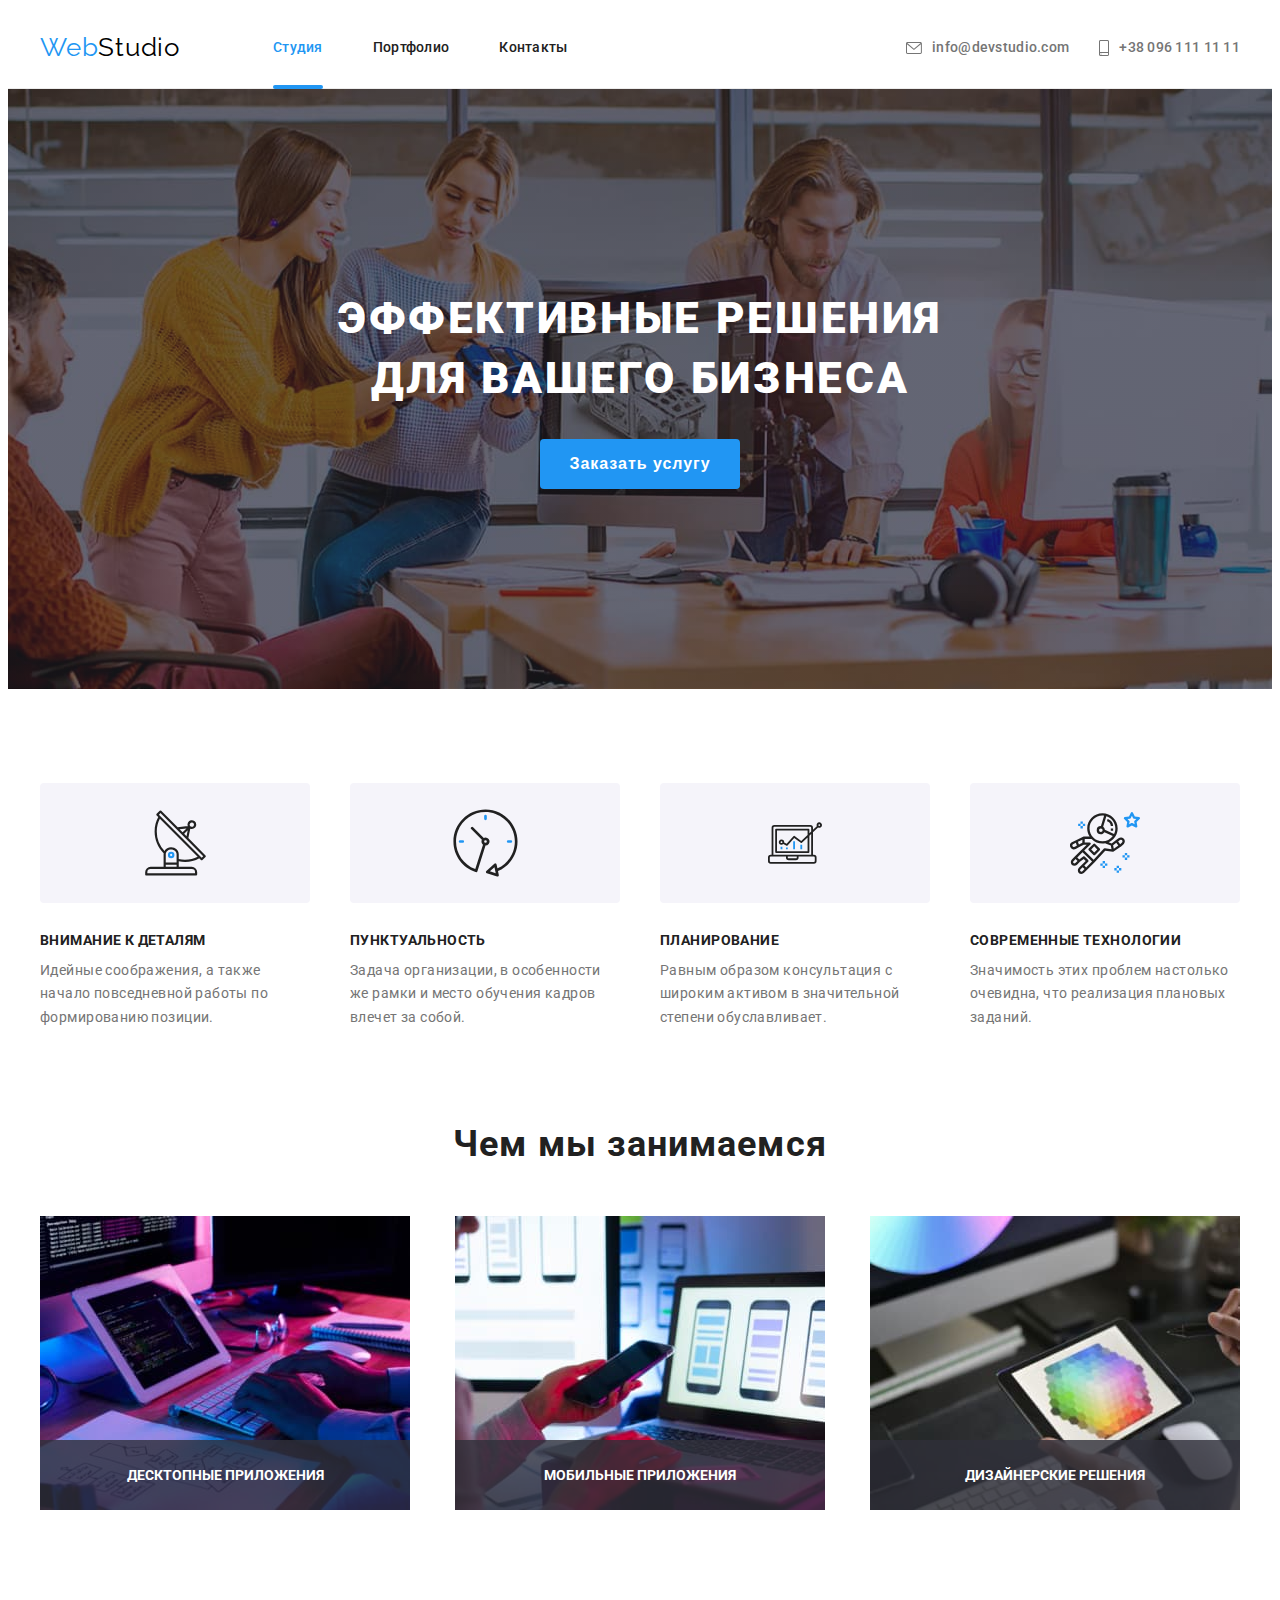
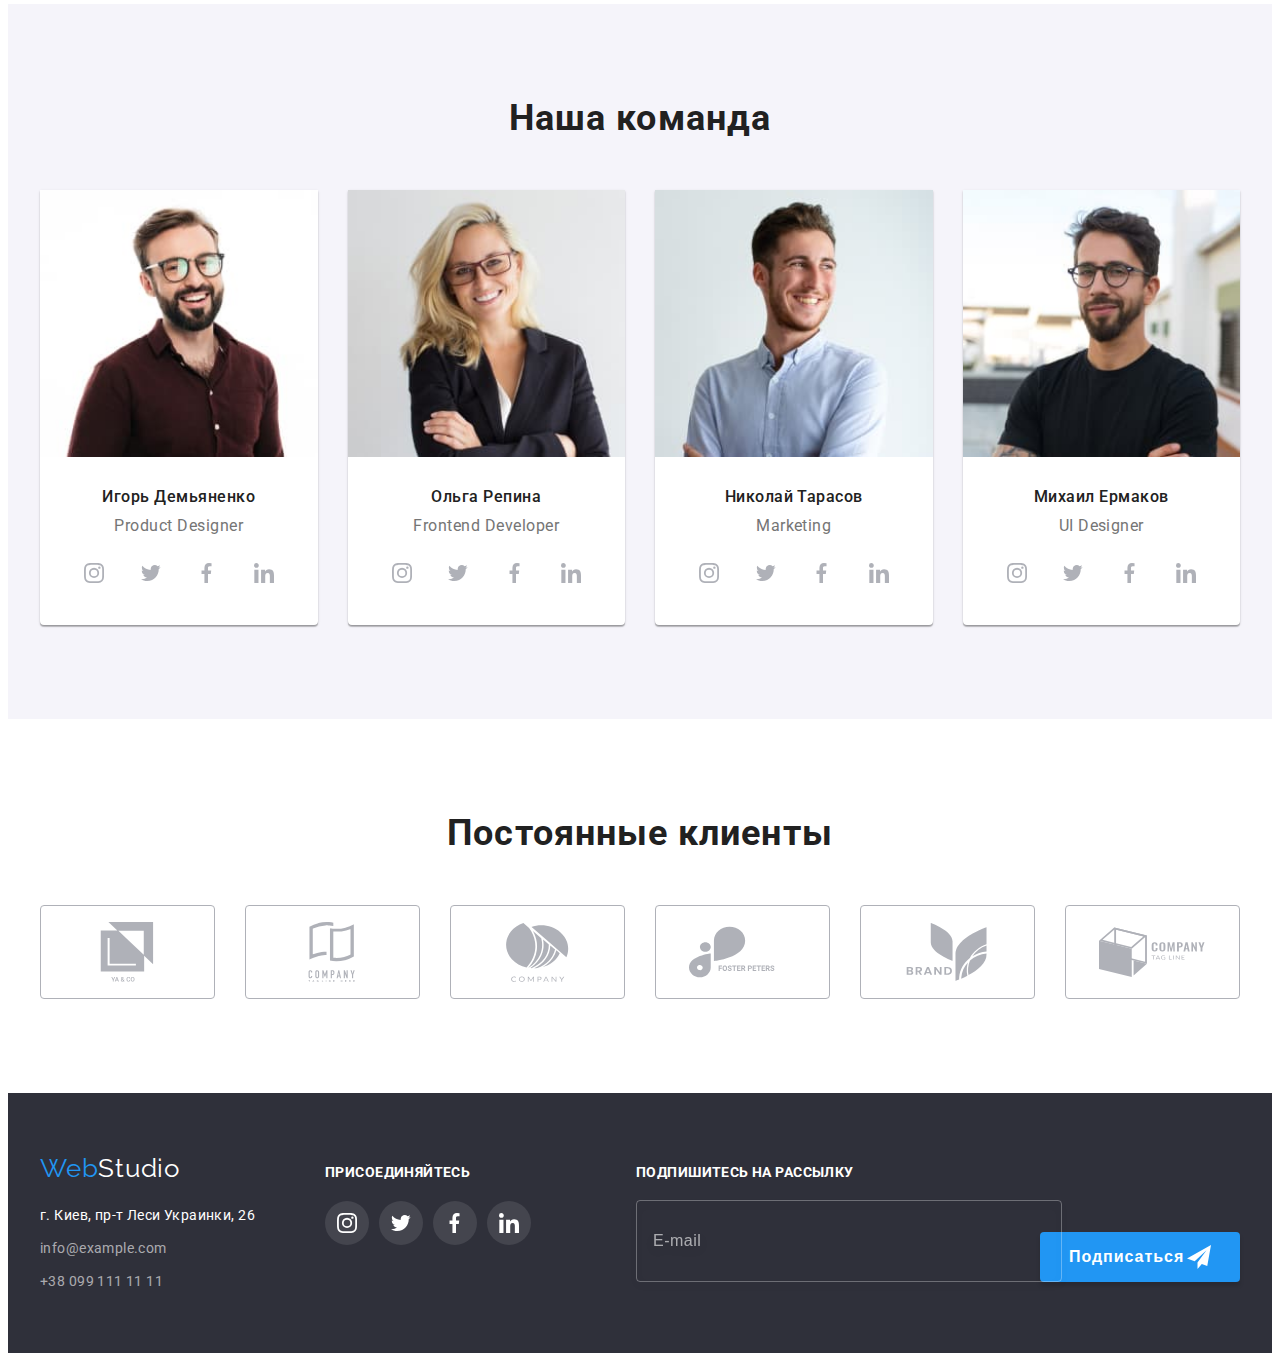
==== index.html @ 23cad671 "finished modal window" ====
<!DOCTYPE html>
<html lang="ru">

<head>
    <meta charset="UTF-8">
    <meta http-equiv="X-UA-Compatible" content="IE=edge">
    <meta name="viewport" content="width=device-width, initial-scale=1.0">
    <title>Web Studio</title>
    <link href="https://fonts.googleapis.com/css2?family=Raleway:wght@700&family=Roboto:wght@400;500;700;900&display=swap"
        rel="stylesheet">
    <link rel="stylesheet" href="https://cdnjs.cloudflare.com/ajax/libs/modern-normalize/1.1.0/modern-normalize.min.css"
            integrity="sha512-wpPYUAdjBVSE4KJnH1VR1HeZfpl1ub8YT/NKx4PuQ5NmX2tKuGu6U/JRp5y+Y8XG2tV+wKQpNHVUX03MfMFn9Q=="
            crossorigin="anonymous" referrerpolicy="no-referrer" />
    <link rel="stylesheet" href="./css/main.min.css"/>
    <link rel="shortcut icon" type="image/png" href="./images/favicon.png" />
    <link rel="icon" href="./images/SVG/favicon.svg">
</head>

<body>
    <header class="header">
<!-- =================== НАВИГАЦИЯ ============================= -->
        <div class="header__container container">
            <nav class="nav">
                <a href="index.html" class="logo">
                    <span class="logo__web">Web</span>Studio
                </a>
                <ul class="nav-menu">
                    <li class="nav-menu__item"><a href="index.html" class="nav-menu__link nav-menu__link--active">Студия</a></li>
                    <li class="nav-menu__item"><a href="portfolio.html" class="nav-menu__link">Портфолио</a></li>
                    <li class="nav-menu__item"><a href="" class="nav-menu__link">Контакты</a></li>
                </ul>
                <ul class="header-contacts">
                    <li class="header-contacts__item">   
                        <a href="mailto:info@example.com" class="header-contacts__link">
                            <svg class="header-contacts__icon" width="16px" height="12px">
                                <use href="images/sprite.svg#icon-envelope"></use>
                        </svg>
                        info@devstudio.com
                    </a>
                    </li>
                    <li class="header-contacts__item">
                    <a href="tel:+380991111111" class="header-contacts__link">
                        <svg class="header-contacts__icon" width="10px" height="16px">
                            <use href="images/sprite.svg#icon-smartphone"></use>
                        </svg>
                        +38 096 111 11 11</a>
                    </li>
                </ul>
            </nav>
            <!-- ====================== ПОЧТА И ТЕЛЕФОН ======================== -->
            
            <button class="burger__button" type="button" data-burger-btn>
                <svg class="burger-icon" width="40px" height="40px" aria-label="переключатель мобильного меню">
                    <use class="icon-cross" href="images/sprite.svg#burger-cross"></use>
                    <use class="icon-menu" href="images/sprite.svg#burger-menu"></use>
                </svg>
            
            </div>           
        </div>             
    </header>
    <main>

<!-- ======================== ГЕРОЙ =============================== -->
    
        <section class="hero">
                <div class="container">
                    <div class="hero__overlay">
                        <h1 class="hero__title">Эффективные решения<br>для вашего бизнеса</h1>
                        <button class="hero__button" data-modal-open>Заказать услугу</button>
                    </div>
                </div>
                
        </section>       
           
<!-- ================== НАШИ ПРЕИМУЩЕСТВА ===================== -->

        <section class="benefits">
            <div class="container">
                <ul class="benefits__list">
                    <li class="benefits__item">
                        <div class="benefits__icon-frame">
                            <svg class="benefits__icon" width="65px" height="70px">
                                <use href="images/sprite.svg#icon-antenna"></use>
                            </svg>
                        </div>
                        <h3 class="benefits__label">внимание к деталям</h3>
                        <p>Идейные соображения, а также начало
                            повседневной работы по формированию позиции.
                        </p>
                    </li>
            
                    <li class="benefits__item">
                        <div class="benefits__icon-frame">
                            <svg class="benefits__icon" width="67px" height="70px">
                                <use href="images/sprite.svg#icon-clock"></use>
                            </svg>
                        </div>
                        <h3 class="benefits__label">пунктуальность</h3>
                        <p>Задача организации, в особенности же рамки и
                            место обучения кадров влечет за собой.
                        </p>
                    </li>
            
                    <li class="benefits__item">
                        <div class="benefits__icon-frame">
                            <svg class="benefits__icon" width="70px" height="54px">
                                <use href="images/sprite.svg#icon-diagram"></use>
                            </svg>
                        </div>
                        <h3 class="benefits__label">планирование</h3>
                        <p>Равным образом консультация с широким активом
                            в значительной степени обуславливает.
                        </p>
                    </li>
            
                    <li class="benefits__item">
                        <div class="benefits__icon-frame">
                            <svg class="benefits__icon" width="70px" height="70px">
                                <use href="images/sprite.svg#icon-astronaut"></use>
                            </svg>
                        </div>
                        <h3 class="benefits__label">современные технологии</h3>
                        <p>Значимость этих проблем настолько очевидна,
                            что реализация плановых заданий.
                        </p>
                    </li>
                </ul>
            </div>
        </section> 


<!-- ======================= ЧЕМ МЫ ЗАНИМАЕМСЯ ============================== -->

    <section class="activity">
        <div class="container">
            <h2 class="activity__title">Чем мы занимаемся</h2>
            <ul class="activity__list">
                <li class="activity__item">
                    <img srcset="./images/desktop/activity/work1_ds_370@1x.jpg 1x, ./images/desktop/activity/work1_ds_370@2x.jpg 2x"
                    src="./images/desktop/activity/work1_d_370@1x.jpg" alt="Десктопные приложения" width="370" height="294"/>
                <div class="activity__overlay">
                    десктопные приложения
                </div>
                </li>
                <li class="activity__item">
                    <img srcset="./images/desktop/activity/work2_ds_370@1x.jpg 1x, ./images/desktop/activity/work2_ds_370@2x.jpg 2x"
                    src="./images/desktop/activity/work2_d_370@1x.jpg" alt="Мобильные приложения" width="370" height="294"/>
                <div class="activity__overlay">
                    мобильные приложения
                </div>
                </li>
                <li class="activity__item">
                    <img srcset="./images/desktop/activity/work3_ds_370@1x.jpg 1x, ./images/desktop/activity/work3_ds_370@2x.jpg 2x"
                    src="./images/desktop/activity/work3_d_370@1x.jpg" alt="Дизайнерские решения" width="370" height="294"/>               <div class="activity__overlay">
                    дизайнерские решения
                </div>
                </li>
            </ul>
        </div>
    </section>
        

<!-- ======================= НАША КОМАНДА ========================= -->

        <section class="team">
            <div class="container">
            <h2 class="team__title">Наша команда</h2>
            <ul class="team__list">
                <li class="team__item">
                    <picture>
                        <source media="(min-width: 1200px)"
                            srcset="./images/desktop/team/team1_ds_270@1x.jpg 1x, 
                                    ./images/desktop/team/team1_ds_270@2x.jpg 2x, 
                                    ./images/desktop/team/team1_ds_270@3x.jpg 3x"/>

                        <source media="(min-width: 768px) and (max-width: 1199px)"
                            srcset="./images/tablet/team/team1_tb_354@1x.jpg 1x, 
                                    ./images/tablet/team/team1_tb_354@2x.jpg 2x,
                                    ./images/tablet/team/team1_tb_354@3x.jpg 3x"/>

                        <source media="(max-width: 767px)"
                            srcset="./images/mobile/team/team1_mb_450@1x.jpg 1x, 
                                    ./images/mobile/team/team1_mb_450@2x.jpg 2x,
                                    ./images/mobile/team/team1_mb_450@3x.jpg 3x"/>
                            <img  class="team__img" src="./images/desktop/team1_ds_270@1x.jpg" alt="Игорь Демьяненко"/>
                    </picture>
                    <div class="team__meta">
                        <h3 class="team__name">Игорь Демьяненко</h3>
                        <p class="team__position">Product Designer</p>
                        <ul class="social__list">
                            <li class="social__item">
                                <a href="./" class="social__link" aria-label="instagram">
                                    <svg class="social__icon" width="20" height="20">
                                        <use href="images/sprite.svg#icon-instagram"></use>
                                    </svg>
                                </a>                            
                            </li>
                            <li class="social__item">
                                <a href="./" class="social__link" aria-label="twitter">
                                    <svg class="social__icon" width="20" height="20">
                                        <use href="images/sprite.svg#icon-twitter"></use>
                                    </svg>
                                </a>
                            </li>
                            <li class="social__item">
                                <a href="./" class="social__link" aria-label="facebook">
                                    <svg class="social__icon" width="20" height="20">
                                        <use href="images/sprite.svg#icon-facebook"></use>
                                    </svg>
                                </a>
                            </li>
                            <li class="social__item">
                                <a href="./" class="social__link" aria-label="linkedin">
                                    <svg class="social__icon" width="20" height="20">
                                        <use href="images/sprite.svg#icon-linkedin"></use>
                                    </svg>
                                </a>
                            </li>
                        </ul>                 
                    </div>
                </li>
                <li class="team__item">
                    <picture>
                        <source media="(min-width: 1200px)" 
                        srcset="./images/desktop/team/team2_ds_270@1x.jpg 1x, 
                                ./images/desktop/team/team2_ds_270@2x.jpg 2x, 
                                ./images/desktop/team/team2_ds_270@3x.jpg 3x"/>
                    
                        <source media="(min-width: 768px) and (max-width: 1199px)" 
                        srcset="./images/tablet/team/team2_tb_354@1x.jpg 1x, 
                                ./images/tablet/team/team2_tb_354@2x.jpg 2x,
                                ./images/tablet/team/team2_tb_354@3x.jpg 3x"/>
                    
                        <source media="(max-width: 767px)" 
                        srcset="./images/mobile/team/team2_mb_450@1x.jpg 1x, 
                                ./images/mobile/team/team2_mb_450@2x.jpg 2x,
                                ./images/mobile/team/team2_mb_450@3x.jpg 3x"/>
                        <img class="team__img" src="./images/desktop/team2_ds_270@1x.jpg" alt="Ольга Репина"/>
                    </picture>
                    <div class="team__meta">
                        <h3 class="team__name">Ольга Репина</h3>
                        <p class="team__position">Frontend Developer</p>
                        <ul class="social__list">
                            <li class="social__item">
                                <a href="./" class="social__link" aria-label="instagram">
                                    <svg class="social__icon" width="20" height="20">
                                        <use href="images/sprite.svg#icon-instagram"></use>
                                    </svg>
                                </a>
                            </li>
                            <li class="social__item">
                                <a href="./" class="social__link" aria-label="twitter">
                                    <svg class="social__icon" width="20" height="20">
                                        <use href="images/sprite.svg#icon-twitter"></use>
                                    </svg>
                                </a>
                            </li>
                            <li class="social__item">
                                <a href="./" class="social__link" aria-label="facebook">
                                    <svg class="social__icon" width="20" height="20">
                                        <use href="images/sprite.svg#icon-facebook"></use>
                                    </svg>
                                </a>
                            </li>
                            <li class="social__item">
                                <a href="./" class="social__link" aria-label="linkedin">
                                    <svg class="social__icon" width="20" height="20">
                                        <use href="images/sprite.svg#icon-linkedin"></use>
                                    </svg>
                                </a>
                            </li>
                        </ul>
                    </div> 
                </li>
                <li class="team__item">
                    <picture>
                        <source media="(min-width: 1200px)" 
                        srcset="./images/desktop/team/team3_ds_270@1x.jpg 1x, 
                                ./images/desktop/team/team3_ds_270@2x.jpg 2x, 
                                ./images/desktop/team/team3_ds_270@3x.jpg 3x"/>
                    
                        <source media="(min-width: 768px) and (max-width: 1199px)" 
                        srcset="./images/tablet/team/team3_tb_354@1x.jpg 1x, 
                                ./images/tablet/team/team3_tb_354@2x.jpg 2x,
                                ./images/tablet/team/team3_tb_354@3x.jpg 3x"/>
                    
                        <source media="(max-width: 767px)" 
                        srcset="./images/mobile/team/team3_mb_450@1x.jpg 1x, 
                                ./images/mobile/team/team3_mb_450@2x.jpg 2x,
                                ./images/mobile/team/team3_mb_450@3x.jpg 3x"/>
                        <img class="team__img" src="./images/desktop/team3_ds_270@1x.jpg" alt="Николай Тарасов" />
                    </picture>
                    <div class="team__meta">
                        <h3 class="team__name">Николай Тарасов</h3>
                        <p class="team__position">Marketing</p>
                        <ul class="social__list">
                            <li class="social__item">
                                <a href="./" class="social__link" aria-label="instagram">
                                    <svg class="social__icon" width="20" height="20">
                                        <use href="images/sprite.svg#icon-instagram"></use>
                                    </svg>
                                </a>
                            </li>
                            <li class="social__item">
                                <a href="./" class="social__link" aria-label="twitter">
                                    <svg class="social__icon" width="20" height="20">
                                        <use href="images/sprite.svg#icon-twitter"></use>
                                    </svg>
                                </a>
                            </li>
                            <li class="social__item">
                                <a href="./" class="social__link" aria-label="facebook">
                                    <svg class="social__icon" width="20" height="20">
                                        <use href="images/sprite.svg#icon-facebook"></use>
                                    </svg>
                                </a>
                            </li>
                            <li class="social__item">
                                <a href="./" class="social__link" aria-label="linkedin">
                                    <svg class="social__icon" width="20" height="20">
                                        <use href="images/sprite.svg#icon-linkedin"></use>
                                    </svg>
                                </a>
                            </li>
                        </ul> 
                    </div>  
                </li>
                <li class="team__item">
                    <!-- <img class="team__img" src="./images/img_7.jpg" alt="Михаил Ермаков"> -->
                    <picture>
                        <source media="(min-width: 1200px)" 
                        srcset="./images/desktop/team/team4_ds_270@1x.jpg 1x, 
                                ./images/desktop/team/team4_ds_270@2x.jpg 2x, 
                                ./images/desktop/team/team4_ds_270@3x.jpg 3x" />
                    
                        <source media="(min-width: 768px) and (max-width: 1199px)" 
                        srcset="./images/tablet/team/team4_tb_354@1x.jpg 1x, 
                                ./images/tablet/team/team4_tb_354@2x.jpg 2x,
                                ./images/tablet/team/team4_tb_354@3x.jpg 3x" />
                    
                        <source media="(max-width: 767px)" 
                        srcset="./images/mobile/team/team4_mb_450@1x.jpg 1x, 
                                ./images/mobile/team/team4_mb_450@2x.jpg 2x,
                                ./images/mobile/team/team4_mb_450@3x.jpg 3x" />
                        <img class="team__img" src="./images/desktop/team4_ds_270@1x.jpg" alt="Николай Тарасов" />
                    </picture>
                    <div class="team__meta">
                        <h3 class="team__name">Михаил Ермаков</h3>
                        <p class="team__position">UI Designer</p>
                        <ul class="social__list">
                            <li class="social__item">
                                <a href="./" class="social__link" aria-label="instagram">
                                    <svg class="social__icon" width="20" height="20">
                                        <use href="images/sprite.svg#icon-instagram"></use>
                                    </svg>
                                </a>
                            </li>
                            <li class="social__item">
                                <a href="./" class="social__link" aria-label="twitter">
                                    <svg class="social__icon" width="20" height="20">
                                        <use href="images/sprite.svg#icon-twitter"></use>
                                    </svg>
                                </a>
                            </li>
                            <li class="social__item">
                                <a href="./" class="social__link" aria-label="facebook">
                                    <svg class="social__icon" width="20" height="20">
                                        <use href="images/sprite.svg#icon-facebook"></use>
                                    </svg>
                                </a>
                            </li>
                            <li class="social__item">
                                <a href="./" class="social__link" aria-label="linkedin">
                                    <svg class="social__icon" width="20" height="20">
                                        <use href="images/sprite.svg#icon-linkedin"></use>
                                    </svg>
                                </a>
                            </li>
                        </ul>
                    </div>
                </li>
            </ul>
            </div>
        </section>

<!-- постоянные клиенты -->

        <section class="customers">
            <div class="container">
                <h2 class="customers__title">Постоянные клиенты</h2>
                <ul class="customers__list">
                    <li class="customers__item">
                        <a href="./" class="customers__link">
                            <svg class="customers__logo" width="106" height="60">
                                <use href="images/sprite.svg#icon-company1"></use>
                            </svg>
                        </a>
                    </li>
                    <li class="customers__item">
                        <a href="./" class="customers__link">
                            <svg class="customers__logo" width="106" height="60">
                                <use href="images/sprite.svg#icon-company2"></use>
                            </svg>
                        </a>
                    </li>
                    <li class="customers__item">
                        <a href="./" class="customers__link">
                            <svg class="customers__logo" width="106" height="60">
                                <use href="images/sprite.svg#icon-company3"></use>
                            </svg>
                        </a>
                    </li>
                    <li class="customers__item">
                        <a href="./" class="customers__link">
                            <svg class="customers__logo" width="106" height="60">
                                <use href="images/sprite.svg#icon-company4"></use>
                            </svg>
                        </a>
                    </li>
                    <li class="customers__item">
                        <a href="./" class="customers__link">
                            <svg class="customers__logo" width="106" height="60">
                                <use href="images/sprite.svg#icon-company5"></use>
                            </svg>
                        </a>
                    </li>
                    <li class="customers__item">
                        <a href="./" class="customers__link">
                            <svg class="customers__logo" width="106" height="60">
                                <use href="images/sprite.svg#icon-company6"></use>
                            </svg>
                        </a>
                    </li>
                </ul>
            </div>
        </section>
   </main>

<!-- =========== МОДАЛЬНОЕ ОКНО ======================= -->

    <div class="backdrop is-hidden" data-modal>
        <div class="modal">
            <button class="modal-close" data-modal-close>                
                    <svg width="11" height="11" class="modal-close__icon">
                        <use href="images/close-modal.svg#icon-close"></use>
                    </svg>             
            </button>
            <h2 class="modal__title">Оставьте свои данные, мы вам перезвоним</h2>
           
    <!-- ===================== ФОРМА МОДАЛКИ ========================= -->
           
            <form class="modal-form">
                <label class="modal-form__wrap">                    
                    <input type="text" name="name" class="modal-form__input" autocomplete="off" placeholder=" " required>
                    <span class="modal-form__label">Имя</span>
                    <svg class="modal-form__icon" width="12" height="12">
                        <use href="images/sprite.svg#icon-name"></use>
                    </svg>                    
                </label>
           
                <label class="modal-form__wrap">
                    <input type="tel" name="tel" class="modal-form__input" autocomplete="off"  placeholder=" " required>
                    <span class="modal-form__label">Телефон</span>
                    <svg class="modal-form__icon" width="13" height="13">
                        <use href="images/sprite.svg#icon-tel"></use>
                    </svg>                    
                </label>
                        
                <label class="modal-form__wrap">
                    <input type="email" name="mail" class="modal-form__input" autocomplete="off"  placeholder=" ">
                    <span class="modal-form__label">Почта</span>
                    <svg class="modal-form__icon" width="15" height="12">
                        <use href="images/sprite.svg#icon-mail"></use>
                    </svg>                    
                </label>

                <label class="modal-form__wrap comment">
                    <span class="comment-label">Комментарий</span>
                    <textarea name="comment" class="modal-comment__input" placeholder="Введите текст"></textarea>
                </label>
                
                <label class="modal-checkbox">
                        <input class="modal-checkbox--hidden" type="checkbox" name="privacy" id="privacy-check">
                        <span class="modal-checkbox__icon"></span>
                        <span class="modal-checkbox__label">
                            Соглашаюсь с рассылкой и принимаю <span class='modal-checkbox__link'>Условия договора</span>
                        </span>
                </label> 
                <button type="submit" class="modal-submit">
                    Отправить
                </button>
           </form>
        </div>
    </div>

<!-- ============================ ФУТЕР ============================= -->



<!-- ============================= ЛОГОТИП =============================== -->

    <footer class="footer">
        <div class="footer__container container">
            <div class="footer-contacts">
                <a href="index.html" class="footer__logo logo">
                    <span class="logo__web">Web</span>Studio
                </a>
                <address class="footer-adress">г. Киев, пр-т Леси Украинки, 26</address>

<!-- ============================= КОНТАКТЫ ==================================== -->
                <ul class="footer-contacts__list">
                    <li class="footer-contacts__item"><a class="footer-contacts__link" href="mailto:info@example.com">info@example.com</a></li>
                    <li class="footer-contacts__item"><a class="footer-contacts__link" href="tel:+380991111111">+38 099 111 11 11</a></li>
                </ul>
            </div>  

<!-- =================================== СОЦСЕТИ =================================-->
            <div class="footer-social">
                <h3 class="footer-social__title">присоединяйтесь</h3>
                <ul class="footer-social__list">
                    <li class="footer-social__item">
                        <a href="./" class="footer-social__link" aria-label="instagram">
                            <svg class="footer-social__icon" width="20" height="20">
                                <use href="images/sprite.svg#icon-instagram"></use>
                            </svg>
                        </a>
                    </li>

                    <li class="footer-social__item">
                        <a href="./" class="footer-social__link" aria-label="twitter">
                            <svg class="footer-social__icon" width="20" height="20">
                                <use href="images/sprite.svg#icon-twitter"></use>
                            </svg>
                        </a>
                    </li>
                    <li class="footer-social__item">
                        <a href="./" class="footer-social__link" aria-label="facebook">
                            <svg class="footer-social__icon" width="20" height="20">
                                <use href="images/sprite.svg#icon-facebook"></use>
                            </svg>
                        </a>
                    </li>
                    <li class="footer-social__item">
                        <a href="./" class="footer-social__link" aria-label="linkedin">
                            <svg class="footer-social__icon" width="20" height="20">
                                <use href="images/sprite.svg#icon-linkedin"></use>
                            </svg>
                        </a>
                    </li>
                </ul>
            </div>

<!-- ============================= ПОДПИСАТЬСЯ ====================================-->
            <form class="subscribe">
                <label class="subscribe__form">
                    <span class="subscribe__label">подпишитесь на рассылку</span>
                    <input type="email" name="mail" class="subscribe__input" autocomplete="off" placeholder="E-mail">
                </label>
                <button type="submit" class="subscribe__button">Подписаться
                    <svg width="24" height="24" class="subscribe__icon">
                        <use href="images/sprite.svg#icon-subscribe"></use>
                    </svg>
                </button>
            </form>
        </div>
    </footer>
    <script src="./js/modal.js"></script>
    <script src="./js/mobile-menu.js"></script>
</body>
</html>
---- css/main.min.css ----
h1,h2,h3,h4{margin:0px}body{font-family:"Roboto",sans-serif;color:#212121}body li{list-style-type:none}body a{text-decoration:none}img{display:block}button{cursor:pointer;border:none;background:none}p{color:#757575;font-size:14px;line-height:1.7;letter-spacing:.03em;margin:0px}ul{padding:0px;margin:0px}nav{display:-webkit-box;display:-ms-flexbox;display:flex}section{padding:94px 0}.header{border-bottom:solid 1px #ececec;width:100%}.container{margin-left:auto;margin-right:auto;padding:0 15px}@media screen and (min-width: 1200px){.container{width:1200px;max-width:1200px}}.hidden{width:1px;height:1px;overflow:hidden;opacity:0;margin-top:-1px}.header__container{display:-webkit-box;display:-ms-flexbox;display:flex;-webkit-box-pack:justify;-ms-flex-pack:justify;justify-content:space-between;-webkit-box-align:center;-ms-flex-align:center;align-items:center;height:60px}@media screen and (min-width: 768px){.header__container{height:80px}}.logo{display:block;-ms-flex-item-align:center;align-self:center;color:#000;font-family:Raleway;font-size:24px;line-height:1.17;letter-spacing:.03em;padding:15px 0}.logo__web{color:#2196f3}@media screen and (min-width: 1200px){.logo{font-size:26px;line-height:1.2;padding:24px 0}}.footer__logo{color:#fff;padding:0;margin-bottom:20px}@media screen and (min-width: 1200px){.footer__logo{-ms-flex-item-align:start;align-self:start}}.nav{width:100%;height:100%;display:-webkit-box;display:-ms-flexbox;display:flex;-webkit-box-pack:justify;-ms-flex-pack:justify;justify-content:space-between}.nav-menu{display:none}@media screen and (min-width: 768px){.nav-menu{display:-webkit-box;display:-ms-flexbox;display:flex;-webkit-box-pack:justify;-ms-flex-pack:justify;justify-content:space-between;-webkit-box-align:center;-ms-flex-align:center;align-items:center}}@media screen and (min-width: 1200px){.nav-menu{display:-webkit-box;display:-ms-flexbox;display:flex;-webkit-box-align:center;-ms-flex-align:center;align-items:center;margin-left:93px}}.nav-menu__item:not(:last-child){margin-right:50px}.nav-menu__link{display:inline-block;position:relative;color:#212121;font-size:14px;font-weight:500;letter-spacing:.02em;line-height:1.14em;padding:32px 0;-webkit-transition:color 250ms cubic-bezier(0.4, 0, 0.2, 1);-o-transition:color 250ms cubic-bezier(0.4, 0, 0.2, 1);transition:color 250ms cubic-bezier(0.4, 0, 0.2, 1)}.nav-menu__link:hover,.nav-menu__link:focus,.nav-menu__link--active{color:#2196f3}.nav-menu__link--active::after{position:absolute;content:"";display:block;width:100%;height:4px;bottom:-1px;background-color:#2196f3;border-radius:2px;-webkit-transform:scale(1);-ms-transform:scale(1);transform:scale(1)}.nav-menu__link:not(.nav-menu__link--active)::after{position:absolute;content:"";display:block;width:100%;height:4px;bottom:-1px;background-color:#2196f3;border-radius:2px;-webkit-transform:scale(0);-ms-transform:scale(0);transform:scale(0);-webkit-transform-origin:left 10%;-ms-transform-origin:left 10%;transform-origin:left 10%;-webkit-transition:-webkit-transform 250ms cubic-bezier(0.4, 0, 0.2, 1);transition:-webkit-transform 250ms cubic-bezier(0.4, 0, 0.2, 1);-o-transition:transform 250ms cubic-bezier(0.4, 0, 0.2, 1);transition:transform 250ms cubic-bezier(0.4, 0, 0.2, 1);transition:transform 250ms cubic-bezier(0.4, 0, 0.2, 1), -webkit-transform 250ms cubic-bezier(0.4, 0, 0.2, 1)}.nav-menu__link:hover:after{-webkit-transform:scale(1);-ms-transform:scale(1);transform:scale(1)}.header-contacts{display:none}@media screen and (min-width: 768px){.header-contacts{display:-webkit-box;display:-ms-flexbox;display:flex;-webkit-box-pack:center;-ms-flex-pack:center;justify-content:center;-webkit-box-orient:vertical;-webkit-box-direction:normal;-ms-flex-direction:column;flex-direction:column}}@media screen and (min-width: 1200px){.header-contacts{-webkit-box-orient:horizontal;-webkit-box-direction:normal;-ms-flex-direction:row;flex-direction:row;margin-left:auto;-webkit-box-align:center;-ms-flex-align:center;align-items:center}}.header-contacts__link{display:-webkit-box;display:-ms-flexbox;display:flex;-webkit-box-align:center;-ms-flex-align:center;align-items:center;color:#757575;font-weight:500;font-size:14px;letter-spacing:.02em;line-height:1.14em;position:relative;-webkit-transition:color 250ms cubic-bezier(0.4, 0, 0.2, 1);-o-transition:color 250ms cubic-bezier(0.4, 0, 0.2, 1);transition:color 250ms cubic-bezier(0.4, 0, 0.2, 1)}@media screen and (min-width: 1200px){.header-contacts__link{padding:32px 0}}@media screen and (min-width: 768px){.header-contacts__item:not(:first-child){margin-top:10px}}@media screen and (min-width: 1200px){.header-contacts__item:not(:first-child){margin-left:30px;margin-top:0px}}.header-contacts__icon{fill:#757575;margin-right:10px;-webkit-transition:250ms cubic-bezier(0.4, 0, 0.2, 1);-o-transition:250ms cubic-bezier(0.4, 0, 0.2, 1);transition:250ms cubic-bezier(0.4, 0, 0.2, 1)}.header-contacts__link:hover svg,.header-contacts a:focus svg{fill:#2196f3}.header-contacts a:hover,.header-contacts a:focus{color:#2196f3}.burger__button{display:inline-block;width:40px;height:40px;padding:0px 0px}@media screen and (min-width: 768px){.burger__button{display:none}}.burger__button .icon-cross{display:none}.burger__button.is-opened .icon-cross{display:block}.burger__button.is-opened .icon-menu{display:none}.burger__button:hover .icon-menu{fill:#2196f3}.burger__button:hover .icon-cross{fill:#2196f3}.icon-cross,.icon-menu{fill:#212121;-webkit-transition:250ms cubic-bezier(0.4, 0, 0.2, 1);-o-transition:250ms cubic-bezier(0.4, 0, 0.2, 1);transition:250ms cubic-bezier(0.4, 0, 0.2, 1)}.hero{width:100%;padding:118px 0;margin-left:auto;margin-right:auto;background-size:cover;background-position:center;background-repeat:no-repeat;background-color:#2f303a;background-image:-webkit-gradient(linear, left top, right top, from(rgba(47, 48, 58, 0.4)), to(rgba(47, 48, 58, 0.4))),url("../images/mobile/hero/hero_mb_480@1x.jpg");background-image:-o-linear-gradient(left, rgba(47, 48, 58, 0.4), rgba(47, 48, 58, 0.4)),url("../images/mobile/hero/hero_mb_480@1x.jpg");background-image:linear-gradient(to right, rgba(47, 48, 58, 0.4), rgba(47, 48, 58, 0.4)),url("../images/mobile/hero/hero_mb_480@1x.jpg")}@media(min-device-pixel-ratio: 2),(-webkit-min-device-pixel-ratio: 2),(-o-min-device-pixel-ratio: 2/1),(min-resolution: 192dpi),(min-resolution: 2dppx){.hero{background-image:-webkit-gradient(linear, left top, right top, from(rgba(47, 48, 58, 0.4)), to(rgba(47, 48, 58, 0.4))),url("../images/mobile/hero/hero_mb_480@2x.jpg");background-image:-o-linear-gradient(left, rgba(47, 48, 58, 0.4), rgba(47, 48, 58, 0.4)),url("../images/mobile/hero/hero_mb_480@2x.jpg");background-image:linear-gradient(to right, rgba(47, 48, 58, 0.4), rgba(47, 48, 58, 0.4)),url("../images/mobile/hero/hero_mb_480@2x.jpg")}}@media(min-device-pixel-ratio: 3),(-webkit-min-device-pixel-ratio: 3),(-o-min-device-pixel-ratio: 3/1),(min-resolution: 288dpi),(min-resolution: 3dppx){.hero{background-image:-webkit-gradient(linear, left top, right top, from(rgba(47, 48, 58, 0.4)), to(rgba(47, 48, 58, 0.4))),url("../images/mobile/hero/hero_mb_480@3x.jpg");background-image:-o-linear-gradient(left, rgba(47, 48, 58, 0.4), rgba(47, 48, 58, 0.4)),url("../images/mobile/hero/hero_mb_480@3x.jpg");background-image:linear-gradient(to right, rgba(47, 48, 58, 0.4), rgba(47, 48, 58, 0.4)),url("../images/mobile/hero/hero_mb_480@3x.jpg")}}@media screen and (min-width: 1200px){.hero{padding:200px 0}}@media screen and (min-width: 768px){.hero{background-image:-webkit-gradient(linear, left top, right top, from(rgba(47, 48, 58, 0.4)), to(rgba(47, 48, 58, 0.4))),url("../images/tablet/hero/hero_tb_768@1x.jpg");background-image:-o-linear-gradient(left, rgba(47, 48, 58, 0.4), rgba(47, 48, 58, 0.4)),url("../images/tablet/hero/hero_tb_768@1x.jpg");background-image:linear-gradient(to right, rgba(47, 48, 58, 0.4), rgba(47, 48, 58, 0.4)),url("../images/tablet/hero/hero_tb_768@1x.jpg")}}@media(min-device-pixel-ratio: 2),(-webkit-min-device-pixel-ratio: 2),(-o-min-device-pixel-ratio: 2/1),(min-resolution: 192dpi),(min-resolution: 2dppx){.hero{background-image:-webkit-gradient(linear, left top, right top, from(rgba(47, 48, 58, 0.4)), to(rgba(47, 48, 58, 0.4))),url("../images/tablet/hero/hero_tb_768@2x.jpg");background-image:-o-linear-gradient(left, rgba(47, 48, 58, 0.4), rgba(47, 48, 58, 0.4)),url("../images/tablet/hero/hero_tb_768@2x.jpg");background-image:linear-gradient(to right, rgba(47, 48, 58, 0.4), rgba(47, 48, 58, 0.4)),url("../images/tablet/hero/hero_tb_768@2x.jpg")}}@media(min-device-pixel-ratio: 3),(-webkit-min-device-pixel-ratio: 3),(-o-min-device-pixel-ratio: 3/1),(min-resolution: 288dpi),(min-resolution: 3dppx){.hero{background-image:-webkit-gradient(linear, left top, right top, from(rgba(47, 48, 58, 0.4)), to(rgba(47, 48, 58, 0.4))),url("../images/tablet/hero/hero_tb_768@3x.jpg");background-image:-o-linear-gradient(left, rgba(47, 48, 58, 0.4), rgba(47, 48, 58, 0.4)),url("../images/tablet/hero/hero_tb_768@3x.jpg");background-image:linear-gradient(to right, rgba(47, 48, 58, 0.4), rgba(47, 48, 58, 0.4)),url("../images/tablet/hero/hero_tb_768@3x.jpg")}}@media screen and (min-width: 1200px){.hero{margin-left:auto;margin-right:auto;background-image:-webkit-gradient(linear, left top, right top, from(rgba(47, 48, 58, 0.4)), to(rgba(47, 48, 58, 0.4))),url("../images/desktop/hero/hero_ds_1600@1x.jpg");background-image:-o-linear-gradient(left, rgba(47, 48, 58, 0.4), rgba(47, 48, 58, 0.4)),url("../images/desktop/hero/hero_ds_1600@1x.jpg");background-image:linear-gradient(to right, rgba(47, 48, 58, 0.4), rgba(47, 48, 58, 0.4)),url("../images/desktop/hero/hero_ds_1600@1x.jpg");background-size:cover}}@media(min-device-pixel-ratio: 2),(-webkit-min-device-pixel-ratio: 2),(-o-min-device-pixel-ratio: 2/1),(min-resolution: 192dpi),(min-resolution: 2dppx){.hero{background-image:-webkit-gradient(linear, left top, right top, from(rgba(47, 48, 58, 0.4)), to(rgba(47, 48, 58, 0.4))),url("../images/desktop/hero/hero_ds_1600@2x.jpg");background-image:-o-linear-gradient(left, rgba(47, 48, 58, 0.4), rgba(47, 48, 58, 0.4)),url("../images/desktop/hero/hero_ds_1600@2x.jpg");background-image:linear-gradient(to right, rgba(47, 48, 58, 0.4), rgba(47, 48, 58, 0.4)),url("../images/desktop/hero/hero_ds_1600@2x.jpg")}}@media(min-device-pixel-ratio: 3),(-webkit-min-device-pixel-ratio: 3),(-o-min-device-pixel-ratio: 3/1),(min-resolution: 288dpi),(min-resolution: 3dppx){.hero{background-image:-webkit-gradient(linear, left top, right top, from(rgba(47, 48, 58, 0.4)), to(rgba(47, 48, 58, 0.4))),url("../images/desktop/hero/hero_ds_1600@3x.jpg");background-image:-o-linear-gradient(left, rgba(47, 48, 58, 0.4), rgba(47, 48, 58, 0.4)),url("../images/desktop/hero/hero_ds_1600@3x.jpg");background-image:linear-gradient(to right, rgba(47, 48, 58, 0.4), rgba(47, 48, 58, 0.4)),url("../images/desktop/hero/hero_ds_1600@3x.jpg")}}.hero__overlay{margin:0 auto;display:-webkit-box;display:-ms-flexbox;display:flex;-webkit-box-align:center;-ms-flex-align:center;align-items:center;-webkit-box-orient:vertical;-webkit-box-direction:normal;-ms-flex-direction:column;flex-direction:column;-webkit-box-pack:center;-ms-flex-pack:center;justify-content:center}.hero__title{color:#fff;font-size:26px;font-weight:900;letter-spacing:.06em;line-height:1.6;text-align:center;text-transform:uppercase;margin-bottom:30px}@media screen and (min-width: 1200px){.hero__title{font-size:44px;line-height:1.36}}.hero__button{display:inline-block;background-color:#2196f3;color:#fff;font-weight:700;font-size:16px;line-height:1.87;text-align:center;letter-spacing:.06em;padding:11px,34px;border:none;min-width:200px;min-height:50px;border-radius:4px;-webkit-transition:background-color 250ms cubic-bezier(0.4, 0, 0.2, 1);-o-transition:background-color 250ms cubic-bezier(0.4, 0, 0.2, 1);transition:background-color 250ms cubic-bezier(0.4, 0, 0.2, 1)}.hero__button:hover,.hero__button:focus{background-color:#188ce8}.benefits{padding:60px 0px}@media screen and (min-width: 1200px){.benefits{padding:94px 0}}@media screen and (min-width: 768px){.benefits__list{display:-webkit-box;display:-ms-flexbox;display:flex;-ms-flex-wrap:wrap;flex-wrap:wrap;-webkit-box-pack:justify;-ms-flex-pack:justify;justify-content:space-between;margin:-15px}}@media screen and (min-width: 768px)and (min-width: 1200px){.benefits__list{-webkit-box-pack:justify;-ms-flex-pack:justify;justify-content:space-between;margin:0}}.benefits__item{margin-bottom:30px}@media screen and (min-width: 768px){.benefits__item{width:calc((100% - 4 * 15px) / 2);margin:15px}}@media screen and (min-width: 768px)and (min-width: 1200px){.benefits__item{width:270px;margin:0}}.benefits__item:last-child{margin-bottom:0}.benefits__icon-frame{height:120px;border-radius:4px;background-color:#f5f4fa;display:-webkit-box;display:-ms-flexbox;display:flex;-webkit-box-pack:center;-ms-flex-pack:center;justify-content:center;-webkit-box-align:center;-ms-flex-align:center;align-items:center;margin-bottom:30px}.benefits__label{font-size:14px;font-weight:700;letter-spacing:.03em;margin-bottom:10px;line-height:1.14;text-transform:uppercase;text-align:center}@media screen and (min-width: 1200px){.benefits__label{text-align:left}}.activity{padding-top:0px;display:none}@media screen and (min-width: 1200px){.activity{display:block}}.activity__list{display:-webkit-box;display:-ms-flexbox;display:flex;-webkit-box-pack:justify;-ms-flex-pack:justify;justify-content:space-between}.activity__item{position:relative}.activity__title{font-size:36px;font-weight:700;letter-spacing:.03em;line-height:1.16;text-align:center;margin-bottom:50px}.activity__overlay{display:-webkit-box;display:-ms-flexbox;display:flex;-webkit-box-pack:center;-ms-flex-pack:center;justify-content:center;-webkit-box-align:center;-ms-flex-align:center;align-items:center;position:absolute;width:100%;height:70px;left:0%;bottom:0px;background-color:rgba(47,48,58,.8);color:#fff;text-transform:uppercase;font-size:14px;font-weight:700;line-height:1.17}.team{background-color:#f5f4fa;padding:60px 0}@media screen and (min-width: 1200px){.team{padding:94px 0}}.team__title{font-size:28px;font-weight:700;letter-spacing:.03em;line-height:1.16;text-align:center;margin-bottom:30px}@media screen and (min-width: 1200px){.team__title{font-size:36px;margin-bottom:50px}}.team__list{width:100%;display:-webkit-box;display:-ms-flexbox;display:flex;-ms-flex-wrap:wrap;flex-wrap:wrap;-webkit-box-pack:center;-ms-flex-pack:center;justify-content:center}@media screen and (min-width: 768px){.team__list{-webkit-box-pack:justify;-ms-flex-pack:justify;justify-content:space-between}}@media screen and (min-width: 1200px){.team__list{-ms-flex-wrap:nowrap;flex-wrap:nowrap}}.team__item{background-color:#fff;border-radius:0px 0px 4px 4px;-webkit-box-shadow:0px 2px 1px rgba(0,0,0,.2),0px 1px 1px rgba(0,0,0,.14),0px 1px 3px rgba(0,0,0,.12);box-shadow:0px 2px 1px rgba(0,0,0,.2),0px 1px 1px rgba(0,0,0,.14),0px 1px 3px rgba(0,0,0,.12);margin-bottom:30px}@media screen and (min-width: 768px){.team__item{-ms-flex-preferred-size:calc((100% - 2 * 15px) / 2);flex-basis:calc((100% - 2 * 15px) / 2);margin-bottom:30px}}@media screen and (min-width: 768px)and (min-width: 1200px){.team__item{-ms-flex-preferred-size:calc((100% - 6 * 15px) / 4);flex-basis:calc((100% - 6 * 15px) / 4);margin:0px}}.team__item:last-child{margin-bottom:0px}@media screen and (min-width: 768px){.team__item:nth-last-child(-n+2){margin-bottom:0px}}.team__img{width:100%;height:auto}.team__name{font-weight:500;font-size:16px;line-height:1.2;letter-spacing:.03em;margin-bottom:10px}.team__position{font-size:16px;line-height:1.2;margin:0px;letter-spacing:.03em}.team__meta{text-align:center;padding-top:30px;padding-bottom:24px}@media screen and (min-width: 1200px){.team__meta{padding:30px 32px}}.social__list{display:-webkit-box;display:-ms-flexbox;display:flex;-webkit-box-pack:center;-ms-flex-pack:center;justify-content:center;-webkit-box-align:center;-ms-flex-align:center;align-items:center;margin-top:16px}@media screen and (min-width: 1200px){.social__list{-webkit-box-pack:justify;-ms-flex-pack:justify;justify-content:space-between}}.social__item{display:-webkit-box;display:-ms-flexbox;display:flex;-webkit-box-pack:center;-ms-flex-pack:center;justify-content:center;-webkit-box-align:center;-ms-flex-align:center;align-items:center}.social__item:not(:last-child){margin-right:10px}.social__link{display:-webkit-box;display:-ms-flexbox;display:flex;-webkit-box-pack:center;-ms-flex-pack:center;justify-content:center;-webkit-box-align:center;-ms-flex-align:center;align-items:center;width:44px;height:44px;border-radius:50%;color:#afb1b8;-webkit-transition:background-color 250ms cubic-bezier(0.4, 0, 0.2, 1);-o-transition:background-color 250ms cubic-bezier(0.4, 0, 0.2, 1);transition:background-color 250ms cubic-bezier(0.4, 0, 0.2, 1)}.social__icon{fill:currentColor;-webkit-transition:fill 250ms cubic-bezier(0.4, 0, 0.2, 1);-o-transition:fill 250ms cubic-bezier(0.4, 0, 0.2, 1);transition:fill 250ms cubic-bezier(0.4, 0, 0.2, 1)}.social__link:hover,.social__link:focus{background-color:#2196f3}.social__link:hover .social__icon,.social__link:focus .social__icon{fill:#fff}.customers{padding:60px 0}@media screen and (min-width: 1200px){.customers{padding:94px 0}}.customers__title{font-size:28px;font-weight:700;letter-spacing:.03em;line-height:1.17;text-align:center;margin-bottom:30px}@media screen and (min-width: 1200px){.customers__title{font-size:36px;line-height:1.16;margin-bottom:50px}}.customers__list{display:-webkit-box;display:-ms-flexbox;display:flex;-webkit-box-pack:justify;-ms-flex-pack:justify;justify-content:space-between;-ms-flex-wrap:wrap;flex-wrap:wrap;min-width:260px;margin:-15px -15px 0 -15px}@media screen and (min-width: 1200px){.customers__list{-ms-flex-wrap:nowrap;flex-wrap:nowrap;margin:0}}.customers__item{-ms-flex-preferred-size:calc((100% - 4 * 15px) / 2);flex-basis:calc((100% - 4 * 15px) / 2);margin:15px}@media screen and (min-width: 768px){.customers__item{-ms-flex-preferred-size:calc((100% - 6 * 15px) / 3);flex-basis:calc((100% - 6 * 15px) / 3)}}@media screen and (min-width: 1200px){.customers__item{-ms-flex-preferred-size:calc((100% - 150px) / 6);flex-basis:calc((100% - 150px) / 6);margin:0}}.customers__item:nth-last-child(-n+2){margin-bottom:0px}@media screen and (min-width: 768px){.customers__item:nth-last-child(-n+3){margin-bottom:0px}}.customers__link{display:-webkit-box;display:-ms-flexbox;display:flex;-webkit-box-pack:center;-ms-flex-pack:center;justify-content:center;-webkit-box-align:center;-ms-flex-align:center;align-items:center;height:92px;border:1px solid #afb1b8;border-radius:4px;color:#afb1b8;-webkit-transition:border-color 250ms cubic-bezier(0.4, 0, 0.2, 1);-o-transition:border-color 250ms cubic-bezier(0.4, 0, 0.2, 1);transition:border-color 250ms cubic-bezier(0.4, 0, 0.2, 1)}.customers__link:hover,.customers__link:focus{border-color:#2196f3}.customers__link:hover .customers__logo,.customers__link:focus .customers__logo{fill:#2196f3}.customers__logo{fill:currentColor;-webkit-transition:fill 250ms cubic-bezier(0.4, 0, 0.2, 1);-o-transition:fill 250ms cubic-bezier(0.4, 0, 0.2, 1);transition:fill 250ms cubic-bezier(0.4, 0, 0.2, 1)}.footer{background-color:#2f303a;padding:60px 0}.footer__container{display:-webkit-box;display:-ms-flexbox;display:flex;-ms-flex-wrap:wrap;flex-wrap:wrap;-webkit-box-pack:center;-ms-flex-pack:center;justify-content:center}@media screen and (min-width: 768px){.footer__container{-webkit-box-align:baseline;-ms-flex-align:baseline;align-items:baseline}}@media screen and (min-width: 1200px){.footer__container{-ms-flex-wrap:nowrap;flex-wrap:nowrap}}.footer-contacts{-ms-flex-preferred-size:100%;flex-basis:100%;display:-webkit-box;display:-ms-flexbox;display:flex;-webkit-box-orient:vertical;-webkit-box-direction:normal;-ms-flex-direction:column;flex-direction:column;-webkit-box-align:center;-ms-flex-align:center;align-items:center;margin-bottom:60px}@media screen and (min-width: 768px){.footer-contacts{-ms-flex-preferred-size:50%;flex-basis:50%}}@media screen and (min-width: 1200px){.footer-contacts{-webkit-box-align:start;-ms-flex-align:start;align-items:flex-start;-ms-flex-preferred-size:auto;flex-basis:auto;margin-bottom:0}}.footer-contacts__link{color:rgba(255,255,255,.6);font-size:14px;letter-spacing:.03em;line-height:1.7;-webkit-transition:color 250ms cubic-bezier(0.4, 0, 0.2, 1);-o-transition:color 250ms cubic-bezier(0.4, 0, 0.2, 1);transition:color 250ms cubic-bezier(0.4, 0, 0.2, 1)}.footer-contacts__link:focus,.footer-contacts__link:hover{color:#2196f3}.footer-contacts__item:not(:last-child){margin-bottom:9px}.footer-adress{color:#fff;font-size:14px;font-style:normal;line-height:1.7;margin-bottom:9px;letter-spacing:.03em}.footer-social{margin-bottom:60px}@media screen and (min-width: 768px){.footer-social{margin:0 auto}}@media screen and (min-width: 1200px){.footer-social{margin-left:70px;-ms-flex-preferred-size:auto;flex-basis:auto}}.footer-social__list{display:-webkit-box;display:-ms-flexbox;display:flex}.footer-social__title{-ms-flex-preferred-size:100%;flex-basis:100%;text-align:center;font-size:14px;font-weight:700;letter-spacing:.03em;margin-bottom:10px;line-height:1.14;text-transform:uppercase;color:#fff;margin-bottom:20px}@media screen and (min-width: 1200px){.footer-social__title{text-align:left}}.footer-social__icon{fill:#fff}.footer-social__link:hover,.footer-social__link:focus{background-color:#2196f3}.footer-social__link{display:-webkit-box;display:-ms-flexbox;display:flex;-webkit-box-pack:center;-ms-flex-pack:center;justify-content:center;-webkit-box-align:center;-ms-flex-align:center;align-items:center;background-color:rgba(255,255,255,.1);width:44px;height:44px;border-radius:50%;-webkit-transition:background-color 250ms cubic-bezier(0.4, 0, 0.2, 1);-o-transition:background-color 250ms cubic-bezier(0.4, 0, 0.2, 1);transition:background-color 250ms cubic-bezier(0.4, 0, 0.2, 1)}.footer-social__item:not(:last-child){margin-right:10px}.subscribe{display:-webkit-box;display:-ms-flexbox;display:flex;-webkit-box-orient:vertical;-webkit-box-direction:normal;-ms-flex-direction:column;flex-direction:column;-webkit-box-align:stretch;-ms-flex-align:stretch;align-items:stretch;-ms-flex-preferred-size:100%;flex-basis:100%;color:#fff;font-weight:700;text-transform:uppercase;text-align:center;font-size:14px;line-height:1.17;letter-spacing:.03em}@media screen and (min-width: 1200px){.subscribe{-ms-flex-preferred-size:auto;flex-basis:auto;-webkit-box-orient:horizontal;-webkit-box-direction:normal;-ms-flex-direction:row;flex-direction:row;margin-left:auto;-webkit-box-align:end;-ms-flex-align:end;align-items:flex-end}}.subscribe__label{display:block;margin-bottom:20px}@media screen and (min-width: 1200px){.subscribe__label{text-align:left}}.subscribe__input{border:1px solid rgba(255,255,255,.3);border-radius:4px;height:50px;width:100%;max-width:450px;margin-bottom:20px;background-color:inherit;padding:15px 16px;color:#fff;-webkit-transition:border 250ms cubic-bezier(0.4, 0, 0.2, 1);-o-transition:border 250ms cubic-bezier(0.4, 0, 0.2, 1);transition:border 250ms cubic-bezier(0.4, 0, 0.2, 1);outline:none;-webkit-filter:drop-shadow(0px 4px 4px rgba(0, 0, 0, 0.15));filter:drop-shadow(0px 4px 4px rgba(0, 0, 0, 0.15))}@media screen and (min-width: 1200px){.subscribe__input{min-width:358px;margin-bottom:0}}.subscribe__input:focus,.subscribe__input:hover{border:1px solid #2196f3}.subscribe__input::-webkit-input-placeholder{color:rgba(255,255,255,.6);font-size:16px;line-height:1.25;letter-spacing:.03em}.subscribe__input::-moz-placeholder{color:rgba(255,255,255,.6);font-size:16px;line-height:1.25;letter-spacing:.03em}.subscribe__input:-ms-input-placeholder{color:rgba(255,255,255,.6);font-size:16px;line-height:1.25;letter-spacing:.03em}.subscribe__input::-ms-input-placeholder{color:rgba(255,255,255,.6);font-size:16px;line-height:1.25;letter-spacing:.03em}.subscribe__input::placeholder{color:rgba(255,255,255,.6);font-size:16px;line-height:1.25;letter-spacing:.03em}.subscribe__button{display:-webkit-box;display:-ms-flexbox;display:flex;-webkit-box-pack:justify;-ms-flex-pack:justify;justify-content:space-between;-webkit-box-align:center;-ms-flex-align:center;align-items:center;margin:0 auto;min-width:200px;height:50px;border-radius:4px;background-color:#2196f3;color:#fff;font-size:16px;font-weight:700;line-height:1.87;letter-spacing:.06em;-webkit-transition:background-color 250ms cubic-bezier(0.4, 0, 0.2, 1);-o-transition:background-color 250ms cubic-bezier(0.4, 0, 0.2, 1);transition:background-color 250ms cubic-bezier(0.4, 0, 0.2, 1);padding:0 29px;-webkit-box-shadow:0px 4px 4px rgba(0,0,0,.15);box-shadow:0px 4px 4px rgba(0,0,0,.15)}@media screen and (min-width: 1200px){.subscribe__button{margin-left:12px}}.subscribe__button:hover{background-color:#188ce8}.backdrop{position:fixed;top:0;left:0;width:100%;height:100%;background-color:rgba(0,0,0,.2);opacity:1;-webkit-transition:opacity 250ms cubic-bezier(0.4, 0, 0.2, 1);-o-transition:opacity 250ms cubic-bezier(0.4, 0, 0.2, 1);transition:opacity 250ms cubic-bezier(0.4, 0, 0.2, 1)}.backdrop.is-hidden{opacity:0;pointer-events:none}.backdrop.is-hidden .modal{-webkit-transform:translate(-50%, -50%) scale(0.9);-ms-transform:translate(-50%, -50%) scale(0.9);transform:translate(-50%, -50%) scale(0.9)}.modal{position:absolute;top:50%;left:50%;-webkit-transform:translate(-50%, -50%) scale(1);-ms-transform:translate(-50%, -50%) scale(1);transform:translate(-50%, -50%) scale(1);width:450px;height:610px;background-color:#fff;-webkit-transition:250ms cubic-bezier(0.4, 0, 0.2, 1);-o-transition:250ms cubic-bezier(0.4, 0, 0.2, 1);transition:250ms cubic-bezier(0.4, 0, 0.2, 1);padding:40px;border-radius:4px;-webkit-box-shadow:0px 1px 3px rgba(0,0,0,.12),0px 1px 1px rgba(0,0,0,.14),0px 2px 1px rgba(0,0,0,.2);box-shadow:0px 1px 3px rgba(0,0,0,.12),0px 1px 1px rgba(0,0,0,.14),0px 2px 1px rgba(0,0,0,.2)}@media screen and (min-width: 768px){.modal{width:450px;height:610px}}@media screen and (min-width: 1200px){.modal{width:528px;height:581px}}.modal__title{text-align:center;color:#212121;font-size:20px;font-weight:700;line-height:1.5;letter-spacing:.03em;margin-bottom:30px}@media screen and (min-width: 1200px){.modal__title{line-height:1.17}}.modal-close{position:absolute;right:8px;top:8px;width:30px;height:30px;border-radius:50%;padding:0;margin:0;background-color:#fff;border:1px solid rgba(0,0,0,.1);fill:#000;-webkit-transition:fill 250ms cubic-bezier(0.4, 0, 0.2, 1);-o-transition:fill 250ms cubic-bezier(0.4, 0, 0.2, 1);transition:fill 250ms cubic-bezier(0.4, 0, 0.2, 1)}.modal-close__icon{position:absolute;top:50%;left:50%;-webkit-transform:translate(-50%, -50%);-ms-transform:translate(-50%, -50%);transform:translate(-50%, -50%)}.modal-close:hover{fill:#2196f3}.modal-form__wrap{position:relative;display:block;width:100%;height:40px;margin-bottom:28px}.modal-form__wrap:nth-child(4){margin-bottom:0px}.modal-form__input{width:100%;height:100%;border:1px solid rgba(33,33,33,.2);border-radius:4px;outline:none;padding-left:42px;font-size:14px;line-height:1.17;color:#757575;-webkit-transition:border-color 250ms cubic-bezier(0.4, 0, 0.2, 1);-o-transition:border-color 250ms cubic-bezier(0.4, 0, 0.2, 1);transition:border-color 250ms cubic-bezier(0.4, 0, 0.2, 1)}.modal-form .modal-comment{-webkit-transition:border-color 250ms cubic-bezier(0.4, 0, 0.2, 1);-o-transition:border-color 250ms cubic-bezier(0.4, 0, 0.2, 1);transition:border-color 250ms cubic-bezier(0.4, 0, 0.2, 1)}.modal-form__input:focus,.modal-form .modal-comment:focus{border-color:#2196f3}.modal-form__label{position:absolute;display:block;top:50%;left:42px;font-size:12px;letter-spacing:.01em;color:#757575;line-height:1.17;letter-spacing:.01em;-webkit-transform:translateY(-50%);-ms-transform:translateY(-50%);transform:translateY(-50%);-webkit-transition:-webkit-transform 250ms cubic-bezier(0.4, 0, 0.2, 1);transition:-webkit-transform 250ms cubic-bezier(0.4, 0, 0.2, 1);-o-transition:transform 250ms cubic-bezier(0.4, 0, 0.2, 1);transition:transform 250ms cubic-bezier(0.4, 0, 0.2, 1);transition:transform 250ms cubic-bezier(0.4, 0, 0.2, 1), -webkit-transform 250ms cubic-bezier(0.4, 0, 0.2, 1)}.modal-form__input:not(:-moz-placeholder-shown)+.modal-form__label{transform:translate(-42px, -3.1em)}.modal-form__input:not(:-ms-input-placeholder)+.modal-form__label{-ms-transform:translate(-42px, -3.1em);transform:translate(-42px, -3.1em)}.modal-form__wrap:focus-within>.modal-form__label,.modal-form__input:not(:placeholder-shown)+.modal-form__label{-webkit-transform:translate(-42px, -3.1em);-ms-transform:translate(-42px, -3.1em);transform:translate(-42px, -3.1em)}.modal-form__icon{position:absolute;top:50%;left:15px;-webkit-transform:translateY(-50%);-ms-transform:translateY(-50%);transform:translateY(-50%);fill:currentColor;-webkit-transition:fill 250ms cubic-bezier(0.4, 0, 0.2, 1);-o-transition:fill 250ms cubic-bezier(0.4, 0, 0.2, 1);transition:fill 250ms cubic-bezier(0.4, 0, 0.2, 1)}.modal-form__wrap:focus-within>.modal-form__icon{fill:#2196f3}.modal-form__wrap:focus-within>.modal-comment__input{border-color:#2196f3}.comment{min-height:120px}.comment-label{position:absolute;top:-1.5em;left:0;font-size:12px;line-height:1.17;letter-spacing:.01em;padding-bottom:4px;color:#757575}.modal-comment__input{position:relative;width:100%;min-height:100%;resize:none;outline:none;border:1px solid rgba(33,33,33,.2);border-radius:4px;padding:12px 16px;font-size:14px;line-height:1.17;color:#757575}.modal-comment__input::-webkit-input-placeholder{position:absolute;font-size:14px;line-height:1.17;color:#75757580;z-index:10}.modal-comment__input::-moz-placeholder{position:absolute;font-size:14px;line-height:1.17;color:#75757580;z-index:10}.modal-comment__input:-ms-input-placeholder{position:absolute;font-size:14px;line-height:1.17;color:#75757580;z-index:10}.modal-comment__input::-ms-input-placeholder{position:absolute;font-size:14px;line-height:1.17;color:#75757580;z-index:10}.modal-comment__input::placeholder{position:absolute;font-size:14px;line-height:1.17;color:#75757580;z-index:10}.label-position{position:relative;display:block}.modal-checkbox{position:relative;display:-webkit-box;display:-ms-flexbox;display:flex;-webkit-box-pack:center;-ms-flex-pack:center;justify-content:center;-webkit-box-align:center;-ms-flex-align:center;align-items:center;margin-top:20px;font-size:14px;line-height:1.7;letter-spacing:.03em;color:#2196f3;padding-bottom:30px}.modal-checkbox__link{color:#2196f3;text-decoration:underline;-webkit-text-decoration-skip-ink:none;text-decoration-skip-ink:none}.modal-checkbox__link:hover{cursor:pointer}.modal-checkbox__label{font-size:12px;line-height:1.17;letter-spacing:.03em;color:#757575}@media screen and (min-width: 1200px){.modal-checkbox__label{font-size:14px;line-height:1.7;letter-spacing:.03em}}.modal-checkbox__icon{display:inline-block;width:16px;height:15px;border:2px solid #000;border-radius:2px;margin-right:9px;-webkit-transition:border 250ms cubic-bezier(0.4, 0, 0.2, 1);-o-transition:border 250ms cubic-bezier(0.4, 0, 0.2, 1);transition:border 250ms cubic-bezier(0.4, 0, 0.2, 1)}.modal-checkbox--hidden:checked+.modal-checkbox__icon{background-color:#2196f3;border-color:#2196f3;background-image:url("../images/icon check.svg");background-size:contain;background-origin:border-box}.modal-checkbox--hidden:focus~.modal-checkbox__icon{border:2px solid #2196f3}.modal-checkbox:hover .modal-checkbox__icon{border:2px solid #2196f3}.modal-checkbox--hidden{position:absolute;width:1px;height:1px;margin:-1px;border:0;padding:0;overflow:hidden;clip:rect(0 0 0 0)}.modal-submit{display:block;min-width:200px;height:50px;border-radius:4px;background-color:#2196f3;font-size:16px;font-weight:700;letter-spacing:.06em;line-height:1.87;color:#fff;padding:0;margin:0 auto;-webkit-box-shadow:0px 4px 4px rgba(0,0,0,.15);box-shadow:0px 4px 4px rgba(0,0,0,.15);-webkit-transition:background-color 250ms cubic-bezier(0.4, 0, 0.2, 1);-o-transition:background-color 250ms cubic-bezier(0.4, 0, 0.2, 1);transition:background-color 250ms cubic-bezier(0.4, 0, 0.2, 1)}.modal-submit:hover{background-color:#188ce8}.portfolio-filter{display:-webkit-box;display:-ms-flexbox;display:flex;-webkit-box-pack:center;-ms-flex-pack:center;justify-content:center;margin-bottom:56px}.portfolio-filter__list{display:-webkit-box;display:-ms-flexbox;display:flex}.portfolio-filter__item:not(:last-child){margin-right:8px}.portfolio-filter__button{font-family:inherit;color:#212121;font-weight:500;font-size:16px;letter-spacing:.03em;line-height:1.62;background-color:#f5f4fa;padding:6px 22px;border-radius:4px;-webkit-transition:background-color 250ms cubic-bezier(0.4, 0, 0.2, 1),color 250ms cubic-bezier(0.4, 0, 0.2, 1),-webkit-box-shadow 250ms cubic-bezier(0.4, 0, 0.2, 1);transition:background-color 250ms cubic-bezier(0.4, 0, 0.2, 1),color 250ms cubic-bezier(0.4, 0, 0.2, 1),-webkit-box-shadow 250ms cubic-bezier(0.4, 0, 0.2, 1);-o-transition:background-color 250ms cubic-bezier(0.4, 0, 0.2, 1),color 250ms cubic-bezier(0.4, 0, 0.2, 1),box-shadow 250ms cubic-bezier(0.4, 0, 0.2, 1);transition:background-color 250ms cubic-bezier(0.4, 0, 0.2, 1),color 250ms cubic-bezier(0.4, 0, 0.2, 1),box-shadow 250ms cubic-bezier(0.4, 0, 0.2, 1);transition:background-color 250ms cubic-bezier(0.4, 0, 0.2, 1),color 250ms cubic-bezier(0.4, 0, 0.2, 1),box-shadow 250ms cubic-bezier(0.4, 0, 0.2, 1),-webkit-box-shadow 250ms cubic-bezier(0.4, 0, 0.2, 1)}.portfolio-filter__button:hover,.portfolio-filter__button:focus{color:#fff;background-color:#2196f3;-webkit-box-shadow:0px 3px 1px rgba(0,0,0,.1),0px 1px 2px rgba(0,0,0,.08),0px 2px 2px rgba(0,0,0,.12);box-shadow:0px 3px 1px rgba(0,0,0,.1),0px 1px 2px rgba(0,0,0,.08),0px 2px 2px rgba(0,0,0,.12)}.example__thumb-box{position:relative;width:100%;overflow:hidden}.example__overlay{position:absolute;top:0px;left:0px;width:100%;height:100%;padding:63px 24px;background-color:rgba(33,150,243,.9);-webkit-transform:translateY(101%);-ms-transform:translateY(101%);transform:translateY(101%);-webkit-transition:-webkit-transform 250ms cubic-bezier(0.4, 0, 0.2, 1);transition:-webkit-transform 250ms cubic-bezier(0.4, 0, 0.2, 1);-o-transition:transform 250ms cubic-bezier(0.4, 0, 0.2, 1);transition:transform 250ms cubic-bezier(0.4, 0, 0.2, 1);transition:transform 250ms cubic-bezier(0.4, 0, 0.2, 1), -webkit-transform 250ms cubic-bezier(0.4, 0, 0.2, 1)}.example:hover .example__overlay{-webkit-transform:translateY(0);-ms-transform:translateY(0);transform:translateY(0)}.example:focus .example__overlay{-webkit-transform:translateY(0);-ms-transform:translateY(0);transform:translateY(0)}.example__img{width:100%}.example__title{color:#212121;font-weight:700;font-size:18px;letter-spacing:.06em;margin-bottom:4px;line-height:2}.example__category{color:#757575;font-size:16px;letter-spacing:.03em;line-height:1.85}.example__overlay-text{color:#fff;font-size:18px;line-height:1.6;letter-spacing:.03em}.example__description{padding:20px 24px}.example__category{margin:0px}.example:hover .example-overlay{-webkit-transform:translateY(0);-ms-transform:translateY(0);transform:translateY(0)}.example:focus .example-overlay{-webkit-transform:translateY(0);-ms-transform:translateY(0);transform:translateY(0)}.portfolio-item:hover{-webkit-box-shadow:0px 1px 1px rgba(0,0,0,.12),0px 4px 4px rgba(0,0,0,.06),1px 4px 6px rgba(0,0,0,.16);box-shadow:0px 1px 1px rgba(0,0,0,.12),0px 4px 4px rgba(0,0,0,.06),1px 4px 6px rgba(0,0,0,.16)}.portfolio-list{display:-webkit-box;display:-ms-flexbox;display:flex;-ms-flex-wrap:wrap;flex-wrap:wrap;-webkit-box-pack:justify;-ms-flex-pack:justify;justify-content:space-between}.portfolio-item{width:370px;min-height:404px;margin-right:30px;border:solid 1px #eee;margin-bottom:30px;-webkit-transition:-webkit-box-shadow 250ms cubic-bezier(0.4, 0, 0.2, 1);transition:-webkit-box-shadow 250ms cubic-bezier(0.4, 0, 0.2, 1);-o-transition:box-shadow 250ms cubic-bezier(0.4, 0, 0.2, 1);transition:box-shadow 250ms cubic-bezier(0.4, 0, 0.2, 1);transition:box-shadow 250ms cubic-bezier(0.4, 0, 0.2, 1), -webkit-box-shadow 250ms cubic-bezier(0.4, 0, 0.2, 1)}.portfolio-item:nth-last-child(-n+3){margin-bottom:0px}.portfolio-item:nth-child(3n+3){margin-right:0px}/*# sourceMappingURL=main.min.css.map */
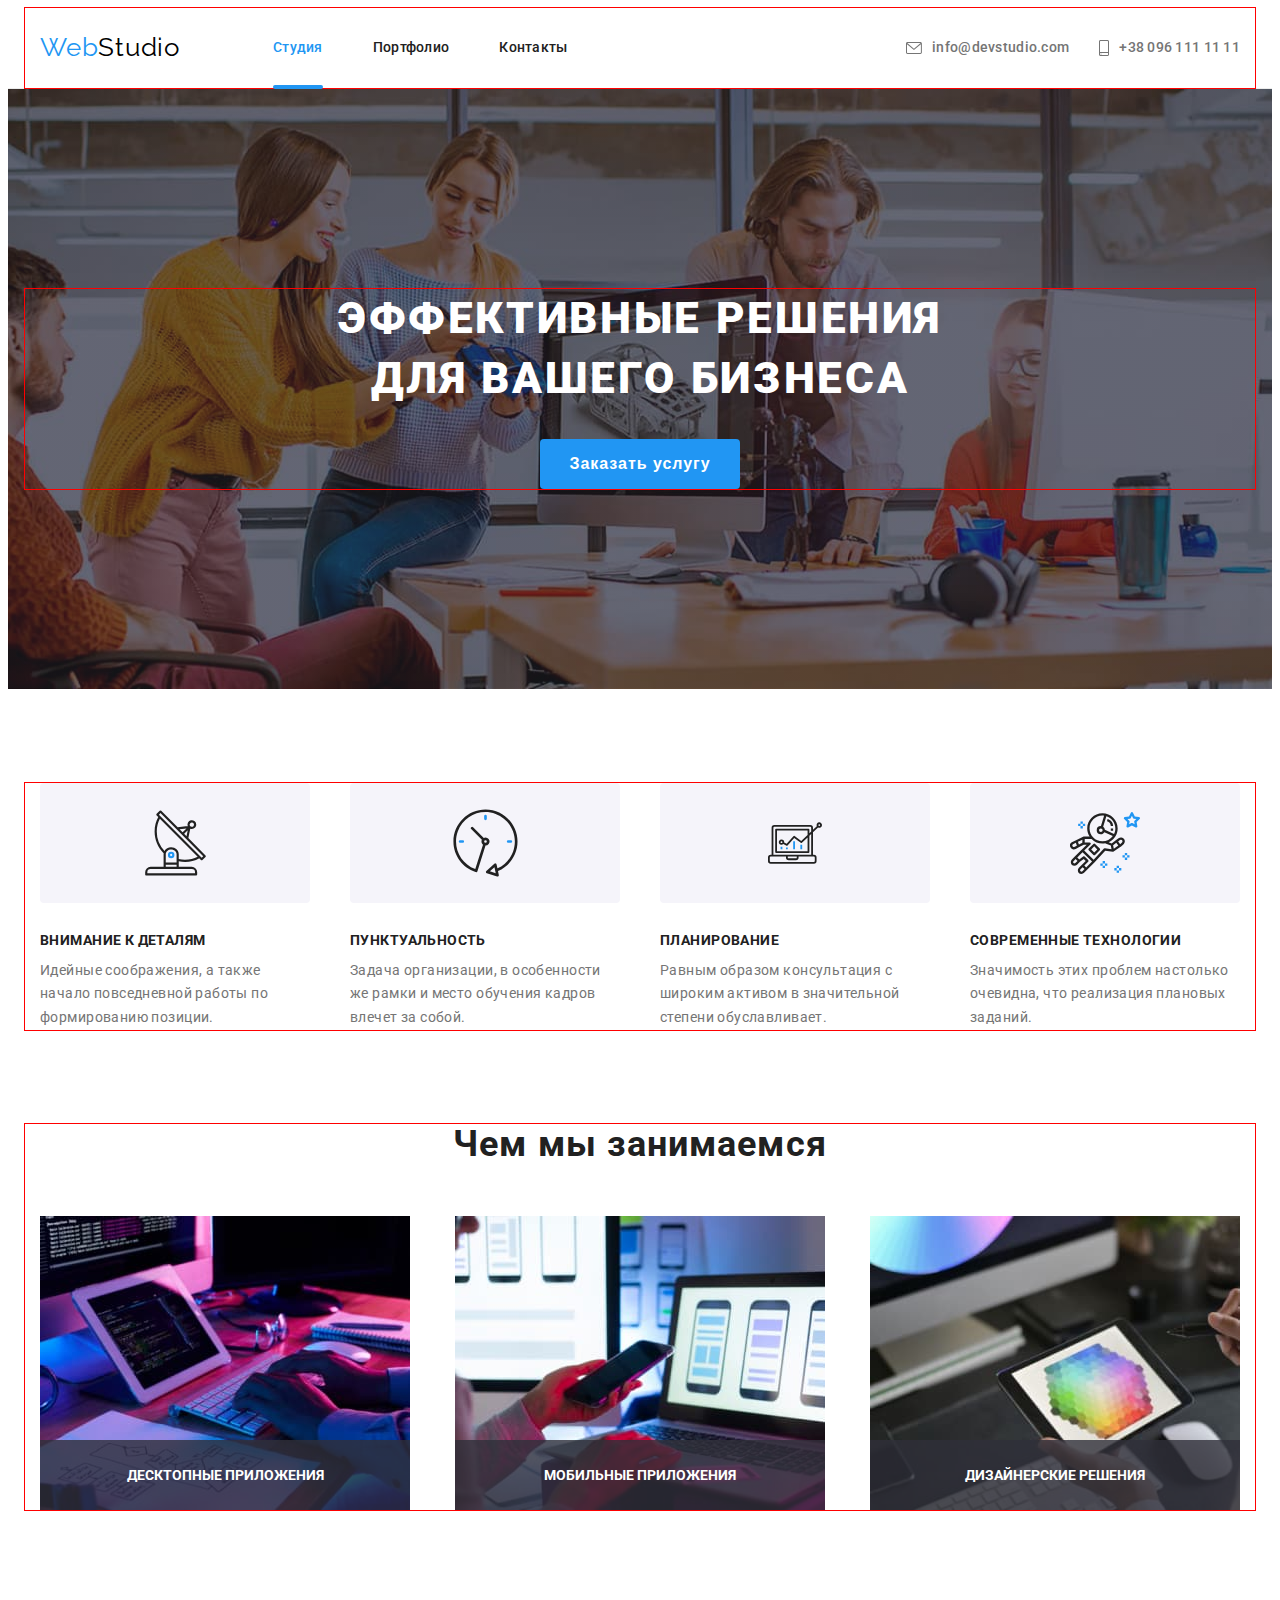
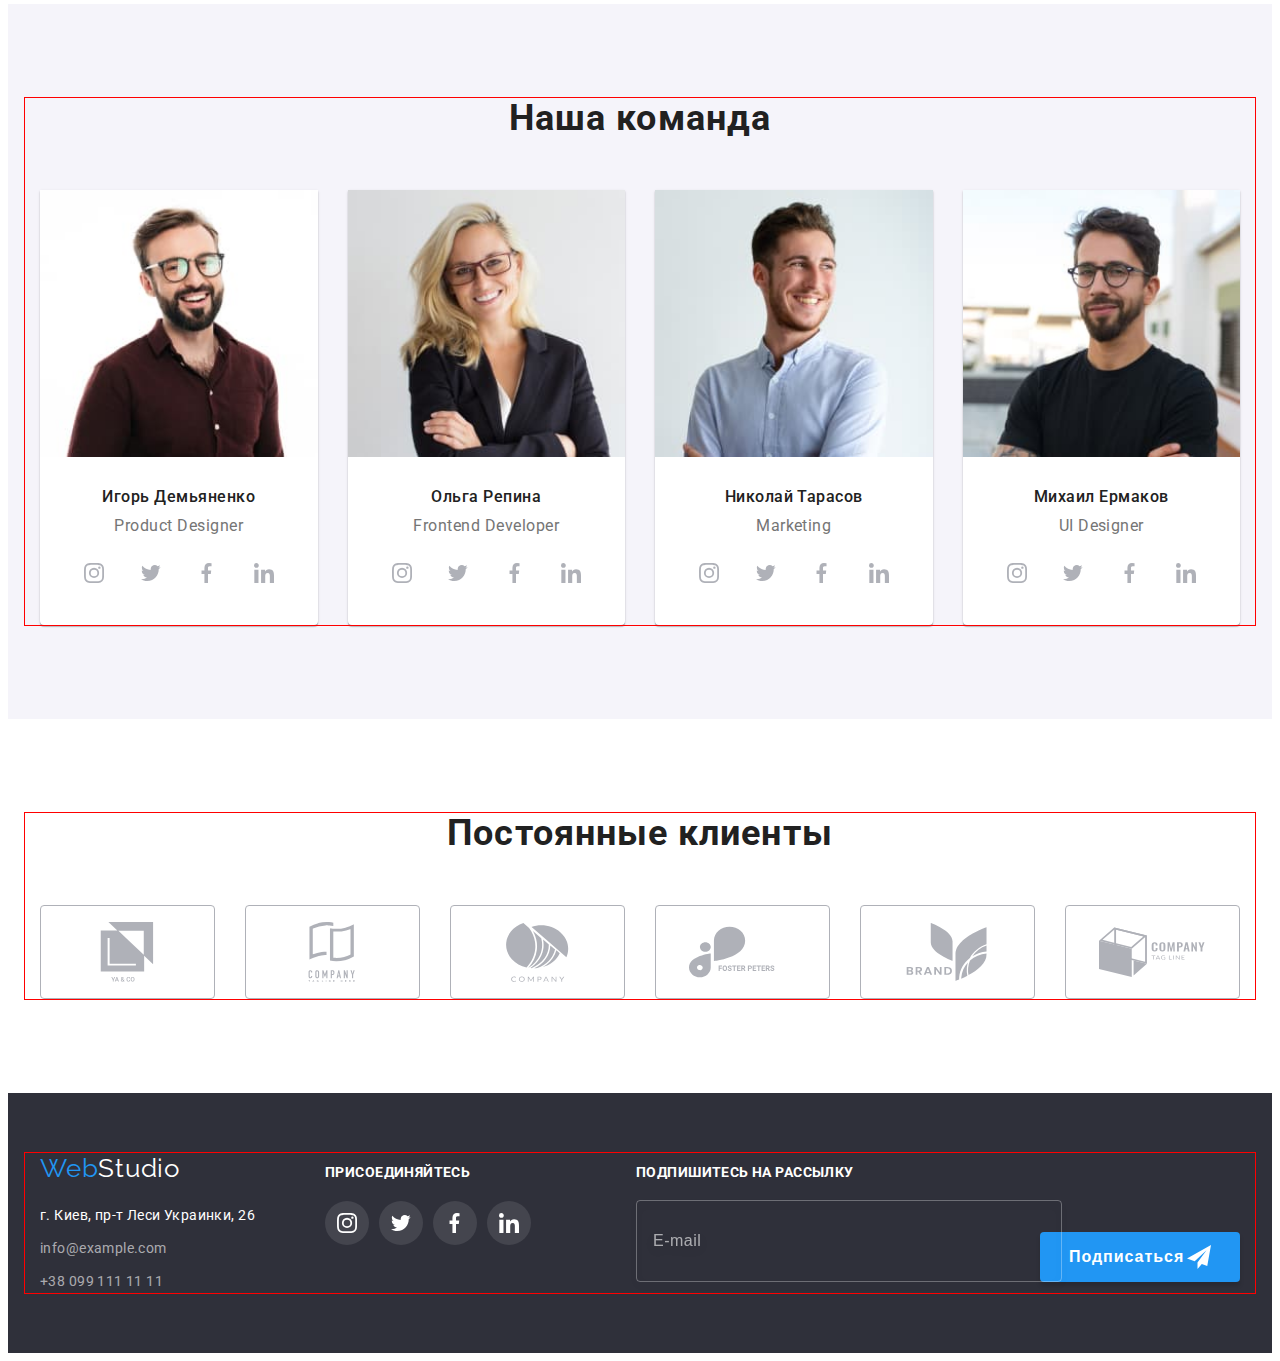
==== commit 2a2225af: "fixed bugs" ====
--- a/index.html
+++ b/index.html
@@ -16,7 +16,7 @@
     <link rel="icon" href="./images/SVG/favicon.svg">
 </head>
 
-<body>
+<body class="body">
     <header class="header">
 <!-- =================== НАВИГАЦИЯ ============================= -->
         <div class="header__container container">
@@ -32,7 +32,7 @@
                 <ul class="header-contacts">
                     <li class="header-contacts__item">   
                         <a href="mailto:info@example.com" class="header-contacts__link">
-                            <svg class="header-contacts__icon" width="16px" height="12px">
+                            <svg class="header-contacts__icon header-contacts__icon--envelope">
                                 <use href="images/sprite.svg#icon-envelope"></use>
                         </svg>
                         info@devstudio.com
@@ -40,12 +40,44 @@
                     </li>
                     <li class="header-contacts__item">
                     <a href="tel:+380991111111" class="header-contacts__link">
-                        <svg class="header-contacts__icon" width="10px" height="16px">
+                        <svg class="header-contacts__icon header-contacts__icon--smartphone">
                             <use href="images/sprite.svg#icon-smartphone"></use>
                         </svg>
                         +38 096 111 11 11</a>
                     </li>
                 </ul>
+                <div class="mobile-menu" data-menu-container>
+                    <ul class="mobile-nav">
+                        <li class="mobile-nav__item">
+                            <a href="./index.html" class="mobile-nav__link mobile-nav__link--active">студия</a>
+                        </li>
+                        <li class="mobile-nav__item">
+                            <a href="./portfolio.html" class="mobile-nav__link">портфолио</a>
+                        </li>
+                        <li class="mobile-nav__item">
+                            <a href="#" class="mobile-nav__link">контакты</a>
+                        </li>
+                    </ul>
+                    <ul class="mobile-contacts">
+                        <li class="mobile-contacts__item">
+                            <a href="tel:+380991111111" class="mobile-contacts__link mobile-contacts__link--phone">
+                                +38 096 111 11 11
+                            </a>
+                        </li>
+                        <li class="mobile-contacts__item">
+                            <a href="mailto:info@example.com" class="mobile-contacts__link mobile-contacts__link--mail">
+                                    info@devstudio.com
+                            </a>
+                        </li>
+                    </ul>
+                    <ul class="mobile-social">
+                        <li class="mobile-social__item"> <a href="#" class="mobile-social__link">instagram</a> </li>
+                        <li class="mobile-social__item"> <a href="#" class="mobile-social__link">twitter</a> </li>
+                        <li class="mobile-social__item"> <a href="#" class="mobile-social__link">facebook</a> </li>
+                        <li class="mobile-social__item"> <a href="#" class="mobile-social__link">linkedin</a> </li>
+                    </ul>
+
+                </div>
             </nav>
             <!-- ====================== ПОЧТА И ТЕЛЕФОН ======================== -->
             
@@ -326,7 +358,6 @@
                     </div>  
                 </li>
                 <li class="team__item">
-                    <!-- <img class="team__img" src="./images/img_7.jpg" alt="Михаил Ермаков"> -->
                     <picture>
                         <source media="(min-width: 1200px)" 
                         srcset="./images/desktop/team/team4_ds_270@1x.jpg 1x, 
--- a/css/main.min.css
+++ b/css/main.min.css
@@ -1 +1 @@
-h1,h2,h3,h4{margin:0px}body{font-family:"Roboto",sans-serif;color:#212121}body li{list-style-type:none}body a{text-decoration:none}img{display:block}button{cursor:pointer;border:none;background:none}p{color:#757575;font-size:14px;line-height:1.7;letter-spacing:.03em;margin:0px}ul{padding:0px;margin:0px}nav{display:-webkit-box;display:-ms-flexbox;display:flex}section{padding:94px 0}.header{border-bottom:solid 1px #ececec;width:100%}.container{margin-left:auto;margin-right:auto;padding:0 15px}@media screen and (min-width: 1200px){.container{width:1200px;max-width:1200px}}.hidden{width:1px;height:1px;overflow:hidden;opacity:0;margin-top:-1px}.header__container{display:-webkit-box;display:-ms-flexbox;display:flex;-webkit-box-pack:justify;-ms-flex-pack:justify;justify-content:space-between;-webkit-box-align:center;-ms-flex-align:center;align-items:center;height:60px}@media screen and (min-width: 768px){.header__container{height:80px}}.logo{display:block;-ms-flex-item-align:center;align-self:center;color:#000;font-family:Raleway;font-size:24px;line-height:1.17;letter-spacing:.03em;padding:15px 0}.logo__web{color:#2196f3}@media screen and (min-width: 1200px){.logo{font-size:26px;line-height:1.2;padding:24px 0}}.footer__logo{color:#fff;padding:0;margin-bottom:20px}@media screen and (min-width: 1200px){.footer__logo{-ms-flex-item-align:start;align-self:start}}.nav{width:100%;height:100%;display:-webkit-box;display:-ms-flexbox;display:flex;-webkit-box-pack:justify;-ms-flex-pack:justify;justify-content:space-between}.nav-menu{display:none}@media screen and (min-width: 768px){.nav-menu{display:-webkit-box;display:-ms-flexbox;display:flex;-webkit-box-pack:justify;-ms-flex-pack:justify;justify-content:space-between;-webkit-box-align:center;-ms-flex-align:center;align-items:center}}@media screen and (min-width: 1200px){.nav-menu{display:-webkit-box;display:-ms-flexbox;display:flex;-webkit-box-align:center;-ms-flex-align:center;align-items:center;margin-left:93px}}.nav-menu__item:not(:last-child){margin-right:50px}.nav-menu__link{display:inline-block;position:relative;color:#212121;font-size:14px;font-weight:500;letter-spacing:.02em;line-height:1.14em;padding:32px 0;-webkit-transition:color 250ms cubic-bezier(0.4, 0, 0.2, 1);-o-transition:color 250ms cubic-bezier(0.4, 0, 0.2, 1);transition:color 250ms cubic-bezier(0.4, 0, 0.2, 1)}.nav-menu__link:hover,.nav-menu__link:focus,.nav-menu__link--active{color:#2196f3}.nav-menu__link--active::after{position:absolute;content:"";display:block;width:100%;height:4px;bottom:-1px;background-color:#2196f3;border-radius:2px;-webkit-transform:scale(1);-ms-transform:scale(1);transform:scale(1)}.nav-menu__link:not(.nav-menu__link--active)::after{position:absolute;content:"";display:block;width:100%;height:4px;bottom:-1px;background-color:#2196f3;border-radius:2px;-webkit-transform:scale(0);-ms-transform:scale(0);transform:scale(0);-webkit-transform-origin:left 10%;-ms-transform-origin:left 10%;transform-origin:left 10%;-webkit-transition:-webkit-transform 250ms cubic-bezier(0.4, 0, 0.2, 1);transition:-webkit-transform 250ms cubic-bezier(0.4, 0, 0.2, 1);-o-transition:transform 250ms cubic-bezier(0.4, 0, 0.2, 1);transition:transform 250ms cubic-bezier(0.4, 0, 0.2, 1);transition:transform 250ms cubic-bezier(0.4, 0, 0.2, 1), -webkit-transform 250ms cubic-bezier(0.4, 0, 0.2, 1)}.nav-menu__link:hover:after{-webkit-transform:scale(1);-ms-transform:scale(1);transform:scale(1)}.header-contacts{display:none}@media screen and (min-width: 768px){.header-contacts{display:-webkit-box;display:-ms-flexbox;display:flex;-webkit-box-pack:center;-ms-flex-pack:center;justify-content:center;-webkit-box-orient:vertical;-webkit-box-direction:normal;-ms-flex-direction:column;flex-direction:column}}@media screen and (min-width: 1200px){.header-contacts{-webkit-box-orient:horizontal;-webkit-box-direction:normal;-ms-flex-direction:row;flex-direction:row;margin-left:auto;-webkit-box-align:center;-ms-flex-align:center;align-items:center}}.header-contacts__link{display:-webkit-box;display:-ms-flexbox;display:flex;-webkit-box-align:center;-ms-flex-align:center;align-items:center;color:#757575;font-weight:500;font-size:14px;letter-spacing:.02em;line-height:1.14em;position:relative;-webkit-transition:color 250ms cubic-bezier(0.4, 0, 0.2, 1);-o-transition:color 250ms cubic-bezier(0.4, 0, 0.2, 1);transition:color 250ms cubic-bezier(0.4, 0, 0.2, 1)}@media screen and (min-width: 1200px){.header-contacts__link{padding:32px 0}}@media screen and (min-width: 768px){.header-contacts__item:not(:first-child){margin-top:10px}}@media screen and (min-width: 1200px){.header-contacts__item:not(:first-child){margin-left:30px;margin-top:0px}}.header-contacts__icon{fill:#757575;margin-right:10px;-webkit-transition:250ms cubic-bezier(0.4, 0, 0.2, 1);-o-transition:250ms cubic-bezier(0.4, 0, 0.2, 1);transition:250ms cubic-bezier(0.4, 0, 0.2, 1)}.header-contacts__link:hover svg,.header-contacts a:focus svg{fill:#2196f3}.header-contacts a:hover,.header-contacts a:focus{color:#2196f3}.burger__button{display:inline-block;width:40px;height:40px;padding:0px 0px}@media screen and (min-width: 768px){.burger__button{display:none}}.burger__button .icon-cross{display:none}.burger__button.is-opened .icon-cross{display:block}.burger__button.is-opened .icon-menu{display:none}.burger__button:hover .icon-menu{fill:#2196f3}.burger__button:hover .icon-cross{fill:#2196f3}.icon-cross,.icon-menu{fill:#212121;-webkit-transition:250ms cubic-bezier(0.4, 0, 0.2, 1);-o-transition:250ms cubic-bezier(0.4, 0, 0.2, 1);transition:250ms cubic-bezier(0.4, 0, 0.2, 1)}.hero{width:100%;padding:118px 0;margin-left:auto;margin-right:auto;background-size:cover;background-position:center;background-repeat:no-repeat;background-color:#2f303a;background-image:-webkit-gradient(linear, left top, right top, from(rgba(47, 48, 58, 0.4)), to(rgba(47, 48, 58, 0.4))),url("../images/mobile/hero/hero_mb_480@1x.jpg");background-image:-o-linear-gradient(left, rgba(47, 48, 58, 0.4), rgba(47, 48, 58, 0.4)),url("../images/mobile/hero/hero_mb_480@1x.jpg");background-image:linear-gradient(to right, rgba(47, 48, 58, 0.4), rgba(47, 48, 58, 0.4)),url("../images/mobile/hero/hero_mb_480@1x.jpg")}@media(min-device-pixel-ratio: 2),(-webkit-min-device-pixel-ratio: 2),(-o-min-device-pixel-ratio: 2/1),(min-resolution: 192dpi),(min-resolution: 2dppx){.hero{background-image:-webkit-gradient(linear, left top, right top, from(rgba(47, 48, 58, 0.4)), to(rgba(47, 48, 58, 0.4))),url("../images/mobile/hero/hero_mb_480@2x.jpg");background-image:-o-linear-gradient(left, rgba(47, 48, 58, 0.4), rgba(47, 48, 58, 0.4)),url("../images/mobile/hero/hero_mb_480@2x.jpg");background-image:linear-gradient(to right, rgba(47, 48, 58, 0.4), rgba(47, 48, 58, 0.4)),url("../images/mobile/hero/hero_mb_480@2x.jpg")}}@media(min-device-pixel-ratio: 3),(-webkit-min-device-pixel-ratio: 3),(-o-min-device-pixel-ratio: 3/1),(min-resolution: 288dpi),(min-resolution: 3dppx){.hero{background-image:-webkit-gradient(linear, left top, right top, from(rgba(47, 48, 58, 0.4)), to(rgba(47, 48, 58, 0.4))),url("../images/mobile/hero/hero_mb_480@3x.jpg");background-image:-o-linear-gradient(left, rgba(47, 48, 58, 0.4), rgba(47, 48, 58, 0.4)),url("../images/mobile/hero/hero_mb_480@3x.jpg");background-image:linear-gradient(to right, rgba(47, 48, 58, 0.4), rgba(47, 48, 58, 0.4)),url("../images/mobile/hero/hero_mb_480@3x.jpg")}}@media screen and (min-width: 1200px){.hero{padding:200px 0}}@media screen and (min-width: 768px){.hero{background-image:-webkit-gradient(linear, left top, right top, from(rgba(47, 48, 58, 0.4)), to(rgba(47, 48, 58, 0.4))),url("../images/tablet/hero/hero_tb_768@1x.jpg");background-image:-o-linear-gradient(left, rgba(47, 48, 58, 0.4), rgba(47, 48, 58, 0.4)),url("../images/tablet/hero/hero_tb_768@1x.jpg");background-image:linear-gradient(to right, rgba(47, 48, 58, 0.4), rgba(47, 48, 58, 0.4)),url("../images/tablet/hero/hero_tb_768@1x.jpg")}}@media(min-device-pixel-ratio: 2),(-webkit-min-device-pixel-ratio: 2),(-o-min-device-pixel-ratio: 2/1),(min-resolution: 192dpi),(min-resolution: 2dppx){.hero{background-image:-webkit-gradient(linear, left top, right top, from(rgba(47, 48, 58, 0.4)), to(rgba(47, 48, 58, 0.4))),url("../images/tablet/hero/hero_tb_768@2x.jpg");background-image:-o-linear-gradient(left, rgba(47, 48, 58, 0.4), rgba(47, 48, 58, 0.4)),url("../images/tablet/hero/hero_tb_768@2x.jpg");background-image:linear-gradient(to right, rgba(47, 48, 58, 0.4), rgba(47, 48, 58, 0.4)),url("../images/tablet/hero/hero_tb_768@2x.jpg")}}@media(min-device-pixel-ratio: 3),(-webkit-min-device-pixel-ratio: 3),(-o-min-device-pixel-ratio: 3/1),(min-resolution: 288dpi),(min-resolution: 3dppx){.hero{background-image:-webkit-gradient(linear, left top, right top, from(rgba(47, 48, 58, 0.4)), to(rgba(47, 48, 58, 0.4))),url("../images/tablet/hero/hero_tb_768@3x.jpg");background-image:-o-linear-gradient(left, rgba(47, 48, 58, 0.4), rgba(47, 48, 58, 0.4)),url("../images/tablet/hero/hero_tb_768@3x.jpg");background-image:linear-gradient(to right, rgba(47, 48, 58, 0.4), rgba(47, 48, 58, 0.4)),url("../images/tablet/hero/hero_tb_768@3x.jpg")}}@media screen and (min-width: 1200px){.hero{margin-left:auto;margin-right:auto;background-image:-webkit-gradient(linear, left top, right top, from(rgba(47, 48, 58, 0.4)), to(rgba(47, 48, 58, 0.4))),url("../images/desktop/hero/hero_ds_1600@1x.jpg");background-image:-o-linear-gradient(left, rgba(47, 48, 58, 0.4), rgba(47, 48, 58, 0.4)),url("../images/desktop/hero/hero_ds_1600@1x.jpg");background-image:linear-gradient(to right, rgba(47, 48, 58, 0.4), rgba(47, 48, 58, 0.4)),url("../images/desktop/hero/hero_ds_1600@1x.jpg");background-size:cover}}@media(min-device-pixel-ratio: 2),(-webkit-min-device-pixel-ratio: 2),(-o-min-device-pixel-ratio: 2/1),(min-resolution: 192dpi),(min-resolution: 2dppx){.hero{background-image:-webkit-gradient(linear, left top, right top, from(rgba(47, 48, 58, 0.4)), to(rgba(47, 48, 58, 0.4))),url("../images/desktop/hero/hero_ds_1600@2x.jpg");background-image:-o-linear-gradient(left, rgba(47, 48, 58, 0.4), rgba(47, 48, 58, 0.4)),url("../images/desktop/hero/hero_ds_1600@2x.jpg");background-image:linear-gradient(to right, rgba(47, 48, 58, 0.4), rgba(47, 48, 58, 0.4)),url("../images/desktop/hero/hero_ds_1600@2x.jpg")}}@media(min-device-pixel-ratio: 3),(-webkit-min-device-pixel-ratio: 3),(-o-min-device-pixel-ratio: 3/1),(min-resolution: 288dpi),(min-resolution: 3dppx){.hero{background-image:-webkit-gradient(linear, left top, right top, from(rgba(47, 48, 58, 0.4)), to(rgba(47, 48, 58, 0.4))),url("../images/desktop/hero/hero_ds_1600@3x.jpg");background-image:-o-linear-gradient(left, rgba(47, 48, 58, 0.4), rgba(47, 48, 58, 0.4)),url("../images/desktop/hero/hero_ds_1600@3x.jpg");background-image:linear-gradient(to right, rgba(47, 48, 58, 0.4), rgba(47, 48, 58, 0.4)),url("../images/desktop/hero/hero_ds_1600@3x.jpg")}}.hero__overlay{margin:0 auto;display:-webkit-box;display:-ms-flexbox;display:flex;-webkit-box-align:center;-ms-flex-align:center;align-items:center;-webkit-box-orient:vertical;-webkit-box-direction:normal;-ms-flex-direction:column;flex-direction:column;-webkit-box-pack:center;-ms-flex-pack:center;justify-content:center}.hero__title{color:#fff;font-size:26px;font-weight:900;letter-spacing:.06em;line-height:1.6;text-align:center;text-transform:uppercase;margin-bottom:30px}@media screen and (min-width: 1200px){.hero__title{font-size:44px;line-height:1.36}}.hero__button{display:inline-block;background-color:#2196f3;color:#fff;font-weight:700;font-size:16px;line-height:1.87;text-align:center;letter-spacing:.06em;padding:11px,34px;border:none;min-width:200px;min-height:50px;border-radius:4px;-webkit-transition:background-color 250ms cubic-bezier(0.4, 0, 0.2, 1);-o-transition:background-color 250ms cubic-bezier(0.4, 0, 0.2, 1);transition:background-color 250ms cubic-bezier(0.4, 0, 0.2, 1)}.hero__button:hover,.hero__button:focus{background-color:#188ce8}.benefits{padding:60px 0px}@media screen and (min-width: 1200px){.benefits{padding:94px 0}}@media screen and (min-width: 768px){.benefits__list{display:-webkit-box;display:-ms-flexbox;display:flex;-ms-flex-wrap:wrap;flex-wrap:wrap;-webkit-box-pack:justify;-ms-flex-pack:justify;justify-content:space-between;margin:-15px}}@media screen and (min-width: 768px)and (min-width: 1200px){.benefits__list{-webkit-box-pack:justify;-ms-flex-pack:justify;justify-content:space-between;margin:0}}.benefits__item{margin-bottom:30px}@media screen and (min-width: 768px){.benefits__item{width:calc((100% - 4 * 15px) / 2);margin:15px}}@media screen and (min-width: 768px)and (min-width: 1200px){.benefits__item{width:270px;margin:0}}.benefits__item:last-child{margin-bottom:0}.benefits__icon-frame{height:120px;border-radius:4px;background-color:#f5f4fa;display:-webkit-box;display:-ms-flexbox;display:flex;-webkit-box-pack:center;-ms-flex-pack:center;justify-content:center;-webkit-box-align:center;-ms-flex-align:center;align-items:center;margin-bottom:30px}.benefits__label{font-size:14px;font-weight:700;letter-spacing:.03em;margin-bottom:10px;line-height:1.14;text-transform:uppercase;text-align:center}@media screen and (min-width: 1200px){.benefits__label{text-align:left}}.activity{padding-top:0px;display:none}@media screen and (min-width: 1200px){.activity{display:block}}.activity__list{display:-webkit-box;display:-ms-flexbox;display:flex;-webkit-box-pack:justify;-ms-flex-pack:justify;justify-content:space-between}.activity__item{position:relative}.activity__title{font-size:36px;font-weight:700;letter-spacing:.03em;line-height:1.16;text-align:center;margin-bottom:50px}.activity__overlay{display:-webkit-box;display:-ms-flexbox;display:flex;-webkit-box-pack:center;-ms-flex-pack:center;justify-content:center;-webkit-box-align:center;-ms-flex-align:center;align-items:center;position:absolute;width:100%;height:70px;left:0%;bottom:0px;background-color:rgba(47,48,58,.8);color:#fff;text-transform:uppercase;font-size:14px;font-weight:700;line-height:1.17}.team{background-color:#f5f4fa;padding:60px 0}@media screen and (min-width: 1200px){.team{padding:94px 0}}.team__title{font-size:28px;font-weight:700;letter-spacing:.03em;line-height:1.16;text-align:center;margin-bottom:30px}@media screen and (min-width: 1200px){.team__title{font-size:36px;margin-bottom:50px}}.team__list{width:100%;display:-webkit-box;display:-ms-flexbox;display:flex;-ms-flex-wrap:wrap;flex-wrap:wrap;-webkit-box-pack:center;-ms-flex-pack:center;justify-content:center}@media screen and (min-width: 768px){.team__list{-webkit-box-pack:justify;-ms-flex-pack:justify;justify-content:space-between}}@media screen and (min-width: 1200px){.team__list{-ms-flex-wrap:nowrap;flex-wrap:nowrap}}.team__item{background-color:#fff;border-radius:0px 0px 4px 4px;-webkit-box-shadow:0px 2px 1px rgba(0,0,0,.2),0px 1px 1px rgba(0,0,0,.14),0px 1px 3px rgba(0,0,0,.12);box-shadow:0px 2px 1px rgba(0,0,0,.2),0px 1px 1px rgba(0,0,0,.14),0px 1px 3px rgba(0,0,0,.12);margin-bottom:30px}@media screen and (min-width: 768px){.team__item{-ms-flex-preferred-size:calc((100% - 2 * 15px) / 2);flex-basis:calc((100% - 2 * 15px) / 2);margin-bottom:30px}}@media screen and (min-width: 768px)and (min-width: 1200px){.team__item{-ms-flex-preferred-size:calc((100% - 6 * 15px) / 4);flex-basis:calc((100% - 6 * 15px) / 4);margin:0px}}.team__item:last-child{margin-bottom:0px}@media screen and (min-width: 768px){.team__item:nth-last-child(-n+2){margin-bottom:0px}}.team__img{width:100%;height:auto}.team__name{font-weight:500;font-size:16px;line-height:1.2;letter-spacing:.03em;margin-bottom:10px}.team__position{font-size:16px;line-height:1.2;margin:0px;letter-spacing:.03em}.team__meta{text-align:center;padding-top:30px;padding-bottom:24px}@media screen and (min-width: 1200px){.team__meta{padding:30px 32px}}.social__list{display:-webkit-box;display:-ms-flexbox;display:flex;-webkit-box-pack:center;-ms-flex-pack:center;justify-content:center;-webkit-box-align:center;-ms-flex-align:center;align-items:center;margin-top:16px}@media screen and (min-width: 1200px){.social__list{-webkit-box-pack:justify;-ms-flex-pack:justify;justify-content:space-between}}.social__item{display:-webkit-box;display:-ms-flexbox;display:flex;-webkit-box-pack:center;-ms-flex-pack:center;justify-content:center;-webkit-box-align:center;-ms-flex-align:center;align-items:center}.social__item:not(:last-child){margin-right:10px}.social__link{display:-webkit-box;display:-ms-flexbox;display:flex;-webkit-box-pack:center;-ms-flex-pack:center;justify-content:center;-webkit-box-align:center;-ms-flex-align:center;align-items:center;width:44px;height:44px;border-radius:50%;color:#afb1b8;-webkit-transition:background-color 250ms cubic-bezier(0.4, 0, 0.2, 1);-o-transition:background-color 250ms cubic-bezier(0.4, 0, 0.2, 1);transition:background-color 250ms cubic-bezier(0.4, 0, 0.2, 1)}.social__icon{fill:currentColor;-webkit-transition:fill 250ms cubic-bezier(0.4, 0, 0.2, 1);-o-transition:fill 250ms cubic-bezier(0.4, 0, 0.2, 1);transition:fill 250ms cubic-bezier(0.4, 0, 0.2, 1)}.social__link:hover,.social__link:focus{background-color:#2196f3}.social__link:hover .social__icon,.social__link:focus .social__icon{fill:#fff}.customers{padding:60px 0}@media screen and (min-width: 1200px){.customers{padding:94px 0}}.customers__title{font-size:28px;font-weight:700;letter-spacing:.03em;line-height:1.17;text-align:center;margin-bottom:30px}@media screen and (min-width: 1200px){.customers__title{font-size:36px;line-height:1.16;margin-bottom:50px}}.customers__list{display:-webkit-box;display:-ms-flexbox;display:flex;-webkit-box-pack:justify;-ms-flex-pack:justify;justify-content:space-between;-ms-flex-wrap:wrap;flex-wrap:wrap;min-width:260px;margin:-15px -15px 0 -15px}@media screen and (min-width: 1200px){.customers__list{-ms-flex-wrap:nowrap;flex-wrap:nowrap;margin:0}}.customers__item{-ms-flex-preferred-size:calc((100% - 4 * 15px) / 2);flex-basis:calc((100% - 4 * 15px) / 2);margin:15px}@media screen and (min-width: 768px){.customers__item{-ms-flex-preferred-size:calc((100% - 6 * 15px) / 3);flex-basis:calc((100% - 6 * 15px) / 3)}}@media screen and (min-width: 1200px){.customers__item{-ms-flex-preferred-size:calc((100% - 150px) / 6);flex-basis:calc((100% - 150px) / 6);margin:0}}.customers__item:nth-last-child(-n+2){margin-bottom:0px}@media screen and (min-width: 768px){.customers__item:nth-last-child(-n+3){margin-bottom:0px}}.customers__link{display:-webkit-box;display:-ms-flexbox;display:flex;-webkit-box-pack:center;-ms-flex-pack:center;justify-content:center;-webkit-box-align:center;-ms-flex-align:center;align-items:center;height:92px;border:1px solid #afb1b8;border-radius:4px;color:#afb1b8;-webkit-transition:border-color 250ms cubic-bezier(0.4, 0, 0.2, 1);-o-transition:border-color 250ms cubic-bezier(0.4, 0, 0.2, 1);transition:border-color 250ms cubic-bezier(0.4, 0, 0.2, 1)}.customers__link:hover,.customers__link:focus{border-color:#2196f3}.customers__link:hover .customers__logo,.customers__link:focus .customers__logo{fill:#2196f3}.customers__logo{fill:currentColor;-webkit-transition:fill 250ms cubic-bezier(0.4, 0, 0.2, 1);-o-transition:fill 250ms cubic-bezier(0.4, 0, 0.2, 1);transition:fill 250ms cubic-bezier(0.4, 0, 0.2, 1)}.footer{background-color:#2f303a;padding:60px 0}.footer__container{display:-webkit-box;display:-ms-flexbox;display:flex;-ms-flex-wrap:wrap;flex-wrap:wrap;-webkit-box-pack:center;-ms-flex-pack:center;justify-content:center}@media screen and (min-width: 768px){.footer__container{-webkit-box-align:baseline;-ms-flex-align:baseline;align-items:baseline}}@media screen and (min-width: 1200px){.footer__container{-ms-flex-wrap:nowrap;flex-wrap:nowrap}}.footer-contacts{-ms-flex-preferred-size:100%;flex-basis:100%;display:-webkit-box;display:-ms-flexbox;display:flex;-webkit-box-orient:vertical;-webkit-box-direction:normal;-ms-flex-direction:column;flex-direction:column;-webkit-box-align:center;-ms-flex-align:center;align-items:center;margin-bottom:60px}@media screen and (min-width: 768px){.footer-contacts{-ms-flex-preferred-size:50%;flex-basis:50%}}@media screen and (min-width: 1200px){.footer-contacts{-webkit-box-align:start;-ms-flex-align:start;align-items:flex-start;-ms-flex-preferred-size:auto;flex-basis:auto;margin-bottom:0}}.footer-contacts__link{color:rgba(255,255,255,.6);font-size:14px;letter-spacing:.03em;line-height:1.7;-webkit-transition:color 250ms cubic-bezier(0.4, 0, 0.2, 1);-o-transition:color 250ms cubic-bezier(0.4, 0, 0.2, 1);transition:color 250ms cubic-bezier(0.4, 0, 0.2, 1)}.footer-contacts__link:focus,.footer-contacts__link:hover{color:#2196f3}.footer-contacts__item:not(:last-child){margin-bottom:9px}.footer-adress{color:#fff;font-size:14px;font-style:normal;line-height:1.7;margin-bottom:9px;letter-spacing:.03em}.footer-social{margin-bottom:60px}@media screen and (min-width: 768px){.footer-social{margin:0 auto}}@media screen and (min-width: 1200px){.footer-social{margin-left:70px;-ms-flex-preferred-size:auto;flex-basis:auto}}.footer-social__list{display:-webkit-box;display:-ms-flexbox;display:flex}.footer-social__title{-ms-flex-preferred-size:100%;flex-basis:100%;text-align:center;font-size:14px;font-weight:700;letter-spacing:.03em;margin-bottom:10px;line-height:1.14;text-transform:uppercase;color:#fff;margin-bottom:20px}@media screen and (min-width: 1200px){.footer-social__title{text-align:left}}.footer-social__icon{fill:#fff}.footer-social__link:hover,.footer-social__link:focus{background-color:#2196f3}.footer-social__link{display:-webkit-box;display:-ms-flexbox;display:flex;-webkit-box-pack:center;-ms-flex-pack:center;justify-content:center;-webkit-box-align:center;-ms-flex-align:center;align-items:center;background-color:rgba(255,255,255,.1);width:44px;height:44px;border-radius:50%;-webkit-transition:background-color 250ms cubic-bezier(0.4, 0, 0.2, 1);-o-transition:background-color 250ms cubic-bezier(0.4, 0, 0.2, 1);transition:background-color 250ms cubic-bezier(0.4, 0, 0.2, 1)}.footer-social__item:not(:last-child){margin-right:10px}.subscribe{display:-webkit-box;display:-ms-flexbox;display:flex;-webkit-box-orient:vertical;-webkit-box-direction:normal;-ms-flex-direction:column;flex-direction:column;-webkit-box-align:stretch;-ms-flex-align:stretch;align-items:stretch;-ms-flex-preferred-size:100%;flex-basis:100%;color:#fff;font-weight:700;text-transform:uppercase;text-align:center;font-size:14px;line-height:1.17;letter-spacing:.03em}@media screen and (min-width: 1200px){.subscribe{-ms-flex-preferred-size:auto;flex-basis:auto;-webkit-box-orient:horizontal;-webkit-box-direction:normal;-ms-flex-direction:row;flex-direction:row;margin-left:auto;-webkit-box-align:end;-ms-flex-align:end;align-items:flex-end}}.subscribe__label{display:block;margin-bottom:20px}@media screen and (min-width: 1200px){.subscribe__label{text-align:left}}.subscribe__input{border:1px solid rgba(255,255,255,.3);border-radius:4px;height:50px;width:100%;max-width:450px;margin-bottom:20px;background-color:inherit;padding:15px 16px;color:#fff;-webkit-transition:border 250ms cubic-bezier(0.4, 0, 0.2, 1);-o-transition:border 250ms cubic-bezier(0.4, 0, 0.2, 1);transition:border 250ms cubic-bezier(0.4, 0, 0.2, 1);outline:none;-webkit-filter:drop-shadow(0px 4px 4px rgba(0, 0, 0, 0.15));filter:drop-shadow(0px 4px 4px rgba(0, 0, 0, 0.15))}@media screen and (min-width: 1200px){.subscribe__input{min-width:358px;margin-bottom:0}}.subscribe__input:focus,.subscribe__input:hover{border:1px solid #2196f3}.subscribe__input::-webkit-input-placeholder{color:rgba(255,255,255,.6);font-size:16px;line-height:1.25;letter-spacing:.03em}.subscribe__input::-moz-placeholder{color:rgba(255,255,255,.6);font-size:16px;line-height:1.25;letter-spacing:.03em}.subscribe__input:-ms-input-placeholder{color:rgba(255,255,255,.6);font-size:16px;line-height:1.25;letter-spacing:.03em}.subscribe__input::-ms-input-placeholder{color:rgba(255,255,255,.6);font-size:16px;line-height:1.25;letter-spacing:.03em}.subscribe__input::placeholder{color:rgba(255,255,255,.6);font-size:16px;line-height:1.25;letter-spacing:.03em}.subscribe__button{display:-webkit-box;display:-ms-flexbox;display:flex;-webkit-box-pack:justify;-ms-flex-pack:justify;justify-content:space-between;-webkit-box-align:center;-ms-flex-align:center;align-items:center;margin:0 auto;min-width:200px;height:50px;border-radius:4px;background-color:#2196f3;color:#fff;font-size:16px;font-weight:700;line-height:1.87;letter-spacing:.06em;-webkit-transition:background-color 250ms cubic-bezier(0.4, 0, 0.2, 1);-o-transition:background-color 250ms cubic-bezier(0.4, 0, 0.2, 1);transition:background-color 250ms cubic-bezier(0.4, 0, 0.2, 1);padding:0 29px;-webkit-box-shadow:0px 4px 4px rgba(0,0,0,.15);box-shadow:0px 4px 4px rgba(0,0,0,.15)}@media screen and (min-width: 1200px){.subscribe__button{margin-left:12px}}.subscribe__button:hover{background-color:#188ce8}.backdrop{position:fixed;top:0;left:0;width:100%;height:100%;background-color:rgba(0,0,0,.2);opacity:1;-webkit-transition:opacity 250ms cubic-bezier(0.4, 0, 0.2, 1);-o-transition:opacity 250ms cubic-bezier(0.4, 0, 0.2, 1);transition:opacity 250ms cubic-bezier(0.4, 0, 0.2, 1)}.backdrop.is-hidden{opacity:0;pointer-events:none}.backdrop.is-hidden .modal{-webkit-transform:translate(-50%, -50%) scale(0.9);-ms-transform:translate(-50%, -50%) scale(0.9);transform:translate(-50%, -50%) scale(0.9)}.modal{position:absolute;top:50%;left:50%;-webkit-transform:translate(-50%, -50%) scale(1);-ms-transform:translate(-50%, -50%) scale(1);transform:translate(-50%, -50%) scale(1);width:450px;height:610px;background-color:#fff;-webkit-transition:250ms cubic-bezier(0.4, 0, 0.2, 1);-o-transition:250ms cubic-bezier(0.4, 0, 0.2, 1);transition:250ms cubic-bezier(0.4, 0, 0.2, 1);padding:40px;border-radius:4px;-webkit-box-shadow:0px 1px 3px rgba(0,0,0,.12),0px 1px 1px rgba(0,0,0,.14),0px 2px 1px rgba(0,0,0,.2);box-shadow:0px 1px 3px rgba(0,0,0,.12),0px 1px 1px rgba(0,0,0,.14),0px 2px 1px rgba(0,0,0,.2)}@media screen and (min-width: 768px){.modal{width:450px;height:610px}}@media screen and (min-width: 1200px){.modal{width:528px;height:581px}}.modal__title{text-align:center;color:#212121;font-size:20px;font-weight:700;line-height:1.5;letter-spacing:.03em;margin-bottom:30px}@media screen and (min-width: 1200px){.modal__title{line-height:1.17}}.modal-close{position:absolute;right:8px;top:8px;width:30px;height:30px;border-radius:50%;padding:0;margin:0;background-color:#fff;border:1px solid rgba(0,0,0,.1);fill:#000;-webkit-transition:fill 250ms cubic-bezier(0.4, 0, 0.2, 1);-o-transition:fill 250ms cubic-bezier(0.4, 0, 0.2, 1);transition:fill 250ms cubic-bezier(0.4, 0, 0.2, 1)}.modal-close__icon{position:absolute;top:50%;left:50%;-webkit-transform:translate(-50%, -50%);-ms-transform:translate(-50%, -50%);transform:translate(-50%, -50%)}.modal-close:hover{fill:#2196f3}.modal-form__wrap{position:relative;display:block;width:100%;height:40px;margin-bottom:28px}.modal-form__wrap:nth-child(4){margin-bottom:0px}.modal-form__input{width:100%;height:100%;border:1px solid rgba(33,33,33,.2);border-radius:4px;outline:none;padding-left:42px;font-size:14px;line-height:1.17;color:#757575;-webkit-transition:border-color 250ms cubic-bezier(0.4, 0, 0.2, 1);-o-transition:border-color 250ms cubic-bezier(0.4, 0, 0.2, 1);transition:border-color 250ms cubic-bezier(0.4, 0, 0.2, 1)}.modal-form .modal-comment{-webkit-transition:border-color 250ms cubic-bezier(0.4, 0, 0.2, 1);-o-transition:border-color 250ms cubic-bezier(0.4, 0, 0.2, 1);transition:border-color 250ms cubic-bezier(0.4, 0, 0.2, 1)}.modal-form__input:focus,.modal-form .modal-comment:focus{border-color:#2196f3}.modal-form__label{position:absolute;display:block;top:50%;left:42px;font-size:12px;letter-spacing:.01em;color:#757575;line-height:1.17;letter-spacing:.01em;-webkit-transform:translateY(-50%);-ms-transform:translateY(-50%);transform:translateY(-50%);-webkit-transition:-webkit-transform 250ms cubic-bezier(0.4, 0, 0.2, 1);transition:-webkit-transform 250ms cubic-bezier(0.4, 0, 0.2, 1);-o-transition:transform 250ms cubic-bezier(0.4, 0, 0.2, 1);transition:transform 250ms cubic-bezier(0.4, 0, 0.2, 1);transition:transform 250ms cubic-bezier(0.4, 0, 0.2, 1), -webkit-transform 250ms cubic-bezier(0.4, 0, 0.2, 1)}.modal-form__input:not(:-moz-placeholder-shown)+.modal-form__label{transform:translate(-42px, -3.1em)}.modal-form__input:not(:-ms-input-placeholder)+.modal-form__label{-ms-transform:translate(-42px, -3.1em);transform:translate(-42px, -3.1em)}.modal-form__wrap:focus-within>.modal-form__label,.modal-form__input:not(:placeholder-shown)+.modal-form__label{-webkit-transform:translate(-42px, -3.1em);-ms-transform:translate(-42px, -3.1em);transform:translate(-42px, -3.1em)}.modal-form__icon{position:absolute;top:50%;left:15px;-webkit-transform:translateY(-50%);-ms-transform:translateY(-50%);transform:translateY(-50%);fill:currentColor;-webkit-transition:fill 250ms cubic-bezier(0.4, 0, 0.2, 1);-o-transition:fill 250ms cubic-bezier(0.4, 0, 0.2, 1);transition:fill 250ms cubic-bezier(0.4, 0, 0.2, 1)}.modal-form__wrap:focus-within>.modal-form__icon{fill:#2196f3}.modal-form__wrap:focus-within>.modal-comment__input{border-color:#2196f3}.comment{min-height:120px}.comment-label{position:absolute;top:-1.5em;left:0;font-size:12px;line-height:1.17;letter-spacing:.01em;padding-bottom:4px;color:#757575}.modal-comment__input{position:relative;width:100%;min-height:100%;resize:none;outline:none;border:1px solid rgba(33,33,33,.2);border-radius:4px;padding:12px 16px;font-size:14px;line-height:1.17;color:#757575}.modal-comment__input::-webkit-input-placeholder{position:absolute;font-size:14px;line-height:1.17;color:#75757580;z-index:10}.modal-comment__input::-moz-placeholder{position:absolute;font-size:14px;line-height:1.17;color:#75757580;z-index:10}.modal-comment__input:-ms-input-placeholder{position:absolute;font-size:14px;line-height:1.17;color:#75757580;z-index:10}.modal-comment__input::-ms-input-placeholder{position:absolute;font-size:14px;line-height:1.17;color:#75757580;z-index:10}.modal-comment__input::placeholder{position:absolute;font-size:14px;line-height:1.17;color:#75757580;z-index:10}.label-position{position:relative;display:block}.modal-checkbox{position:relative;display:-webkit-box;display:-ms-flexbox;display:flex;-webkit-box-pack:center;-ms-flex-pack:center;justify-content:center;-webkit-box-align:center;-ms-flex-align:center;align-items:center;margin-top:20px;font-size:14px;line-height:1.7;letter-spacing:.03em;color:#2196f3;padding-bottom:30px}.modal-checkbox__link{color:#2196f3;text-decoration:underline;-webkit-text-decoration-skip-ink:none;text-decoration-skip-ink:none}.modal-checkbox__link:hover{cursor:pointer}.modal-checkbox__label{font-size:12px;line-height:1.17;letter-spacing:.03em;color:#757575}@media screen and (min-width: 1200px){.modal-checkbox__label{font-size:14px;line-height:1.7;letter-spacing:.03em}}.modal-checkbox__icon{display:inline-block;width:16px;height:15px;border:2px solid #000;border-radius:2px;margin-right:9px;-webkit-transition:border 250ms cubic-bezier(0.4, 0, 0.2, 1);-o-transition:border 250ms cubic-bezier(0.4, 0, 0.2, 1);transition:border 250ms cubic-bezier(0.4, 0, 0.2, 1)}.modal-checkbox--hidden:checked+.modal-checkbox__icon{background-color:#2196f3;border-color:#2196f3;background-image:url("../images/icon check.svg");background-size:contain;background-origin:border-box}.modal-checkbox--hidden:focus~.modal-checkbox__icon{border:2px solid #2196f3}.modal-checkbox:hover .modal-checkbox__icon{border:2px solid #2196f3}.modal-checkbox--hidden{position:absolute;width:1px;height:1px;margin:-1px;border:0;padding:0;overflow:hidden;clip:rect(0 0 0 0)}.modal-submit{display:block;min-width:200px;height:50px;border-radius:4px;background-color:#2196f3;font-size:16px;font-weight:700;letter-spacing:.06em;line-height:1.87;color:#fff;padding:0;margin:0 auto;-webkit-box-shadow:0px 4px 4px rgba(0,0,0,.15);box-shadow:0px 4px 4px rgba(0,0,0,.15);-webkit-transition:background-color 250ms cubic-bezier(0.4, 0, 0.2, 1);-o-transition:background-color 250ms cubic-bezier(0.4, 0, 0.2, 1);transition:background-color 250ms cubic-bezier(0.4, 0, 0.2, 1)}.modal-submit:hover{background-color:#188ce8}.portfolio-filter{display:-webkit-box;display:-ms-flexbox;display:flex;-webkit-box-pack:center;-ms-flex-pack:center;justify-content:center;margin-bottom:56px}.portfolio-filter__list{display:-webkit-box;display:-ms-flexbox;display:flex}.portfolio-filter__item:not(:last-child){margin-right:8px}.portfolio-filter__button{font-family:inherit;color:#212121;font-weight:500;font-size:16px;letter-spacing:.03em;line-height:1.62;background-color:#f5f4fa;padding:6px 22px;border-radius:4px;-webkit-transition:background-color 250ms cubic-bezier(0.4, 0, 0.2, 1),color 250ms cubic-bezier(0.4, 0, 0.2, 1),-webkit-box-shadow 250ms cubic-bezier(0.4, 0, 0.2, 1);transition:background-color 250ms cubic-bezier(0.4, 0, 0.2, 1),color 250ms cubic-bezier(0.4, 0, 0.2, 1),-webkit-box-shadow 250ms cubic-bezier(0.4, 0, 0.2, 1);-o-transition:background-color 250ms cubic-bezier(0.4, 0, 0.2, 1),color 250ms cubic-bezier(0.4, 0, 0.2, 1),box-shadow 250ms cubic-bezier(0.4, 0, 0.2, 1);transition:background-color 250ms cubic-bezier(0.4, 0, 0.2, 1),color 250ms cubic-bezier(0.4, 0, 0.2, 1),box-shadow 250ms cubic-bezier(0.4, 0, 0.2, 1);transition:background-color 250ms cubic-bezier(0.4, 0, 0.2, 1),color 250ms cubic-bezier(0.4, 0, 0.2, 1),box-shadow 250ms cubic-bezier(0.4, 0, 0.2, 1),-webkit-box-shadow 250ms cubic-bezier(0.4, 0, 0.2, 1)}.portfolio-filter__button:hover,.portfolio-filter__button:focus{color:#fff;background-color:#2196f3;-webkit-box-shadow:0px 3px 1px rgba(0,0,0,.1),0px 1px 2px rgba(0,0,0,.08),0px 2px 2px rgba(0,0,0,.12);box-shadow:0px 3px 1px rgba(0,0,0,.1),0px 1px 2px rgba(0,0,0,.08),0px 2px 2px rgba(0,0,0,.12)}.example__thumb-box{position:relative;width:100%;overflow:hidden}.example__overlay{position:absolute;top:0px;left:0px;width:100%;height:100%;padding:63px 24px;background-color:rgba(33,150,243,.9);-webkit-transform:translateY(101%);-ms-transform:translateY(101%);transform:translateY(101%);-webkit-transition:-webkit-transform 250ms cubic-bezier(0.4, 0, 0.2, 1);transition:-webkit-transform 250ms cubic-bezier(0.4, 0, 0.2, 1);-o-transition:transform 250ms cubic-bezier(0.4, 0, 0.2, 1);transition:transform 250ms cubic-bezier(0.4, 0, 0.2, 1);transition:transform 250ms cubic-bezier(0.4, 0, 0.2, 1), -webkit-transform 250ms cubic-bezier(0.4, 0, 0.2, 1)}.example:hover .example__overlay{-webkit-transform:translateY(0);-ms-transform:translateY(0);transform:translateY(0)}.example:focus .example__overlay{-webkit-transform:translateY(0);-ms-transform:translateY(0);transform:translateY(0)}.example__img{width:100%}.example__title{color:#212121;font-weight:700;font-size:18px;letter-spacing:.06em;margin-bottom:4px;line-height:2}.example__category{color:#757575;font-size:16px;letter-spacing:.03em;line-height:1.85}.example__overlay-text{color:#fff;font-size:18px;line-height:1.6;letter-spacing:.03em}.example__description{padding:20px 24px}.example__category{margin:0px}.example:hover .example-overlay{-webkit-transform:translateY(0);-ms-transform:translateY(0);transform:translateY(0)}.example:focus .example-overlay{-webkit-transform:translateY(0);-ms-transform:translateY(0);transform:translateY(0)}.portfolio-item:hover{-webkit-box-shadow:0px 1px 1px rgba(0,0,0,.12),0px 4px 4px rgba(0,0,0,.06),1px 4px 6px rgba(0,0,0,.16);box-shadow:0px 1px 1px rgba(0,0,0,.12),0px 4px 4px rgba(0,0,0,.06),1px 4px 6px rgba(0,0,0,.16)}.portfolio-list{display:-webkit-box;display:-ms-flexbox;display:flex;-ms-flex-wrap:wrap;flex-wrap:wrap;-webkit-box-pack:justify;-ms-flex-pack:justify;justify-content:space-between}.portfolio-item{width:370px;min-height:404px;margin-right:30px;border:solid 1px #eee;margin-bottom:30px;-webkit-transition:-webkit-box-shadow 250ms cubic-bezier(0.4, 0, 0.2, 1);transition:-webkit-box-shadow 250ms cubic-bezier(0.4, 0, 0.2, 1);-o-transition:box-shadow 250ms cubic-bezier(0.4, 0, 0.2, 1);transition:box-shadow 250ms cubic-bezier(0.4, 0, 0.2, 1);transition:box-shadow 250ms cubic-bezier(0.4, 0, 0.2, 1), -webkit-box-shadow 250ms cubic-bezier(0.4, 0, 0.2, 1)}.portfolio-item:nth-last-child(-n+3){margin-bottom:0px}.portfolio-item:nth-child(3n+3){margin-right:0px}/*# sourceMappingURL=main.min.css.map */+h1,h2,h3,h4{margin:0px}body{font-family:"Roboto",sans-serif;color:#212121}body.modal-open{overflow:hidden}body li{list-style-type:none}body a{text-decoration:none}img{display:block}button{cursor:pointer;border:none;background:none}p{color:#757575;font-size:14px;line-height:1.7;letter-spacing:.03em;margin:0px}ul{padding:0px;margin:0px}nav{display:-webkit-box;display:-ms-flexbox;display:flex}section{padding:94px 0}.header{border-bottom:solid 1px #ececec;width:100%}.container{margin-left:auto;margin-right:auto;padding:0 15px;outline:1px solid red}@media screen and (min-width: 480px){.container{width:480px}}@media screen and (min-width: 768px){.container{width:768px}}@media screen and (min-width: 1200px){.container{width:1200px}}.hidden{width:1px;height:1px;overflow:hidden;opacity:0;margin-top:-1px}.header__container{display:-webkit-box;display:-ms-flexbox;display:flex;-webkit-box-pack:justify;-ms-flex-pack:justify;justify-content:space-between;-webkit-box-align:center;-ms-flex-align:center;align-items:center;height:60px}@media screen and (min-width: 768px){.header__container{height:80px}}.logo{display:block;-ms-flex-item-align:center;align-self:center;color:#000;font-family:Raleway;font-size:24px;line-height:1.17;letter-spacing:.03em;padding:15px 0}.logo__web{color:#2196f3}@media screen and (min-width: 1200px){.logo{font-size:26px;line-height:1.2;padding:24px 0}}.footer__logo{color:#fff;padding:0;margin-bottom:20px}@media screen and (min-width: 1200px){.footer__logo{-ms-flex-item-align:start;align-self:start}}.nav{width:100%;height:100%;display:-webkit-box;display:-ms-flexbox;display:flex;-webkit-box-pack:justify;-ms-flex-pack:justify;justify-content:space-between}.nav-menu{display:none}@media screen and (min-width: 768px){.nav-menu{display:-webkit-box;display:-ms-flexbox;display:flex;-webkit-box-pack:justify;-ms-flex-pack:justify;justify-content:space-between;-webkit-box-align:center;-ms-flex-align:center;align-items:center}}@media screen and (min-width: 1200px){.nav-menu{display:-webkit-box;display:-ms-flexbox;display:flex;-webkit-box-align:center;-ms-flex-align:center;align-items:center;margin-left:93px}}.nav-menu__item:not(:last-child){margin-right:50px}.nav-menu__link{display:inline-block;position:relative;color:#212121;font-size:14px;font-weight:500;letter-spacing:.02em;line-height:1.14em;padding:32px 0;-webkit-transition:color 250ms cubic-bezier(0.4, 0, 0.2, 1);-o-transition:color 250ms cubic-bezier(0.4, 0, 0.2, 1);transition:color 250ms cubic-bezier(0.4, 0, 0.2, 1)}.nav-menu__link:hover,.nav-menu__link:focus,.nav-menu__link--active{color:#2196f3}.nav-menu__link--active::after{position:absolute;content:"";display:block;width:100%;height:4px;bottom:-1px;background-color:#2196f3;border-radius:2px;-webkit-transform:scale(1);-ms-transform:scale(1);transform:scale(1)}.nav-menu__link:not(.nav-menu__link--active)::after{position:absolute;content:"";display:block;width:100%;height:4px;bottom:-1px;background-color:#2196f3;border-radius:2px;-webkit-transform:scale(0);-ms-transform:scale(0);transform:scale(0);-webkit-transform-origin:left 10%;-ms-transform-origin:left 10%;transform-origin:left 10%;-webkit-transition:-webkit-transform 250ms cubic-bezier(0.4, 0, 0.2, 1);transition:-webkit-transform 250ms cubic-bezier(0.4, 0, 0.2, 1);-o-transition:transform 250ms cubic-bezier(0.4, 0, 0.2, 1);transition:transform 250ms cubic-bezier(0.4, 0, 0.2, 1);transition:transform 250ms cubic-bezier(0.4, 0, 0.2, 1), -webkit-transform 250ms cubic-bezier(0.4, 0, 0.2, 1)}.nav-menu__link:hover:after{-webkit-transform:scale(1);-ms-transform:scale(1);transform:scale(1)}.mobile-menu{position:absolute;left:0;display:none;-webkit-box-orient:vertical;-webkit-box-direction:normal;-ms-flex-direction:column;flex-direction:column;-webkit-box-pack:justify;-ms-flex-pack:justify;justify-content:space-between;width:100vw;height:100%;background-color:rgba(255,255,255,.9);-webkit-backdrop-filter:blur(10px);backdrop-filter:blur(10px);padding:48px 40px;z-index:50}.mobile-menu.is-opened{display:-webkit-box;display:-ms-flexbox;display:flex}.mobile-nav__link{font-size:40px;line-height:1.17;text-transform:capitalize;font-weight:500;color:#212121;-webkit-transition:color 250ms cubic-bezier(0.4, 0, 0.2, 1);-o-transition:color 250ms cubic-bezier(0.4, 0, 0.2, 1);transition:color 250ms cubic-bezier(0.4, 0, 0.2, 1)}.mobile-nav__link--active{color:#2196f3}.mobile-nav__link:hover,.mobile-nav__link:focus{color:#2196f3}.mobile-nav__item{padding-bottom:35px}.mobile-contacts{margin-top:auto}.mobile-contacts__item{padding-bottom:32px}.mobile-contacts__link--phone{font-size:34px;line-height:1.17;letter-spacing:.02em;color:#2196f3}@media screen and (max-width: 374px){.mobile-contacts__link--phone{font-size:22px}}.mobile-contacts__link--mail{font-size:24px;line-height:1.17;letter-spacing:.02em;color:#757575}.mobile-social{display:-webkit-box;display:-ms-flexbox;display:flex;-ms-flex-wrap:wrap;flex-wrap:wrap;-webkit-box-pack:start;-ms-flex-pack:start;justify-content:flex-start}.mobile-social__link{color:#2196f3;font-size:18px;font-weight:500;line-height:1.22;text-transform:capitalize}.mobile-social__item{display:-webkit-box;display:-ms-flexbox;display:flex;margin:30px 10px 0 0}.mobile-social__item:not(:last-child):after{content:"";display:block;width:1px;background-color:rgba(21,21,21,.2);height:100%;margin-left:10px}.header-contacts{display:none}@media screen and (min-width: 768px){.header-contacts{display:-webkit-box;display:-ms-flexbox;display:flex;-webkit-box-pack:center;-ms-flex-pack:center;justify-content:center;-webkit-box-orient:vertical;-webkit-box-direction:normal;-ms-flex-direction:column;flex-direction:column}}@media screen and (min-width: 1200px){.header-contacts{-webkit-box-orient:horizontal;-webkit-box-direction:normal;-ms-flex-direction:row;flex-direction:row;margin-left:auto;-webkit-box-align:center;-ms-flex-align:center;align-items:center}}.header-contacts__link{display:-webkit-box;display:-ms-flexbox;display:flex;-webkit-box-align:center;-ms-flex-align:center;align-items:center;color:#757575;font-weight:500;font-size:12px;letter-spacing:.02em;line-height:1.14em;position:relative;-webkit-transition:color 250ms cubic-bezier(0.4, 0, 0.2, 1);-o-transition:color 250ms cubic-bezier(0.4, 0, 0.2, 1);transition:color 250ms cubic-bezier(0.4, 0, 0.2, 1)}@media screen and (min-width: 1200px){.header-contacts__link{font-size:14px;padding:32px 0}}@media screen and (min-width: 768px){.header-contacts__item:not(:first-child){margin-top:10px}}@media screen and (min-width: 1200px){.header-contacts__item:not(:first-child){margin-left:30px;margin-top:0px}}.header-contacts__icon{fill:#757575;margin-right:8px;-webkit-transition:250ms cubic-bezier(0.4, 0, 0.2, 1);-o-transition:250ms cubic-bezier(0.4, 0, 0.2, 1);transition:250ms cubic-bezier(0.4, 0, 0.2, 1)}@media screen and (min-width: 1200px){.header-contacts__icon{margin-right:10px}}.header-contacts__icon--smartphone{width:10px;height:14px}@media screen and (min-width: 1200px){.header-contacts__icon--smartphone{width:10px;height:16px}}.header-contacts__icon--envelope{width:14px;height:10px}@media screen and (min-width: 1200px){.header-contacts__icon--envelope{width:16px;height:12px}}.header-contacts__link:hover svg,.header-contacts a:focus svg{fill:#2196f3}.header-contacts a:hover,.header-contacts a:focus{color:#2196f3}.burger__button{display:inline-block;width:40px;height:40px;padding:0px 0px;z-index:50}@media screen and (min-width: 768px){.burger__button{display:none}}.burger__button .icon-cross{display:none;-webkit-transition:-webkit-transform 250ms cubic-bezier(0.4, 0, 0.2, 1);transition:-webkit-transform 250ms cubic-bezier(0.4, 0, 0.2, 1);-o-transition:transform 250ms cubic-bezier(0.4, 0, 0.2, 1);transition:transform 250ms cubic-bezier(0.4, 0, 0.2, 1);transition:transform 250ms cubic-bezier(0.4, 0, 0.2, 1), -webkit-transform 250ms cubic-bezier(0.4, 0, 0.2, 1);-webkit-transform-origin:50% 50%;-ms-transform-origin:50% 50%;transform-origin:50% 50%}.burger__button.is-opened .icon-cross{display:block}.burger__button.is-opened .icon-menu{display:none}.burger__button:hover .icon-menu{fill:#2196f3;-webkit-transition:fill 250ms cubic-bezier(0.4, 0, 0.2, 1);-o-transition:fill 250ms cubic-bezier(0.4, 0, 0.2, 1);transition:fill 250ms cubic-bezier(0.4, 0, 0.2, 1)}.burger__button:hover .icon-cross{fill:#2196f3;-webkit-transform:rotate(180deg);-ms-transform:rotate(180deg);transform:rotate(180deg);-webkit-transform-origin:50% 50%;-ms-transform-origin:50% 50%;transform-origin:50% 50%}.icon-cross,.icon-menu{fill:#212121}.hero{width:100%;padding:118px 0;margin-left:auto;margin-right:auto;background-size:cover;background-position:center;background-repeat:no-repeat;background-color:#2f303a}@media screen and (max-width: 767px){.hero{background-image:-webkit-gradient(linear, left top, right top, from(rgba(47, 48, 58, 0.4)), to(rgba(47, 48, 58, 0.4))),url("../images/mobile/hero/hero_mb_480@1x.jpg");background-image:-o-linear-gradient(left, rgba(47, 48, 58, 0.4), rgba(47, 48, 58, 0.4)),url("../images/mobile/hero/hero_mb_480@1x.jpg");background-image:linear-gradient(to right, rgba(47, 48, 58, 0.4), rgba(47, 48, 58, 0.4)),url("../images/mobile/hero/hero_mb_480@1x.jpg")}}@media screen and (min-width: 768px){.hero{background-image:-webkit-gradient(linear, left top, right top, from(rgba(47, 48, 58, 0.4)), to(rgba(47, 48, 58, 0.4))),url("../images/tablet/hero/hero_tb_768@1x.jpg");background-image:-o-linear-gradient(left, rgba(47, 48, 58, 0.4), rgba(47, 48, 58, 0.4)),url("../images/tablet/hero/hero_tb_768@1x.jpg");background-image:linear-gradient(to right, rgba(47, 48, 58, 0.4), rgba(47, 48, 58, 0.4)),url("../images/tablet/hero/hero_tb_768@1x.jpg")}}@media screen and (min-width: 1200px){.hero{margin-left:auto;margin-right:auto;background-image:-webkit-gradient(linear, left top, right top, from(rgba(47, 48, 58, 0.4)), to(rgba(47, 48, 58, 0.4))),url("../images/desktop/hero/hero_ds_1600@1x.jpg");background-image:-o-linear-gradient(left, rgba(47, 48, 58, 0.4), rgba(47, 48, 58, 0.4)),url("../images/desktop/hero/hero_ds_1600@1x.jpg");background-image:linear-gradient(to right, rgba(47, 48, 58, 0.4), rgba(47, 48, 58, 0.4)),url("../images/desktop/hero/hero_ds_1600@1x.jpg");background-size:cover}}@media(min-device-pixel-ratio: 2),(-webkit-min-device-pixel-ratio: 2),(-o-min-device-pixel-ratio: 2/1),(min-resolution: 192dpi),(min-resolution: 2dppx){.hero{background-image:-webkit-gradient(linear, left top, right top, from(rgba(47, 48, 58, 0.4)), to(rgba(47, 48, 58, 0.4))),url("../images/mobile/hero/hero_mb_480@2x.jpg");background-image:-o-linear-gradient(left, rgba(47, 48, 58, 0.4), rgba(47, 48, 58, 0.4)),url("../images/mobile/hero/hero_mb_480@2x.jpg");background-image:linear-gradient(to right, rgba(47, 48, 58, 0.4), rgba(47, 48, 58, 0.4)),url("../images/mobile/hero/hero_mb_480@2x.jpg")}}@media(min-device-pixel-ratio: 3),(-webkit-min-device-pixel-ratio: 3),(-o-min-device-pixel-ratio: 3/1),(min-resolution: 288dpi),(min-resolution: 3dppx){.hero{background-image:-webkit-gradient(linear, left top, right top, from(rgba(47, 48, 58, 0.4)), to(rgba(47, 48, 58, 0.4))),url("../images/mobile/hero/hero_mb_480@3x.jpg");background-image:-o-linear-gradient(left, rgba(47, 48, 58, 0.4), rgba(47, 48, 58, 0.4)),url("../images/mobile/hero/hero_mb_480@3x.jpg");background-image:linear-gradient(to right, rgba(47, 48, 58, 0.4), rgba(47, 48, 58, 0.4)),url("../images/mobile/hero/hero_mb_480@3x.jpg")}}@media screen and (min-width: 1200px){.hero{padding:200px 0}}@media(min-device-pixel-ratio: 2),(-webkit-min-device-pixel-ratio: 2),(-o-min-device-pixel-ratio: 2/1),(min-resolution: 192dpi),(min-resolution: 2dppx){.hero{background-image:-webkit-gradient(linear, left top, right top, from(rgba(47, 48, 58, 0.4)), to(rgba(47, 48, 58, 0.4))),url("../images/tablet/hero/hero_tb_768@2x.jpg");background-image:-o-linear-gradient(left, rgba(47, 48, 58, 0.4), rgba(47, 48, 58, 0.4)),url("../images/tablet/hero/hero_tb_768@2x.jpg");background-image:linear-gradient(to right, rgba(47, 48, 58, 0.4), rgba(47, 48, 58, 0.4)),url("../images/tablet/hero/hero_tb_768@2x.jpg")}}@media(min-device-pixel-ratio: 3),(-webkit-min-device-pixel-ratio: 3),(-o-min-device-pixel-ratio: 3/1),(min-resolution: 288dpi),(min-resolution: 3dppx){.hero{background-image:-webkit-gradient(linear, left top, right top, from(rgba(47, 48, 58, 0.4)), to(rgba(47, 48, 58, 0.4))),url("../images/tablet/hero/hero_tb_768@3x.jpg");background-image:-o-linear-gradient(left, rgba(47, 48, 58, 0.4), rgba(47, 48, 58, 0.4)),url("../images/tablet/hero/hero_tb_768@3x.jpg");background-image:linear-gradient(to right, rgba(47, 48, 58, 0.4), rgba(47, 48, 58, 0.4)),url("../images/tablet/hero/hero_tb_768@3x.jpg")}}@media(min-device-pixel-ratio: 2),(-webkit-min-device-pixel-ratio: 2),(-o-min-device-pixel-ratio: 2/1),(min-resolution: 192dpi),(min-resolution: 2dppx){.hero{background-image:-webkit-gradient(linear, left top, right top, from(rgba(47, 48, 58, 0.4)), to(rgba(47, 48, 58, 0.4))),url("../images/desktop/hero/hero_ds_1600@2x.jpg");background-image:-o-linear-gradient(left, rgba(47, 48, 58, 0.4), rgba(47, 48, 58, 0.4)),url("../images/desktop/hero/hero_ds_1600@2x.jpg");background-image:linear-gradient(to right, rgba(47, 48, 58, 0.4), rgba(47, 48, 58, 0.4)),url("../images/desktop/hero/hero_ds_1600@2x.jpg")}}@media(min-device-pixel-ratio: 3),(-webkit-min-device-pixel-ratio: 3),(-o-min-device-pixel-ratio: 3/1),(min-resolution: 288dpi),(min-resolution: 3dppx){.hero{background-image:-webkit-gradient(linear, left top, right top, from(rgba(47, 48, 58, 0.4)), to(rgba(47, 48, 58, 0.4))),url("../images/desktop/hero/hero_ds_1600@3x.jpg");background-image:-o-linear-gradient(left, rgba(47, 48, 58, 0.4), rgba(47, 48, 58, 0.4)),url("../images/desktop/hero/hero_ds_1600@3x.jpg");background-image:linear-gradient(to right, rgba(47, 48, 58, 0.4), rgba(47, 48, 58, 0.4)),url("../images/desktop/hero/hero_ds_1600@3x.jpg")}}.hero__overlay{margin:0 auto;display:-webkit-box;display:-ms-flexbox;display:flex;-webkit-box-align:center;-ms-flex-align:center;align-items:center;-webkit-box-orient:vertical;-webkit-box-direction:normal;-ms-flex-direction:column;flex-direction:column;-webkit-box-pack:center;-ms-flex-pack:center;justify-content:center}.hero__title{color:#fff;font-size:26px;font-weight:900;letter-spacing:.06em;line-height:1.6;text-align:center;text-transform:uppercase;margin-bottom:30px}@media screen and (min-width: 1200px){.hero__title{font-size:44px;line-height:1.36}}.hero__button{display:inline-block;background-color:#2196f3;color:#fff;font-weight:700;font-size:16px;line-height:1.87;text-align:center;letter-spacing:.06em;padding:11px,34px;border:none;min-width:200px;min-height:50px;border-radius:4px;-webkit-transition:background-color 250ms cubic-bezier(0.4, 0, 0.2, 1);-o-transition:background-color 250ms cubic-bezier(0.4, 0, 0.2, 1);transition:background-color 250ms cubic-bezier(0.4, 0, 0.2, 1)}.hero__button:hover,.hero__button:focus{background-color:#188ce8}.benefits{padding:60px 0px}@media screen and (min-width: 1200px){.benefits{padding:94px 0}}@media screen and (min-width: 768px){.benefits__list{display:-webkit-box;display:-ms-flexbox;display:flex;-ms-flex-wrap:wrap;flex-wrap:wrap;-webkit-box-pack:justify;-ms-flex-pack:justify;justify-content:space-between;margin:-15px}}@media screen and (min-width: 768px)and (min-width: 1200px){.benefits__list{-webkit-box-pack:justify;-ms-flex-pack:justify;justify-content:space-between;margin:0}}.benefits__item{margin-bottom:30px}@media screen and (min-width: 768px){.benefits__item{width:calc((100% - 4 * 15px) / 2);margin:15px}}@media screen and (min-width: 768px)and (min-width: 1200px){.benefits__item{width:270px;margin:0}}.benefits__item:last-child{margin-bottom:0}.benefits__icon-frame{height:120px;border-radius:4px;background-color:#f5f4fa;display:-webkit-box;display:-ms-flexbox;display:flex;-webkit-box-pack:center;-ms-flex-pack:center;justify-content:center;-webkit-box-align:center;-ms-flex-align:center;align-items:center;margin-bottom:30px}.benefits__label{font-size:14px;font-weight:700;letter-spacing:.03em;margin-bottom:10px;line-height:1.14;text-transform:uppercase;text-align:center}@media screen and (min-width: 1200px){.benefits__label{text-align:left}}.activity{padding-top:0px;display:none}@media screen and (min-width: 1200px){.activity{display:block}}.activity__list{display:-webkit-box;display:-ms-flexbox;display:flex;-webkit-box-pack:justify;-ms-flex-pack:justify;justify-content:space-between}.activity__item{position:relative}.activity__title{font-size:36px;font-weight:700;letter-spacing:.03em;line-height:1.16;text-align:center;margin-bottom:50px}.activity__overlay{display:-webkit-box;display:-ms-flexbox;display:flex;-webkit-box-pack:center;-ms-flex-pack:center;justify-content:center;-webkit-box-align:center;-ms-flex-align:center;align-items:center;position:absolute;width:100%;height:70px;left:0%;bottom:0px;background-color:rgba(47,48,58,.8);color:#fff;text-transform:uppercase;font-size:14px;font-weight:700;line-height:1.17}.team{background-color:#f5f4fa;padding:60px 0}@media screen and (min-width: 1200px){.team{padding:94px 0}}.team__title{font-size:28px;font-weight:700;letter-spacing:.03em;line-height:1.16;text-align:center;margin-bottom:30px}@media screen and (min-width: 1200px){.team__title{font-size:36px;margin-bottom:50px}}.team__list{width:100%;display:-webkit-box;display:-ms-flexbox;display:flex;-ms-flex-wrap:wrap;flex-wrap:wrap;-webkit-box-pack:center;-ms-flex-pack:center;justify-content:center}@media screen and (min-width: 768px){.team__list{-webkit-box-pack:justify;-ms-flex-pack:justify;justify-content:space-between}}@media screen and (min-width: 1200px){.team__list{-ms-flex-wrap:nowrap;flex-wrap:nowrap}}.team__item{background-color:#fff;border-radius:0px 0px 4px 4px;-webkit-box-shadow:0px 2px 1px rgba(0,0,0,.2),0px 1px 1px rgba(0,0,0,.14),0px 1px 3px rgba(0,0,0,.12);box-shadow:0px 2px 1px rgba(0,0,0,.2),0px 1px 1px rgba(0,0,0,.14),0px 1px 3px rgba(0,0,0,.12);margin-bottom:30px}@media screen and (min-width: 768px){.team__item{-ms-flex-preferred-size:calc((100% - 2 * 15px) / 2);flex-basis:calc((100% - 2 * 15px) / 2);margin-bottom:30px}}@media screen and (min-width: 768px)and (min-width: 1200px){.team__item{-ms-flex-preferred-size:calc((100% - 6 * 15px) / 4);flex-basis:calc((100% - 6 * 15px) / 4);margin:0px}}.team__item:last-child{margin-bottom:0px}@media screen and (min-width: 768px){.team__item:nth-last-child(-n+2){margin-bottom:0px}}.team__img{width:100%;height:auto}.team__name{font-weight:500;font-size:16px;line-height:1.2;letter-spacing:.03em;margin-bottom:10px}.team__position{font-size:16px;line-height:1.2;margin:0px;letter-spacing:.03em}.team__meta{text-align:center;padding-top:30px;padding-bottom:24px}@media screen and (min-width: 1200px){.team__meta{padding:30px 32px}}.social__list{display:-webkit-box;display:-ms-flexbox;display:flex;-webkit-box-pack:center;-ms-flex-pack:center;justify-content:center;-webkit-box-align:center;-ms-flex-align:center;align-items:center;margin-top:16px}@media screen and (min-width: 1200px){.social__list{-webkit-box-pack:justify;-ms-flex-pack:justify;justify-content:space-between}}.social__item{display:-webkit-box;display:-ms-flexbox;display:flex;-webkit-box-pack:center;-ms-flex-pack:center;justify-content:center;-webkit-box-align:center;-ms-flex-align:center;align-items:center}.social__item:not(:last-child){margin-right:10px}.social__link{display:-webkit-box;display:-ms-flexbox;display:flex;-webkit-box-pack:center;-ms-flex-pack:center;justify-content:center;-webkit-box-align:center;-ms-flex-align:center;align-items:center;width:44px;height:44px;border-radius:50%;color:#afb1b8;-webkit-transition:background-color 250ms cubic-bezier(0.4, 0, 0.2, 1);-o-transition:background-color 250ms cubic-bezier(0.4, 0, 0.2, 1);transition:background-color 250ms cubic-bezier(0.4, 0, 0.2, 1)}.social__icon{fill:currentColor;-webkit-transition:fill 250ms cubic-bezier(0.4, 0, 0.2, 1);-o-transition:fill 250ms cubic-bezier(0.4, 0, 0.2, 1);transition:fill 250ms cubic-bezier(0.4, 0, 0.2, 1)}.social__link:hover,.social__link:focus{background-color:#2196f3}.social__link:hover .social__icon,.social__link:focus .social__icon{fill:#fff}.customers{padding:60px 0}@media screen and (min-width: 1200px){.customers{padding:94px 0}}.customers__title{font-size:28px;font-weight:700;letter-spacing:.03em;line-height:1.17;text-align:center;margin-bottom:30px}@media screen and (min-width: 1200px){.customers__title{font-size:36px;line-height:1.16;margin-bottom:50px}}.customers__list{display:-webkit-box;display:-ms-flexbox;display:flex;-webkit-box-pack:justify;-ms-flex-pack:justify;justify-content:space-between;-ms-flex-wrap:wrap;flex-wrap:wrap;min-width:260px;margin:-15px -15px 0 -15px}@media screen and (min-width: 1200px){.customers__list{-ms-flex-wrap:nowrap;flex-wrap:nowrap;margin:0}}.customers__item{-ms-flex-preferred-size:calc((100% - 4 * 15px) / 2);flex-basis:calc((100% - 4 * 15px) / 2);margin:15px}@media screen and (min-width: 768px){.customers__item{-ms-flex-preferred-size:calc((100% - 6 * 15px) / 3);flex-basis:calc((100% - 6 * 15px) / 3)}}@media screen and (min-width: 1200px){.customers__item{-ms-flex-preferred-size:calc((100% - 150px) / 6);flex-basis:calc((100% - 150px) / 6);margin:0}}.customers__item:nth-last-child(-n+2){margin-bottom:0px}@media screen and (min-width: 768px){.customers__item:nth-last-child(-n+3){margin-bottom:0px}}.customers__link{display:-webkit-box;display:-ms-flexbox;display:flex;-webkit-box-pack:center;-ms-flex-pack:center;justify-content:center;-webkit-box-align:center;-ms-flex-align:center;align-items:center;height:92px;border:1px solid #afb1b8;border-radius:4px;color:#afb1b8;-webkit-transition:border-color 250ms cubic-bezier(0.4, 0, 0.2, 1);-o-transition:border-color 250ms cubic-bezier(0.4, 0, 0.2, 1);transition:border-color 250ms cubic-bezier(0.4, 0, 0.2, 1)}.customers__link:hover,.customers__link:focus{border-color:#2196f3}.customers__link:hover .customers__logo,.customers__link:focus .customers__logo{fill:#2196f3}.customers__logo{fill:currentColor;-webkit-transition:fill 250ms cubic-bezier(0.4, 0, 0.2, 1);-o-transition:fill 250ms cubic-bezier(0.4, 0, 0.2, 1);transition:fill 250ms cubic-bezier(0.4, 0, 0.2, 1)}.footer{background-color:#2f303a;padding:60px 0}.footer__container{display:-webkit-box;display:-ms-flexbox;display:flex;-ms-flex-wrap:wrap;flex-wrap:wrap;-webkit-box-pack:center;-ms-flex-pack:center;justify-content:center}@media screen and (min-width: 768px){.footer__container{-webkit-box-align:baseline;-ms-flex-align:baseline;align-items:baseline}}@media screen and (min-width: 1200px){.footer__container{-ms-flex-wrap:nowrap;flex-wrap:nowrap}}.footer-contacts{-ms-flex-preferred-size:100%;flex-basis:100%;display:-webkit-box;display:-ms-flexbox;display:flex;-webkit-box-orient:vertical;-webkit-box-direction:normal;-ms-flex-direction:column;flex-direction:column;-webkit-box-align:center;-ms-flex-align:center;align-items:center;margin-bottom:60px}@media screen and (min-width: 768px){.footer-contacts{-ms-flex-preferred-size:50%;flex-basis:50%}}@media screen and (min-width: 1200px){.footer-contacts{-webkit-box-align:start;-ms-flex-align:start;align-items:flex-start;-ms-flex-preferred-size:auto;flex-basis:auto;margin-bottom:0}}.footer-contacts__link{color:rgba(255,255,255,.6);font-size:14px;letter-spacing:.03em;line-height:1.7;-webkit-transition:color 250ms cubic-bezier(0.4, 0, 0.2, 1);-o-transition:color 250ms cubic-bezier(0.4, 0, 0.2, 1);transition:color 250ms cubic-bezier(0.4, 0, 0.2, 1)}.footer-contacts__link:focus,.footer-contacts__link:hover{color:#2196f3}.footer-contacts__item:not(:last-child){margin-bottom:9px}.footer-adress{color:#fff;font-size:14px;font-style:normal;line-height:1.7;margin-bottom:9px;letter-spacing:.03em}.footer-social{margin-bottom:60px}@media screen and (min-width: 768px){.footer-social{margin:0 auto}}@media screen and (min-width: 1200px){.footer-social{margin-left:70px;-ms-flex-preferred-size:auto;flex-basis:auto}}.footer-social__list{display:-webkit-box;display:-ms-flexbox;display:flex}.footer-social__title{-ms-flex-preferred-size:100%;flex-basis:100%;text-align:center;font-size:14px;font-weight:700;letter-spacing:.03em;margin-bottom:10px;line-height:1.14;text-transform:uppercase;color:#fff;margin-bottom:20px}@media screen and (min-width: 1200px){.footer-social__title{text-align:left}}.footer-social__icon{fill:#fff}.footer-social__link:hover,.footer-social__link:focus{background-color:#2196f3}.footer-social__link{display:-webkit-box;display:-ms-flexbox;display:flex;-webkit-box-pack:center;-ms-flex-pack:center;justify-content:center;-webkit-box-align:center;-ms-flex-align:center;align-items:center;background-color:rgba(255,255,255,.1);width:44px;height:44px;border-radius:50%;-webkit-transition:background-color 250ms cubic-bezier(0.4, 0, 0.2, 1);-o-transition:background-color 250ms cubic-bezier(0.4, 0, 0.2, 1);transition:background-color 250ms cubic-bezier(0.4, 0, 0.2, 1)}.footer-social__item:not(:last-child){margin-right:10px}.subscribe{display:-webkit-box;display:-ms-flexbox;display:flex;-webkit-box-orient:vertical;-webkit-box-direction:normal;-ms-flex-direction:column;flex-direction:column;-webkit-box-align:stretch;-ms-flex-align:stretch;align-items:stretch;-ms-flex-preferred-size:100%;flex-basis:100%;color:#fff;font-weight:700;text-transform:uppercase;text-align:center;font-size:14px;line-height:1.17;letter-spacing:.03em}@media screen and (min-width: 1200px){.subscribe{-ms-flex-preferred-size:auto;flex-basis:auto;-webkit-box-orient:horizontal;-webkit-box-direction:normal;-ms-flex-direction:row;flex-direction:row;margin-left:auto;-webkit-box-align:end;-ms-flex-align:end;align-items:flex-end}}.subscribe__label{display:block;margin-bottom:20px}@media screen and (min-width: 1200px){.subscribe__label{text-align:left}}.subscribe__input{border:1px solid rgba(255,255,255,.3);border-radius:4px;height:50px;width:100%;max-width:450px;margin-bottom:20px;background-color:inherit;padding:15px 16px;color:#fff;-webkit-transition:border 250ms cubic-bezier(0.4, 0, 0.2, 1);-o-transition:border 250ms cubic-bezier(0.4, 0, 0.2, 1);transition:border 250ms cubic-bezier(0.4, 0, 0.2, 1);outline:none;-webkit-filter:drop-shadow(0px 4px 4px rgba(0, 0, 0, 0.15));filter:drop-shadow(0px 4px 4px rgba(0, 0, 0, 0.15))}@media screen and (min-width: 1200px){.subscribe__input{min-width:358px;margin-bottom:0}}.subscribe__input:focus,.subscribe__input:hover{border:1px solid #2196f3}.subscribe__input::-webkit-input-placeholder{color:rgba(255,255,255,.6);font-size:16px;line-height:1.25;letter-spacing:.03em}.subscribe__input::-moz-placeholder{color:rgba(255,255,255,.6);font-size:16px;line-height:1.25;letter-spacing:.03em}.subscribe__input:-ms-input-placeholder{color:rgba(255,255,255,.6);font-size:16px;line-height:1.25;letter-spacing:.03em}.subscribe__input::-ms-input-placeholder{color:rgba(255,255,255,.6);font-size:16px;line-height:1.25;letter-spacing:.03em}.subscribe__input::placeholder{color:rgba(255,255,255,.6);font-size:16px;line-height:1.25;letter-spacing:.03em}.subscribe__button{display:-webkit-box;display:-ms-flexbox;display:flex;-webkit-box-pack:justify;-ms-flex-pack:justify;justify-content:space-between;-webkit-box-align:center;-ms-flex-align:center;align-items:center;margin:0 auto;min-width:200px;height:50px;border-radius:4px;background-color:#2196f3;color:#fff;font-size:16px;font-weight:700;line-height:1.87;letter-spacing:.06em;-webkit-transition:background-color 250ms cubic-bezier(0.4, 0, 0.2, 1);-o-transition:background-color 250ms cubic-bezier(0.4, 0, 0.2, 1);transition:background-color 250ms cubic-bezier(0.4, 0, 0.2, 1);padding:0 29px;-webkit-box-shadow:0px 4px 4px rgba(0,0,0,.15);box-shadow:0px 4px 4px rgba(0,0,0,.15)}@media screen and (min-width: 1200px){.subscribe__button{margin-left:12px}}.subscribe__button:hover{background-color:#188ce8}.backdrop{position:fixed;top:0;left:0;width:100%;height:100%;background-color:rgba(0,0,0,.2);opacity:1;-webkit-transition:opacity 250ms cubic-bezier(0.4, 0, 0.2, 1);-o-transition:opacity 250ms cubic-bezier(0.4, 0, 0.2, 1);transition:opacity 250ms cubic-bezier(0.4, 0, 0.2, 1);z-index:100;overflow-y:scroll;padding:10px}.backdrop.is-hidden{opacity:0;pointer-events:none}.backdrop.is-hidden .modal{-webkit-transform:translate(-50%, -50%) scale(0.9);-ms-transform:translate(-50%, -50%) scale(0.9);transform:translate(-50%, -50%) scale(0.9)}.modal{position:absolute;top:50%;left:50%;-webkit-transform:translate(-50%, -50%) scale(1);-ms-transform:translate(-50%, -50%) scale(1);transform:translate(-50%, -50%) scale(1);width:calc(100% - 20px);height:610px;background-color:#fff;-webkit-transition:250ms cubic-bezier(0.4, 0, 0.2, 1);-o-transition:250ms cubic-bezier(0.4, 0, 0.2, 1);transition:250ms cubic-bezier(0.4, 0, 0.2, 1);padding:40px;border-radius:4px;-webkit-box-shadow:0px 1px 3px rgba(0,0,0,.12),0px 1px 1px rgba(0,0,0,.14),0px 2px 1px rgba(0,0,0,.2);box-shadow:0px 1px 3px rgba(0,0,0,.12),0px 1px 1px rgba(0,0,0,.14),0px 2px 1px rgba(0,0,0,.2)}@media screen and (max-width: 1199px){.modal{max-width:450px}}@media screen and (min-width: 768px){.modal{width:450px;height:610px}}@media screen and (min-width: 1200px){.modal{width:528px;height:581px}}.modal__title{text-align:center;color:#212121;font-size:20px;font-weight:700;line-height:1.5;letter-spacing:.03em;margin-bottom:30px}@media screen and (min-width: 1200px){.modal__title{line-height:1.17}}.modal-close{position:absolute;right:8px;top:8px;width:30px;height:30px;border-radius:50%;padding:0;margin:0;background-color:#fff;border:1px solid rgba(0,0,0,.1);fill:#000;-webkit-transition:fill 250ms cubic-bezier(0.4, 0, 0.2, 1);-o-transition:fill 250ms cubic-bezier(0.4, 0, 0.2, 1);transition:fill 250ms cubic-bezier(0.4, 0, 0.2, 1)}.modal-close__icon{position:absolute;top:50%;left:50%;-webkit-transform:translate(-50%, -50%);-ms-transform:translate(-50%, -50%);transform:translate(-50%, -50%)}.modal-close:hover{fill:#2196f3}.modal-form__wrap{position:relative;display:block;width:100%;height:40px;margin-bottom:28px}.modal-form__wrap:nth-child(4){margin-bottom:0px}.modal-form__input{width:100%;height:100%;border:1px solid rgba(33,33,33,.2);border-radius:4px;outline:none;padding-left:42px;font-size:14px;line-height:1.17;color:#757575;-webkit-transition:border-color 250ms cubic-bezier(0.4, 0, 0.2, 1);-o-transition:border-color 250ms cubic-bezier(0.4, 0, 0.2, 1);transition:border-color 250ms cubic-bezier(0.4, 0, 0.2, 1)}.modal-form .modal-comment{-webkit-transition:border-color 250ms cubic-bezier(0.4, 0, 0.2, 1);-o-transition:border-color 250ms cubic-bezier(0.4, 0, 0.2, 1);transition:border-color 250ms cubic-bezier(0.4, 0, 0.2, 1)}.modal-form__input:focus,.modal-form .modal-comment:focus{border-color:#2196f3}.modal-form__label{position:absolute;display:block;top:50%;left:42px;font-size:12px;letter-spacing:.01em;color:#757575;line-height:1.17;letter-spacing:.01em;-webkit-transform:translateY(-50%);-ms-transform:translateY(-50%);transform:translateY(-50%);-webkit-transition:-webkit-transform 250ms cubic-bezier(0.4, 0, 0.2, 1);transition:-webkit-transform 250ms cubic-bezier(0.4, 0, 0.2, 1);-o-transition:transform 250ms cubic-bezier(0.4, 0, 0.2, 1);transition:transform 250ms cubic-bezier(0.4, 0, 0.2, 1);transition:transform 250ms cubic-bezier(0.4, 0, 0.2, 1), -webkit-transform 250ms cubic-bezier(0.4, 0, 0.2, 1)}.modal-form__input:not(:-moz-placeholder-shown)+.modal-form__label{transform:translate(-42px, -3.1em)}.modal-form__input:not(:-ms-input-placeholder)+.modal-form__label{-ms-transform:translate(-42px, -3.1em);transform:translate(-42px, -3.1em)}.modal-form__wrap:focus-within>.modal-form__label,.modal-form__input:not(:placeholder-shown)+.modal-form__label{-webkit-transform:translate(-42px, -3.1em);-ms-transform:translate(-42px, -3.1em);transform:translate(-42px, -3.1em)}.modal-form__icon{position:absolute;top:50%;left:15px;-webkit-transform:translateY(-50%);-ms-transform:translateY(-50%);transform:translateY(-50%);fill:currentColor;-webkit-transition:fill 250ms cubic-bezier(0.4, 0, 0.2, 1);-o-transition:fill 250ms cubic-bezier(0.4, 0, 0.2, 1);transition:fill 250ms cubic-bezier(0.4, 0, 0.2, 1)}.modal-form__wrap:focus-within>.modal-form__icon{fill:#2196f3}.modal-form__wrap:focus-within>.modal-comment__input{border-color:#2196f3}.comment{min-height:120px}.comment-label{position:absolute;top:-1.5em;left:0;font-size:12px;line-height:1.17;letter-spacing:.01em;padding-bottom:4px;color:#757575}.modal-comment__input{position:relative;width:100%;min-height:100%;resize:none;outline:none;border:1px solid rgba(33,33,33,.2);border-radius:4px;padding:12px 16px;font-size:14px;line-height:1.17;color:#757575}.modal-comment__input::-webkit-input-placeholder{position:absolute;font-size:14px;line-height:1.17;color:#75757580;z-index:10}.modal-comment__input::-moz-placeholder{position:absolute;font-size:14px;line-height:1.17;color:#75757580;z-index:10}.modal-comment__input:-ms-input-placeholder{position:absolute;font-size:14px;line-height:1.17;color:#75757580;z-index:10}.modal-comment__input::-ms-input-placeholder{position:absolute;font-size:14px;line-height:1.17;color:#75757580;z-index:10}.modal-comment__input::placeholder{position:absolute;font-size:14px;line-height:1.17;color:#75757580;z-index:10}.label-position{position:relative;display:block}.modal-checkbox{position:relative;display:-webkit-box;display:-ms-flexbox;display:flex;-webkit-box-pack:center;-ms-flex-pack:center;justify-content:center;-webkit-box-align:center;-ms-flex-align:center;align-items:center;margin-top:20px;font-size:14px;line-height:1.7;letter-spacing:.03em;color:#2196f3;padding-bottom:30px}.modal-checkbox__link{color:#2196f3;text-decoration:underline;-webkit-text-decoration-skip-ink:none;text-decoration-skip-ink:none}.modal-checkbox__link:hover{cursor:pointer}.modal-checkbox__label{font-size:12px;line-height:1.17;letter-spacing:.03em;color:#757575}@media screen and (min-width: 1200px){.modal-checkbox__label{font-size:14px;line-height:1.7;letter-spacing:.03em}}.modal-checkbox__icon{display:inline-block;width:16px;height:15px;min-height:16px;min-width:16px;border:2px solid #000;border-radius:2px;margin-right:9px;-webkit-transition:border 250ms cubic-bezier(0.4, 0, 0.2, 1);-o-transition:border 250ms cubic-bezier(0.4, 0, 0.2, 1);transition:border 250ms cubic-bezier(0.4, 0, 0.2, 1)}.modal-checkbox--hidden:checked+.modal-checkbox__icon{background-color:#2196f3;border-color:#2196f3;background-image:url("../images/icon check.svg");background-size:contain;background-origin:border-box}.modal-checkbox--hidden:focus~.modal-checkbox__icon{border:2px solid #2196f3}.modal-checkbox:hover .modal-checkbox__icon{border:2px solid #2196f3}.modal-checkbox--hidden{position:absolute;width:1px;height:1px;margin:-1px;border:0;padding:0;overflow:hidden;clip:rect(0 0 0 0)}.modal-submit{display:block;min-width:200px;height:50px;border-radius:4px;background-color:#2196f3;font-size:16px;font-weight:700;letter-spacing:.06em;line-height:1.87;color:#fff;padding:0;margin:0 auto;-webkit-box-shadow:0px 4px 4px rgba(0,0,0,.15);box-shadow:0px 4px 4px rgba(0,0,0,.15);-webkit-transition:background-color 250ms cubic-bezier(0.4, 0, 0.2, 1);-o-transition:background-color 250ms cubic-bezier(0.4, 0, 0.2, 1);transition:background-color 250ms cubic-bezier(0.4, 0, 0.2, 1)}.modal-submit:hover{background-color:#188ce8}.portfolio-filter{display:-webkit-box;display:-ms-flexbox;display:flex;-webkit-box-pack:center;-ms-flex-pack:center;justify-content:center;margin-bottom:40px}@media screen and (min-width: 768px){.portfolio-filter{margin-bottom:30px}}@media screen and (min-width: 1200px){.portfolio-filter{margin-bottom:50px}}.portfolio-filter__list{display:-webkit-box;display:-ms-flexbox;display:flex;-ms-flex-wrap:wrap;flex-wrap:wrap;margin-bottom:-15px}.portfolio-filter__item{margin-right:8px;margin-bottom:15px}.portfolio-filter__item:last-child{margin-right:0}.portfolio-filter__button{font-family:inherit;color:#212121;font-weight:500;font-size:16px;letter-spacing:.03em;line-height:1.62;background-color:#f5f4fa;padding:6px 22px;border-radius:4px;-webkit-transition:background-color 250ms cubic-bezier(0.4, 0, 0.2, 1),color 250ms cubic-bezier(0.4, 0, 0.2, 1),-webkit-box-shadow 250ms cubic-bezier(0.4, 0, 0.2, 1);transition:background-color 250ms cubic-bezier(0.4, 0, 0.2, 1),color 250ms cubic-bezier(0.4, 0, 0.2, 1),-webkit-box-shadow 250ms cubic-bezier(0.4, 0, 0.2, 1);-o-transition:background-color 250ms cubic-bezier(0.4, 0, 0.2, 1),color 250ms cubic-bezier(0.4, 0, 0.2, 1),box-shadow 250ms cubic-bezier(0.4, 0, 0.2, 1);transition:background-color 250ms cubic-bezier(0.4, 0, 0.2, 1),color 250ms cubic-bezier(0.4, 0, 0.2, 1),box-shadow 250ms cubic-bezier(0.4, 0, 0.2, 1);transition:background-color 250ms cubic-bezier(0.4, 0, 0.2, 1),color 250ms cubic-bezier(0.4, 0, 0.2, 1),box-shadow 250ms cubic-bezier(0.4, 0, 0.2, 1),-webkit-box-shadow 250ms cubic-bezier(0.4, 0, 0.2, 1)}.portfolio-filter__button:hover,.portfolio-filter__button:focus{color:#fff;background-color:#2196f3;-webkit-box-shadow:0px 3px 1px rgba(0,0,0,.1),0px 1px 2px rgba(0,0,0,.08),0px 2px 2px rgba(0,0,0,.12);box-shadow:0px 3px 1px rgba(0,0,0,.1),0px 1px 2px rgba(0,0,0,.08),0px 2px 2px rgba(0,0,0,.12)}.example__thumb-box{position:relative;width:100%;overflow:hidden}.example__overlay{position:absolute;top:0px;left:0px;width:100%;height:100%;padding:63px 24px;background-color:rgba(33,150,243,.9);-webkit-transform:translateY(101%);-ms-transform:translateY(101%);transform:translateY(101%);-webkit-transition:-webkit-transform 250ms cubic-bezier(0.4, 0, 0.2, 1);transition:-webkit-transform 250ms cubic-bezier(0.4, 0, 0.2, 1);-o-transition:transform 250ms cubic-bezier(0.4, 0, 0.2, 1);transition:transform 250ms cubic-bezier(0.4, 0, 0.2, 1);transition:transform 250ms cubic-bezier(0.4, 0, 0.2, 1), -webkit-transform 250ms cubic-bezier(0.4, 0, 0.2, 1)}.example:hover .example__overlay{-webkit-transform:translateY(0);-ms-transform:translateY(0);transform:translateY(0)}.example:focus .example__overlay{-webkit-transform:translateY(0);-ms-transform:translateY(0);transform:translateY(0)}.example__img{width:100%}.example__title{color:#212121;font-weight:700;font-size:18px;letter-spacing:.06em;margin-bottom:4px;line-height:2}.example__category{color:#757575;font-size:16px;letter-spacing:.03em;line-height:1.85}.example__overlay-text{color:#fff;font-size:18px;line-height:1.6;letter-spacing:.03em}.example__description{padding:20px 24px}.example__category{margin:0px}.example:hover .example-overlay{-webkit-transform:translateY(0);-ms-transform:translateY(0);transform:translateY(0)}.example:focus .example-overlay{-webkit-transform:translateY(0);-ms-transform:translateY(0);transform:translateY(0)}.portfolio{padding:60px 0}@media screen and (min-width: 1200px){.portfolio{padding:94px 0}}.portfolio-item:hover{-webkit-box-shadow:0px 1px 1px rgba(0,0,0,.12),0px 4px 4px rgba(0,0,0,.06),1px 4px 6px rgba(0,0,0,.16);box-shadow:0px 1px 1px rgba(0,0,0,.12),0px 4px 4px rgba(0,0,0,.06),1px 4px 6px rgba(0,0,0,.16)}.portfolio-list{display:-webkit-box;display:-ms-flexbox;display:flex;-ms-flex-wrap:wrap;flex-wrap:wrap;-webkit-box-pack:center;-ms-flex-pack:center;justify-content:center;margin:-15px}@media screen and (min-width: 768px){.portfolio-list{-webkit-box-pack:justify;-ms-flex-pack:justify;justify-content:space-between}}.portfolio-item{-ms-flex-preferred-size:calc(100% - 30px);flex-basis:calc(100% - 30px);border:solid 1px #eee;margin-bottom:30px;-webkit-transition:-webkit-box-shadow 250ms cubic-bezier(0.4, 0, 0.2, 1);transition:-webkit-box-shadow 250ms cubic-bezier(0.4, 0, 0.2, 1);-o-transition:box-shadow 250ms cubic-bezier(0.4, 0, 0.2, 1);transition:box-shadow 250ms cubic-bezier(0.4, 0, 0.2, 1);transition:box-shadow 250ms cubic-bezier(0.4, 0, 0.2, 1), -webkit-box-shadow 250ms cubic-bezier(0.4, 0, 0.2, 1)}@media screen and (min-width: 500px)and (max-width: 767px){.portfolio-item{max-width:500px}}@media screen and (min-width: 768px){.portfolio-item{-ms-flex-preferred-size:calc((100% - 60px) / 2);flex-basis:calc((100% - 60px) / 2);margin:15px}}@media screen and (min-width: 1200px){.portfolio-item{-ms-flex-preferred-size:calc((100% - 90px) / 3);flex-basis:calc((100% - 90px) / 3)}}/*# sourceMappingURL=main.min.css.map */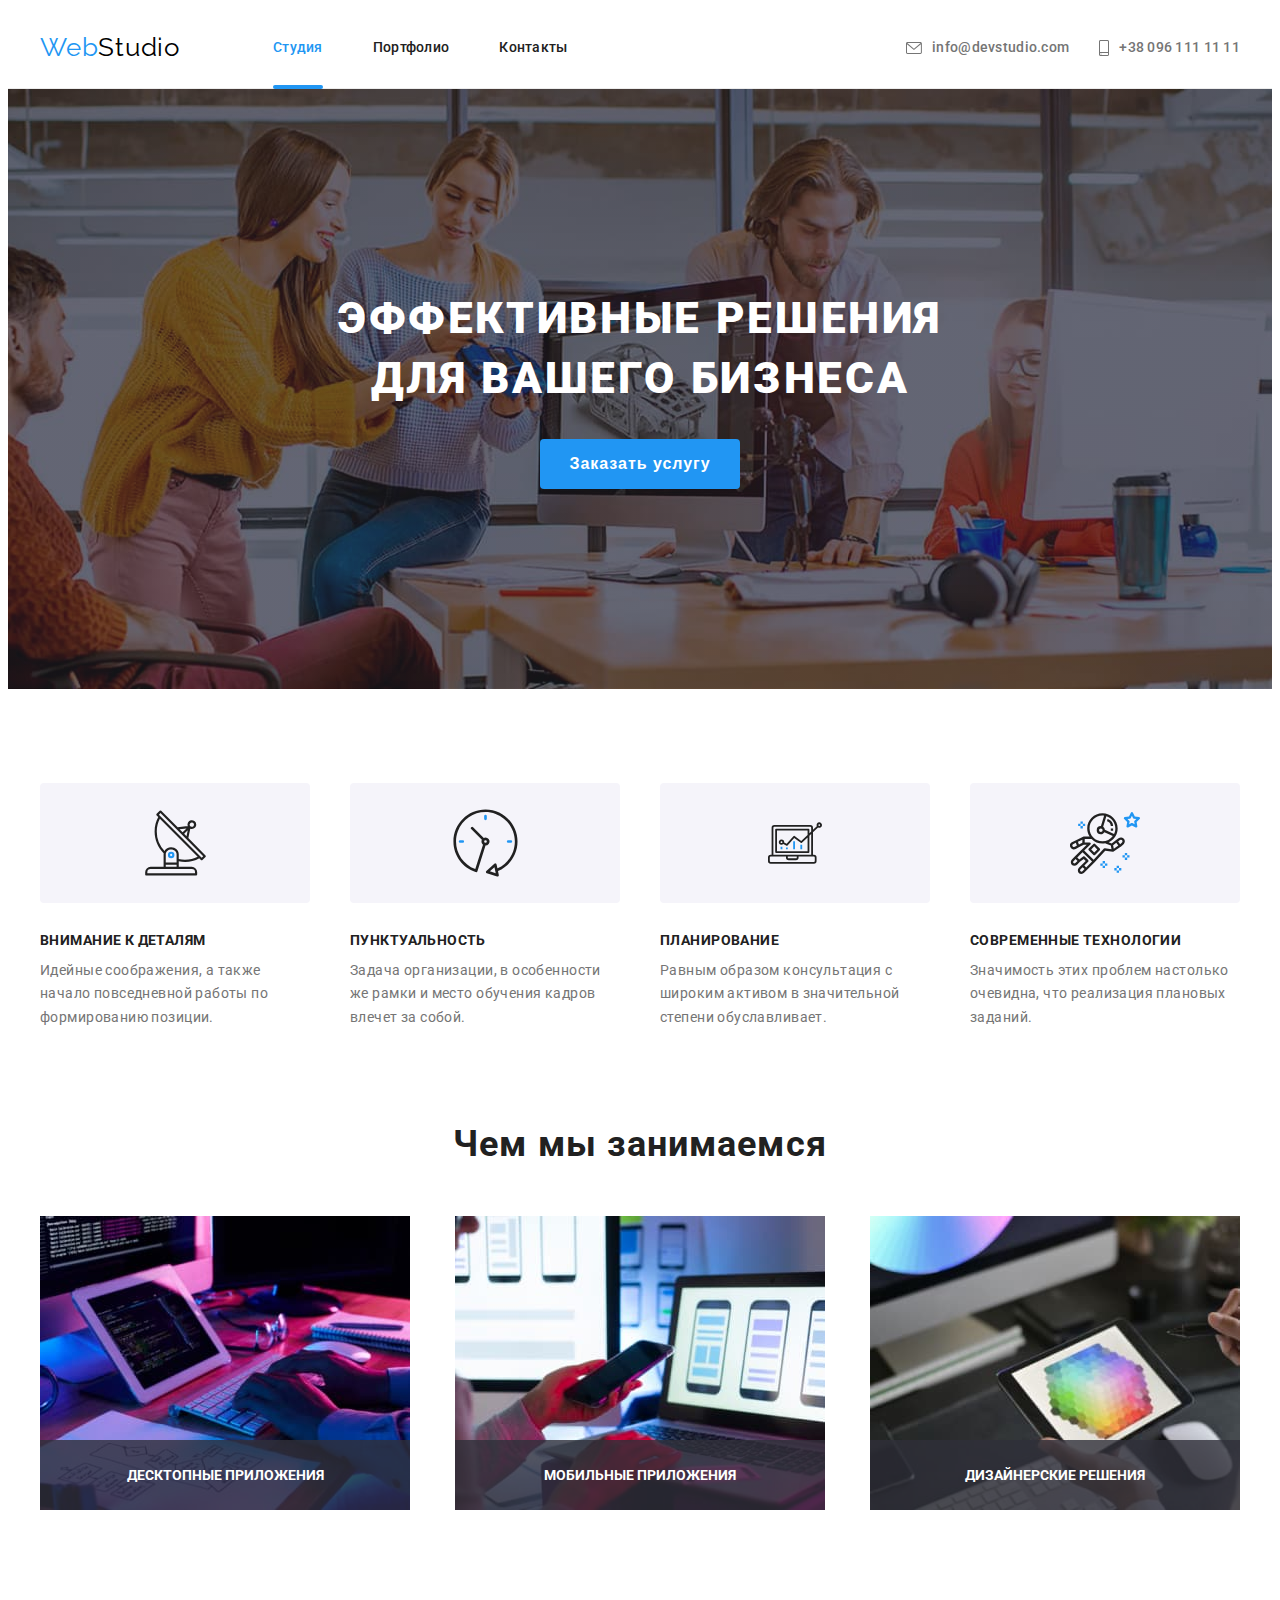
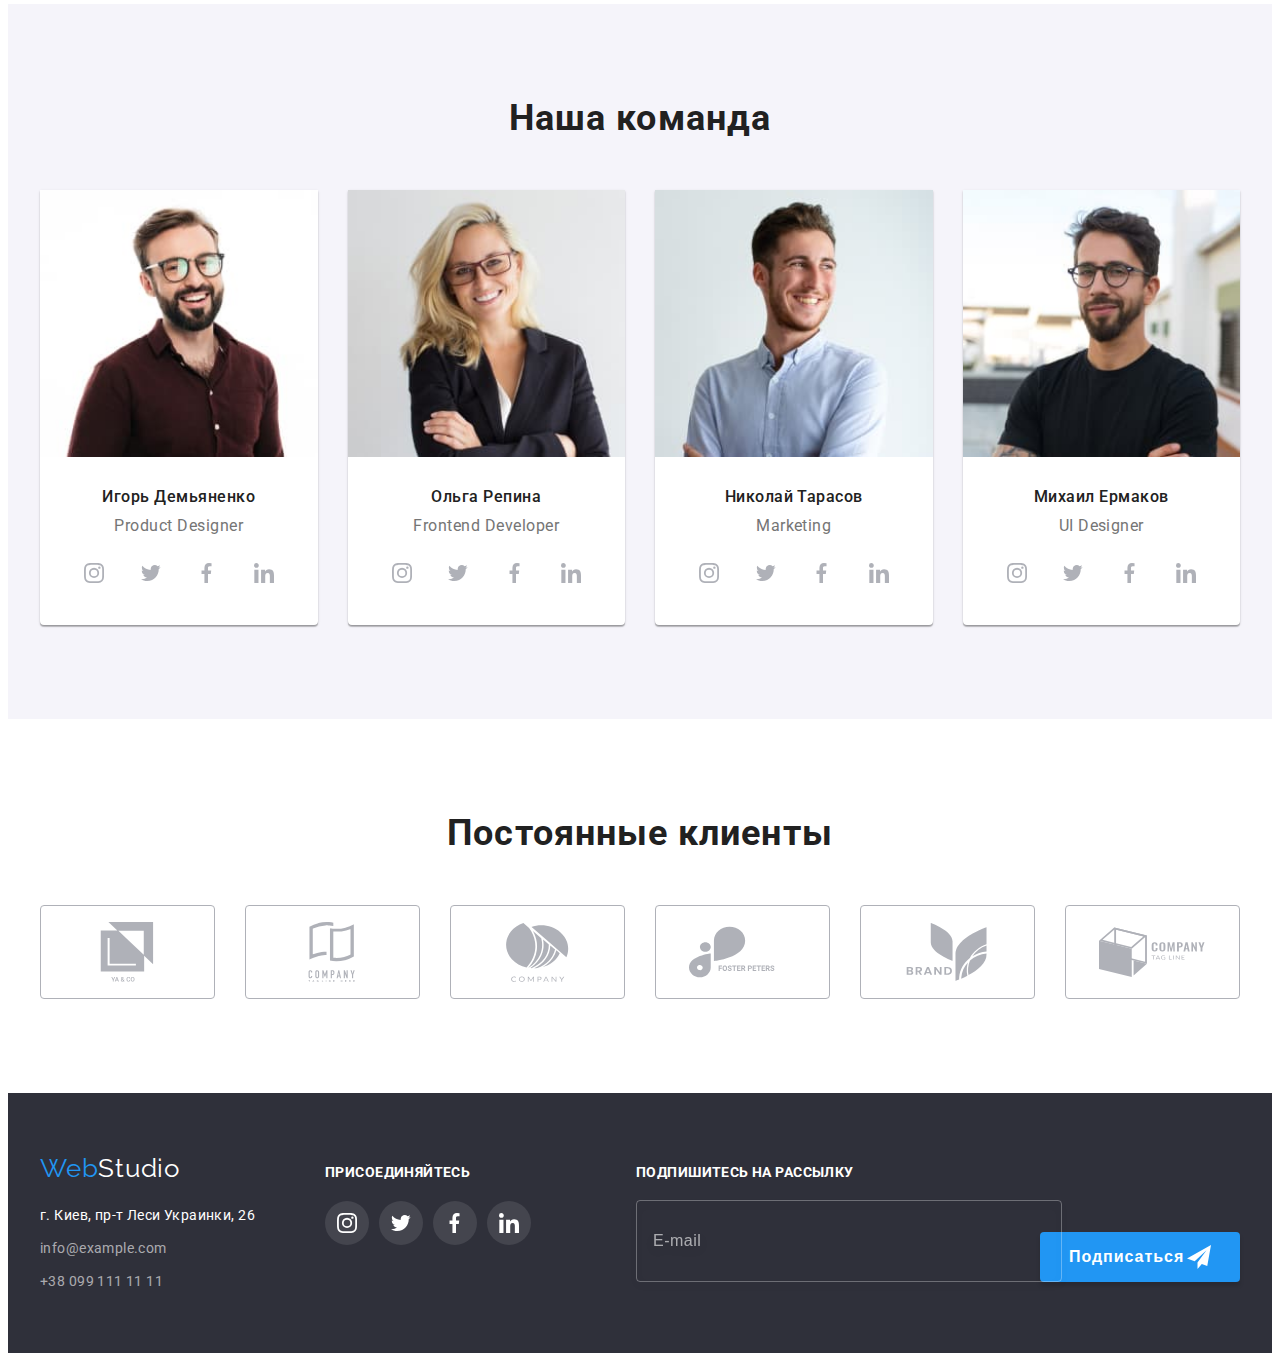
==== commit 29ee4039: "fixed html code" ====
--- a/index.html
+++ b/index.html
@@ -86,8 +86,7 @@
                     <use class="icon-cross" href="images/sprite.svg#burger-cross"></use>
                     <use class="icon-menu" href="images/sprite.svg#burger-menu"></use>
                 </svg>
-            
-            </div>           
+            </button>          
         </div>             
     </header>
     <main>
--- a/css/main.min.css
+++ b/css/main.min.css
@@ -1 +1 @@
-h1,h2,h3,h4{margin:0px}body{font-family:"Roboto",sans-serif;color:#212121}body.modal-open{overflow:hidden}body li{list-style-type:none}body a{text-decoration:none}img{display:block}button{cursor:pointer;border:none;background:none}p{color:#757575;font-size:14px;line-height:1.7;letter-spacing:.03em;margin:0px}ul{padding:0px;margin:0px}nav{display:-webkit-box;display:-ms-flexbox;display:flex}section{padding:94px 0}.header{border-bottom:solid 1px #ececec;width:100%}.container{margin-left:auto;margin-right:auto;padding:0 15px;outline:1px solid red}@media screen and (min-width: 480px){.container{width:480px}}@media screen and (min-width: 768px){.container{width:768px}}@media screen and (min-width: 1200px){.container{width:1200px}}.hidden{width:1px;height:1px;overflow:hidden;opacity:0;margin-top:-1px}.header__container{display:-webkit-box;display:-ms-flexbox;display:flex;-webkit-box-pack:justify;-ms-flex-pack:justify;justify-content:space-between;-webkit-box-align:center;-ms-flex-align:center;align-items:center;height:60px}@media screen and (min-width: 768px){.header__container{height:80px}}.logo{display:block;-ms-flex-item-align:center;align-self:center;color:#000;font-family:Raleway;font-size:24px;line-height:1.17;letter-spacing:.03em;padding:15px 0}.logo__web{color:#2196f3}@media screen and (min-width: 1200px){.logo{font-size:26px;line-height:1.2;padding:24px 0}}.footer__logo{color:#fff;padding:0;margin-bottom:20px}@media screen and (min-width: 1200px){.footer__logo{-ms-flex-item-align:start;align-self:start}}.nav{width:100%;height:100%;display:-webkit-box;display:-ms-flexbox;display:flex;-webkit-box-pack:justify;-ms-flex-pack:justify;justify-content:space-between}.nav-menu{display:none}@media screen and (min-width: 768px){.nav-menu{display:-webkit-box;display:-ms-flexbox;display:flex;-webkit-box-pack:justify;-ms-flex-pack:justify;justify-content:space-between;-webkit-box-align:center;-ms-flex-align:center;align-items:center}}@media screen and (min-width: 1200px){.nav-menu{display:-webkit-box;display:-ms-flexbox;display:flex;-webkit-box-align:center;-ms-flex-align:center;align-items:center;margin-left:93px}}.nav-menu__item:not(:last-child){margin-right:50px}.nav-menu__link{display:inline-block;position:relative;color:#212121;font-size:14px;font-weight:500;letter-spacing:.02em;line-height:1.14em;padding:32px 0;-webkit-transition:color 250ms cubic-bezier(0.4, 0, 0.2, 1);-o-transition:color 250ms cubic-bezier(0.4, 0, 0.2, 1);transition:color 250ms cubic-bezier(0.4, 0, 0.2, 1)}.nav-menu__link:hover,.nav-menu__link:focus,.nav-menu__link--active{color:#2196f3}.nav-menu__link--active::after{position:absolute;content:"";display:block;width:100%;height:4px;bottom:-1px;background-color:#2196f3;border-radius:2px;-webkit-transform:scale(1);-ms-transform:scale(1);transform:scale(1)}.nav-menu__link:not(.nav-menu__link--active)::after{position:absolute;content:"";display:block;width:100%;height:4px;bottom:-1px;background-color:#2196f3;border-radius:2px;-webkit-transform:scale(0);-ms-transform:scale(0);transform:scale(0);-webkit-transform-origin:left 10%;-ms-transform-origin:left 10%;transform-origin:left 10%;-webkit-transition:-webkit-transform 250ms cubic-bezier(0.4, 0, 0.2, 1);transition:-webkit-transform 250ms cubic-bezier(0.4, 0, 0.2, 1);-o-transition:transform 250ms cubic-bezier(0.4, 0, 0.2, 1);transition:transform 250ms cubic-bezier(0.4, 0, 0.2, 1);transition:transform 250ms cubic-bezier(0.4, 0, 0.2, 1), -webkit-transform 250ms cubic-bezier(0.4, 0, 0.2, 1)}.nav-menu__link:hover:after{-webkit-transform:scale(1);-ms-transform:scale(1);transform:scale(1)}.mobile-menu{position:absolute;left:0;display:none;-webkit-box-orient:vertical;-webkit-box-direction:normal;-ms-flex-direction:column;flex-direction:column;-webkit-box-pack:justify;-ms-flex-pack:justify;justify-content:space-between;width:100vw;height:100%;background-color:rgba(255,255,255,.9);-webkit-backdrop-filter:blur(10px);backdrop-filter:blur(10px);padding:48px 40px;z-index:50}.mobile-menu.is-opened{display:-webkit-box;display:-ms-flexbox;display:flex}.mobile-nav__link{font-size:40px;line-height:1.17;text-transform:capitalize;font-weight:500;color:#212121;-webkit-transition:color 250ms cubic-bezier(0.4, 0, 0.2, 1);-o-transition:color 250ms cubic-bezier(0.4, 0, 0.2, 1);transition:color 250ms cubic-bezier(0.4, 0, 0.2, 1)}.mobile-nav__link--active{color:#2196f3}.mobile-nav__link:hover,.mobile-nav__link:focus{color:#2196f3}.mobile-nav__item{padding-bottom:35px}.mobile-contacts{margin-top:auto}.mobile-contacts__item{padding-bottom:32px}.mobile-contacts__link--phone{font-size:34px;line-height:1.17;letter-spacing:.02em;color:#2196f3}@media screen and (max-width: 374px){.mobile-contacts__link--phone{font-size:22px}}.mobile-contacts__link--mail{font-size:24px;line-height:1.17;letter-spacing:.02em;color:#757575}.mobile-social{display:-webkit-box;display:-ms-flexbox;display:flex;-ms-flex-wrap:wrap;flex-wrap:wrap;-webkit-box-pack:start;-ms-flex-pack:start;justify-content:flex-start}.mobile-social__link{color:#2196f3;font-size:18px;font-weight:500;line-height:1.22;text-transform:capitalize}.mobile-social__item{display:-webkit-box;display:-ms-flexbox;display:flex;margin:30px 10px 0 0}.mobile-social__item:not(:last-child):after{content:"";display:block;width:1px;background-color:rgba(21,21,21,.2);height:100%;margin-left:10px}.header-contacts{display:none}@media screen and (min-width: 768px){.header-contacts{display:-webkit-box;display:-ms-flexbox;display:flex;-webkit-box-pack:center;-ms-flex-pack:center;justify-content:center;-webkit-box-orient:vertical;-webkit-box-direction:normal;-ms-flex-direction:column;flex-direction:column}}@media screen and (min-width: 1200px){.header-contacts{-webkit-box-orient:horizontal;-webkit-box-direction:normal;-ms-flex-direction:row;flex-direction:row;margin-left:auto;-webkit-box-align:center;-ms-flex-align:center;align-items:center}}.header-contacts__link{display:-webkit-box;display:-ms-flexbox;display:flex;-webkit-box-align:center;-ms-flex-align:center;align-items:center;color:#757575;font-weight:500;font-size:12px;letter-spacing:.02em;line-height:1.14em;position:relative;-webkit-transition:color 250ms cubic-bezier(0.4, 0, 0.2, 1);-o-transition:color 250ms cubic-bezier(0.4, 0, 0.2, 1);transition:color 250ms cubic-bezier(0.4, 0, 0.2, 1)}@media screen and (min-width: 1200px){.header-contacts__link{font-size:14px;padding:32px 0}}@media screen and (min-width: 768px){.header-contacts__item:not(:first-child){margin-top:10px}}@media screen and (min-width: 1200px){.header-contacts__item:not(:first-child){margin-left:30px;margin-top:0px}}.header-contacts__icon{fill:#757575;margin-right:8px;-webkit-transition:250ms cubic-bezier(0.4, 0, 0.2, 1);-o-transition:250ms cubic-bezier(0.4, 0, 0.2, 1);transition:250ms cubic-bezier(0.4, 0, 0.2, 1)}@media screen and (min-width: 1200px){.header-contacts__icon{margin-right:10px}}.header-contacts__icon--smartphone{width:10px;height:14px}@media screen and (min-width: 1200px){.header-contacts__icon--smartphone{width:10px;height:16px}}.header-contacts__icon--envelope{width:14px;height:10px}@media screen and (min-width: 1200px){.header-contacts__icon--envelope{width:16px;height:12px}}.header-contacts__link:hover svg,.header-contacts a:focus svg{fill:#2196f3}.header-contacts a:hover,.header-contacts a:focus{color:#2196f3}.burger__button{display:inline-block;width:40px;height:40px;padding:0px 0px;z-index:50}@media screen and (min-width: 768px){.burger__button{display:none}}.burger__button .icon-cross{display:none;-webkit-transition:-webkit-transform 250ms cubic-bezier(0.4, 0, 0.2, 1);transition:-webkit-transform 250ms cubic-bezier(0.4, 0, 0.2, 1);-o-transition:transform 250ms cubic-bezier(0.4, 0, 0.2, 1);transition:transform 250ms cubic-bezier(0.4, 0, 0.2, 1);transition:transform 250ms cubic-bezier(0.4, 0, 0.2, 1), -webkit-transform 250ms cubic-bezier(0.4, 0, 0.2, 1);-webkit-transform-origin:50% 50%;-ms-transform-origin:50% 50%;transform-origin:50% 50%}.burger__button.is-opened .icon-cross{display:block}.burger__button.is-opened .icon-menu{display:none}.burger__button:hover .icon-menu{fill:#2196f3;-webkit-transition:fill 250ms cubic-bezier(0.4, 0, 0.2, 1);-o-transition:fill 250ms cubic-bezier(0.4, 0, 0.2, 1);transition:fill 250ms cubic-bezier(0.4, 0, 0.2, 1)}.burger__button:hover .icon-cross{fill:#2196f3;-webkit-transform:rotate(180deg);-ms-transform:rotate(180deg);transform:rotate(180deg);-webkit-transform-origin:50% 50%;-ms-transform-origin:50% 50%;transform-origin:50% 50%}.icon-cross,.icon-menu{fill:#212121}.hero{width:100%;padding:118px 0;margin-left:auto;margin-right:auto;background-size:cover;background-position:center;background-repeat:no-repeat;background-color:#2f303a}@media screen and (max-width: 767px){.hero{background-image:-webkit-gradient(linear, left top, right top, from(rgba(47, 48, 58, 0.4)), to(rgba(47, 48, 58, 0.4))),url("../images/mobile/hero/hero_mb_480@1x.jpg");background-image:-o-linear-gradient(left, rgba(47, 48, 58, 0.4), rgba(47, 48, 58, 0.4)),url("../images/mobile/hero/hero_mb_480@1x.jpg");background-image:linear-gradient(to right, rgba(47, 48, 58, 0.4), rgba(47, 48, 58, 0.4)),url("../images/mobile/hero/hero_mb_480@1x.jpg")}}@media screen and (min-width: 768px){.hero{background-image:-webkit-gradient(linear, left top, right top, from(rgba(47, 48, 58, 0.4)), to(rgba(47, 48, 58, 0.4))),url("../images/tablet/hero/hero_tb_768@1x.jpg");background-image:-o-linear-gradient(left, rgba(47, 48, 58, 0.4), rgba(47, 48, 58, 0.4)),url("../images/tablet/hero/hero_tb_768@1x.jpg");background-image:linear-gradient(to right, rgba(47, 48, 58, 0.4), rgba(47, 48, 58, 0.4)),url("../images/tablet/hero/hero_tb_768@1x.jpg")}}@media screen and (min-width: 1200px){.hero{margin-left:auto;margin-right:auto;background-image:-webkit-gradient(linear, left top, right top, from(rgba(47, 48, 58, 0.4)), to(rgba(47, 48, 58, 0.4))),url("../images/desktop/hero/hero_ds_1600@1x.jpg");background-image:-o-linear-gradient(left, rgba(47, 48, 58, 0.4), rgba(47, 48, 58, 0.4)),url("../images/desktop/hero/hero_ds_1600@1x.jpg");background-image:linear-gradient(to right, rgba(47, 48, 58, 0.4), rgba(47, 48, 58, 0.4)),url("../images/desktop/hero/hero_ds_1600@1x.jpg");background-size:cover}}@media(min-device-pixel-ratio: 2),(-webkit-min-device-pixel-ratio: 2),(-o-min-device-pixel-ratio: 2/1),(min-resolution: 192dpi),(min-resolution: 2dppx){.hero{background-image:-webkit-gradient(linear, left top, right top, from(rgba(47, 48, 58, 0.4)), to(rgba(47, 48, 58, 0.4))),url("../images/mobile/hero/hero_mb_480@2x.jpg");background-image:-o-linear-gradient(left, rgba(47, 48, 58, 0.4), rgba(47, 48, 58, 0.4)),url("../images/mobile/hero/hero_mb_480@2x.jpg");background-image:linear-gradient(to right, rgba(47, 48, 58, 0.4), rgba(47, 48, 58, 0.4)),url("../images/mobile/hero/hero_mb_480@2x.jpg")}}@media(min-device-pixel-ratio: 3),(-webkit-min-device-pixel-ratio: 3),(-o-min-device-pixel-ratio: 3/1),(min-resolution: 288dpi),(min-resolution: 3dppx){.hero{background-image:-webkit-gradient(linear, left top, right top, from(rgba(47, 48, 58, 0.4)), to(rgba(47, 48, 58, 0.4))),url("../images/mobile/hero/hero_mb_480@3x.jpg");background-image:-o-linear-gradient(left, rgba(47, 48, 58, 0.4), rgba(47, 48, 58, 0.4)),url("../images/mobile/hero/hero_mb_480@3x.jpg");background-image:linear-gradient(to right, rgba(47, 48, 58, 0.4), rgba(47, 48, 58, 0.4)),url("../images/mobile/hero/hero_mb_480@3x.jpg")}}@media screen and (min-width: 1200px){.hero{padding:200px 0}}@media(min-device-pixel-ratio: 2),(-webkit-min-device-pixel-ratio: 2),(-o-min-device-pixel-ratio: 2/1),(min-resolution: 192dpi),(min-resolution: 2dppx){.hero{background-image:-webkit-gradient(linear, left top, right top, from(rgba(47, 48, 58, 0.4)), to(rgba(47, 48, 58, 0.4))),url("../images/tablet/hero/hero_tb_768@2x.jpg");background-image:-o-linear-gradient(left, rgba(47, 48, 58, 0.4), rgba(47, 48, 58, 0.4)),url("../images/tablet/hero/hero_tb_768@2x.jpg");background-image:linear-gradient(to right, rgba(47, 48, 58, 0.4), rgba(47, 48, 58, 0.4)),url("../images/tablet/hero/hero_tb_768@2x.jpg")}}@media(min-device-pixel-ratio: 3),(-webkit-min-device-pixel-ratio: 3),(-o-min-device-pixel-ratio: 3/1),(min-resolution: 288dpi),(min-resolution: 3dppx){.hero{background-image:-webkit-gradient(linear, left top, right top, from(rgba(47, 48, 58, 0.4)), to(rgba(47, 48, 58, 0.4))),url("../images/tablet/hero/hero_tb_768@3x.jpg");background-image:-o-linear-gradient(left, rgba(47, 48, 58, 0.4), rgba(47, 48, 58, 0.4)),url("../images/tablet/hero/hero_tb_768@3x.jpg");background-image:linear-gradient(to right, rgba(47, 48, 58, 0.4), rgba(47, 48, 58, 0.4)),url("../images/tablet/hero/hero_tb_768@3x.jpg")}}@media(min-device-pixel-ratio: 2),(-webkit-min-device-pixel-ratio: 2),(-o-min-device-pixel-ratio: 2/1),(min-resolution: 192dpi),(min-resolution: 2dppx){.hero{background-image:-webkit-gradient(linear, left top, right top, from(rgba(47, 48, 58, 0.4)), to(rgba(47, 48, 58, 0.4))),url("../images/desktop/hero/hero_ds_1600@2x.jpg");background-image:-o-linear-gradient(left, rgba(47, 48, 58, 0.4), rgba(47, 48, 58, 0.4)),url("../images/desktop/hero/hero_ds_1600@2x.jpg");background-image:linear-gradient(to right, rgba(47, 48, 58, 0.4), rgba(47, 48, 58, 0.4)),url("../images/desktop/hero/hero_ds_1600@2x.jpg")}}@media(min-device-pixel-ratio: 3),(-webkit-min-device-pixel-ratio: 3),(-o-min-device-pixel-ratio: 3/1),(min-resolution: 288dpi),(min-resolution: 3dppx){.hero{background-image:-webkit-gradient(linear, left top, right top, from(rgba(47, 48, 58, 0.4)), to(rgba(47, 48, 58, 0.4))),url("../images/desktop/hero/hero_ds_1600@3x.jpg");background-image:-o-linear-gradient(left, rgba(47, 48, 58, 0.4), rgba(47, 48, 58, 0.4)),url("../images/desktop/hero/hero_ds_1600@3x.jpg");background-image:linear-gradient(to right, rgba(47, 48, 58, 0.4), rgba(47, 48, 58, 0.4)),url("../images/desktop/hero/hero_ds_1600@3x.jpg")}}.hero__overlay{margin:0 auto;display:-webkit-box;display:-ms-flexbox;display:flex;-webkit-box-align:center;-ms-flex-align:center;align-items:center;-webkit-box-orient:vertical;-webkit-box-direction:normal;-ms-flex-direction:column;flex-direction:column;-webkit-box-pack:center;-ms-flex-pack:center;justify-content:center}.hero__title{color:#fff;font-size:26px;font-weight:900;letter-spacing:.06em;line-height:1.6;text-align:center;text-transform:uppercase;margin-bottom:30px}@media screen and (min-width: 1200px){.hero__title{font-size:44px;line-height:1.36}}.hero__button{display:inline-block;background-color:#2196f3;color:#fff;font-weight:700;font-size:16px;line-height:1.87;text-align:center;letter-spacing:.06em;padding:11px,34px;border:none;min-width:200px;min-height:50px;border-radius:4px;-webkit-transition:background-color 250ms cubic-bezier(0.4, 0, 0.2, 1);-o-transition:background-color 250ms cubic-bezier(0.4, 0, 0.2, 1);transition:background-color 250ms cubic-bezier(0.4, 0, 0.2, 1)}.hero__button:hover,.hero__button:focus{background-color:#188ce8}.benefits{padding:60px 0px}@media screen and (min-width: 1200px){.benefits{padding:94px 0}}@media screen and (min-width: 768px){.benefits__list{display:-webkit-box;display:-ms-flexbox;display:flex;-ms-flex-wrap:wrap;flex-wrap:wrap;-webkit-box-pack:justify;-ms-flex-pack:justify;justify-content:space-between;margin:-15px}}@media screen and (min-width: 768px)and (min-width: 1200px){.benefits__list{-webkit-box-pack:justify;-ms-flex-pack:justify;justify-content:space-between;margin:0}}.benefits__item{margin-bottom:30px}@media screen and (min-width: 768px){.benefits__item{width:calc((100% - 4 * 15px) / 2);margin:15px}}@media screen and (min-width: 768px)and (min-width: 1200px){.benefits__item{width:270px;margin:0}}.benefits__item:last-child{margin-bottom:0}.benefits__icon-frame{height:120px;border-radius:4px;background-color:#f5f4fa;display:-webkit-box;display:-ms-flexbox;display:flex;-webkit-box-pack:center;-ms-flex-pack:center;justify-content:center;-webkit-box-align:center;-ms-flex-align:center;align-items:center;margin-bottom:30px}.benefits__label{font-size:14px;font-weight:700;letter-spacing:.03em;margin-bottom:10px;line-height:1.14;text-transform:uppercase;text-align:center}@media screen and (min-width: 1200px){.benefits__label{text-align:left}}.activity{padding-top:0px;display:none}@media screen and (min-width: 1200px){.activity{display:block}}.activity__list{display:-webkit-box;display:-ms-flexbox;display:flex;-webkit-box-pack:justify;-ms-flex-pack:justify;justify-content:space-between}.activity__item{position:relative}.activity__title{font-size:36px;font-weight:700;letter-spacing:.03em;line-height:1.16;text-align:center;margin-bottom:50px}.activity__overlay{display:-webkit-box;display:-ms-flexbox;display:flex;-webkit-box-pack:center;-ms-flex-pack:center;justify-content:center;-webkit-box-align:center;-ms-flex-align:center;align-items:center;position:absolute;width:100%;height:70px;left:0%;bottom:0px;background-color:rgba(47,48,58,.8);color:#fff;text-transform:uppercase;font-size:14px;font-weight:700;line-height:1.17}.team{background-color:#f5f4fa;padding:60px 0}@media screen and (min-width: 1200px){.team{padding:94px 0}}.team__title{font-size:28px;font-weight:700;letter-spacing:.03em;line-height:1.16;text-align:center;margin-bottom:30px}@media screen and (min-width: 1200px){.team__title{font-size:36px;margin-bottom:50px}}.team__list{width:100%;display:-webkit-box;display:-ms-flexbox;display:flex;-ms-flex-wrap:wrap;flex-wrap:wrap;-webkit-box-pack:center;-ms-flex-pack:center;justify-content:center}@media screen and (min-width: 768px){.team__list{-webkit-box-pack:justify;-ms-flex-pack:justify;justify-content:space-between}}@media screen and (min-width: 1200px){.team__list{-ms-flex-wrap:nowrap;flex-wrap:nowrap}}.team__item{background-color:#fff;border-radius:0px 0px 4px 4px;-webkit-box-shadow:0px 2px 1px rgba(0,0,0,.2),0px 1px 1px rgba(0,0,0,.14),0px 1px 3px rgba(0,0,0,.12);box-shadow:0px 2px 1px rgba(0,0,0,.2),0px 1px 1px rgba(0,0,0,.14),0px 1px 3px rgba(0,0,0,.12);margin-bottom:30px}@media screen and (min-width: 768px){.team__item{-ms-flex-preferred-size:calc((100% - 2 * 15px) / 2);flex-basis:calc((100% - 2 * 15px) / 2);margin-bottom:30px}}@media screen and (min-width: 768px)and (min-width: 1200px){.team__item{-ms-flex-preferred-size:calc((100% - 6 * 15px) / 4);flex-basis:calc((100% - 6 * 15px) / 4);margin:0px}}.team__item:last-child{margin-bottom:0px}@media screen and (min-width: 768px){.team__item:nth-last-child(-n+2){margin-bottom:0px}}.team__img{width:100%;height:auto}.team__name{font-weight:500;font-size:16px;line-height:1.2;letter-spacing:.03em;margin-bottom:10px}.team__position{font-size:16px;line-height:1.2;margin:0px;letter-spacing:.03em}.team__meta{text-align:center;padding-top:30px;padding-bottom:24px}@media screen and (min-width: 1200px){.team__meta{padding:30px 32px}}.social__list{display:-webkit-box;display:-ms-flexbox;display:flex;-webkit-box-pack:center;-ms-flex-pack:center;justify-content:center;-webkit-box-align:center;-ms-flex-align:center;align-items:center;margin-top:16px}@media screen and (min-width: 1200px){.social__list{-webkit-box-pack:justify;-ms-flex-pack:justify;justify-content:space-between}}.social__item{display:-webkit-box;display:-ms-flexbox;display:flex;-webkit-box-pack:center;-ms-flex-pack:center;justify-content:center;-webkit-box-align:center;-ms-flex-align:center;align-items:center}.social__item:not(:last-child){margin-right:10px}.social__link{display:-webkit-box;display:-ms-flexbox;display:flex;-webkit-box-pack:center;-ms-flex-pack:center;justify-content:center;-webkit-box-align:center;-ms-flex-align:center;align-items:center;width:44px;height:44px;border-radius:50%;color:#afb1b8;-webkit-transition:background-color 250ms cubic-bezier(0.4, 0, 0.2, 1);-o-transition:background-color 250ms cubic-bezier(0.4, 0, 0.2, 1);transition:background-color 250ms cubic-bezier(0.4, 0, 0.2, 1)}.social__icon{fill:currentColor;-webkit-transition:fill 250ms cubic-bezier(0.4, 0, 0.2, 1);-o-transition:fill 250ms cubic-bezier(0.4, 0, 0.2, 1);transition:fill 250ms cubic-bezier(0.4, 0, 0.2, 1)}.social__link:hover,.social__link:focus{background-color:#2196f3}.social__link:hover .social__icon,.social__link:focus .social__icon{fill:#fff}.customers{padding:60px 0}@media screen and (min-width: 1200px){.customers{padding:94px 0}}.customers__title{font-size:28px;font-weight:700;letter-spacing:.03em;line-height:1.17;text-align:center;margin-bottom:30px}@media screen and (min-width: 1200px){.customers__title{font-size:36px;line-height:1.16;margin-bottom:50px}}.customers__list{display:-webkit-box;display:-ms-flexbox;display:flex;-webkit-box-pack:justify;-ms-flex-pack:justify;justify-content:space-between;-ms-flex-wrap:wrap;flex-wrap:wrap;min-width:260px;margin:-15px -15px 0 -15px}@media screen and (min-width: 1200px){.customers__list{-ms-flex-wrap:nowrap;flex-wrap:nowrap;margin:0}}.customers__item{-ms-flex-preferred-size:calc((100% - 4 * 15px) / 2);flex-basis:calc((100% - 4 * 15px) / 2);margin:15px}@media screen and (min-width: 768px){.customers__item{-ms-flex-preferred-size:calc((100% - 6 * 15px) / 3);flex-basis:calc((100% - 6 * 15px) / 3)}}@media screen and (min-width: 1200px){.customers__item{-ms-flex-preferred-size:calc((100% - 150px) / 6);flex-basis:calc((100% - 150px) / 6);margin:0}}.customers__item:nth-last-child(-n+2){margin-bottom:0px}@media screen and (min-width: 768px){.customers__item:nth-last-child(-n+3){margin-bottom:0px}}.customers__link{display:-webkit-box;display:-ms-flexbox;display:flex;-webkit-box-pack:center;-ms-flex-pack:center;justify-content:center;-webkit-box-align:center;-ms-flex-align:center;align-items:center;height:92px;border:1px solid #afb1b8;border-radius:4px;color:#afb1b8;-webkit-transition:border-color 250ms cubic-bezier(0.4, 0, 0.2, 1);-o-transition:border-color 250ms cubic-bezier(0.4, 0, 0.2, 1);transition:border-color 250ms cubic-bezier(0.4, 0, 0.2, 1)}.customers__link:hover,.customers__link:focus{border-color:#2196f3}.customers__link:hover .customers__logo,.customers__link:focus .customers__logo{fill:#2196f3}.customers__logo{fill:currentColor;-webkit-transition:fill 250ms cubic-bezier(0.4, 0, 0.2, 1);-o-transition:fill 250ms cubic-bezier(0.4, 0, 0.2, 1);transition:fill 250ms cubic-bezier(0.4, 0, 0.2, 1)}.footer{background-color:#2f303a;padding:60px 0}.footer__container{display:-webkit-box;display:-ms-flexbox;display:flex;-ms-flex-wrap:wrap;flex-wrap:wrap;-webkit-box-pack:center;-ms-flex-pack:center;justify-content:center}@media screen and (min-width: 768px){.footer__container{-webkit-box-align:baseline;-ms-flex-align:baseline;align-items:baseline}}@media screen and (min-width: 1200px){.footer__container{-ms-flex-wrap:nowrap;flex-wrap:nowrap}}.footer-contacts{-ms-flex-preferred-size:100%;flex-basis:100%;display:-webkit-box;display:-ms-flexbox;display:flex;-webkit-box-orient:vertical;-webkit-box-direction:normal;-ms-flex-direction:column;flex-direction:column;-webkit-box-align:center;-ms-flex-align:center;align-items:center;margin-bottom:60px}@media screen and (min-width: 768px){.footer-contacts{-ms-flex-preferred-size:50%;flex-basis:50%}}@media screen and (min-width: 1200px){.footer-contacts{-webkit-box-align:start;-ms-flex-align:start;align-items:flex-start;-ms-flex-preferred-size:auto;flex-basis:auto;margin-bottom:0}}.footer-contacts__link{color:rgba(255,255,255,.6);font-size:14px;letter-spacing:.03em;line-height:1.7;-webkit-transition:color 250ms cubic-bezier(0.4, 0, 0.2, 1);-o-transition:color 250ms cubic-bezier(0.4, 0, 0.2, 1);transition:color 250ms cubic-bezier(0.4, 0, 0.2, 1)}.footer-contacts__link:focus,.footer-contacts__link:hover{color:#2196f3}.footer-contacts__item:not(:last-child){margin-bottom:9px}.footer-adress{color:#fff;font-size:14px;font-style:normal;line-height:1.7;margin-bottom:9px;letter-spacing:.03em}.footer-social{margin-bottom:60px}@media screen and (min-width: 768px){.footer-social{margin:0 auto}}@media screen and (min-width: 1200px){.footer-social{margin-left:70px;-ms-flex-preferred-size:auto;flex-basis:auto}}.footer-social__list{display:-webkit-box;display:-ms-flexbox;display:flex}.footer-social__title{-ms-flex-preferred-size:100%;flex-basis:100%;text-align:center;font-size:14px;font-weight:700;letter-spacing:.03em;margin-bottom:10px;line-height:1.14;text-transform:uppercase;color:#fff;margin-bottom:20px}@media screen and (min-width: 1200px){.footer-social__title{text-align:left}}.footer-social__icon{fill:#fff}.footer-social__link:hover,.footer-social__link:focus{background-color:#2196f3}.footer-social__link{display:-webkit-box;display:-ms-flexbox;display:flex;-webkit-box-pack:center;-ms-flex-pack:center;justify-content:center;-webkit-box-align:center;-ms-flex-align:center;align-items:center;background-color:rgba(255,255,255,.1);width:44px;height:44px;border-radius:50%;-webkit-transition:background-color 250ms cubic-bezier(0.4, 0, 0.2, 1);-o-transition:background-color 250ms cubic-bezier(0.4, 0, 0.2, 1);transition:background-color 250ms cubic-bezier(0.4, 0, 0.2, 1)}.footer-social__item:not(:last-child){margin-right:10px}.subscribe{display:-webkit-box;display:-ms-flexbox;display:flex;-webkit-box-orient:vertical;-webkit-box-direction:normal;-ms-flex-direction:column;flex-direction:column;-webkit-box-align:stretch;-ms-flex-align:stretch;align-items:stretch;-ms-flex-preferred-size:100%;flex-basis:100%;color:#fff;font-weight:700;text-transform:uppercase;text-align:center;font-size:14px;line-height:1.17;letter-spacing:.03em}@media screen and (min-width: 1200px){.subscribe{-ms-flex-preferred-size:auto;flex-basis:auto;-webkit-box-orient:horizontal;-webkit-box-direction:normal;-ms-flex-direction:row;flex-direction:row;margin-left:auto;-webkit-box-align:end;-ms-flex-align:end;align-items:flex-end}}.subscribe__label{display:block;margin-bottom:20px}@media screen and (min-width: 1200px){.subscribe__label{text-align:left}}.subscribe__input{border:1px solid rgba(255,255,255,.3);border-radius:4px;height:50px;width:100%;max-width:450px;margin-bottom:20px;background-color:inherit;padding:15px 16px;color:#fff;-webkit-transition:border 250ms cubic-bezier(0.4, 0, 0.2, 1);-o-transition:border 250ms cubic-bezier(0.4, 0, 0.2, 1);transition:border 250ms cubic-bezier(0.4, 0, 0.2, 1);outline:none;-webkit-filter:drop-shadow(0px 4px 4px rgba(0, 0, 0, 0.15));filter:drop-shadow(0px 4px 4px rgba(0, 0, 0, 0.15))}@media screen and (min-width: 1200px){.subscribe__input{min-width:358px;margin-bottom:0}}.subscribe__input:focus,.subscribe__input:hover{border:1px solid #2196f3}.subscribe__input::-webkit-input-placeholder{color:rgba(255,255,255,.6);font-size:16px;line-height:1.25;letter-spacing:.03em}.subscribe__input::-moz-placeholder{color:rgba(255,255,255,.6);font-size:16px;line-height:1.25;letter-spacing:.03em}.subscribe__input:-ms-input-placeholder{color:rgba(255,255,255,.6);font-size:16px;line-height:1.25;letter-spacing:.03em}.subscribe__input::-ms-input-placeholder{color:rgba(255,255,255,.6);font-size:16px;line-height:1.25;letter-spacing:.03em}.subscribe__input::placeholder{color:rgba(255,255,255,.6);font-size:16px;line-height:1.25;letter-spacing:.03em}.subscribe__button{display:-webkit-box;display:-ms-flexbox;display:flex;-webkit-box-pack:justify;-ms-flex-pack:justify;justify-content:space-between;-webkit-box-align:center;-ms-flex-align:center;align-items:center;margin:0 auto;min-width:200px;height:50px;border-radius:4px;background-color:#2196f3;color:#fff;font-size:16px;font-weight:700;line-height:1.87;letter-spacing:.06em;-webkit-transition:background-color 250ms cubic-bezier(0.4, 0, 0.2, 1);-o-transition:background-color 250ms cubic-bezier(0.4, 0, 0.2, 1);transition:background-color 250ms cubic-bezier(0.4, 0, 0.2, 1);padding:0 29px;-webkit-box-shadow:0px 4px 4px rgba(0,0,0,.15);box-shadow:0px 4px 4px rgba(0,0,0,.15)}@media screen and (min-width: 1200px){.subscribe__button{margin-left:12px}}.subscribe__button:hover{background-color:#188ce8}.backdrop{position:fixed;top:0;left:0;width:100%;height:100%;background-color:rgba(0,0,0,.2);opacity:1;-webkit-transition:opacity 250ms cubic-bezier(0.4, 0, 0.2, 1);-o-transition:opacity 250ms cubic-bezier(0.4, 0, 0.2, 1);transition:opacity 250ms cubic-bezier(0.4, 0, 0.2, 1);z-index:100;overflow-y:scroll;padding:10px}.backdrop.is-hidden{opacity:0;pointer-events:none}.backdrop.is-hidden .modal{-webkit-transform:translate(-50%, -50%) scale(0.9);-ms-transform:translate(-50%, -50%) scale(0.9);transform:translate(-50%, -50%) scale(0.9)}.modal{position:absolute;top:50%;left:50%;-webkit-transform:translate(-50%, -50%) scale(1);-ms-transform:translate(-50%, -50%) scale(1);transform:translate(-50%, -50%) scale(1);width:calc(100% - 20px);height:610px;background-color:#fff;-webkit-transition:250ms cubic-bezier(0.4, 0, 0.2, 1);-o-transition:250ms cubic-bezier(0.4, 0, 0.2, 1);transition:250ms cubic-bezier(0.4, 0, 0.2, 1);padding:40px;border-radius:4px;-webkit-box-shadow:0px 1px 3px rgba(0,0,0,.12),0px 1px 1px rgba(0,0,0,.14),0px 2px 1px rgba(0,0,0,.2);box-shadow:0px 1px 3px rgba(0,0,0,.12),0px 1px 1px rgba(0,0,0,.14),0px 2px 1px rgba(0,0,0,.2)}@media screen and (max-width: 1199px){.modal{max-width:450px}}@media screen and (min-width: 768px){.modal{width:450px;height:610px}}@media screen and (min-width: 1200px){.modal{width:528px;height:581px}}.modal__title{text-align:center;color:#212121;font-size:20px;font-weight:700;line-height:1.5;letter-spacing:.03em;margin-bottom:30px}@media screen and (min-width: 1200px){.modal__title{line-height:1.17}}.modal-close{position:absolute;right:8px;top:8px;width:30px;height:30px;border-radius:50%;padding:0;margin:0;background-color:#fff;border:1px solid rgba(0,0,0,.1);fill:#000;-webkit-transition:fill 250ms cubic-bezier(0.4, 0, 0.2, 1);-o-transition:fill 250ms cubic-bezier(0.4, 0, 0.2, 1);transition:fill 250ms cubic-bezier(0.4, 0, 0.2, 1)}.modal-close__icon{position:absolute;top:50%;left:50%;-webkit-transform:translate(-50%, -50%);-ms-transform:translate(-50%, -50%);transform:translate(-50%, -50%)}.modal-close:hover{fill:#2196f3}.modal-form__wrap{position:relative;display:block;width:100%;height:40px;margin-bottom:28px}.modal-form__wrap:nth-child(4){margin-bottom:0px}.modal-form__input{width:100%;height:100%;border:1px solid rgba(33,33,33,.2);border-radius:4px;outline:none;padding-left:42px;font-size:14px;line-height:1.17;color:#757575;-webkit-transition:border-color 250ms cubic-bezier(0.4, 0, 0.2, 1);-o-transition:border-color 250ms cubic-bezier(0.4, 0, 0.2, 1);transition:border-color 250ms cubic-bezier(0.4, 0, 0.2, 1)}.modal-form .modal-comment{-webkit-transition:border-color 250ms cubic-bezier(0.4, 0, 0.2, 1);-o-transition:border-color 250ms cubic-bezier(0.4, 0, 0.2, 1);transition:border-color 250ms cubic-bezier(0.4, 0, 0.2, 1)}.modal-form__input:focus,.modal-form .modal-comment:focus{border-color:#2196f3}.modal-form__label{position:absolute;display:block;top:50%;left:42px;font-size:12px;letter-spacing:.01em;color:#757575;line-height:1.17;letter-spacing:.01em;-webkit-transform:translateY(-50%);-ms-transform:translateY(-50%);transform:translateY(-50%);-webkit-transition:-webkit-transform 250ms cubic-bezier(0.4, 0, 0.2, 1);transition:-webkit-transform 250ms cubic-bezier(0.4, 0, 0.2, 1);-o-transition:transform 250ms cubic-bezier(0.4, 0, 0.2, 1);transition:transform 250ms cubic-bezier(0.4, 0, 0.2, 1);transition:transform 250ms cubic-bezier(0.4, 0, 0.2, 1), -webkit-transform 250ms cubic-bezier(0.4, 0, 0.2, 1)}.modal-form__input:not(:-moz-placeholder-shown)+.modal-form__label{transform:translate(-42px, -3.1em)}.modal-form__input:not(:-ms-input-placeholder)+.modal-form__label{-ms-transform:translate(-42px, -3.1em);transform:translate(-42px, -3.1em)}.modal-form__wrap:focus-within>.modal-form__label,.modal-form__input:not(:placeholder-shown)+.modal-form__label{-webkit-transform:translate(-42px, -3.1em);-ms-transform:translate(-42px, -3.1em);transform:translate(-42px, -3.1em)}.modal-form__icon{position:absolute;top:50%;left:15px;-webkit-transform:translateY(-50%);-ms-transform:translateY(-50%);transform:translateY(-50%);fill:currentColor;-webkit-transition:fill 250ms cubic-bezier(0.4, 0, 0.2, 1);-o-transition:fill 250ms cubic-bezier(0.4, 0, 0.2, 1);transition:fill 250ms cubic-bezier(0.4, 0, 0.2, 1)}.modal-form__wrap:focus-within>.modal-form__icon{fill:#2196f3}.modal-form__wrap:focus-within>.modal-comment__input{border-color:#2196f3}.comment{min-height:120px}.comment-label{position:absolute;top:-1.5em;left:0;font-size:12px;line-height:1.17;letter-spacing:.01em;padding-bottom:4px;color:#757575}.modal-comment__input{position:relative;width:100%;min-height:100%;resize:none;outline:none;border:1px solid rgba(33,33,33,.2);border-radius:4px;padding:12px 16px;font-size:14px;line-height:1.17;color:#757575}.modal-comment__input::-webkit-input-placeholder{position:absolute;font-size:14px;line-height:1.17;color:#75757580;z-index:10}.modal-comment__input::-moz-placeholder{position:absolute;font-size:14px;line-height:1.17;color:#75757580;z-index:10}.modal-comment__input:-ms-input-placeholder{position:absolute;font-size:14px;line-height:1.17;color:#75757580;z-index:10}.modal-comment__input::-ms-input-placeholder{position:absolute;font-size:14px;line-height:1.17;color:#75757580;z-index:10}.modal-comment__input::placeholder{position:absolute;font-size:14px;line-height:1.17;color:#75757580;z-index:10}.label-position{position:relative;display:block}.modal-checkbox{position:relative;display:-webkit-box;display:-ms-flexbox;display:flex;-webkit-box-pack:center;-ms-flex-pack:center;justify-content:center;-webkit-box-align:center;-ms-flex-align:center;align-items:center;margin-top:20px;font-size:14px;line-height:1.7;letter-spacing:.03em;color:#2196f3;padding-bottom:30px}.modal-checkbox__link{color:#2196f3;text-decoration:underline;-webkit-text-decoration-skip-ink:none;text-decoration-skip-ink:none}.modal-checkbox__link:hover{cursor:pointer}.modal-checkbox__label{font-size:12px;line-height:1.17;letter-spacing:.03em;color:#757575}@media screen and (min-width: 1200px){.modal-checkbox__label{font-size:14px;line-height:1.7;letter-spacing:.03em}}.modal-checkbox__icon{display:inline-block;width:16px;height:15px;min-height:16px;min-width:16px;border:2px solid #000;border-radius:2px;margin-right:9px;-webkit-transition:border 250ms cubic-bezier(0.4, 0, 0.2, 1);-o-transition:border 250ms cubic-bezier(0.4, 0, 0.2, 1);transition:border 250ms cubic-bezier(0.4, 0, 0.2, 1)}.modal-checkbox--hidden:checked+.modal-checkbox__icon{background-color:#2196f3;border-color:#2196f3;background-image:url("../images/icon check.svg");background-size:contain;background-origin:border-box}.modal-checkbox--hidden:focus~.modal-checkbox__icon{border:2px solid #2196f3}.modal-checkbox:hover .modal-checkbox__icon{border:2px solid #2196f3}.modal-checkbox--hidden{position:absolute;width:1px;height:1px;margin:-1px;border:0;padding:0;overflow:hidden;clip:rect(0 0 0 0)}.modal-submit{display:block;min-width:200px;height:50px;border-radius:4px;background-color:#2196f3;font-size:16px;font-weight:700;letter-spacing:.06em;line-height:1.87;color:#fff;padding:0;margin:0 auto;-webkit-box-shadow:0px 4px 4px rgba(0,0,0,.15);box-shadow:0px 4px 4px rgba(0,0,0,.15);-webkit-transition:background-color 250ms cubic-bezier(0.4, 0, 0.2, 1);-o-transition:background-color 250ms cubic-bezier(0.4, 0, 0.2, 1);transition:background-color 250ms cubic-bezier(0.4, 0, 0.2, 1)}.modal-submit:hover{background-color:#188ce8}.portfolio-filter{display:-webkit-box;display:-ms-flexbox;display:flex;-webkit-box-pack:center;-ms-flex-pack:center;justify-content:center;margin-bottom:40px}@media screen and (min-width: 768px){.portfolio-filter{margin-bottom:30px}}@media screen and (min-width: 1200px){.portfolio-filter{margin-bottom:50px}}.portfolio-filter__list{display:-webkit-box;display:-ms-flexbox;display:flex;-ms-flex-wrap:wrap;flex-wrap:wrap;margin-bottom:-15px}.portfolio-filter__item{margin-right:8px;margin-bottom:15px}.portfolio-filter__item:last-child{margin-right:0}.portfolio-filter__button{font-family:inherit;color:#212121;font-weight:500;font-size:16px;letter-spacing:.03em;line-height:1.62;background-color:#f5f4fa;padding:6px 22px;border-radius:4px;-webkit-transition:background-color 250ms cubic-bezier(0.4, 0, 0.2, 1),color 250ms cubic-bezier(0.4, 0, 0.2, 1),-webkit-box-shadow 250ms cubic-bezier(0.4, 0, 0.2, 1);transition:background-color 250ms cubic-bezier(0.4, 0, 0.2, 1),color 250ms cubic-bezier(0.4, 0, 0.2, 1),-webkit-box-shadow 250ms cubic-bezier(0.4, 0, 0.2, 1);-o-transition:background-color 250ms cubic-bezier(0.4, 0, 0.2, 1),color 250ms cubic-bezier(0.4, 0, 0.2, 1),box-shadow 250ms cubic-bezier(0.4, 0, 0.2, 1);transition:background-color 250ms cubic-bezier(0.4, 0, 0.2, 1),color 250ms cubic-bezier(0.4, 0, 0.2, 1),box-shadow 250ms cubic-bezier(0.4, 0, 0.2, 1);transition:background-color 250ms cubic-bezier(0.4, 0, 0.2, 1),color 250ms cubic-bezier(0.4, 0, 0.2, 1),box-shadow 250ms cubic-bezier(0.4, 0, 0.2, 1),-webkit-box-shadow 250ms cubic-bezier(0.4, 0, 0.2, 1)}.portfolio-filter__button:hover,.portfolio-filter__button:focus{color:#fff;background-color:#2196f3;-webkit-box-shadow:0px 3px 1px rgba(0,0,0,.1),0px 1px 2px rgba(0,0,0,.08),0px 2px 2px rgba(0,0,0,.12);box-shadow:0px 3px 1px rgba(0,0,0,.1),0px 1px 2px rgba(0,0,0,.08),0px 2px 2px rgba(0,0,0,.12)}.example__thumb-box{position:relative;width:100%;overflow:hidden}.example__overlay{position:absolute;top:0px;left:0px;width:100%;height:100%;padding:63px 24px;background-color:rgba(33,150,243,.9);-webkit-transform:translateY(101%);-ms-transform:translateY(101%);transform:translateY(101%);-webkit-transition:-webkit-transform 250ms cubic-bezier(0.4, 0, 0.2, 1);transition:-webkit-transform 250ms cubic-bezier(0.4, 0, 0.2, 1);-o-transition:transform 250ms cubic-bezier(0.4, 0, 0.2, 1);transition:transform 250ms cubic-bezier(0.4, 0, 0.2, 1);transition:transform 250ms cubic-bezier(0.4, 0, 0.2, 1), -webkit-transform 250ms cubic-bezier(0.4, 0, 0.2, 1)}.example:hover .example__overlay{-webkit-transform:translateY(0);-ms-transform:translateY(0);transform:translateY(0)}.example:focus .example__overlay{-webkit-transform:translateY(0);-ms-transform:translateY(0);transform:translateY(0)}.example__img{width:100%}.example__title{color:#212121;font-weight:700;font-size:18px;letter-spacing:.06em;margin-bottom:4px;line-height:2}.example__category{color:#757575;font-size:16px;letter-spacing:.03em;line-height:1.85}.example__overlay-text{color:#fff;font-size:18px;line-height:1.6;letter-spacing:.03em}.example__description{padding:20px 24px}.example__category{margin:0px}.example:hover .example-overlay{-webkit-transform:translateY(0);-ms-transform:translateY(0);transform:translateY(0)}.example:focus .example-overlay{-webkit-transform:translateY(0);-ms-transform:translateY(0);transform:translateY(0)}.portfolio{padding:60px 0}@media screen and (min-width: 1200px){.portfolio{padding:94px 0}}.portfolio-item:hover{-webkit-box-shadow:0px 1px 1px rgba(0,0,0,.12),0px 4px 4px rgba(0,0,0,.06),1px 4px 6px rgba(0,0,0,.16);box-shadow:0px 1px 1px rgba(0,0,0,.12),0px 4px 4px rgba(0,0,0,.06),1px 4px 6px rgba(0,0,0,.16)}.portfolio-list{display:-webkit-box;display:-ms-flexbox;display:flex;-ms-flex-wrap:wrap;flex-wrap:wrap;-webkit-box-pack:center;-ms-flex-pack:center;justify-content:center;margin:-15px}@media screen and (min-width: 768px){.portfolio-list{-webkit-box-pack:justify;-ms-flex-pack:justify;justify-content:space-between}}.portfolio-item{-ms-flex-preferred-size:calc(100% - 30px);flex-basis:calc(100% - 30px);border:solid 1px #eee;margin-bottom:30px;-webkit-transition:-webkit-box-shadow 250ms cubic-bezier(0.4, 0, 0.2, 1);transition:-webkit-box-shadow 250ms cubic-bezier(0.4, 0, 0.2, 1);-o-transition:box-shadow 250ms cubic-bezier(0.4, 0, 0.2, 1);transition:box-shadow 250ms cubic-bezier(0.4, 0, 0.2, 1);transition:box-shadow 250ms cubic-bezier(0.4, 0, 0.2, 1), -webkit-box-shadow 250ms cubic-bezier(0.4, 0, 0.2, 1)}@media screen and (min-width: 500px)and (max-width: 767px){.portfolio-item{max-width:500px}}@media screen and (min-width: 768px){.portfolio-item{-ms-flex-preferred-size:calc((100% - 60px) / 2);flex-basis:calc((100% - 60px) / 2);margin:15px}}@media screen and (min-width: 1200px){.portfolio-item{-ms-flex-preferred-size:calc((100% - 90px) / 3);flex-basis:calc((100% - 90px) / 3)}}/*# sourceMappingURL=main.min.css.map */+h1,h2,h3,h4{margin:0px}body{font-family:"Roboto",sans-serif;color:#212121}body.modal-open{overflow:hidden}body li{list-style-type:none}body a{text-decoration:none}img{display:block}button{cursor:pointer;border:none;background:none}p{color:#757575;font-size:14px;line-height:1.7;letter-spacing:.03em;margin:0px}ul{padding:0px;margin:0px}nav{display:-webkit-box;display:-ms-flexbox;display:flex}section{padding:94px 0}.header{border-bottom:solid 1px #ececec;width:100%}.container{margin-left:auto;margin-right:auto;padding:0 15px}@media screen and (min-width: 480px){.container{width:480px}}@media screen and (min-width: 768px){.container{width:768px}}@media screen and (min-width: 1200px){.container{width:1200px}}.hidden{width:1px;height:1px;overflow:hidden;opacity:0;margin-top:-1px}.header__container{display:-webkit-box;display:-ms-flexbox;display:flex;-webkit-box-pack:justify;-ms-flex-pack:justify;justify-content:space-between;-webkit-box-align:center;-ms-flex-align:center;align-items:center;height:60px}@media screen and (min-width: 768px){.header__container{height:80px}}.logo{display:block;-ms-flex-item-align:center;align-self:center;color:#000;font-family:Raleway;font-size:24px;line-height:1.17;letter-spacing:.03em;padding:15px 0}.logo__web{color:#2196f3}@media screen and (min-width: 1200px){.logo{font-size:26px;line-height:1.2;padding:24px 0}}.footer__logo{color:#fff;padding:0;margin-bottom:20px}@media screen and (min-width: 1200px){.footer__logo{-ms-flex-item-align:start;align-self:start}}.nav{width:100%;height:100%;display:-webkit-box;display:-ms-flexbox;display:flex;-webkit-box-pack:justify;-ms-flex-pack:justify;justify-content:space-between}.nav-menu{display:none}@media screen and (min-width: 768px){.nav-menu{display:-webkit-box;display:-ms-flexbox;display:flex;-webkit-box-pack:justify;-ms-flex-pack:justify;justify-content:space-between;-webkit-box-align:center;-ms-flex-align:center;align-items:center}}@media screen and (min-width: 1200px){.nav-menu{display:-webkit-box;display:-ms-flexbox;display:flex;-webkit-box-align:center;-ms-flex-align:center;align-items:center;margin-left:93px}}.nav-menu__item:not(:last-child){margin-right:50px}.nav-menu__link{display:inline-block;position:relative;color:#212121;font-size:14px;font-weight:500;letter-spacing:.02em;line-height:1.14em;padding:32px 0;-webkit-transition:color 250ms cubic-bezier(0.4, 0, 0.2, 1);-o-transition:color 250ms cubic-bezier(0.4, 0, 0.2, 1);transition:color 250ms cubic-bezier(0.4, 0, 0.2, 1)}.nav-menu__link:hover,.nav-menu__link:focus,.nav-menu__link--active{color:#2196f3}.nav-menu__link--active::after{position:absolute;content:"";display:block;width:100%;height:4px;bottom:-1px;background-color:#2196f3;border-radius:2px;-webkit-transform:scale(1);-ms-transform:scale(1);transform:scale(1)}.nav-menu__link:not(.nav-menu__link--active)::after{position:absolute;content:"";display:block;width:100%;height:4px;bottom:-1px;background-color:#2196f3;border-radius:2px;-webkit-transform:scale(0);-ms-transform:scale(0);transform:scale(0);-webkit-transform-origin:left 10%;-ms-transform-origin:left 10%;transform-origin:left 10%;-webkit-transition:-webkit-transform 250ms cubic-bezier(0.4, 0, 0.2, 1);transition:-webkit-transform 250ms cubic-bezier(0.4, 0, 0.2, 1);-o-transition:transform 250ms cubic-bezier(0.4, 0, 0.2, 1);transition:transform 250ms cubic-bezier(0.4, 0, 0.2, 1);transition:transform 250ms cubic-bezier(0.4, 0, 0.2, 1), -webkit-transform 250ms cubic-bezier(0.4, 0, 0.2, 1)}.nav-menu__link:hover:after{-webkit-transform:scale(1);-ms-transform:scale(1);transform:scale(1)}.mobile-menu{position:absolute;left:0;display:none;-webkit-box-orient:vertical;-webkit-box-direction:normal;-ms-flex-direction:column;flex-direction:column;-webkit-box-pack:justify;-ms-flex-pack:justify;justify-content:space-between;width:100vw;height:100%;background-color:rgba(255,255,255,.9);-webkit-backdrop-filter:blur(10px);backdrop-filter:blur(10px);padding:48px 40px;z-index:50}.mobile-menu.is-opened{display:-webkit-box;display:-ms-flexbox;display:flex}.mobile-nav__link{font-size:40px;line-height:1.17;text-transform:capitalize;font-weight:500;color:#212121;-webkit-transition:color 250ms cubic-bezier(0.4, 0, 0.2, 1);-o-transition:color 250ms cubic-bezier(0.4, 0, 0.2, 1);transition:color 250ms cubic-bezier(0.4, 0, 0.2, 1)}.mobile-nav__link--active{color:#2196f3}.mobile-nav__link:hover,.mobile-nav__link:focus{color:#2196f3}.mobile-nav__item{padding-bottom:35px}.mobile-contacts{margin-top:auto}.mobile-contacts__item{padding-bottom:32px}.mobile-contacts__link--phone{font-size:34px;line-height:1.17;letter-spacing:.02em;color:#2196f3}@media screen and (max-width: 374px){.mobile-contacts__link--phone{font-size:22px}}.mobile-contacts__link--mail{font-size:24px;line-height:1.17;letter-spacing:.02em;color:#757575}.mobile-social{display:-webkit-box;display:-ms-flexbox;display:flex;-ms-flex-wrap:wrap;flex-wrap:wrap;-webkit-box-pack:start;-ms-flex-pack:start;justify-content:flex-start}.mobile-social__link{color:#2196f3;font-size:18px;font-weight:500;line-height:1.22;text-transform:capitalize}.mobile-social__item{display:-webkit-box;display:-ms-flexbox;display:flex;margin:30px 10px 0 0}.mobile-social__item:not(:last-child):after{content:"";display:block;width:1px;background-color:rgba(21,21,21,.2);height:100%;margin-left:10px}.header-contacts{display:none}@media screen and (min-width: 768px){.header-contacts{display:-webkit-box;display:-ms-flexbox;display:flex;-webkit-box-pack:center;-ms-flex-pack:center;justify-content:center;-webkit-box-orient:vertical;-webkit-box-direction:normal;-ms-flex-direction:column;flex-direction:column}}@media screen and (min-width: 1200px){.header-contacts{-webkit-box-orient:horizontal;-webkit-box-direction:normal;-ms-flex-direction:row;flex-direction:row;margin-left:auto;-webkit-box-align:center;-ms-flex-align:center;align-items:center}}.header-contacts__link{display:-webkit-box;display:-ms-flexbox;display:flex;-webkit-box-align:center;-ms-flex-align:center;align-items:center;color:#757575;font-weight:500;font-size:12px;letter-spacing:.02em;line-height:1.14em;position:relative;-webkit-transition:color 250ms cubic-bezier(0.4, 0, 0.2, 1);-o-transition:color 250ms cubic-bezier(0.4, 0, 0.2, 1);transition:color 250ms cubic-bezier(0.4, 0, 0.2, 1)}@media screen and (min-width: 1200px){.header-contacts__link{font-size:14px;padding:32px 0}}@media screen and (min-width: 768px){.header-contacts__item:not(:first-child){margin-top:10px}}@media screen and (min-width: 1200px){.header-contacts__item:not(:first-child){margin-left:30px;margin-top:0px}}.header-contacts__icon{fill:#757575;margin-right:8px;-webkit-transition:250ms cubic-bezier(0.4, 0, 0.2, 1);-o-transition:250ms cubic-bezier(0.4, 0, 0.2, 1);transition:250ms cubic-bezier(0.4, 0, 0.2, 1)}@media screen and (min-width: 1200px){.header-contacts__icon{margin-right:10px}}.header-contacts__icon--smartphone{width:10px;height:14px}@media screen and (min-width: 1200px){.header-contacts__icon--smartphone{width:10px;height:16px}}.header-contacts__icon--envelope{width:14px;height:10px}@media screen and (min-width: 1200px){.header-contacts__icon--envelope{width:16px;height:12px}}.header-contacts__link:hover svg,.header-contacts a:focus svg{fill:#2196f3}.header-contacts a:hover,.header-contacts a:focus{color:#2196f3}.burger__button{display:inline-block;width:40px;height:40px;padding:0px 0px;z-index:50}@media screen and (min-width: 768px){.burger__button{display:none}}.burger__button .icon-cross{display:none;-webkit-transition:-webkit-transform 250ms cubic-bezier(0.4, 0, 0.2, 1);transition:-webkit-transform 250ms cubic-bezier(0.4, 0, 0.2, 1);-o-transition:transform 250ms cubic-bezier(0.4, 0, 0.2, 1);transition:transform 250ms cubic-bezier(0.4, 0, 0.2, 1);transition:transform 250ms cubic-bezier(0.4, 0, 0.2, 1), -webkit-transform 250ms cubic-bezier(0.4, 0, 0.2, 1);-webkit-transform-origin:50% 50%;-ms-transform-origin:50% 50%;transform-origin:50% 50%}.burger__button.is-opened .icon-cross{display:block}.burger__button.is-opened .icon-menu{display:none}.burger__button:hover .icon-menu{fill:#2196f3;-webkit-transition:fill 250ms cubic-bezier(0.4, 0, 0.2, 1);-o-transition:fill 250ms cubic-bezier(0.4, 0, 0.2, 1);transition:fill 250ms cubic-bezier(0.4, 0, 0.2, 1)}.burger__button:hover .icon-cross{fill:#2196f3;-webkit-transform:rotate(180deg);-ms-transform:rotate(180deg);transform:rotate(180deg);-webkit-transform-origin:50% 50%;-ms-transform-origin:50% 50%;transform-origin:50% 50%}.icon-cross,.icon-menu{fill:#212121}.hero{width:100%;padding:118px 0;margin-left:auto;margin-right:auto;background-size:cover;background-position:center;background-repeat:no-repeat;background-color:#2f303a}@media screen and (max-width: 767px){.hero{background-image:-webkit-gradient(linear, left top, right top, from(rgba(47, 48, 58, 0.4)), to(rgba(47, 48, 58, 0.4))),url("../images/mobile/hero/hero_mb_480@1x.jpg");background-image:-o-linear-gradient(left, rgba(47, 48, 58, 0.4), rgba(47, 48, 58, 0.4)),url("../images/mobile/hero/hero_mb_480@1x.jpg");background-image:linear-gradient(to right, rgba(47, 48, 58, 0.4), rgba(47, 48, 58, 0.4)),url("../images/mobile/hero/hero_mb_480@1x.jpg")}}@media screen and (min-width: 768px){.hero{background-image:-webkit-gradient(linear, left top, right top, from(rgba(47, 48, 58, 0.4)), to(rgba(47, 48, 58, 0.4))),url("../images/tablet/hero/hero_tb_768@1x.jpg");background-image:-o-linear-gradient(left, rgba(47, 48, 58, 0.4), rgba(47, 48, 58, 0.4)),url("../images/tablet/hero/hero_tb_768@1x.jpg");background-image:linear-gradient(to right, rgba(47, 48, 58, 0.4), rgba(47, 48, 58, 0.4)),url("../images/tablet/hero/hero_tb_768@1x.jpg")}}@media screen and (min-width: 1200px){.hero{margin-left:auto;margin-right:auto;background-image:-webkit-gradient(linear, left top, right top, from(rgba(47, 48, 58, 0.4)), to(rgba(47, 48, 58, 0.4))),url("../images/desktop/hero/hero_ds_1600@1x.jpg");background-image:-o-linear-gradient(left, rgba(47, 48, 58, 0.4), rgba(47, 48, 58, 0.4)),url("../images/desktop/hero/hero_ds_1600@1x.jpg");background-image:linear-gradient(to right, rgba(47, 48, 58, 0.4), rgba(47, 48, 58, 0.4)),url("../images/desktop/hero/hero_ds_1600@1x.jpg");background-size:cover}}@media(min-device-pixel-ratio: 2),(-webkit-min-device-pixel-ratio: 2),(-o-min-device-pixel-ratio: 2/1),(min-resolution: 192dpi),(min-resolution: 2dppx){.hero{background-image:-webkit-gradient(linear, left top, right top, from(rgba(47, 48, 58, 0.4)), to(rgba(47, 48, 58, 0.4))),url("../images/mobile/hero/hero_mb_480@2x.jpg");background-image:-o-linear-gradient(left, rgba(47, 48, 58, 0.4), rgba(47, 48, 58, 0.4)),url("../images/mobile/hero/hero_mb_480@2x.jpg");background-image:linear-gradient(to right, rgba(47, 48, 58, 0.4), rgba(47, 48, 58, 0.4)),url("../images/mobile/hero/hero_mb_480@2x.jpg")}}@media(min-device-pixel-ratio: 3),(-webkit-min-device-pixel-ratio: 3),(-o-min-device-pixel-ratio: 3/1),(min-resolution: 288dpi),(min-resolution: 3dppx){.hero{background-image:-webkit-gradient(linear, left top, right top, from(rgba(47, 48, 58, 0.4)), to(rgba(47, 48, 58, 0.4))),url("../images/mobile/hero/hero_mb_480@3x.jpg");background-image:-o-linear-gradient(left, rgba(47, 48, 58, 0.4), rgba(47, 48, 58, 0.4)),url("../images/mobile/hero/hero_mb_480@3x.jpg");background-image:linear-gradient(to right, rgba(47, 48, 58, 0.4), rgba(47, 48, 58, 0.4)),url("../images/mobile/hero/hero_mb_480@3x.jpg")}}@media screen and (min-width: 1200px){.hero{padding:200px 0}}@media(min-device-pixel-ratio: 2),(-webkit-min-device-pixel-ratio: 2),(-o-min-device-pixel-ratio: 2/1),(min-resolution: 192dpi),(min-resolution: 2dppx){.hero{background-image:-webkit-gradient(linear, left top, right top, from(rgba(47, 48, 58, 0.4)), to(rgba(47, 48, 58, 0.4))),url("../images/tablet/hero/hero_tb_768@2x.jpg");background-image:-o-linear-gradient(left, rgba(47, 48, 58, 0.4), rgba(47, 48, 58, 0.4)),url("../images/tablet/hero/hero_tb_768@2x.jpg");background-image:linear-gradient(to right, rgba(47, 48, 58, 0.4), rgba(47, 48, 58, 0.4)),url("../images/tablet/hero/hero_tb_768@2x.jpg")}}@media(min-device-pixel-ratio: 3),(-webkit-min-device-pixel-ratio: 3),(-o-min-device-pixel-ratio: 3/1),(min-resolution: 288dpi),(min-resolution: 3dppx){.hero{background-image:-webkit-gradient(linear, left top, right top, from(rgba(47, 48, 58, 0.4)), to(rgba(47, 48, 58, 0.4))),url("../images/tablet/hero/hero_tb_768@3x.jpg");background-image:-o-linear-gradient(left, rgba(47, 48, 58, 0.4), rgba(47, 48, 58, 0.4)),url("../images/tablet/hero/hero_tb_768@3x.jpg");background-image:linear-gradient(to right, rgba(47, 48, 58, 0.4), rgba(47, 48, 58, 0.4)),url("../images/tablet/hero/hero_tb_768@3x.jpg")}}@media(min-device-pixel-ratio: 2),(-webkit-min-device-pixel-ratio: 2),(-o-min-device-pixel-ratio: 2/1),(min-resolution: 192dpi),(min-resolution: 2dppx){.hero{background-image:-webkit-gradient(linear, left top, right top, from(rgba(47, 48, 58, 0.4)), to(rgba(47, 48, 58, 0.4))),url("../images/desktop/hero/hero_ds_1600@2x.jpg");background-image:-o-linear-gradient(left, rgba(47, 48, 58, 0.4), rgba(47, 48, 58, 0.4)),url("../images/desktop/hero/hero_ds_1600@2x.jpg");background-image:linear-gradient(to right, rgba(47, 48, 58, 0.4), rgba(47, 48, 58, 0.4)),url("../images/desktop/hero/hero_ds_1600@2x.jpg")}}@media(min-device-pixel-ratio: 3),(-webkit-min-device-pixel-ratio: 3),(-o-min-device-pixel-ratio: 3/1),(min-resolution: 288dpi),(min-resolution: 3dppx){.hero{background-image:-webkit-gradient(linear, left top, right top, from(rgba(47, 48, 58, 0.4)), to(rgba(47, 48, 58, 0.4))),url("../images/desktop/hero/hero_ds_1600@3x.jpg");background-image:-o-linear-gradient(left, rgba(47, 48, 58, 0.4), rgba(47, 48, 58, 0.4)),url("../images/desktop/hero/hero_ds_1600@3x.jpg");background-image:linear-gradient(to right, rgba(47, 48, 58, 0.4), rgba(47, 48, 58, 0.4)),url("../images/desktop/hero/hero_ds_1600@3x.jpg")}}.hero__overlay{margin:0 auto;display:-webkit-box;display:-ms-flexbox;display:flex;-webkit-box-align:center;-ms-flex-align:center;align-items:center;-webkit-box-orient:vertical;-webkit-box-direction:normal;-ms-flex-direction:column;flex-direction:column;-webkit-box-pack:center;-ms-flex-pack:center;justify-content:center}.hero__title{color:#fff;font-size:26px;font-weight:900;letter-spacing:.06em;line-height:1.6;text-align:center;text-transform:uppercase;margin-bottom:30px}@media screen and (min-width: 1200px){.hero__title{font-size:44px;line-height:1.36}}.hero__button{display:inline-block;background-color:#2196f3;color:#fff;font-weight:700;font-size:16px;line-height:1.87;text-align:center;letter-spacing:.06em;padding:11px,34px;border:none;min-width:200px;min-height:50px;border-radius:4px;-webkit-transition:background-color 250ms cubic-bezier(0.4, 0, 0.2, 1);-o-transition:background-color 250ms cubic-bezier(0.4, 0, 0.2, 1);transition:background-color 250ms cubic-bezier(0.4, 0, 0.2, 1)}.hero__button:hover,.hero__button:focus{background-color:#188ce8}.benefits{padding:60px 0px}@media screen and (min-width: 1200px){.benefits{padding:94px 0}}@media screen and (min-width: 768px){.benefits__list{display:-webkit-box;display:-ms-flexbox;display:flex;-ms-flex-wrap:wrap;flex-wrap:wrap;-webkit-box-pack:justify;-ms-flex-pack:justify;justify-content:space-between;margin:-15px}}@media screen and (min-width: 768px)and (min-width: 1200px){.benefits__list{-webkit-box-pack:justify;-ms-flex-pack:justify;justify-content:space-between;margin:0}}.benefits__item{margin-bottom:30px}@media screen and (min-width: 768px){.benefits__item{width:calc((100% - 4 * 15px) / 2);margin:15px}}@media screen and (min-width: 768px)and (min-width: 1200px){.benefits__item{width:270px;margin:0}}.benefits__item:last-child{margin-bottom:0}.benefits__icon-frame{height:120px;border-radius:4px;background-color:#f5f4fa;display:-webkit-box;display:-ms-flexbox;display:flex;-webkit-box-pack:center;-ms-flex-pack:center;justify-content:center;-webkit-box-align:center;-ms-flex-align:center;align-items:center;margin-bottom:30px}.benefits__label{font-size:14px;font-weight:700;letter-spacing:.03em;margin-bottom:10px;line-height:1.14;text-transform:uppercase;text-align:center}@media screen and (min-width: 1200px){.benefits__label{text-align:left}}.activity{padding-top:0px;display:none}@media screen and (min-width: 1200px){.activity{display:block}}.activity__list{display:-webkit-box;display:-ms-flexbox;display:flex;-webkit-box-pack:justify;-ms-flex-pack:justify;justify-content:space-between}.activity__item{position:relative}.activity__title{font-size:36px;font-weight:700;letter-spacing:.03em;line-height:1.16;text-align:center;margin-bottom:50px}.activity__overlay{display:-webkit-box;display:-ms-flexbox;display:flex;-webkit-box-pack:center;-ms-flex-pack:center;justify-content:center;-webkit-box-align:center;-ms-flex-align:center;align-items:center;position:absolute;width:100%;height:70px;left:0%;bottom:0px;background-color:rgba(47,48,58,.8);color:#fff;text-transform:uppercase;font-size:14px;font-weight:700;line-height:1.17}.team{background-color:#f5f4fa;padding:60px 0}@media screen and (min-width: 1200px){.team{padding:94px 0}}.team__title{font-size:28px;font-weight:700;letter-spacing:.03em;line-height:1.16;text-align:center;margin-bottom:30px}@media screen and (min-width: 1200px){.team__title{font-size:36px;margin-bottom:50px}}.team__list{width:100%;display:-webkit-box;display:-ms-flexbox;display:flex;-ms-flex-wrap:wrap;flex-wrap:wrap;-webkit-box-pack:center;-ms-flex-pack:center;justify-content:center}@media screen and (min-width: 768px){.team__list{-webkit-box-pack:justify;-ms-flex-pack:justify;justify-content:space-between}}@media screen and (min-width: 1200px){.team__list{-ms-flex-wrap:nowrap;flex-wrap:nowrap}}.team__item{background-color:#fff;border-radius:0px 0px 4px 4px;-webkit-box-shadow:0px 2px 1px rgba(0,0,0,.2),0px 1px 1px rgba(0,0,0,.14),0px 1px 3px rgba(0,0,0,.12);box-shadow:0px 2px 1px rgba(0,0,0,.2),0px 1px 1px rgba(0,0,0,.14),0px 1px 3px rgba(0,0,0,.12);margin-bottom:30px}@media screen and (min-width: 768px){.team__item{-ms-flex-preferred-size:calc((100% - 2 * 15px) / 2);flex-basis:calc((100% - 2 * 15px) / 2);margin-bottom:30px}}@media screen and (min-width: 768px)and (min-width: 1200px){.team__item{-ms-flex-preferred-size:calc((100% - 6 * 15px) / 4);flex-basis:calc((100% - 6 * 15px) / 4);margin:0px}}.team__item:last-child{margin-bottom:0px}@media screen and (min-width: 768px){.team__item:nth-last-child(-n+2){margin-bottom:0px}}.team__img{width:100%;height:auto}.team__name{font-weight:500;font-size:16px;line-height:1.2;letter-spacing:.03em;margin-bottom:10px}.team__position{font-size:16px;line-height:1.2;margin:0px;letter-spacing:.03em}.team__meta{text-align:center;padding-top:30px;padding-bottom:24px}@media screen and (min-width: 1200px){.team__meta{padding:30px 32px}}.social__list{display:-webkit-box;display:-ms-flexbox;display:flex;-webkit-box-pack:center;-ms-flex-pack:center;justify-content:center;-webkit-box-align:center;-ms-flex-align:center;align-items:center;margin-top:16px}@media screen and (min-width: 1200px){.social__list{-webkit-box-pack:justify;-ms-flex-pack:justify;justify-content:space-between}}.social__item{display:-webkit-box;display:-ms-flexbox;display:flex;-webkit-box-pack:center;-ms-flex-pack:center;justify-content:center;-webkit-box-align:center;-ms-flex-align:center;align-items:center}.social__item:not(:last-child){margin-right:10px}.social__link{display:-webkit-box;display:-ms-flexbox;display:flex;-webkit-box-pack:center;-ms-flex-pack:center;justify-content:center;-webkit-box-align:center;-ms-flex-align:center;align-items:center;width:44px;height:44px;border-radius:50%;color:#afb1b8;-webkit-transition:background-color 250ms cubic-bezier(0.4, 0, 0.2, 1);-o-transition:background-color 250ms cubic-bezier(0.4, 0, 0.2, 1);transition:background-color 250ms cubic-bezier(0.4, 0, 0.2, 1)}.social__icon{fill:currentColor;-webkit-transition:fill 250ms cubic-bezier(0.4, 0, 0.2, 1);-o-transition:fill 250ms cubic-bezier(0.4, 0, 0.2, 1);transition:fill 250ms cubic-bezier(0.4, 0, 0.2, 1)}.social__link:hover,.social__link:focus{background-color:#2196f3}.social__link:hover .social__icon,.social__link:focus .social__icon{fill:#fff}.customers{padding:60px 0}@media screen and (min-width: 1200px){.customers{padding:94px 0}}.customers__title{font-size:28px;font-weight:700;letter-spacing:.03em;line-height:1.17;text-align:center;margin-bottom:30px}@media screen and (min-width: 1200px){.customers__title{font-size:36px;line-height:1.16;margin-bottom:50px}}.customers__list{display:-webkit-box;display:-ms-flexbox;display:flex;-webkit-box-pack:justify;-ms-flex-pack:justify;justify-content:space-between;-ms-flex-wrap:wrap;flex-wrap:wrap;min-width:260px;margin:-15px -15px 0 -15px}@media screen and (min-width: 1200px){.customers__list{-ms-flex-wrap:nowrap;flex-wrap:nowrap;margin:0}}.customers__item{-ms-flex-preferred-size:calc((100% - 4 * 15px) / 2);flex-basis:calc((100% - 4 * 15px) / 2);margin:15px}@media screen and (min-width: 768px){.customers__item{-ms-flex-preferred-size:calc((100% - 6 * 15px) / 3);flex-basis:calc((100% - 6 * 15px) / 3)}}@media screen and (min-width: 1200px){.customers__item{-ms-flex-preferred-size:calc((100% - 150px) / 6);flex-basis:calc((100% - 150px) / 6);margin:0}}.customers__item:nth-last-child(-n+2){margin-bottom:0px}@media screen and (min-width: 768px){.customers__item:nth-last-child(-n+3){margin-bottom:0px}}.customers__link{display:-webkit-box;display:-ms-flexbox;display:flex;-webkit-box-pack:center;-ms-flex-pack:center;justify-content:center;-webkit-box-align:center;-ms-flex-align:center;align-items:center;height:92px;border:1px solid #afb1b8;border-radius:4px;color:#afb1b8;-webkit-transition:border-color 250ms cubic-bezier(0.4, 0, 0.2, 1);-o-transition:border-color 250ms cubic-bezier(0.4, 0, 0.2, 1);transition:border-color 250ms cubic-bezier(0.4, 0, 0.2, 1)}.customers__link:hover,.customers__link:focus{border-color:#2196f3}.customers__link:hover .customers__logo,.customers__link:focus .customers__logo{fill:#2196f3}.customers__logo{fill:currentColor;-webkit-transition:fill 250ms cubic-bezier(0.4, 0, 0.2, 1);-o-transition:fill 250ms cubic-bezier(0.4, 0, 0.2, 1);transition:fill 250ms cubic-bezier(0.4, 0, 0.2, 1)}.footer{background-color:#2f303a;padding:60px 0}.footer__container{display:-webkit-box;display:-ms-flexbox;display:flex;-ms-flex-wrap:wrap;flex-wrap:wrap;-webkit-box-pack:center;-ms-flex-pack:center;justify-content:center}@media screen and (min-width: 768px){.footer__container{-webkit-box-align:baseline;-ms-flex-align:baseline;align-items:baseline}}@media screen and (min-width: 1200px){.footer__container{-ms-flex-wrap:nowrap;flex-wrap:nowrap}}.footer-contacts{-ms-flex-preferred-size:100%;flex-basis:100%;display:-webkit-box;display:-ms-flexbox;display:flex;-webkit-box-orient:vertical;-webkit-box-direction:normal;-ms-flex-direction:column;flex-direction:column;-webkit-box-align:center;-ms-flex-align:center;align-items:center;margin-bottom:60px}@media screen and (min-width: 768px){.footer-contacts{-ms-flex-preferred-size:50%;flex-basis:50%}}@media screen and (min-width: 1200px){.footer-contacts{-webkit-box-align:start;-ms-flex-align:start;align-items:flex-start;-ms-flex-preferred-size:auto;flex-basis:auto;margin-bottom:0}}.footer-contacts__link{color:rgba(255,255,255,.6);font-size:14px;letter-spacing:.03em;line-height:1.7;-webkit-transition:color 250ms cubic-bezier(0.4, 0, 0.2, 1);-o-transition:color 250ms cubic-bezier(0.4, 0, 0.2, 1);transition:color 250ms cubic-bezier(0.4, 0, 0.2, 1)}.footer-contacts__link:focus,.footer-contacts__link:hover{color:#2196f3}.footer-contacts__item:not(:last-child){margin-bottom:9px}.footer-adress{color:#fff;font-size:14px;font-style:normal;line-height:1.7;margin-bottom:9px;letter-spacing:.03em}.footer-social{margin-bottom:60px}@media screen and (min-width: 768px){.footer-social{margin:0 auto}}@media screen and (min-width: 1200px){.footer-social{margin-left:70px;-ms-flex-preferred-size:auto;flex-basis:auto}}.footer-social__list{display:-webkit-box;display:-ms-flexbox;display:flex}.footer-social__title{-ms-flex-preferred-size:100%;flex-basis:100%;text-align:center;font-size:14px;font-weight:700;letter-spacing:.03em;margin-bottom:10px;line-height:1.14;text-transform:uppercase;color:#fff;margin-bottom:20px}@media screen and (min-width: 1200px){.footer-social__title{text-align:left}}.footer-social__icon{fill:#fff}.footer-social__link:hover,.footer-social__link:focus{background-color:#2196f3}.footer-social__link{display:-webkit-box;display:-ms-flexbox;display:flex;-webkit-box-pack:center;-ms-flex-pack:center;justify-content:center;-webkit-box-align:center;-ms-flex-align:center;align-items:center;background-color:rgba(255,255,255,.1);width:44px;height:44px;border-radius:50%;-webkit-transition:background-color 250ms cubic-bezier(0.4, 0, 0.2, 1);-o-transition:background-color 250ms cubic-bezier(0.4, 0, 0.2, 1);transition:background-color 250ms cubic-bezier(0.4, 0, 0.2, 1)}.footer-social__item:not(:last-child){margin-right:10px}.subscribe{display:-webkit-box;display:-ms-flexbox;display:flex;-webkit-box-orient:vertical;-webkit-box-direction:normal;-ms-flex-direction:column;flex-direction:column;-webkit-box-align:stretch;-ms-flex-align:stretch;align-items:stretch;-ms-flex-preferred-size:100%;flex-basis:100%;color:#fff;font-weight:700;text-transform:uppercase;text-align:center;font-size:14px;line-height:1.17;letter-spacing:.03em}@media screen and (min-width: 1200px){.subscribe{-ms-flex-preferred-size:auto;flex-basis:auto;-webkit-box-orient:horizontal;-webkit-box-direction:normal;-ms-flex-direction:row;flex-direction:row;margin-left:auto;-webkit-box-align:end;-ms-flex-align:end;align-items:flex-end}}.subscribe__label{display:block;margin-bottom:20px}@media screen and (min-width: 1200px){.subscribe__label{text-align:left}}.subscribe__input{border:1px solid rgba(255,255,255,.3);border-radius:4px;height:50px;width:100%;max-width:450px;margin-bottom:20px;background-color:inherit;padding:15px 16px;color:#fff;-webkit-transition:border 250ms cubic-bezier(0.4, 0, 0.2, 1);-o-transition:border 250ms cubic-bezier(0.4, 0, 0.2, 1);transition:border 250ms cubic-bezier(0.4, 0, 0.2, 1);outline:none;-webkit-filter:drop-shadow(0px 4px 4px rgba(0, 0, 0, 0.15));filter:drop-shadow(0px 4px 4px rgba(0, 0, 0, 0.15))}@media screen and (min-width: 1200px){.subscribe__input{min-width:358px;margin-bottom:0}}.subscribe__input:focus,.subscribe__input:hover{border:1px solid #2196f3}.subscribe__input::-webkit-input-placeholder{color:rgba(255,255,255,.6);font-size:16px;line-height:1.25;letter-spacing:.03em}.subscribe__input::-moz-placeholder{color:rgba(255,255,255,.6);font-size:16px;line-height:1.25;letter-spacing:.03em}.subscribe__input:-ms-input-placeholder{color:rgba(255,255,255,.6);font-size:16px;line-height:1.25;letter-spacing:.03em}.subscribe__input::-ms-input-placeholder{color:rgba(255,255,255,.6);font-size:16px;line-height:1.25;letter-spacing:.03em}.subscribe__input::placeholder{color:rgba(255,255,255,.6);font-size:16px;line-height:1.25;letter-spacing:.03em}.subscribe__button{display:-webkit-box;display:-ms-flexbox;display:flex;-webkit-box-pack:justify;-ms-flex-pack:justify;justify-content:space-between;-webkit-box-align:center;-ms-flex-align:center;align-items:center;margin:0 auto;min-width:200px;height:50px;border-radius:4px;background-color:#2196f3;color:#fff;font-size:16px;font-weight:700;line-height:1.87;letter-spacing:.06em;-webkit-transition:background-color 250ms cubic-bezier(0.4, 0, 0.2, 1);-o-transition:background-color 250ms cubic-bezier(0.4, 0, 0.2, 1);transition:background-color 250ms cubic-bezier(0.4, 0, 0.2, 1);padding:0 29px;-webkit-box-shadow:0px 4px 4px rgba(0,0,0,.15);box-shadow:0px 4px 4px rgba(0,0,0,.15)}@media screen and (min-width: 1200px){.subscribe__button{margin-left:12px}}.subscribe__button:hover{background-color:#188ce8}.backdrop{position:fixed;top:0;left:0;width:100%;height:100%;background-color:rgba(0,0,0,.2);opacity:1;-webkit-transition:opacity 250ms cubic-bezier(0.4, 0, 0.2, 1);-o-transition:opacity 250ms cubic-bezier(0.4, 0, 0.2, 1);transition:opacity 250ms cubic-bezier(0.4, 0, 0.2, 1);z-index:100;overflow-y:scroll;padding:10px}.backdrop.is-hidden{opacity:0;pointer-events:none}.backdrop.is-hidden .modal{-webkit-transform:translate(-50%, -50%) scale(0.9);-ms-transform:translate(-50%, -50%) scale(0.9);transform:translate(-50%, -50%) scale(0.9)}.modal{position:absolute;top:50%;left:50%;-webkit-transform:translate(-50%, -50%) scale(1);-ms-transform:translate(-50%, -50%) scale(1);transform:translate(-50%, -50%) scale(1);width:calc(100% - 20px);height:610px;background-color:#fff;-webkit-transition:250ms cubic-bezier(0.4, 0, 0.2, 1);-o-transition:250ms cubic-bezier(0.4, 0, 0.2, 1);transition:250ms cubic-bezier(0.4, 0, 0.2, 1);padding:40px;border-radius:4px;-webkit-box-shadow:0px 1px 3px rgba(0,0,0,.12),0px 1px 1px rgba(0,0,0,.14),0px 2px 1px rgba(0,0,0,.2);box-shadow:0px 1px 3px rgba(0,0,0,.12),0px 1px 1px rgba(0,0,0,.14),0px 2px 1px rgba(0,0,0,.2)}@media screen and (max-width: 1199px){.modal{max-width:450px}}@media screen and (min-width: 768px){.modal{width:450px;height:610px}}@media screen and (min-width: 1200px){.modal{width:528px;height:581px}}.modal__title{text-align:center;color:#212121;font-size:20px;font-weight:700;line-height:1.5;letter-spacing:.03em;margin-bottom:30px}@media screen and (min-width: 1200px){.modal__title{line-height:1.17}}.modal-close{position:absolute;right:8px;top:8px;width:30px;height:30px;border-radius:50%;padding:0;margin:0;background-color:#fff;border:1px solid rgba(0,0,0,.1);fill:#000;-webkit-transition:fill 250ms cubic-bezier(0.4, 0, 0.2, 1);-o-transition:fill 250ms cubic-bezier(0.4, 0, 0.2, 1);transition:fill 250ms cubic-bezier(0.4, 0, 0.2, 1)}.modal-close__icon{position:absolute;top:50%;left:50%;-webkit-transform:translate(-50%, -50%);-ms-transform:translate(-50%, -50%);transform:translate(-50%, -50%)}.modal-close:hover{fill:#2196f3}.modal-form__wrap{position:relative;display:block;width:100%;height:40px;margin-bottom:28px}.modal-form__wrap:nth-child(4){margin-bottom:0px}.modal-form__input{width:100%;height:100%;border:1px solid rgba(33,33,33,.2);border-radius:4px;outline:none;padding-left:42px;font-size:14px;line-height:1.17;color:#757575;-webkit-transition:border-color 250ms cubic-bezier(0.4, 0, 0.2, 1);-o-transition:border-color 250ms cubic-bezier(0.4, 0, 0.2, 1);transition:border-color 250ms cubic-bezier(0.4, 0, 0.2, 1)}.modal-form .modal-comment{-webkit-transition:border-color 250ms cubic-bezier(0.4, 0, 0.2, 1);-o-transition:border-color 250ms cubic-bezier(0.4, 0, 0.2, 1);transition:border-color 250ms cubic-bezier(0.4, 0, 0.2, 1)}.modal-form__input:focus,.modal-form .modal-comment:focus{border-color:#2196f3}.modal-form__label{position:absolute;display:block;top:50%;left:42px;font-size:12px;letter-spacing:.01em;color:#757575;line-height:1.17;letter-spacing:.01em;-webkit-transform:translateY(-50%);-ms-transform:translateY(-50%);transform:translateY(-50%);-webkit-transition:-webkit-transform 250ms cubic-bezier(0.4, 0, 0.2, 1);transition:-webkit-transform 250ms cubic-bezier(0.4, 0, 0.2, 1);-o-transition:transform 250ms cubic-bezier(0.4, 0, 0.2, 1);transition:transform 250ms cubic-bezier(0.4, 0, 0.2, 1);transition:transform 250ms cubic-bezier(0.4, 0, 0.2, 1), -webkit-transform 250ms cubic-bezier(0.4, 0, 0.2, 1)}.modal-form__input:not(:-moz-placeholder-shown)+.modal-form__label{transform:translate(-42px, -3.1em)}.modal-form__input:not(:-ms-input-placeholder)+.modal-form__label{-ms-transform:translate(-42px, -3.1em);transform:translate(-42px, -3.1em)}.modal-form__wrap:focus-within>.modal-form__label,.modal-form__input:not(:placeholder-shown)+.modal-form__label{-webkit-transform:translate(-42px, -3.1em);-ms-transform:translate(-42px, -3.1em);transform:translate(-42px, -3.1em)}.modal-form__icon{position:absolute;top:50%;left:15px;-webkit-transform:translateY(-50%);-ms-transform:translateY(-50%);transform:translateY(-50%);fill:currentColor;-webkit-transition:fill 250ms cubic-bezier(0.4, 0, 0.2, 1);-o-transition:fill 250ms cubic-bezier(0.4, 0, 0.2, 1);transition:fill 250ms cubic-bezier(0.4, 0, 0.2, 1)}.modal-form__wrap:focus-within>.modal-form__icon{fill:#2196f3}.modal-form__wrap:focus-within>.modal-comment__input{border-color:#2196f3}.comment{min-height:120px}.comment-label{position:absolute;top:-1.5em;left:0;font-size:12px;line-height:1.17;letter-spacing:.01em;padding-bottom:4px;color:#757575}.modal-comment__input{position:relative;width:100%;min-height:100%;resize:none;outline:none;border:1px solid rgba(33,33,33,.2);border-radius:4px;padding:12px 16px;font-size:14px;line-height:1.17;color:#757575}.modal-comment__input::-webkit-input-placeholder{position:absolute;font-size:14px;line-height:1.17;color:#75757580;z-index:10}.modal-comment__input::-moz-placeholder{position:absolute;font-size:14px;line-height:1.17;color:#75757580;z-index:10}.modal-comment__input:-ms-input-placeholder{position:absolute;font-size:14px;line-height:1.17;color:#75757580;z-index:10}.modal-comment__input::-ms-input-placeholder{position:absolute;font-size:14px;line-height:1.17;color:#75757580;z-index:10}.modal-comment__input::placeholder{position:absolute;font-size:14px;line-height:1.17;color:#75757580;z-index:10}.label-position{position:relative;display:block}.modal-checkbox{position:relative;display:-webkit-box;display:-ms-flexbox;display:flex;-webkit-box-pack:center;-ms-flex-pack:center;justify-content:center;-webkit-box-align:center;-ms-flex-align:center;align-items:center;margin-top:20px;font-size:14px;line-height:1.7;letter-spacing:.03em;color:#2196f3;padding-bottom:30px}.modal-checkbox__link{color:#2196f3;text-decoration:underline;-webkit-text-decoration-skip-ink:none;text-decoration-skip-ink:none}.modal-checkbox__link:hover{cursor:pointer}.modal-checkbox__label{font-size:12px;line-height:1.17;letter-spacing:.03em;color:#757575}@media screen and (min-width: 1200px){.modal-checkbox__label{font-size:14px;line-height:1.7;letter-spacing:.03em}}.modal-checkbox__icon{display:inline-block;width:16px;height:15px;min-height:16px;min-width:16px;border:2px solid #000;border-radius:2px;margin-right:9px;-webkit-transition:border 250ms cubic-bezier(0.4, 0, 0.2, 1);-o-transition:border 250ms cubic-bezier(0.4, 0, 0.2, 1);transition:border 250ms cubic-bezier(0.4, 0, 0.2, 1)}.modal-checkbox--hidden:checked+.modal-checkbox__icon{background-color:#2196f3;border-color:#2196f3;background-image:url("../images/icon check.svg");background-size:contain;background-origin:border-box}.modal-checkbox--hidden:focus~.modal-checkbox__icon{border:2px solid #2196f3}.modal-checkbox:hover .modal-checkbox__icon{border:2px solid #2196f3}.modal-checkbox--hidden{position:absolute;width:1px;height:1px;margin:-1px;border:0;padding:0;overflow:hidden;clip:rect(0 0 0 0)}.modal-submit{display:block;min-width:200px;height:50px;border-radius:4px;background-color:#2196f3;font-size:16px;font-weight:700;letter-spacing:.06em;line-height:1.87;color:#fff;padding:0;margin:0 auto;-webkit-box-shadow:0px 4px 4px rgba(0,0,0,.15);box-shadow:0px 4px 4px rgba(0,0,0,.15);-webkit-transition:background-color 250ms cubic-bezier(0.4, 0, 0.2, 1);-o-transition:background-color 250ms cubic-bezier(0.4, 0, 0.2, 1);transition:background-color 250ms cubic-bezier(0.4, 0, 0.2, 1)}.modal-submit:hover{background-color:#188ce8}.portfolio-filter{display:-webkit-box;display:-ms-flexbox;display:flex;-webkit-box-pack:center;-ms-flex-pack:center;justify-content:center;margin-bottom:40px}@media screen and (min-width: 768px){.portfolio-filter{margin-bottom:30px}}@media screen and (min-width: 1200px){.portfolio-filter{margin-bottom:50px}}.portfolio-filter__list{display:-webkit-box;display:-ms-flexbox;display:flex;-ms-flex-wrap:wrap;flex-wrap:wrap;margin-bottom:-15px}.portfolio-filter__item{margin-right:8px;margin-bottom:15px}.portfolio-filter__item:last-child{margin-right:0}.portfolio-filter__button{font-family:inherit;color:#212121;font-weight:500;font-size:16px;letter-spacing:.03em;line-height:1.62;background-color:#f5f4fa;padding:6px 22px;border-radius:4px;-webkit-transition:background-color 250ms cubic-bezier(0.4, 0, 0.2, 1),color 250ms cubic-bezier(0.4, 0, 0.2, 1),-webkit-box-shadow 250ms cubic-bezier(0.4, 0, 0.2, 1);transition:background-color 250ms cubic-bezier(0.4, 0, 0.2, 1),color 250ms cubic-bezier(0.4, 0, 0.2, 1),-webkit-box-shadow 250ms cubic-bezier(0.4, 0, 0.2, 1);-o-transition:background-color 250ms cubic-bezier(0.4, 0, 0.2, 1),color 250ms cubic-bezier(0.4, 0, 0.2, 1),box-shadow 250ms cubic-bezier(0.4, 0, 0.2, 1);transition:background-color 250ms cubic-bezier(0.4, 0, 0.2, 1),color 250ms cubic-bezier(0.4, 0, 0.2, 1),box-shadow 250ms cubic-bezier(0.4, 0, 0.2, 1);transition:background-color 250ms cubic-bezier(0.4, 0, 0.2, 1),color 250ms cubic-bezier(0.4, 0, 0.2, 1),box-shadow 250ms cubic-bezier(0.4, 0, 0.2, 1),-webkit-box-shadow 250ms cubic-bezier(0.4, 0, 0.2, 1)}.portfolio-filter__button:hover,.portfolio-filter__button:focus{color:#fff;background-color:#2196f3;-webkit-box-shadow:0px 3px 1px rgba(0,0,0,.1),0px 1px 2px rgba(0,0,0,.08),0px 2px 2px rgba(0,0,0,.12);box-shadow:0px 3px 1px rgba(0,0,0,.1),0px 1px 2px rgba(0,0,0,.08),0px 2px 2px rgba(0,0,0,.12)}.example__thumb-box{position:relative;width:100%;overflow:hidden}.example__overlay{position:absolute;top:0px;left:0px;width:100%;height:100%;padding:63px 24px;background-color:rgba(33,150,243,.9);-webkit-transform:translateY(101%);-ms-transform:translateY(101%);transform:translateY(101%);-webkit-transition:-webkit-transform 250ms cubic-bezier(0.4, 0, 0.2, 1);transition:-webkit-transform 250ms cubic-bezier(0.4, 0, 0.2, 1);-o-transition:transform 250ms cubic-bezier(0.4, 0, 0.2, 1);transition:transform 250ms cubic-bezier(0.4, 0, 0.2, 1);transition:transform 250ms cubic-bezier(0.4, 0, 0.2, 1), -webkit-transform 250ms cubic-bezier(0.4, 0, 0.2, 1)}.example:hover .example__overlay{-webkit-transform:translateY(0);-ms-transform:translateY(0);transform:translateY(0)}.example:focus .example__overlay{-webkit-transform:translateY(0);-ms-transform:translateY(0);transform:translateY(0)}.example__img{width:100%}.example__title{color:#212121;font-weight:700;font-size:18px;letter-spacing:.06em;margin-bottom:4px;line-height:2}.example__category{color:#757575;font-size:16px;letter-spacing:.03em;line-height:1.85}.example__overlay-text{color:#fff;font-size:18px;line-height:1.6;letter-spacing:.03em}.example__description{padding:20px 24px}.example__category{margin:0px}.example:hover .example-overlay{-webkit-transform:translateY(0);-ms-transform:translateY(0);transform:translateY(0)}.example:focus .example-overlay{-webkit-transform:translateY(0);-ms-transform:translateY(0);transform:translateY(0)}.portfolio{padding:60px 0}@media screen and (min-width: 1200px){.portfolio{padding:94px 0}}.portfolio-item:hover{-webkit-box-shadow:0px 1px 1px rgba(0,0,0,.12),0px 4px 4px rgba(0,0,0,.06),1px 4px 6px rgba(0,0,0,.16);box-shadow:0px 1px 1px rgba(0,0,0,.12),0px 4px 4px rgba(0,0,0,.06),1px 4px 6px rgba(0,0,0,.16)}.portfolio-list{display:-webkit-box;display:-ms-flexbox;display:flex;-ms-flex-wrap:wrap;flex-wrap:wrap;-webkit-box-pack:center;-ms-flex-pack:center;justify-content:center;margin:-15px}@media screen and (min-width: 768px){.portfolio-list{-webkit-box-pack:justify;-ms-flex-pack:justify;justify-content:space-between}}.portfolio-item{-ms-flex-preferred-size:calc(100% - 30px);flex-basis:calc(100% - 30px);border:solid 1px #eee;margin-bottom:30px;-webkit-transition:-webkit-box-shadow 250ms cubic-bezier(0.4, 0, 0.2, 1);transition:-webkit-box-shadow 250ms cubic-bezier(0.4, 0, 0.2, 1);-o-transition:box-shadow 250ms cubic-bezier(0.4, 0, 0.2, 1);transition:box-shadow 250ms cubic-bezier(0.4, 0, 0.2, 1);transition:box-shadow 250ms cubic-bezier(0.4, 0, 0.2, 1), -webkit-box-shadow 250ms cubic-bezier(0.4, 0, 0.2, 1)}@media screen and (min-width: 500px)and (max-width: 767px){.portfolio-item{max-width:500px}}@media screen and (min-width: 768px){.portfolio-item{-ms-flex-preferred-size:calc((100% - 60px) / 2);flex-basis:calc((100% - 60px) / 2);margin:15px}}@media screen and (min-width: 1200px){.portfolio-item{-ms-flex-preferred-size:calc((100% - 90px) / 3);flex-basis:calc((100% - 90px) / 3)}}/*# sourceMappingURL=main.min.css.map */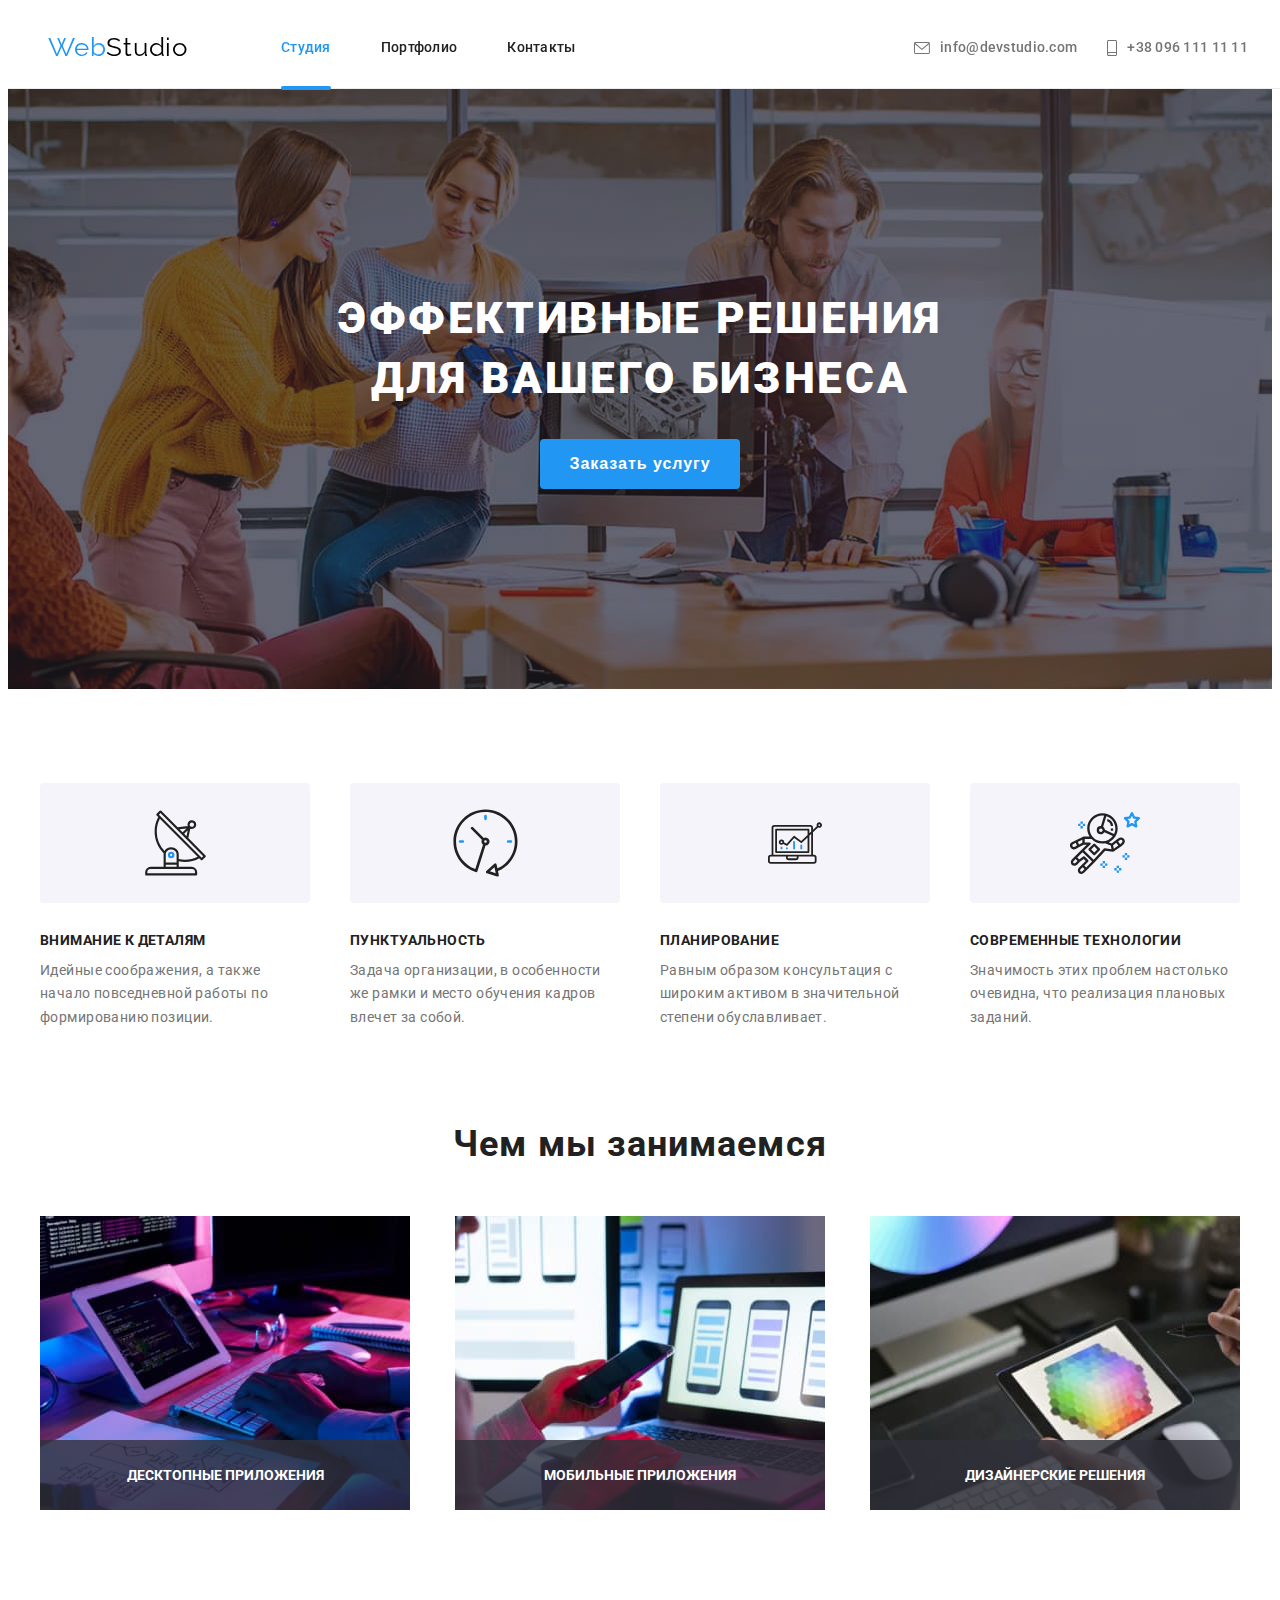
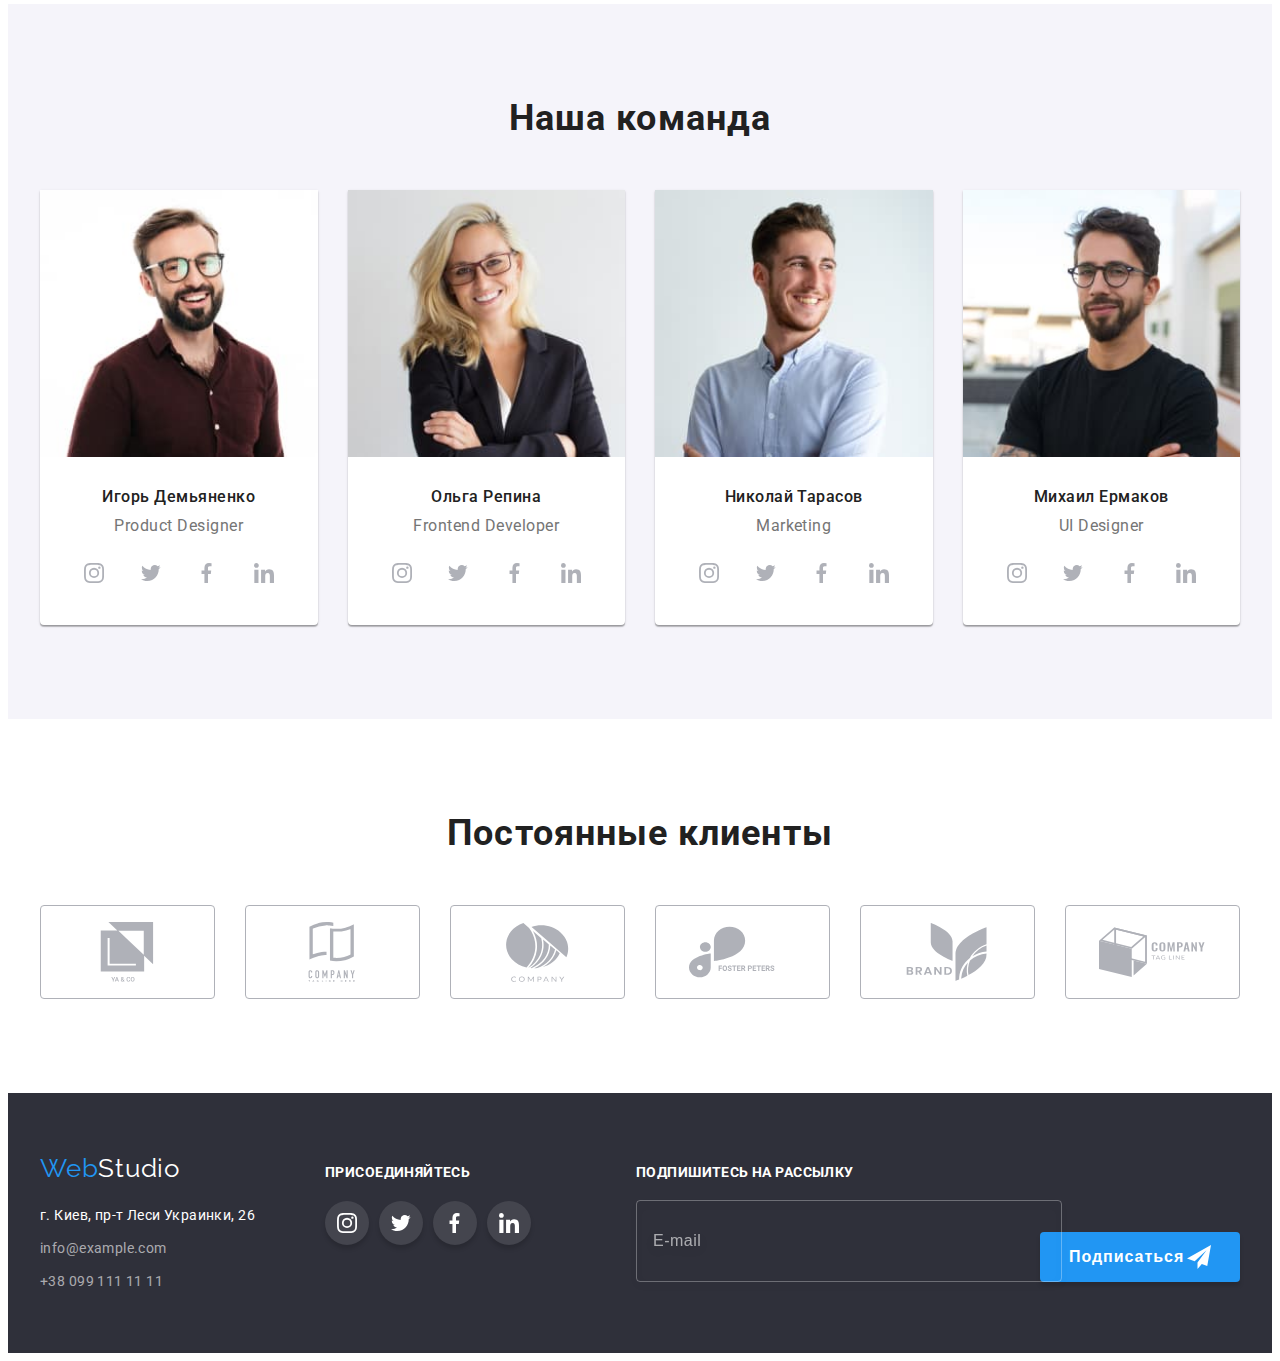
==== commit 78deeeed: "added some decorations" ====
--- a/index.html
+++ b/index.html
@@ -19,7 +19,8 @@
 <body class="body">
     <header class="header">
 <!-- =================== НАВИГАЦИЯ ============================= -->
-        <div class="header__container container">
+    <div class="header__container">
+        <div class="container">
             <nav class="nav">
                 <a href="index.html" class="logo">
                     <span class="logo__web">Web</span>Studio
@@ -30,20 +31,20 @@
                     <li class="nav-menu__item"><a href="" class="nav-menu__link">Контакты</a></li>
                 </ul>
                 <ul class="header-contacts">
-                    <li class="header-contacts__item">   
+                    <li class="header-contacts__item">
                         <a href="mailto:info@example.com" class="header-contacts__link">
                             <svg class="header-contacts__icon header-contacts__icon--envelope">
                                 <use href="images/sprite.svg#icon-envelope"></use>
-                        </svg>
-                        info@devstudio.com
-                    </a>
+                            </svg>
+                            info@devstudio.com
+                        </a>
                     </li>
                     <li class="header-contacts__item">
-                    <a href="tel:+380991111111" class="header-contacts__link">
-                        <svg class="header-contacts__icon header-contacts__icon--smartphone">
-                            <use href="images/sprite.svg#icon-smartphone"></use>
-                        </svg>
-                        +38 096 111 11 11</a>
+                        <a href="tel:+380991111111" class="header-contacts__link">
+                            <svg class="header-contacts__icon header-contacts__icon--smartphone">
+                                <use href="images/sprite.svg#icon-smartphone"></use>
+                            </svg>
+                            +38 096 111 11 11</a>
                     </li>
                 </ul>
                 <div class="mobile-menu" data-menu-container>
@@ -66,7 +67,7 @@
                         </li>
                         <li class="mobile-contacts__item">
                             <a href="mailto:info@example.com" class="mobile-contacts__link mobile-contacts__link--mail">
-                                    info@devstudio.com
+                                info@devstudio.com
                             </a>
                         </li>
                     </ul>
@@ -76,9 +77,9 @@
                         <li class="mobile-social__item"> <a href="#" class="mobile-social__link">facebook</a> </li>
                         <li class="mobile-social__item"> <a href="#" class="mobile-social__link">linkedin</a> </li>
                     </ul>
-
-                </div>
+                </div>  
             </nav>
+        </div>
             <!-- ====================== ПОЧТА И ТЕЛЕФОН ======================== -->
             
             <button class="burger__button" type="button" data-burger-btn>
@@ -535,7 +536,8 @@
                 <a href="index.html" class="footer__logo logo">
                     <span class="logo__web">Web</span>Studio
                 </a>
-                <address class="footer-adress">г. Киев, пр-т Леси Украинки, 26</address>
+                <address class="footer-adress"><a class="footer-adress__link" href="https://www.google.com/maps/place/%D0%B1%D1%83%D0%BB%D1%8C%D0%B2%D0%B0%D1%80+%D0%9B%D0%B5%D1%81%D1%96+%D0%A3%D0%BA%D1%80%D0%B0%D1%97%D0%BD%D0%BA%D0%B8,+26,+%D0%9A%D0%B8%D1%97%D0%B2,+02000/@50.4265807,30.5361971,17z/data=!3m1!4b1!4m5!3m4!1s0x40d4cf0e033ecbe9:0x57a4dffefec77da0!8m2!3d50.4265807!4d30.5383858">г. Киев, пр-т Леси Украинки, 26</a> 
+                </address>
 
 <!-- ============================= КОНТАКТЫ ==================================== -->
                 <ul class="footer-contacts__list">
--- a/css/main.min.css
+++ b/css/main.min.css
@@ -1 +1 @@
-h1,h2,h3,h4{margin:0px}body{font-family:"Roboto",sans-serif;color:#212121}body.modal-open{overflow:hidden}body li{list-style-type:none}body a{text-decoration:none}img{display:block}button{cursor:pointer;border:none;background:none}p{color:#757575;font-size:14px;line-height:1.7;letter-spacing:.03em;margin:0px}ul{padding:0px;margin:0px}nav{display:-webkit-box;display:-ms-flexbox;display:flex}section{padding:94px 0}.header{border-bottom:solid 1px #ececec;width:100%}.container{margin-left:auto;margin-right:auto;padding:0 15px}@media screen and (min-width: 480px){.container{width:480px}}@media screen and (min-width: 768px){.container{width:768px}}@media screen and (min-width: 1200px){.container{width:1200px}}.hidden{width:1px;height:1px;overflow:hidden;opacity:0;margin-top:-1px}.header__container{display:-webkit-box;display:-ms-flexbox;display:flex;-webkit-box-pack:justify;-ms-flex-pack:justify;justify-content:space-between;-webkit-box-align:center;-ms-flex-align:center;align-items:center;height:60px}@media screen and (min-width: 768px){.header__container{height:80px}}.logo{display:block;-ms-flex-item-align:center;align-self:center;color:#000;font-family:Raleway;font-size:24px;line-height:1.17;letter-spacing:.03em;padding:15px 0}.logo__web{color:#2196f3}@media screen and (min-width: 1200px){.logo{font-size:26px;line-height:1.2;padding:24px 0}}.footer__logo{color:#fff;padding:0;margin-bottom:20px}@media screen and (min-width: 1200px){.footer__logo{-ms-flex-item-align:start;align-self:start}}.nav{width:100%;height:100%;display:-webkit-box;display:-ms-flexbox;display:flex;-webkit-box-pack:justify;-ms-flex-pack:justify;justify-content:space-between}.nav-menu{display:none}@media screen and (min-width: 768px){.nav-menu{display:-webkit-box;display:-ms-flexbox;display:flex;-webkit-box-pack:justify;-ms-flex-pack:justify;justify-content:space-between;-webkit-box-align:center;-ms-flex-align:center;align-items:center}}@media screen and (min-width: 1200px){.nav-menu{display:-webkit-box;display:-ms-flexbox;display:flex;-webkit-box-align:center;-ms-flex-align:center;align-items:center;margin-left:93px}}.nav-menu__item:not(:last-child){margin-right:50px}.nav-menu__link{display:inline-block;position:relative;color:#212121;font-size:14px;font-weight:500;letter-spacing:.02em;line-height:1.14em;padding:32px 0;-webkit-transition:color 250ms cubic-bezier(0.4, 0, 0.2, 1);-o-transition:color 250ms cubic-bezier(0.4, 0, 0.2, 1);transition:color 250ms cubic-bezier(0.4, 0, 0.2, 1)}.nav-menu__link:hover,.nav-menu__link:focus,.nav-menu__link--active{color:#2196f3}.nav-menu__link--active::after{position:absolute;content:"";display:block;width:100%;height:4px;bottom:-1px;background-color:#2196f3;border-radius:2px;-webkit-transform:scale(1);-ms-transform:scale(1);transform:scale(1)}.nav-menu__link:not(.nav-menu__link--active)::after{position:absolute;content:"";display:block;width:100%;height:4px;bottom:-1px;background-color:#2196f3;border-radius:2px;-webkit-transform:scale(0);-ms-transform:scale(0);transform:scale(0);-webkit-transform-origin:left 10%;-ms-transform-origin:left 10%;transform-origin:left 10%;-webkit-transition:-webkit-transform 250ms cubic-bezier(0.4, 0, 0.2, 1);transition:-webkit-transform 250ms cubic-bezier(0.4, 0, 0.2, 1);-o-transition:transform 250ms cubic-bezier(0.4, 0, 0.2, 1);transition:transform 250ms cubic-bezier(0.4, 0, 0.2, 1);transition:transform 250ms cubic-bezier(0.4, 0, 0.2, 1), -webkit-transform 250ms cubic-bezier(0.4, 0, 0.2, 1)}.nav-menu__link:hover:after{-webkit-transform:scale(1);-ms-transform:scale(1);transform:scale(1)}.mobile-menu{position:absolute;left:0;display:none;-webkit-box-orient:vertical;-webkit-box-direction:normal;-ms-flex-direction:column;flex-direction:column;-webkit-box-pack:justify;-ms-flex-pack:justify;justify-content:space-between;width:100vw;height:100%;background-color:rgba(255,255,255,.9);-webkit-backdrop-filter:blur(10px);backdrop-filter:blur(10px);padding:48px 40px;z-index:50}.mobile-menu.is-opened{display:-webkit-box;display:-ms-flexbox;display:flex}.mobile-nav__link{font-size:40px;line-height:1.17;text-transform:capitalize;font-weight:500;color:#212121;-webkit-transition:color 250ms cubic-bezier(0.4, 0, 0.2, 1);-o-transition:color 250ms cubic-bezier(0.4, 0, 0.2, 1);transition:color 250ms cubic-bezier(0.4, 0, 0.2, 1)}.mobile-nav__link--active{color:#2196f3}.mobile-nav__link:hover,.mobile-nav__link:focus{color:#2196f3}.mobile-nav__item{padding-bottom:35px}.mobile-contacts{margin-top:auto}.mobile-contacts__item{padding-bottom:32px}.mobile-contacts__link--phone{font-size:34px;line-height:1.17;letter-spacing:.02em;color:#2196f3}@media screen and (max-width: 374px){.mobile-contacts__link--phone{font-size:22px}}.mobile-contacts__link--mail{font-size:24px;line-height:1.17;letter-spacing:.02em;color:#757575}.mobile-social{display:-webkit-box;display:-ms-flexbox;display:flex;-ms-flex-wrap:wrap;flex-wrap:wrap;-webkit-box-pack:start;-ms-flex-pack:start;justify-content:flex-start}.mobile-social__link{color:#2196f3;font-size:18px;font-weight:500;line-height:1.22;text-transform:capitalize}.mobile-social__item{display:-webkit-box;display:-ms-flexbox;display:flex;margin:30px 10px 0 0}.mobile-social__item:not(:last-child):after{content:"";display:block;width:1px;background-color:rgba(21,21,21,.2);height:100%;margin-left:10px}.header-contacts{display:none}@media screen and (min-width: 768px){.header-contacts{display:-webkit-box;display:-ms-flexbox;display:flex;-webkit-box-pack:center;-ms-flex-pack:center;justify-content:center;-webkit-box-orient:vertical;-webkit-box-direction:normal;-ms-flex-direction:column;flex-direction:column}}@media screen and (min-width: 1200px){.header-contacts{-webkit-box-orient:horizontal;-webkit-box-direction:normal;-ms-flex-direction:row;flex-direction:row;margin-left:auto;-webkit-box-align:center;-ms-flex-align:center;align-items:center}}.header-contacts__link{display:-webkit-box;display:-ms-flexbox;display:flex;-webkit-box-align:center;-ms-flex-align:center;align-items:center;color:#757575;font-weight:500;font-size:12px;letter-spacing:.02em;line-height:1.14em;position:relative;-webkit-transition:color 250ms cubic-bezier(0.4, 0, 0.2, 1);-o-transition:color 250ms cubic-bezier(0.4, 0, 0.2, 1);transition:color 250ms cubic-bezier(0.4, 0, 0.2, 1)}@media screen and (min-width: 1200px){.header-contacts__link{font-size:14px;padding:32px 0}}@media screen and (min-width: 768px){.header-contacts__item:not(:first-child){margin-top:10px}}@media screen and (min-width: 1200px){.header-contacts__item:not(:first-child){margin-left:30px;margin-top:0px}}.header-contacts__icon{fill:#757575;margin-right:8px;-webkit-transition:250ms cubic-bezier(0.4, 0, 0.2, 1);-o-transition:250ms cubic-bezier(0.4, 0, 0.2, 1);transition:250ms cubic-bezier(0.4, 0, 0.2, 1)}@media screen and (min-width: 1200px){.header-contacts__icon{margin-right:10px}}.header-contacts__icon--smartphone{width:10px;height:14px}@media screen and (min-width: 1200px){.header-contacts__icon--smartphone{width:10px;height:16px}}.header-contacts__icon--envelope{width:14px;height:10px}@media screen and (min-width: 1200px){.header-contacts__icon--envelope{width:16px;height:12px}}.header-contacts__link:hover svg,.header-contacts a:focus svg{fill:#2196f3}.header-contacts a:hover,.header-contacts a:focus{color:#2196f3}.burger__button{display:inline-block;width:40px;height:40px;padding:0px 0px;z-index:50}@media screen and (min-width: 768px){.burger__button{display:none}}.burger__button .icon-cross{display:none;-webkit-transition:-webkit-transform 250ms cubic-bezier(0.4, 0, 0.2, 1);transition:-webkit-transform 250ms cubic-bezier(0.4, 0, 0.2, 1);-o-transition:transform 250ms cubic-bezier(0.4, 0, 0.2, 1);transition:transform 250ms cubic-bezier(0.4, 0, 0.2, 1);transition:transform 250ms cubic-bezier(0.4, 0, 0.2, 1), -webkit-transform 250ms cubic-bezier(0.4, 0, 0.2, 1);-webkit-transform-origin:50% 50%;-ms-transform-origin:50% 50%;transform-origin:50% 50%}.burger__button.is-opened .icon-cross{display:block}.burger__button.is-opened .icon-menu{display:none}.burger__button:hover .icon-menu{fill:#2196f3;-webkit-transition:fill 250ms cubic-bezier(0.4, 0, 0.2, 1);-o-transition:fill 250ms cubic-bezier(0.4, 0, 0.2, 1);transition:fill 250ms cubic-bezier(0.4, 0, 0.2, 1)}.burger__button:hover .icon-cross{fill:#2196f3;-webkit-transform:rotate(180deg);-ms-transform:rotate(180deg);transform:rotate(180deg);-webkit-transform-origin:50% 50%;-ms-transform-origin:50% 50%;transform-origin:50% 50%}.icon-cross,.icon-menu{fill:#212121}.hero{width:100%;padding:118px 0;margin-left:auto;margin-right:auto;background-size:cover;background-position:center;background-repeat:no-repeat;background-color:#2f303a}@media screen and (max-width: 767px){.hero{background-image:-webkit-gradient(linear, left top, right top, from(rgba(47, 48, 58, 0.4)), to(rgba(47, 48, 58, 0.4))),url("../images/mobile/hero/hero_mb_480@1x.jpg");background-image:-o-linear-gradient(left, rgba(47, 48, 58, 0.4), rgba(47, 48, 58, 0.4)),url("../images/mobile/hero/hero_mb_480@1x.jpg");background-image:linear-gradient(to right, rgba(47, 48, 58, 0.4), rgba(47, 48, 58, 0.4)),url("../images/mobile/hero/hero_mb_480@1x.jpg")}}@media screen and (min-width: 768px){.hero{background-image:-webkit-gradient(linear, left top, right top, from(rgba(47, 48, 58, 0.4)), to(rgba(47, 48, 58, 0.4))),url("../images/tablet/hero/hero_tb_768@1x.jpg");background-image:-o-linear-gradient(left, rgba(47, 48, 58, 0.4), rgba(47, 48, 58, 0.4)),url("../images/tablet/hero/hero_tb_768@1x.jpg");background-image:linear-gradient(to right, rgba(47, 48, 58, 0.4), rgba(47, 48, 58, 0.4)),url("../images/tablet/hero/hero_tb_768@1x.jpg")}}@media screen and (min-width: 1200px){.hero{margin-left:auto;margin-right:auto;background-image:-webkit-gradient(linear, left top, right top, from(rgba(47, 48, 58, 0.4)), to(rgba(47, 48, 58, 0.4))),url("../images/desktop/hero/hero_ds_1600@1x.jpg");background-image:-o-linear-gradient(left, rgba(47, 48, 58, 0.4), rgba(47, 48, 58, 0.4)),url("../images/desktop/hero/hero_ds_1600@1x.jpg");background-image:linear-gradient(to right, rgba(47, 48, 58, 0.4), rgba(47, 48, 58, 0.4)),url("../images/desktop/hero/hero_ds_1600@1x.jpg");background-size:cover}}@media(min-device-pixel-ratio: 2),(-webkit-min-device-pixel-ratio: 2),(-o-min-device-pixel-ratio: 2/1),(min-resolution: 192dpi),(min-resolution: 2dppx){.hero{background-image:-webkit-gradient(linear, left top, right top, from(rgba(47, 48, 58, 0.4)), to(rgba(47, 48, 58, 0.4))),url("../images/mobile/hero/hero_mb_480@2x.jpg");background-image:-o-linear-gradient(left, rgba(47, 48, 58, 0.4), rgba(47, 48, 58, 0.4)),url("../images/mobile/hero/hero_mb_480@2x.jpg");background-image:linear-gradient(to right, rgba(47, 48, 58, 0.4), rgba(47, 48, 58, 0.4)),url("../images/mobile/hero/hero_mb_480@2x.jpg")}}@media(min-device-pixel-ratio: 3),(-webkit-min-device-pixel-ratio: 3),(-o-min-device-pixel-ratio: 3/1),(min-resolution: 288dpi),(min-resolution: 3dppx){.hero{background-image:-webkit-gradient(linear, left top, right top, from(rgba(47, 48, 58, 0.4)), to(rgba(47, 48, 58, 0.4))),url("../images/mobile/hero/hero_mb_480@3x.jpg");background-image:-o-linear-gradient(left, rgba(47, 48, 58, 0.4), rgba(47, 48, 58, 0.4)),url("../images/mobile/hero/hero_mb_480@3x.jpg");background-image:linear-gradient(to right, rgba(47, 48, 58, 0.4), rgba(47, 48, 58, 0.4)),url("../images/mobile/hero/hero_mb_480@3x.jpg")}}@media screen and (min-width: 1200px){.hero{padding:200px 0}}@media(min-device-pixel-ratio: 2),(-webkit-min-device-pixel-ratio: 2),(-o-min-device-pixel-ratio: 2/1),(min-resolution: 192dpi),(min-resolution: 2dppx){.hero{background-image:-webkit-gradient(linear, left top, right top, from(rgba(47, 48, 58, 0.4)), to(rgba(47, 48, 58, 0.4))),url("../images/tablet/hero/hero_tb_768@2x.jpg");background-image:-o-linear-gradient(left, rgba(47, 48, 58, 0.4), rgba(47, 48, 58, 0.4)),url("../images/tablet/hero/hero_tb_768@2x.jpg");background-image:linear-gradient(to right, rgba(47, 48, 58, 0.4), rgba(47, 48, 58, 0.4)),url("../images/tablet/hero/hero_tb_768@2x.jpg")}}@media(min-device-pixel-ratio: 3),(-webkit-min-device-pixel-ratio: 3),(-o-min-device-pixel-ratio: 3/1),(min-resolution: 288dpi),(min-resolution: 3dppx){.hero{background-image:-webkit-gradient(linear, left top, right top, from(rgba(47, 48, 58, 0.4)), to(rgba(47, 48, 58, 0.4))),url("../images/tablet/hero/hero_tb_768@3x.jpg");background-image:-o-linear-gradient(left, rgba(47, 48, 58, 0.4), rgba(47, 48, 58, 0.4)),url("../images/tablet/hero/hero_tb_768@3x.jpg");background-image:linear-gradient(to right, rgba(47, 48, 58, 0.4), rgba(47, 48, 58, 0.4)),url("../images/tablet/hero/hero_tb_768@3x.jpg")}}@media(min-device-pixel-ratio: 2),(-webkit-min-device-pixel-ratio: 2),(-o-min-device-pixel-ratio: 2/1),(min-resolution: 192dpi),(min-resolution: 2dppx){.hero{background-image:-webkit-gradient(linear, left top, right top, from(rgba(47, 48, 58, 0.4)), to(rgba(47, 48, 58, 0.4))),url("../images/desktop/hero/hero_ds_1600@2x.jpg");background-image:-o-linear-gradient(left, rgba(47, 48, 58, 0.4), rgba(47, 48, 58, 0.4)),url("../images/desktop/hero/hero_ds_1600@2x.jpg");background-image:linear-gradient(to right, rgba(47, 48, 58, 0.4), rgba(47, 48, 58, 0.4)),url("../images/desktop/hero/hero_ds_1600@2x.jpg")}}@media(min-device-pixel-ratio: 3),(-webkit-min-device-pixel-ratio: 3),(-o-min-device-pixel-ratio: 3/1),(min-resolution: 288dpi),(min-resolution: 3dppx){.hero{background-image:-webkit-gradient(linear, left top, right top, from(rgba(47, 48, 58, 0.4)), to(rgba(47, 48, 58, 0.4))),url("../images/desktop/hero/hero_ds_1600@3x.jpg");background-image:-o-linear-gradient(left, rgba(47, 48, 58, 0.4), rgba(47, 48, 58, 0.4)),url("../images/desktop/hero/hero_ds_1600@3x.jpg");background-image:linear-gradient(to right, rgba(47, 48, 58, 0.4), rgba(47, 48, 58, 0.4)),url("../images/desktop/hero/hero_ds_1600@3x.jpg")}}.hero__overlay{margin:0 auto;display:-webkit-box;display:-ms-flexbox;display:flex;-webkit-box-align:center;-ms-flex-align:center;align-items:center;-webkit-box-orient:vertical;-webkit-box-direction:normal;-ms-flex-direction:column;flex-direction:column;-webkit-box-pack:center;-ms-flex-pack:center;justify-content:center}.hero__title{color:#fff;font-size:26px;font-weight:900;letter-spacing:.06em;line-height:1.6;text-align:center;text-transform:uppercase;margin-bottom:30px}@media screen and (min-width: 1200px){.hero__title{font-size:44px;line-height:1.36}}.hero__button{display:inline-block;background-color:#2196f3;color:#fff;font-weight:700;font-size:16px;line-height:1.87;text-align:center;letter-spacing:.06em;padding:11px,34px;border:none;min-width:200px;min-height:50px;border-radius:4px;-webkit-transition:background-color 250ms cubic-bezier(0.4, 0, 0.2, 1);-o-transition:background-color 250ms cubic-bezier(0.4, 0, 0.2, 1);transition:background-color 250ms cubic-bezier(0.4, 0, 0.2, 1)}.hero__button:hover,.hero__button:focus{background-color:#188ce8}.benefits{padding:60px 0px}@media screen and (min-width: 1200px){.benefits{padding:94px 0}}@media screen and (min-width: 768px){.benefits__list{display:-webkit-box;display:-ms-flexbox;display:flex;-ms-flex-wrap:wrap;flex-wrap:wrap;-webkit-box-pack:justify;-ms-flex-pack:justify;justify-content:space-between;margin:-15px}}@media screen and (min-width: 768px)and (min-width: 1200px){.benefits__list{-webkit-box-pack:justify;-ms-flex-pack:justify;justify-content:space-between;margin:0}}.benefits__item{margin-bottom:30px}@media screen and (min-width: 768px){.benefits__item{width:calc((100% - 4 * 15px) / 2);margin:15px}}@media screen and (min-width: 768px)and (min-width: 1200px){.benefits__item{width:270px;margin:0}}.benefits__item:last-child{margin-bottom:0}.benefits__icon-frame{height:120px;border-radius:4px;background-color:#f5f4fa;display:-webkit-box;display:-ms-flexbox;display:flex;-webkit-box-pack:center;-ms-flex-pack:center;justify-content:center;-webkit-box-align:center;-ms-flex-align:center;align-items:center;margin-bottom:30px}.benefits__label{font-size:14px;font-weight:700;letter-spacing:.03em;margin-bottom:10px;line-height:1.14;text-transform:uppercase;text-align:center}@media screen and (min-width: 1200px){.benefits__label{text-align:left}}.activity{padding-top:0px;display:none}@media screen and (min-width: 1200px){.activity{display:block}}.activity__list{display:-webkit-box;display:-ms-flexbox;display:flex;-webkit-box-pack:justify;-ms-flex-pack:justify;justify-content:space-between}.activity__item{position:relative}.activity__title{font-size:36px;font-weight:700;letter-spacing:.03em;line-height:1.16;text-align:center;margin-bottom:50px}.activity__overlay{display:-webkit-box;display:-ms-flexbox;display:flex;-webkit-box-pack:center;-ms-flex-pack:center;justify-content:center;-webkit-box-align:center;-ms-flex-align:center;align-items:center;position:absolute;width:100%;height:70px;left:0%;bottom:0px;background-color:rgba(47,48,58,.8);color:#fff;text-transform:uppercase;font-size:14px;font-weight:700;line-height:1.17}.team{background-color:#f5f4fa;padding:60px 0}@media screen and (min-width: 1200px){.team{padding:94px 0}}.team__title{font-size:28px;font-weight:700;letter-spacing:.03em;line-height:1.16;text-align:center;margin-bottom:30px}@media screen and (min-width: 1200px){.team__title{font-size:36px;margin-bottom:50px}}.team__list{width:100%;display:-webkit-box;display:-ms-flexbox;display:flex;-ms-flex-wrap:wrap;flex-wrap:wrap;-webkit-box-pack:center;-ms-flex-pack:center;justify-content:center}@media screen and (min-width: 768px){.team__list{-webkit-box-pack:justify;-ms-flex-pack:justify;justify-content:space-between}}@media screen and (min-width: 1200px){.team__list{-ms-flex-wrap:nowrap;flex-wrap:nowrap}}.team__item{background-color:#fff;border-radius:0px 0px 4px 4px;-webkit-box-shadow:0px 2px 1px rgba(0,0,0,.2),0px 1px 1px rgba(0,0,0,.14),0px 1px 3px rgba(0,0,0,.12);box-shadow:0px 2px 1px rgba(0,0,0,.2),0px 1px 1px rgba(0,0,0,.14),0px 1px 3px rgba(0,0,0,.12);margin-bottom:30px}@media screen and (min-width: 768px){.team__item{-ms-flex-preferred-size:calc((100% - 2 * 15px) / 2);flex-basis:calc((100% - 2 * 15px) / 2);margin-bottom:30px}}@media screen and (min-width: 768px)and (min-width: 1200px){.team__item{-ms-flex-preferred-size:calc((100% - 6 * 15px) / 4);flex-basis:calc((100% - 6 * 15px) / 4);margin:0px}}.team__item:last-child{margin-bottom:0px}@media screen and (min-width: 768px){.team__item:nth-last-child(-n+2){margin-bottom:0px}}.team__img{width:100%;height:auto}.team__name{font-weight:500;font-size:16px;line-height:1.2;letter-spacing:.03em;margin-bottom:10px}.team__position{font-size:16px;line-height:1.2;margin:0px;letter-spacing:.03em}.team__meta{text-align:center;padding-top:30px;padding-bottom:24px}@media screen and (min-width: 1200px){.team__meta{padding:30px 32px}}.social__list{display:-webkit-box;display:-ms-flexbox;display:flex;-webkit-box-pack:center;-ms-flex-pack:center;justify-content:center;-webkit-box-align:center;-ms-flex-align:center;align-items:center;margin-top:16px}@media screen and (min-width: 1200px){.social__list{-webkit-box-pack:justify;-ms-flex-pack:justify;justify-content:space-between}}.social__item{display:-webkit-box;display:-ms-flexbox;display:flex;-webkit-box-pack:center;-ms-flex-pack:center;justify-content:center;-webkit-box-align:center;-ms-flex-align:center;align-items:center}.social__item:not(:last-child){margin-right:10px}.social__link{display:-webkit-box;display:-ms-flexbox;display:flex;-webkit-box-pack:center;-ms-flex-pack:center;justify-content:center;-webkit-box-align:center;-ms-flex-align:center;align-items:center;width:44px;height:44px;border-radius:50%;color:#afb1b8;-webkit-transition:background-color 250ms cubic-bezier(0.4, 0, 0.2, 1);-o-transition:background-color 250ms cubic-bezier(0.4, 0, 0.2, 1);transition:background-color 250ms cubic-bezier(0.4, 0, 0.2, 1)}.social__icon{fill:currentColor;-webkit-transition:fill 250ms cubic-bezier(0.4, 0, 0.2, 1);-o-transition:fill 250ms cubic-bezier(0.4, 0, 0.2, 1);transition:fill 250ms cubic-bezier(0.4, 0, 0.2, 1)}.social__link:hover,.social__link:focus{background-color:#2196f3}.social__link:hover .social__icon,.social__link:focus .social__icon{fill:#fff}.customers{padding:60px 0}@media screen and (min-width: 1200px){.customers{padding:94px 0}}.customers__title{font-size:28px;font-weight:700;letter-spacing:.03em;line-height:1.17;text-align:center;margin-bottom:30px}@media screen and (min-width: 1200px){.customers__title{font-size:36px;line-height:1.16;margin-bottom:50px}}.customers__list{display:-webkit-box;display:-ms-flexbox;display:flex;-webkit-box-pack:justify;-ms-flex-pack:justify;justify-content:space-between;-ms-flex-wrap:wrap;flex-wrap:wrap;min-width:260px;margin:-15px -15px 0 -15px}@media screen and (min-width: 1200px){.customers__list{-ms-flex-wrap:nowrap;flex-wrap:nowrap;margin:0}}.customers__item{-ms-flex-preferred-size:calc((100% - 4 * 15px) / 2);flex-basis:calc((100% - 4 * 15px) / 2);margin:15px}@media screen and (min-width: 768px){.customers__item{-ms-flex-preferred-size:calc((100% - 6 * 15px) / 3);flex-basis:calc((100% - 6 * 15px) / 3)}}@media screen and (min-width: 1200px){.customers__item{-ms-flex-preferred-size:calc((100% - 150px) / 6);flex-basis:calc((100% - 150px) / 6);margin:0}}.customers__item:nth-last-child(-n+2){margin-bottom:0px}@media screen and (min-width: 768px){.customers__item:nth-last-child(-n+3){margin-bottom:0px}}.customers__link{display:-webkit-box;display:-ms-flexbox;display:flex;-webkit-box-pack:center;-ms-flex-pack:center;justify-content:center;-webkit-box-align:center;-ms-flex-align:center;align-items:center;height:92px;border:1px solid #afb1b8;border-radius:4px;color:#afb1b8;-webkit-transition:border-color 250ms cubic-bezier(0.4, 0, 0.2, 1);-o-transition:border-color 250ms cubic-bezier(0.4, 0, 0.2, 1);transition:border-color 250ms cubic-bezier(0.4, 0, 0.2, 1)}.customers__link:hover,.customers__link:focus{border-color:#2196f3}.customers__link:hover .customers__logo,.customers__link:focus .customers__logo{fill:#2196f3}.customers__logo{fill:currentColor;-webkit-transition:fill 250ms cubic-bezier(0.4, 0, 0.2, 1);-o-transition:fill 250ms cubic-bezier(0.4, 0, 0.2, 1);transition:fill 250ms cubic-bezier(0.4, 0, 0.2, 1)}.footer{background-color:#2f303a;padding:60px 0}.footer__container{display:-webkit-box;display:-ms-flexbox;display:flex;-ms-flex-wrap:wrap;flex-wrap:wrap;-webkit-box-pack:center;-ms-flex-pack:center;justify-content:center}@media screen and (min-width: 768px){.footer__container{-webkit-box-align:baseline;-ms-flex-align:baseline;align-items:baseline}}@media screen and (min-width: 1200px){.footer__container{-ms-flex-wrap:nowrap;flex-wrap:nowrap}}.footer-contacts{-ms-flex-preferred-size:100%;flex-basis:100%;display:-webkit-box;display:-ms-flexbox;display:flex;-webkit-box-orient:vertical;-webkit-box-direction:normal;-ms-flex-direction:column;flex-direction:column;-webkit-box-align:center;-ms-flex-align:center;align-items:center;margin-bottom:60px}@media screen and (min-width: 768px){.footer-contacts{-ms-flex-preferred-size:50%;flex-basis:50%}}@media screen and (min-width: 1200px){.footer-contacts{-webkit-box-align:start;-ms-flex-align:start;align-items:flex-start;-ms-flex-preferred-size:auto;flex-basis:auto;margin-bottom:0}}.footer-contacts__link{color:rgba(255,255,255,.6);font-size:14px;letter-spacing:.03em;line-height:1.7;-webkit-transition:color 250ms cubic-bezier(0.4, 0, 0.2, 1);-o-transition:color 250ms cubic-bezier(0.4, 0, 0.2, 1);transition:color 250ms cubic-bezier(0.4, 0, 0.2, 1)}.footer-contacts__link:focus,.footer-contacts__link:hover{color:#2196f3}.footer-contacts__item:not(:last-child){margin-bottom:9px}.footer-adress{color:#fff;font-size:14px;font-style:normal;line-height:1.7;margin-bottom:9px;letter-spacing:.03em}.footer-social{margin-bottom:60px}@media screen and (min-width: 768px){.footer-social{margin:0 auto}}@media screen and (min-width: 1200px){.footer-social{margin-left:70px;-ms-flex-preferred-size:auto;flex-basis:auto}}.footer-social__list{display:-webkit-box;display:-ms-flexbox;display:flex}.footer-social__title{-ms-flex-preferred-size:100%;flex-basis:100%;text-align:center;font-size:14px;font-weight:700;letter-spacing:.03em;margin-bottom:10px;line-height:1.14;text-transform:uppercase;color:#fff;margin-bottom:20px}@media screen and (min-width: 1200px){.footer-social__title{text-align:left}}.footer-social__icon{fill:#fff}.footer-social__link:hover,.footer-social__link:focus{background-color:#2196f3}.footer-social__link{display:-webkit-box;display:-ms-flexbox;display:flex;-webkit-box-pack:center;-ms-flex-pack:center;justify-content:center;-webkit-box-align:center;-ms-flex-align:center;align-items:center;background-color:rgba(255,255,255,.1);width:44px;height:44px;border-radius:50%;-webkit-transition:background-color 250ms cubic-bezier(0.4, 0, 0.2, 1);-o-transition:background-color 250ms cubic-bezier(0.4, 0, 0.2, 1);transition:background-color 250ms cubic-bezier(0.4, 0, 0.2, 1)}.footer-social__item:not(:last-child){margin-right:10px}.subscribe{display:-webkit-box;display:-ms-flexbox;display:flex;-webkit-box-orient:vertical;-webkit-box-direction:normal;-ms-flex-direction:column;flex-direction:column;-webkit-box-align:stretch;-ms-flex-align:stretch;align-items:stretch;-ms-flex-preferred-size:100%;flex-basis:100%;color:#fff;font-weight:700;text-transform:uppercase;text-align:center;font-size:14px;line-height:1.17;letter-spacing:.03em}@media screen and (min-width: 1200px){.subscribe{-ms-flex-preferred-size:auto;flex-basis:auto;-webkit-box-orient:horizontal;-webkit-box-direction:normal;-ms-flex-direction:row;flex-direction:row;margin-left:auto;-webkit-box-align:end;-ms-flex-align:end;align-items:flex-end}}.subscribe__label{display:block;margin-bottom:20px}@media screen and (min-width: 1200px){.subscribe__label{text-align:left}}.subscribe__input{border:1px solid rgba(255,255,255,.3);border-radius:4px;height:50px;width:100%;max-width:450px;margin-bottom:20px;background-color:inherit;padding:15px 16px;color:#fff;-webkit-transition:border 250ms cubic-bezier(0.4, 0, 0.2, 1);-o-transition:border 250ms cubic-bezier(0.4, 0, 0.2, 1);transition:border 250ms cubic-bezier(0.4, 0, 0.2, 1);outline:none;-webkit-filter:drop-shadow(0px 4px 4px rgba(0, 0, 0, 0.15));filter:drop-shadow(0px 4px 4px rgba(0, 0, 0, 0.15))}@media screen and (min-width: 1200px){.subscribe__input{min-width:358px;margin-bottom:0}}.subscribe__input:focus,.subscribe__input:hover{border:1px solid #2196f3}.subscribe__input::-webkit-input-placeholder{color:rgba(255,255,255,.6);font-size:16px;line-height:1.25;letter-spacing:.03em}.subscribe__input::-moz-placeholder{color:rgba(255,255,255,.6);font-size:16px;line-height:1.25;letter-spacing:.03em}.subscribe__input:-ms-input-placeholder{color:rgba(255,255,255,.6);font-size:16px;line-height:1.25;letter-spacing:.03em}.subscribe__input::-ms-input-placeholder{color:rgba(255,255,255,.6);font-size:16px;line-height:1.25;letter-spacing:.03em}.subscribe__input::placeholder{color:rgba(255,255,255,.6);font-size:16px;line-height:1.25;letter-spacing:.03em}.subscribe__button{display:-webkit-box;display:-ms-flexbox;display:flex;-webkit-box-pack:justify;-ms-flex-pack:justify;justify-content:space-between;-webkit-box-align:center;-ms-flex-align:center;align-items:center;margin:0 auto;min-width:200px;height:50px;border-radius:4px;background-color:#2196f3;color:#fff;font-size:16px;font-weight:700;line-height:1.87;letter-spacing:.06em;-webkit-transition:background-color 250ms cubic-bezier(0.4, 0, 0.2, 1);-o-transition:background-color 250ms cubic-bezier(0.4, 0, 0.2, 1);transition:background-color 250ms cubic-bezier(0.4, 0, 0.2, 1);padding:0 29px;-webkit-box-shadow:0px 4px 4px rgba(0,0,0,.15);box-shadow:0px 4px 4px rgba(0,0,0,.15)}@media screen and (min-width: 1200px){.subscribe__button{margin-left:12px}}.subscribe__button:hover{background-color:#188ce8}.backdrop{position:fixed;top:0;left:0;width:100%;height:100%;background-color:rgba(0,0,0,.2);opacity:1;-webkit-transition:opacity 250ms cubic-bezier(0.4, 0, 0.2, 1);-o-transition:opacity 250ms cubic-bezier(0.4, 0, 0.2, 1);transition:opacity 250ms cubic-bezier(0.4, 0, 0.2, 1);z-index:100;overflow-y:scroll;padding:10px}.backdrop.is-hidden{opacity:0;pointer-events:none}.backdrop.is-hidden .modal{-webkit-transform:translate(-50%, -50%) scale(0.9);-ms-transform:translate(-50%, -50%) scale(0.9);transform:translate(-50%, -50%) scale(0.9)}.modal{position:absolute;top:50%;left:50%;-webkit-transform:translate(-50%, -50%) scale(1);-ms-transform:translate(-50%, -50%) scale(1);transform:translate(-50%, -50%) scale(1);width:calc(100% - 20px);height:610px;background-color:#fff;-webkit-transition:250ms cubic-bezier(0.4, 0, 0.2, 1);-o-transition:250ms cubic-bezier(0.4, 0, 0.2, 1);transition:250ms cubic-bezier(0.4, 0, 0.2, 1);padding:40px;border-radius:4px;-webkit-box-shadow:0px 1px 3px rgba(0,0,0,.12),0px 1px 1px rgba(0,0,0,.14),0px 2px 1px rgba(0,0,0,.2);box-shadow:0px 1px 3px rgba(0,0,0,.12),0px 1px 1px rgba(0,0,0,.14),0px 2px 1px rgba(0,0,0,.2)}@media screen and (max-width: 1199px){.modal{max-width:450px}}@media screen and (min-width: 768px){.modal{width:450px;height:610px}}@media screen and (min-width: 1200px){.modal{width:528px;height:581px}}.modal__title{text-align:center;color:#212121;font-size:20px;font-weight:700;line-height:1.5;letter-spacing:.03em;margin-bottom:30px}@media screen and (min-width: 1200px){.modal__title{line-height:1.17}}.modal-close{position:absolute;right:8px;top:8px;width:30px;height:30px;border-radius:50%;padding:0;margin:0;background-color:#fff;border:1px solid rgba(0,0,0,.1);fill:#000;-webkit-transition:fill 250ms cubic-bezier(0.4, 0, 0.2, 1);-o-transition:fill 250ms cubic-bezier(0.4, 0, 0.2, 1);transition:fill 250ms cubic-bezier(0.4, 0, 0.2, 1)}.modal-close__icon{position:absolute;top:50%;left:50%;-webkit-transform:translate(-50%, -50%);-ms-transform:translate(-50%, -50%);transform:translate(-50%, -50%)}.modal-close:hover{fill:#2196f3}.modal-form__wrap{position:relative;display:block;width:100%;height:40px;margin-bottom:28px}.modal-form__wrap:nth-child(4){margin-bottom:0px}.modal-form__input{width:100%;height:100%;border:1px solid rgba(33,33,33,.2);border-radius:4px;outline:none;padding-left:42px;font-size:14px;line-height:1.17;color:#757575;-webkit-transition:border-color 250ms cubic-bezier(0.4, 0, 0.2, 1);-o-transition:border-color 250ms cubic-bezier(0.4, 0, 0.2, 1);transition:border-color 250ms cubic-bezier(0.4, 0, 0.2, 1)}.modal-form .modal-comment{-webkit-transition:border-color 250ms cubic-bezier(0.4, 0, 0.2, 1);-o-transition:border-color 250ms cubic-bezier(0.4, 0, 0.2, 1);transition:border-color 250ms cubic-bezier(0.4, 0, 0.2, 1)}.modal-form__input:focus,.modal-form .modal-comment:focus{border-color:#2196f3}.modal-form__label{position:absolute;display:block;top:50%;left:42px;font-size:12px;letter-spacing:.01em;color:#757575;line-height:1.17;letter-spacing:.01em;-webkit-transform:translateY(-50%);-ms-transform:translateY(-50%);transform:translateY(-50%);-webkit-transition:-webkit-transform 250ms cubic-bezier(0.4, 0, 0.2, 1);transition:-webkit-transform 250ms cubic-bezier(0.4, 0, 0.2, 1);-o-transition:transform 250ms cubic-bezier(0.4, 0, 0.2, 1);transition:transform 250ms cubic-bezier(0.4, 0, 0.2, 1);transition:transform 250ms cubic-bezier(0.4, 0, 0.2, 1), -webkit-transform 250ms cubic-bezier(0.4, 0, 0.2, 1)}.modal-form__input:not(:-moz-placeholder-shown)+.modal-form__label{transform:translate(-42px, -3.1em)}.modal-form__input:not(:-ms-input-placeholder)+.modal-form__label{-ms-transform:translate(-42px, -3.1em);transform:translate(-42px, -3.1em)}.modal-form__wrap:focus-within>.modal-form__label,.modal-form__input:not(:placeholder-shown)+.modal-form__label{-webkit-transform:translate(-42px, -3.1em);-ms-transform:translate(-42px, -3.1em);transform:translate(-42px, -3.1em)}.modal-form__icon{position:absolute;top:50%;left:15px;-webkit-transform:translateY(-50%);-ms-transform:translateY(-50%);transform:translateY(-50%);fill:currentColor;-webkit-transition:fill 250ms cubic-bezier(0.4, 0, 0.2, 1);-o-transition:fill 250ms cubic-bezier(0.4, 0, 0.2, 1);transition:fill 250ms cubic-bezier(0.4, 0, 0.2, 1)}.modal-form__wrap:focus-within>.modal-form__icon{fill:#2196f3}.modal-form__wrap:focus-within>.modal-comment__input{border-color:#2196f3}.comment{min-height:120px}.comment-label{position:absolute;top:-1.5em;left:0;font-size:12px;line-height:1.17;letter-spacing:.01em;padding-bottom:4px;color:#757575}.modal-comment__input{position:relative;width:100%;min-height:100%;resize:none;outline:none;border:1px solid rgba(33,33,33,.2);border-radius:4px;padding:12px 16px;font-size:14px;line-height:1.17;color:#757575}.modal-comment__input::-webkit-input-placeholder{position:absolute;font-size:14px;line-height:1.17;color:#75757580;z-index:10}.modal-comment__input::-moz-placeholder{position:absolute;font-size:14px;line-height:1.17;color:#75757580;z-index:10}.modal-comment__input:-ms-input-placeholder{position:absolute;font-size:14px;line-height:1.17;color:#75757580;z-index:10}.modal-comment__input::-ms-input-placeholder{position:absolute;font-size:14px;line-height:1.17;color:#75757580;z-index:10}.modal-comment__input::placeholder{position:absolute;font-size:14px;line-height:1.17;color:#75757580;z-index:10}.label-position{position:relative;display:block}.modal-checkbox{position:relative;display:-webkit-box;display:-ms-flexbox;display:flex;-webkit-box-pack:center;-ms-flex-pack:center;justify-content:center;-webkit-box-align:center;-ms-flex-align:center;align-items:center;margin-top:20px;font-size:14px;line-height:1.7;letter-spacing:.03em;color:#2196f3;padding-bottom:30px}.modal-checkbox__link{color:#2196f3;text-decoration:underline;-webkit-text-decoration-skip-ink:none;text-decoration-skip-ink:none}.modal-checkbox__link:hover{cursor:pointer}.modal-checkbox__label{font-size:12px;line-height:1.17;letter-spacing:.03em;color:#757575}@media screen and (min-width: 1200px){.modal-checkbox__label{font-size:14px;line-height:1.7;letter-spacing:.03em}}.modal-checkbox__icon{display:inline-block;width:16px;height:15px;min-height:16px;min-width:16px;border:2px solid #000;border-radius:2px;margin-right:9px;-webkit-transition:border 250ms cubic-bezier(0.4, 0, 0.2, 1);-o-transition:border 250ms cubic-bezier(0.4, 0, 0.2, 1);transition:border 250ms cubic-bezier(0.4, 0, 0.2, 1)}.modal-checkbox--hidden:checked+.modal-checkbox__icon{background-color:#2196f3;border-color:#2196f3;background-image:url("../images/icon check.svg");background-size:contain;background-origin:border-box}.modal-checkbox--hidden:focus~.modal-checkbox__icon{border:2px solid #2196f3}.modal-checkbox:hover .modal-checkbox__icon{border:2px solid #2196f3}.modal-checkbox--hidden{position:absolute;width:1px;height:1px;margin:-1px;border:0;padding:0;overflow:hidden;clip:rect(0 0 0 0)}.modal-submit{display:block;min-width:200px;height:50px;border-radius:4px;background-color:#2196f3;font-size:16px;font-weight:700;letter-spacing:.06em;line-height:1.87;color:#fff;padding:0;margin:0 auto;-webkit-box-shadow:0px 4px 4px rgba(0,0,0,.15);box-shadow:0px 4px 4px rgba(0,0,0,.15);-webkit-transition:background-color 250ms cubic-bezier(0.4, 0, 0.2, 1);-o-transition:background-color 250ms cubic-bezier(0.4, 0, 0.2, 1);transition:background-color 250ms cubic-bezier(0.4, 0, 0.2, 1)}.modal-submit:hover{background-color:#188ce8}.portfolio-filter{display:-webkit-box;display:-ms-flexbox;display:flex;-webkit-box-pack:center;-ms-flex-pack:center;justify-content:center;margin-bottom:40px}@media screen and (min-width: 768px){.portfolio-filter{margin-bottom:30px}}@media screen and (min-width: 1200px){.portfolio-filter{margin-bottom:50px}}.portfolio-filter__list{display:-webkit-box;display:-ms-flexbox;display:flex;-ms-flex-wrap:wrap;flex-wrap:wrap;margin-bottom:-15px}.portfolio-filter__item{margin-right:8px;margin-bottom:15px}.portfolio-filter__item:last-child{margin-right:0}.portfolio-filter__button{font-family:inherit;color:#212121;font-weight:500;font-size:16px;letter-spacing:.03em;line-height:1.62;background-color:#f5f4fa;padding:6px 22px;border-radius:4px;-webkit-transition:background-color 250ms cubic-bezier(0.4, 0, 0.2, 1),color 250ms cubic-bezier(0.4, 0, 0.2, 1),-webkit-box-shadow 250ms cubic-bezier(0.4, 0, 0.2, 1);transition:background-color 250ms cubic-bezier(0.4, 0, 0.2, 1),color 250ms cubic-bezier(0.4, 0, 0.2, 1),-webkit-box-shadow 250ms cubic-bezier(0.4, 0, 0.2, 1);-o-transition:background-color 250ms cubic-bezier(0.4, 0, 0.2, 1),color 250ms cubic-bezier(0.4, 0, 0.2, 1),box-shadow 250ms cubic-bezier(0.4, 0, 0.2, 1);transition:background-color 250ms cubic-bezier(0.4, 0, 0.2, 1),color 250ms cubic-bezier(0.4, 0, 0.2, 1),box-shadow 250ms cubic-bezier(0.4, 0, 0.2, 1);transition:background-color 250ms cubic-bezier(0.4, 0, 0.2, 1),color 250ms cubic-bezier(0.4, 0, 0.2, 1),box-shadow 250ms cubic-bezier(0.4, 0, 0.2, 1),-webkit-box-shadow 250ms cubic-bezier(0.4, 0, 0.2, 1)}.portfolio-filter__button:hover,.portfolio-filter__button:focus{color:#fff;background-color:#2196f3;-webkit-box-shadow:0px 3px 1px rgba(0,0,0,.1),0px 1px 2px rgba(0,0,0,.08),0px 2px 2px rgba(0,0,0,.12);box-shadow:0px 3px 1px rgba(0,0,0,.1),0px 1px 2px rgba(0,0,0,.08),0px 2px 2px rgba(0,0,0,.12)}.example__thumb-box{position:relative;width:100%;overflow:hidden}.example__overlay{position:absolute;top:0px;left:0px;width:100%;height:100%;padding:63px 24px;background-color:rgba(33,150,243,.9);-webkit-transform:translateY(101%);-ms-transform:translateY(101%);transform:translateY(101%);-webkit-transition:-webkit-transform 250ms cubic-bezier(0.4, 0, 0.2, 1);transition:-webkit-transform 250ms cubic-bezier(0.4, 0, 0.2, 1);-o-transition:transform 250ms cubic-bezier(0.4, 0, 0.2, 1);transition:transform 250ms cubic-bezier(0.4, 0, 0.2, 1);transition:transform 250ms cubic-bezier(0.4, 0, 0.2, 1), -webkit-transform 250ms cubic-bezier(0.4, 0, 0.2, 1)}.example:hover .example__overlay{-webkit-transform:translateY(0);-ms-transform:translateY(0);transform:translateY(0)}.example:focus .example__overlay{-webkit-transform:translateY(0);-ms-transform:translateY(0);transform:translateY(0)}.example__img{width:100%}.example__title{color:#212121;font-weight:700;font-size:18px;letter-spacing:.06em;margin-bottom:4px;line-height:2}.example__category{color:#757575;font-size:16px;letter-spacing:.03em;line-height:1.85}.example__overlay-text{color:#fff;font-size:18px;line-height:1.6;letter-spacing:.03em}.example__description{padding:20px 24px}.example__category{margin:0px}.example:hover .example-overlay{-webkit-transform:translateY(0);-ms-transform:translateY(0);transform:translateY(0)}.example:focus .example-overlay{-webkit-transform:translateY(0);-ms-transform:translateY(0);transform:translateY(0)}.portfolio{padding:60px 0}@media screen and (min-width: 1200px){.portfolio{padding:94px 0}}.portfolio-item:hover{-webkit-box-shadow:0px 1px 1px rgba(0,0,0,.12),0px 4px 4px rgba(0,0,0,.06),1px 4px 6px rgba(0,0,0,.16);box-shadow:0px 1px 1px rgba(0,0,0,.12),0px 4px 4px rgba(0,0,0,.06),1px 4px 6px rgba(0,0,0,.16)}.portfolio-list{display:-webkit-box;display:-ms-flexbox;display:flex;-ms-flex-wrap:wrap;flex-wrap:wrap;-webkit-box-pack:center;-ms-flex-pack:center;justify-content:center;margin:-15px}@media screen and (min-width: 768px){.portfolio-list{-webkit-box-pack:justify;-ms-flex-pack:justify;justify-content:space-between}}.portfolio-item{-ms-flex-preferred-size:calc(100% - 30px);flex-basis:calc(100% - 30px);border:solid 1px #eee;margin-bottom:30px;-webkit-transition:-webkit-box-shadow 250ms cubic-bezier(0.4, 0, 0.2, 1);transition:-webkit-box-shadow 250ms cubic-bezier(0.4, 0, 0.2, 1);-o-transition:box-shadow 250ms cubic-bezier(0.4, 0, 0.2, 1);transition:box-shadow 250ms cubic-bezier(0.4, 0, 0.2, 1);transition:box-shadow 250ms cubic-bezier(0.4, 0, 0.2, 1), -webkit-box-shadow 250ms cubic-bezier(0.4, 0, 0.2, 1)}@media screen and (min-width: 500px)and (max-width: 767px){.portfolio-item{max-width:500px}}@media screen and (min-width: 768px){.portfolio-item{-ms-flex-preferred-size:calc((100% - 60px) / 2);flex-basis:calc((100% - 60px) / 2);margin:15px}}@media screen and (min-width: 1200px){.portfolio-item{-ms-flex-preferred-size:calc((100% - 90px) / 3);flex-basis:calc((100% - 90px) / 3)}}/*# sourceMappingURL=main.min.css.map */+h1,h2,h3,h4{margin:0px}body{font-family:"Roboto",sans-serif;color:#212121}body.modal-open{overflow:hidden}body li{list-style-type:none}body a{text-decoration:none}img{display:block}button{cursor:pointer;border:none;background:none}p{color:#757575;font-size:14px;line-height:1.7;letter-spacing:.03em;margin:0px}ul{padding:0px;margin:0px}nav{display:-webkit-box;display:-ms-flexbox;display:flex}section{padding:94px 0}.header{border-bottom:solid 1px #ececec;width:100%}.container{margin-left:auto;margin-right:auto;padding:0 15px}@media screen and (min-width: 480px){.container{width:480px}}@media screen and (min-width: 768px){.container{width:768px}}@media screen and (min-width: 1200px){.container{width:1200px}}.hidden{width:1px;height:1px;overflow:hidden;opacity:0;margin-top:-1px}.header__container{display:-webkit-box;display:-ms-flexbox;display:flex;-webkit-box-pack:justify;-ms-flex-pack:justify;justify-content:space-between;-webkit-box-align:center;-ms-flex-align:center;align-items:center;height:60px}@media screen and (min-width: 768px){.header__container{position:fixed;width:100%;background-color:rgba(255,255,255,.8);-webkit-backdrop-filter:blur(10px);backdrop-filter:blur(10px);height:80px;z-index:80;border-bottom:solid 1px #ececec}}.logo{display:block;-ms-flex-item-align:center;align-self:center;color:#000;font-family:Raleway;font-size:24px;line-height:1.17;letter-spacing:.03em;padding:15px 0}.logo__web{color:#2196f3}@media screen and (min-width: 1200px){.logo{font-size:26px;line-height:1.2;padding:24px 0}}.footer__logo{color:#fff;padding:0;margin-bottom:20px}@media screen and (min-width: 1200px){.footer__logo{-ms-flex-item-align:start;align-self:start}}.nav{width:100%;height:100%;display:-webkit-box;display:-ms-flexbox;display:flex;-webkit-box-pack:justify;-ms-flex-pack:justify;justify-content:space-between}.nav-menu{display:none}@media screen and (min-width: 768px){.nav-menu{display:-webkit-box;display:-ms-flexbox;display:flex;-webkit-box-pack:justify;-ms-flex-pack:justify;justify-content:space-between;-webkit-box-align:center;-ms-flex-align:center;align-items:center}}@media screen and (min-width: 1200px){.nav-menu{display:-webkit-box;display:-ms-flexbox;display:flex;-webkit-box-align:center;-ms-flex-align:center;align-items:center;margin-left:93px}}.nav-menu__item:not(:last-child){margin-right:50px}.nav-menu__link{display:inline-block;position:relative;color:#212121;font-size:14px;font-weight:500;letter-spacing:.02em;line-height:1.14em;padding:32px 0;-webkit-transition:color 250ms cubic-bezier(0.4, 0, 0.2, 1);-o-transition:color 250ms cubic-bezier(0.4, 0, 0.2, 1);transition:color 250ms cubic-bezier(0.4, 0, 0.2, 1)}.nav-menu__link:hover,.nav-menu__link:focus,.nav-menu__link--active{color:#2196f3}.nav-menu__link--active::after{position:absolute;content:"";display:block;width:100%;height:4px;bottom:-2px;background-color:#2196f3;border-radius:2px;-webkit-transform:scale(1);-ms-transform:scale(1);transform:scale(1)}.nav-menu__link:not(.nav-menu__link--active)::after{position:absolute;content:"";display:block;width:100%;height:4px;bottom:-2px;background-color:#2196f3;border-radius:2px;-webkit-transform:scale(0);-ms-transform:scale(0);transform:scale(0);-webkit-transform-origin:left 10%;-ms-transform-origin:left 10%;transform-origin:left 10%;-webkit-transition:-webkit-transform 250ms cubic-bezier(0.4, 0, 0.2, 1);transition:-webkit-transform 250ms cubic-bezier(0.4, 0, 0.2, 1);-o-transition:transform 250ms cubic-bezier(0.4, 0, 0.2, 1);transition:transform 250ms cubic-bezier(0.4, 0, 0.2, 1);transition:transform 250ms cubic-bezier(0.4, 0, 0.2, 1), -webkit-transform 250ms cubic-bezier(0.4, 0, 0.2, 1)}.nav-menu__link:hover:after{-webkit-transform:scale(1);-ms-transform:scale(1);transform:scale(1)}.mobile-menu{position:absolute;left:0;display:none;-webkit-box-orient:vertical;-webkit-box-direction:normal;-ms-flex-direction:column;flex-direction:column;-webkit-box-pack:justify;-ms-flex-pack:justify;justify-content:space-between;width:100vw;height:100%;background-color:rgba(255,255,255,.9);-webkit-backdrop-filter:blur(10px);backdrop-filter:blur(10px);padding:48px 40px;z-index:50}.mobile-menu.is-opened{display:-webkit-box;display:-ms-flexbox;display:flex}.mobile-nav__link{font-size:40px;line-height:1.17;text-transform:capitalize;font-weight:500;color:#212121;-webkit-transition:color 250ms cubic-bezier(0.4, 0, 0.2, 1);-o-transition:color 250ms cubic-bezier(0.4, 0, 0.2, 1);transition:color 250ms cubic-bezier(0.4, 0, 0.2, 1)}.mobile-nav__link--active{color:#2196f3}.mobile-nav__link:hover,.mobile-nav__link:focus{color:#2196f3}.mobile-nav__item{padding-bottom:35px}.mobile-contacts{margin-top:auto}.mobile-contacts__item{padding-bottom:32px}.mobile-contacts__link--phone{font-size:34px;line-height:1.17;letter-spacing:.02em;color:#2196f3}@media screen and (max-width: 374px){.mobile-contacts__link--phone{font-size:22px}}.mobile-contacts__link--mail{font-size:24px;line-height:1.17;letter-spacing:.02em;color:#757575}.mobile-social{display:-webkit-box;display:-ms-flexbox;display:flex;-ms-flex-wrap:wrap;flex-wrap:wrap;-webkit-box-pack:start;-ms-flex-pack:start;justify-content:flex-start}.mobile-social__link{color:#2196f3;font-size:18px;font-weight:500;line-height:1.22;text-transform:capitalize}.mobile-social__item{display:-webkit-box;display:-ms-flexbox;display:flex;margin:30px 10px 0 0}.mobile-social__item:not(:last-child):after{content:"";display:block;width:1px;background-color:rgba(21,21,21,.2);height:100%;margin-left:10px}.header-contacts{display:none}@media screen and (min-width: 768px){.header-contacts{display:-webkit-box;display:-ms-flexbox;display:flex;-webkit-box-pack:center;-ms-flex-pack:center;justify-content:center;-webkit-box-orient:vertical;-webkit-box-direction:normal;-ms-flex-direction:column;flex-direction:column}}@media screen and (min-width: 1200px){.header-contacts{-webkit-box-orient:horizontal;-webkit-box-direction:normal;-ms-flex-direction:row;flex-direction:row;margin-left:auto;-webkit-box-align:center;-ms-flex-align:center;align-items:center}}.header-contacts__link{display:-webkit-box;display:-ms-flexbox;display:flex;-webkit-box-align:center;-ms-flex-align:center;align-items:center;color:#757575;font-weight:500;font-size:12px;letter-spacing:.02em;line-height:1.14em;position:relative;-webkit-transition:color 250ms cubic-bezier(0.4, 0, 0.2, 1);-o-transition:color 250ms cubic-bezier(0.4, 0, 0.2, 1);transition:color 250ms cubic-bezier(0.4, 0, 0.2, 1)}@media screen and (min-width: 1200px){.header-contacts__link{font-size:14px;padding:32px 0}}@media screen and (min-width: 768px){.header-contacts__item:not(:first-child){margin-top:10px}}@media screen and (min-width: 1200px){.header-contacts__item:not(:first-child){margin-left:30px;margin-top:0px}}.header-contacts__icon{fill:#757575;margin-right:8px;-webkit-transition:250ms cubic-bezier(0.4, 0, 0.2, 1);-o-transition:250ms cubic-bezier(0.4, 0, 0.2, 1);transition:250ms cubic-bezier(0.4, 0, 0.2, 1)}@media screen and (min-width: 1200px){.header-contacts__icon{margin-right:10px}}.header-contacts__icon--smartphone{width:10px;height:14px}@media screen and (min-width: 1200px){.header-contacts__icon--smartphone{width:10px;height:16px}}.header-contacts__icon--envelope{width:14px;height:10px}@media screen and (min-width: 1200px){.header-contacts__icon--envelope{width:16px;height:12px}}.header-contacts__link:hover svg,.header-contacts a:focus svg{fill:#2196f3}.header-contacts a:hover,.header-contacts a:focus{color:#2196f3}.burger__button{display:inline-block;width:40px;height:40px;padding:0px 0px;z-index:50}@media screen and (min-width: 768px){.burger__button{display:none}}.burger__button .icon-cross{display:none;-webkit-transition:-webkit-transform 250ms cubic-bezier(0.4, 0, 0.2, 1);transition:-webkit-transform 250ms cubic-bezier(0.4, 0, 0.2, 1);-o-transition:transform 250ms cubic-bezier(0.4, 0, 0.2, 1);transition:transform 250ms cubic-bezier(0.4, 0, 0.2, 1);transition:transform 250ms cubic-bezier(0.4, 0, 0.2, 1), -webkit-transform 250ms cubic-bezier(0.4, 0, 0.2, 1);-webkit-transform-origin:50% 50%;-ms-transform-origin:50% 50%;transform-origin:50% 50%}.burger__button.is-opened .icon-cross{display:block}.burger__button.is-opened .icon-menu{display:none}.burger__button:hover .icon-menu{fill:#2196f3;-webkit-transition:fill 250ms cubic-bezier(0.4, 0, 0.2, 1);-o-transition:fill 250ms cubic-bezier(0.4, 0, 0.2, 1);transition:fill 250ms cubic-bezier(0.4, 0, 0.2, 1)}.burger__button:hover .icon-cross{fill:#2196f3;-webkit-transform:rotate(180deg);-ms-transform:rotate(180deg);transform:rotate(180deg);-webkit-transform-origin:50% 50%;-ms-transform-origin:50% 50%;transform-origin:50% 50%}.icon-cross,.icon-menu{fill:#212121}.hero{width:100%;padding:118px 0;margin-left:auto;margin-right:auto;background-size:cover;background-position:center;background-repeat:no-repeat;background-color:#2f303a}@media screen and (max-width: 767px){.hero{background-image:-webkit-gradient(linear, left top, right top, from(rgba(47, 48, 58, 0.4)), to(rgba(47, 48, 58, 0.4))),url("../images/mobile/hero/hero_mb_480@1x.jpg");background-image:-o-linear-gradient(left, rgba(47, 48, 58, 0.4), rgba(47, 48, 58, 0.4)),url("../images/mobile/hero/hero_mb_480@1x.jpg");background-image:linear-gradient(to right, rgba(47, 48, 58, 0.4), rgba(47, 48, 58, 0.4)),url("../images/mobile/hero/hero_mb_480@1x.jpg")}}@media screen and (min-width: 768px){.hero{margin-top:80px;background-image:-webkit-gradient(linear, left top, right top, from(rgba(47, 48, 58, 0.4)), to(rgba(47, 48, 58, 0.4))),url("../images/tablet/hero/hero_tb_768@1x.jpg");background-image:-o-linear-gradient(left, rgba(47, 48, 58, 0.4), rgba(47, 48, 58, 0.4)),url("../images/tablet/hero/hero_tb_768@1x.jpg");background-image:linear-gradient(to right, rgba(47, 48, 58, 0.4), rgba(47, 48, 58, 0.4)),url("../images/tablet/hero/hero_tb_768@1x.jpg")}}@media screen and (min-width: 1200px){.hero{margin-left:auto;margin-right:auto;background-image:-webkit-gradient(linear, left top, right top, from(rgba(47, 48, 58, 0.4)), to(rgba(47, 48, 58, 0.4))),url("../images/desktop/hero/hero_ds_1600@1x.jpg");background-image:-o-linear-gradient(left, rgba(47, 48, 58, 0.4), rgba(47, 48, 58, 0.4)),url("../images/desktop/hero/hero_ds_1600@1x.jpg");background-image:linear-gradient(to right, rgba(47, 48, 58, 0.4), rgba(47, 48, 58, 0.4)),url("../images/desktop/hero/hero_ds_1600@1x.jpg");background-size:cover}}@media(min-device-pixel-ratio: 2),(-webkit-min-device-pixel-ratio: 2),(-o-min-device-pixel-ratio: 2/1),(min-resolution: 192dpi),(min-resolution: 2dppx){.hero{background-image:-webkit-gradient(linear, left top, right top, from(rgba(47, 48, 58, 0.4)), to(rgba(47, 48, 58, 0.4))),url("../images/mobile/hero/hero_mb_480@2x.jpg");background-image:-o-linear-gradient(left, rgba(47, 48, 58, 0.4), rgba(47, 48, 58, 0.4)),url("../images/mobile/hero/hero_mb_480@2x.jpg");background-image:linear-gradient(to right, rgba(47, 48, 58, 0.4), rgba(47, 48, 58, 0.4)),url("../images/mobile/hero/hero_mb_480@2x.jpg")}}@media(min-device-pixel-ratio: 3),(-webkit-min-device-pixel-ratio: 3),(-o-min-device-pixel-ratio: 3/1),(min-resolution: 288dpi),(min-resolution: 3dppx){.hero{background-image:-webkit-gradient(linear, left top, right top, from(rgba(47, 48, 58, 0.4)), to(rgba(47, 48, 58, 0.4))),url("../images/mobile/hero/hero_mb_480@3x.jpg");background-image:-o-linear-gradient(left, rgba(47, 48, 58, 0.4), rgba(47, 48, 58, 0.4)),url("../images/mobile/hero/hero_mb_480@3x.jpg");background-image:linear-gradient(to right, rgba(47, 48, 58, 0.4), rgba(47, 48, 58, 0.4)),url("../images/mobile/hero/hero_mb_480@3x.jpg")}}@media screen and (min-width: 1200px){.hero{padding:200px 0}}@media(min-device-pixel-ratio: 2),(-webkit-min-device-pixel-ratio: 2),(-o-min-device-pixel-ratio: 2/1),(min-resolution: 192dpi),(min-resolution: 2dppx){.hero{background-image:-webkit-gradient(linear, left top, right top, from(rgba(47, 48, 58, 0.4)), to(rgba(47, 48, 58, 0.4))),url("../images/tablet/hero/hero_tb_768@2x.jpg");background-image:-o-linear-gradient(left, rgba(47, 48, 58, 0.4), rgba(47, 48, 58, 0.4)),url("../images/tablet/hero/hero_tb_768@2x.jpg");background-image:linear-gradient(to right, rgba(47, 48, 58, 0.4), rgba(47, 48, 58, 0.4)),url("../images/tablet/hero/hero_tb_768@2x.jpg")}}@media(min-device-pixel-ratio: 3),(-webkit-min-device-pixel-ratio: 3),(-o-min-device-pixel-ratio: 3/1),(min-resolution: 288dpi),(min-resolution: 3dppx){.hero{background-image:-webkit-gradient(linear, left top, right top, from(rgba(47, 48, 58, 0.4)), to(rgba(47, 48, 58, 0.4))),url("../images/tablet/hero/hero_tb_768@3x.jpg");background-image:-o-linear-gradient(left, rgba(47, 48, 58, 0.4), rgba(47, 48, 58, 0.4)),url("../images/tablet/hero/hero_tb_768@3x.jpg");background-image:linear-gradient(to right, rgba(47, 48, 58, 0.4), rgba(47, 48, 58, 0.4)),url("../images/tablet/hero/hero_tb_768@3x.jpg")}}@media(min-device-pixel-ratio: 2),(-webkit-min-device-pixel-ratio: 2),(-o-min-device-pixel-ratio: 2/1),(min-resolution: 192dpi),(min-resolution: 2dppx){.hero{background-image:-webkit-gradient(linear, left top, right top, from(rgba(47, 48, 58, 0.4)), to(rgba(47, 48, 58, 0.4))),url("../images/desktop/hero/hero_ds_1600@2x.jpg");background-image:-o-linear-gradient(left, rgba(47, 48, 58, 0.4), rgba(47, 48, 58, 0.4)),url("../images/desktop/hero/hero_ds_1600@2x.jpg");background-image:linear-gradient(to right, rgba(47, 48, 58, 0.4), rgba(47, 48, 58, 0.4)),url("../images/desktop/hero/hero_ds_1600@2x.jpg")}}@media(min-device-pixel-ratio: 3),(-webkit-min-device-pixel-ratio: 3),(-o-min-device-pixel-ratio: 3/1),(min-resolution: 288dpi),(min-resolution: 3dppx){.hero{background-image:-webkit-gradient(linear, left top, right top, from(rgba(47, 48, 58, 0.4)), to(rgba(47, 48, 58, 0.4))),url("../images/desktop/hero/hero_ds_1600@3x.jpg");background-image:-o-linear-gradient(left, rgba(47, 48, 58, 0.4), rgba(47, 48, 58, 0.4)),url("../images/desktop/hero/hero_ds_1600@3x.jpg");background-image:linear-gradient(to right, rgba(47, 48, 58, 0.4), rgba(47, 48, 58, 0.4)),url("../images/desktop/hero/hero_ds_1600@3x.jpg")}}.hero__overlay{margin:0 auto;display:-webkit-box;display:-ms-flexbox;display:flex;-webkit-box-align:center;-ms-flex-align:center;align-items:center;-webkit-box-orient:vertical;-webkit-box-direction:normal;-ms-flex-direction:column;flex-direction:column;-webkit-box-pack:center;-ms-flex-pack:center;justify-content:center}.hero__title{color:#fff;font-size:26px;font-weight:900;letter-spacing:.06em;line-height:1.6;text-align:center;text-transform:uppercase;margin-bottom:30px}@media screen and (min-width: 1200px){.hero__title{font-size:44px;line-height:1.36}}.hero__button{display:inline-block;background-color:#2196f3;color:#fff;font-weight:700;font-size:16px;line-height:1.87;text-align:center;letter-spacing:.06em;padding:11px,34px;border:none;min-width:200px;min-height:50px;border-radius:4px;-webkit-transition:background-color 250ms cubic-bezier(0.4, 0, 0.2, 1);-o-transition:background-color 250ms cubic-bezier(0.4, 0, 0.2, 1);transition:background-color 250ms cubic-bezier(0.4, 0, 0.2, 1)}.hero__button:hover,.hero__button:focus{background-color:#188ce8}.benefits{padding:60px 0px}@media screen and (min-width: 1200px){.benefits{padding:94px 0}}@media screen and (min-width: 768px){.benefits__list{display:-webkit-box;display:-ms-flexbox;display:flex;-ms-flex-wrap:wrap;flex-wrap:wrap;-webkit-box-pack:justify;-ms-flex-pack:justify;justify-content:space-between;margin:-15px}}@media screen and (min-width: 768px)and (min-width: 1200px){.benefits__list{-webkit-box-pack:justify;-ms-flex-pack:justify;justify-content:space-between;margin:0}}.benefits__item{margin-bottom:30px}@media screen and (min-width: 768px){.benefits__item{width:calc((100% - 4 * 15px) / 2);margin:15px}}@media screen and (min-width: 768px)and (min-width: 1200px){.benefits__item{width:270px;margin:0}}.benefits__item:last-child{margin-bottom:0}.benefits__icon-frame{height:120px;border-radius:4px;background-color:#f5f4fa;display:-webkit-box;display:-ms-flexbox;display:flex;-webkit-box-pack:center;-ms-flex-pack:center;justify-content:center;-webkit-box-align:center;-ms-flex-align:center;align-items:center;margin-bottom:30px}.benefits__label{font-size:14px;font-weight:700;letter-spacing:.03em;margin-bottom:10px;line-height:1.14;text-transform:uppercase;text-align:center}@media screen and (min-width: 1200px){.benefits__label{text-align:left}}.activity{padding-top:0px;display:none}@media screen and (min-width: 1200px){.activity{display:block}}.activity__list{display:-webkit-box;display:-ms-flexbox;display:flex;-webkit-box-pack:justify;-ms-flex-pack:justify;justify-content:space-between}.activity__item{position:relative}.activity__title{font-size:36px;font-weight:700;letter-spacing:.03em;line-height:1.16;text-align:center;margin-bottom:50px}.activity__overlay{display:-webkit-box;display:-ms-flexbox;display:flex;-webkit-box-pack:center;-ms-flex-pack:center;justify-content:center;-webkit-box-align:center;-ms-flex-align:center;align-items:center;position:absolute;width:100%;height:70px;left:0%;bottom:0px;background-color:rgba(47,48,58,.8);color:#fff;text-transform:uppercase;font-size:14px;font-weight:700;line-height:1.17}.team{background-color:#f5f4fa;padding:60px 0}@media screen and (min-width: 1200px){.team{padding:94px 0}}.team__title{font-size:28px;font-weight:700;letter-spacing:.03em;line-height:1.16;text-align:center;margin-bottom:30px}@media screen and (min-width: 1200px){.team__title{font-size:36px;margin-bottom:50px}}.team__list{width:100%;display:-webkit-box;display:-ms-flexbox;display:flex;-ms-flex-wrap:wrap;flex-wrap:wrap;-webkit-box-pack:center;-ms-flex-pack:center;justify-content:center}@media screen and (min-width: 768px){.team__list{-webkit-box-pack:justify;-ms-flex-pack:justify;justify-content:space-between}}@media screen and (min-width: 1200px){.team__list{-ms-flex-wrap:nowrap;flex-wrap:nowrap}}.team__item{background-color:#fff;border-radius:0px 0px 4px 4px;-webkit-box-shadow:0px 2px 1px rgba(0,0,0,.2),0px 1px 1px rgba(0,0,0,.14),0px 1px 3px rgba(0,0,0,.12);box-shadow:0px 2px 1px rgba(0,0,0,.2),0px 1px 1px rgba(0,0,0,.14),0px 1px 3px rgba(0,0,0,.12);margin-bottom:30px}@media screen and (min-width: 768px){.team__item{-ms-flex-preferred-size:calc((100% - 2 * 15px) / 2);flex-basis:calc((100% - 2 * 15px) / 2);margin-bottom:30px}}@media screen and (min-width: 768px)and (min-width: 1200px){.team__item{-ms-flex-preferred-size:calc((100% - 6 * 15px) / 4);flex-basis:calc((100% - 6 * 15px) / 4);margin:0px}}.team__item:last-child{margin-bottom:0px}@media screen and (min-width: 768px){.team__item:nth-last-child(-n+2){margin-bottom:0px}}.team__img{width:100%;height:auto}.team__name{font-weight:500;font-size:16px;line-height:1.2;letter-spacing:.03em;margin-bottom:10px}.team__position{font-size:16px;line-height:1.2;margin:0px;letter-spacing:.03em}.team__meta{text-align:center;padding-top:30px;padding-bottom:24px}@media screen and (min-width: 1200px){.team__meta{padding:30px 32px}}.social__list{display:-webkit-box;display:-ms-flexbox;display:flex;-webkit-box-pack:center;-ms-flex-pack:center;justify-content:center;-webkit-box-align:center;-ms-flex-align:center;align-items:center;margin-top:16px}@media screen and (min-width: 1200px){.social__list{-webkit-box-pack:justify;-ms-flex-pack:justify;justify-content:space-between}}.social__item{display:-webkit-box;display:-ms-flexbox;display:flex;-webkit-box-pack:center;-ms-flex-pack:center;justify-content:center;-webkit-box-align:center;-ms-flex-align:center;align-items:center}.social__item:not(:last-child){margin-right:10px}.social__link{display:-webkit-box;display:-ms-flexbox;display:flex;-webkit-box-pack:center;-ms-flex-pack:center;justify-content:center;-webkit-box-align:center;-ms-flex-align:center;align-items:center;width:44px;height:44px;border-radius:50%;color:#afb1b8;-webkit-transition:background-color 250ms cubic-bezier(0.4, 0, 0.2, 1);-o-transition:background-color 250ms cubic-bezier(0.4, 0, 0.2, 1);transition:background-color 250ms cubic-bezier(0.4, 0, 0.2, 1)}.social__icon{fill:currentColor;-webkit-transition:fill 250ms cubic-bezier(0.4, 0, 0.2, 1);-o-transition:fill 250ms cubic-bezier(0.4, 0, 0.2, 1);transition:fill 250ms cubic-bezier(0.4, 0, 0.2, 1)}.social__link:hover,.social__link:focus{background-color:#2196f3}.social__link:hover .social__icon,.social__link:focus .social__icon{fill:#fff}.customers{padding:60px 0}@media screen and (min-width: 1200px){.customers{padding:94px 0}}.customers__title{font-size:28px;font-weight:700;letter-spacing:.03em;line-height:1.17;text-align:center;margin-bottom:30px}@media screen and (min-width: 1200px){.customers__title{font-size:36px;line-height:1.16;margin-bottom:50px}}.customers__list{display:-webkit-box;display:-ms-flexbox;display:flex;-webkit-box-pack:justify;-ms-flex-pack:justify;justify-content:space-between;-ms-flex-wrap:wrap;flex-wrap:wrap;min-width:260px;margin:-15px -15px 0 -15px}@media screen and (min-width: 1200px){.customers__list{-ms-flex-wrap:nowrap;flex-wrap:nowrap;margin:0}}.customers__item{-ms-flex-preferred-size:calc((100% - 4 * 15px) / 2);flex-basis:calc((100% - 4 * 15px) / 2);margin:15px}@media screen and (min-width: 768px){.customers__item{-ms-flex-preferred-size:calc((100% - 6 * 15px) / 3);flex-basis:calc((100% - 6 * 15px) / 3)}}@media screen and (min-width: 1200px){.customers__item{-ms-flex-preferred-size:calc((100% - 150px) / 6);flex-basis:calc((100% - 150px) / 6);margin:0}}.customers__item:nth-last-child(-n+2){margin-bottom:0px}@media screen and (min-width: 768px){.customers__item:nth-last-child(-n+3){margin-bottom:0px}}.customers__link{display:-webkit-box;display:-ms-flexbox;display:flex;-webkit-box-pack:center;-ms-flex-pack:center;justify-content:center;-webkit-box-align:center;-ms-flex-align:center;align-items:center;height:92px;border:1px solid #afb1b8;border-radius:4px;color:#afb1b8;-webkit-transition:-webkit-transform 250ms cubic-bezier(0.4, 0, 0.2, 1);transition:-webkit-transform 250ms cubic-bezier(0.4, 0, 0.2, 1);-o-transition:transform 250ms cubic-bezier(0.4, 0, 0.2, 1);transition:transform 250ms cubic-bezier(0.4, 0, 0.2, 1);transition:transform 250ms cubic-bezier(0.4, 0, 0.2, 1), -webkit-transform 250ms cubic-bezier(0.4, 0, 0.2, 1)}.customers__link:hover,.customers__link:focus{border-color:#2196f3}.customers__link:hover .customers__logo,.customers__link:focus .customers__logo{fill:#2196f3;-webkit-transform:translate(2%, 2%);-ms-transform:translate(2%, 2%);transform:translate(2%, 2%);-webkit-transition:-webkit-transform 250ms cubic-bezier(0.4, 0, 0.2, 1);transition:-webkit-transform 250ms cubic-bezier(0.4, 0, 0.2, 1);-o-transition:transform 250ms cubic-bezier(0.4, 0, 0.2, 1);transition:transform 250ms cubic-bezier(0.4, 0, 0.2, 1);transition:transform 250ms cubic-bezier(0.4, 0, 0.2, 1), -webkit-transform 250ms cubic-bezier(0.4, 0, 0.2, 1)}.customers__logo{fill:currentColor;-webkit-transition:fill 250ms cubic-bezier(0.4, 0, 0.2, 1);-o-transition:fill 250ms cubic-bezier(0.4, 0, 0.2, 1);transition:fill 250ms cubic-bezier(0.4, 0, 0.2, 1)}.footer{background-color:#2f303a;padding:60px 0}.footer__container{display:-webkit-box;display:-ms-flexbox;display:flex;-ms-flex-wrap:wrap;flex-wrap:wrap;-webkit-box-pack:center;-ms-flex-pack:center;justify-content:center}@media screen and (min-width: 768px){.footer__container{-webkit-box-align:baseline;-ms-flex-align:baseline;align-items:baseline}}@media screen and (min-width: 1200px){.footer__container{-ms-flex-wrap:nowrap;flex-wrap:nowrap}}.footer-contacts{-ms-flex-preferred-size:100%;flex-basis:100%;display:-webkit-box;display:-ms-flexbox;display:flex;-webkit-box-orient:vertical;-webkit-box-direction:normal;-ms-flex-direction:column;flex-direction:column;-webkit-box-align:center;-ms-flex-align:center;align-items:center;margin-bottom:60px}@media screen and (min-width: 768px){.footer-contacts{-ms-flex-preferred-size:50%;flex-basis:50%}}@media screen and (min-width: 1200px){.footer-contacts{-webkit-box-align:start;-ms-flex-align:start;align-items:flex-start;-ms-flex-preferred-size:auto;flex-basis:auto;margin-bottom:0}}.footer-contacts__link{color:rgba(255,255,255,.6);font-size:14px;letter-spacing:.03em;line-height:1.7;-webkit-transition:color 250ms cubic-bezier(0.4, 0, 0.2, 1);-o-transition:color 250ms cubic-bezier(0.4, 0, 0.2, 1);transition:color 250ms cubic-bezier(0.4, 0, 0.2, 1)}.footer-contacts__link:focus,.footer-contacts__link:hover{color:#2196f3}.footer-contacts__item:not(:last-child){margin-bottom:9px}.footer-adress__link{display:inline-block;color:#fff;font-size:14px;font-style:normal;line-height:1.7;margin-bottom:9px;letter-spacing:.03em}.footer-social{margin-bottom:60px}@media screen and (min-width: 768px){.footer-social{margin:0 auto}}@media screen and (min-width: 1200px){.footer-social{margin-left:70px;-ms-flex-preferred-size:auto;flex-basis:auto}}.footer-social__list{display:-webkit-box;display:-ms-flexbox;display:flex}.footer-social__title{-ms-flex-preferred-size:100%;flex-basis:100%;text-align:center;font-size:14px;font-weight:700;letter-spacing:.03em;margin-bottom:10px;line-height:1.14;text-transform:uppercase;color:#fff;margin-bottom:20px}@media screen and (min-width: 1200px){.footer-social__title{text-align:left}}.footer-social__icon{fill:#fff}.footer-social__link:hover,.footer-social__link:focus{background-color:#2196f3}.footer-social__link{display:-webkit-box;display:-ms-flexbox;display:flex;-webkit-box-pack:center;-ms-flex-pack:center;justify-content:center;-webkit-box-align:center;-ms-flex-align:center;align-items:center;background-color:rgba(255,255,255,.1);width:44px;height:44px;border-radius:50%;-webkit-transition:background-color 250ms cubic-bezier(0.4, 0, 0.2, 1);-o-transition:background-color 250ms cubic-bezier(0.4, 0, 0.2, 1);transition:background-color 250ms cubic-bezier(0.4, 0, 0.2, 1);-webkit-box-shadow:0px 4px 4px rgba(0,0,0,.15);box-shadow:0px 4px 4px rgba(0,0,0,.15)}.footer-social__item:not(:last-child){margin-right:10px}.subscribe{display:-webkit-box;display:-ms-flexbox;display:flex;-webkit-box-orient:vertical;-webkit-box-direction:normal;-ms-flex-direction:column;flex-direction:column;-webkit-box-align:stretch;-ms-flex-align:stretch;align-items:stretch;-ms-flex-preferred-size:100%;flex-basis:100%;color:#fff;font-weight:700;text-transform:uppercase;text-align:center;font-size:14px;line-height:1.17;letter-spacing:.03em}@media screen and (min-width: 1200px){.subscribe{-ms-flex-preferred-size:auto;flex-basis:auto;-webkit-box-orient:horizontal;-webkit-box-direction:normal;-ms-flex-direction:row;flex-direction:row;margin-left:auto;-webkit-box-align:end;-ms-flex-align:end;align-items:flex-end}}.subscribe__label{display:block;margin-bottom:20px}@media screen and (min-width: 1200px){.subscribe__label{text-align:left}}.subscribe__input{border:1px solid rgba(255,255,255,.3);border-radius:4px;height:50px;width:100%;max-width:450px;margin-bottom:20px;background-color:inherit;padding:15px 16px;color:#fff;-webkit-transition:border 250ms cubic-bezier(0.4, 0, 0.2, 1);-o-transition:border 250ms cubic-bezier(0.4, 0, 0.2, 1);transition:border 250ms cubic-bezier(0.4, 0, 0.2, 1);outline:none;-webkit-filter:drop-shadow(0px 4px 4px rgba(0, 0, 0, 0.15));filter:drop-shadow(0px 4px 4px rgba(0, 0, 0, 0.15))}@media screen and (min-width: 1200px){.subscribe__input{min-width:358px;margin-bottom:0}}.subscribe__input:focus,.subscribe__input:hover{border:1px solid #2196f3}.subscribe__input:hover::-webkit-input-placeholder{-webkit-transform:translate(2px);transform:translate(2px);-webkit-transition:-webkit-transform 250ms cubic-bezier(0.4, 0, 0.2, 1);transition:-webkit-transform 250ms cubic-bezier(0.4, 0, 0.2, 1);transition:transform 250ms cubic-bezier(0.4, 0, 0.2, 1);transition:transform 250ms cubic-bezier(0.4, 0, 0.2, 1), -webkit-transform 250ms cubic-bezier(0.4, 0, 0.2, 1)}.subscribe__input:hover::-moz-placeholder{transform:translate(2px);-moz-transition:transform 250ms cubic-bezier(0.4, 0, 0.2, 1);transition:transform 250ms cubic-bezier(0.4, 0, 0.2, 1)}.subscribe__input:hover:-ms-input-placeholder{-ms-transform:translate(2px);transform:translate(2px);-ms-transition:transform 250ms cubic-bezier(0.4, 0, 0.2, 1);transition:transform 250ms cubic-bezier(0.4, 0, 0.2, 1)}.subscribe__input:hover::-ms-input-placeholder{-ms-transform:translate(2px);transform:translate(2px);-ms-transition:transform 250ms cubic-bezier(0.4, 0, 0.2, 1);transition:transform 250ms cubic-bezier(0.4, 0, 0.2, 1)}.subscribe__input:hover::placeholder{-webkit-transform:translate(2px);-ms-transform:translate(2px);transform:translate(2px);-webkit-transition:-webkit-transform 250ms cubic-bezier(0.4, 0, 0.2, 1);transition:-webkit-transform 250ms cubic-bezier(0.4, 0, 0.2, 1);-o-transition:transform 250ms cubic-bezier(0.4, 0, 0.2, 1);transition:transform 250ms cubic-bezier(0.4, 0, 0.2, 1);transition:transform 250ms cubic-bezier(0.4, 0, 0.2, 1), -webkit-transform 250ms cubic-bezier(0.4, 0, 0.2, 1)}.subscribe__input::-webkit-input-placeholder{color:rgba(255,255,255,.6);font-size:16px;line-height:1.25;letter-spacing:.03em;-webkit-transform:translate(0px);transform:translate(0px);-webkit-transition:-webkit-transform 250ms cubic-bezier(0.4, 0, 0.2, 1);transition:-webkit-transform 250ms cubic-bezier(0.4, 0, 0.2, 1);transition:transform 250ms cubic-bezier(0.4, 0, 0.2, 1);transition:transform 250ms cubic-bezier(0.4, 0, 0.2, 1), -webkit-transform 250ms cubic-bezier(0.4, 0, 0.2, 1)}.subscribe__input::-moz-placeholder{color:rgba(255,255,255,.6);font-size:16px;line-height:1.25;letter-spacing:.03em;transform:translate(0px);-moz-transition:transform 250ms cubic-bezier(0.4, 0, 0.2, 1);transition:transform 250ms cubic-bezier(0.4, 0, 0.2, 1)}.subscribe__input:-ms-input-placeholder{color:rgba(255,255,255,.6);font-size:16px;line-height:1.25;letter-spacing:.03em;-ms-transform:translate(0px);transform:translate(0px);-ms-transition:transform 250ms cubic-bezier(0.4, 0, 0.2, 1);transition:transform 250ms cubic-bezier(0.4, 0, 0.2, 1)}.subscribe__input::-ms-input-placeholder{color:rgba(255,255,255,.6);font-size:16px;line-height:1.25;letter-spacing:.03em;-ms-transform:translate(0px);transform:translate(0px);-ms-transition:transform 250ms cubic-bezier(0.4, 0, 0.2, 1);transition:transform 250ms cubic-bezier(0.4, 0, 0.2, 1)}.subscribe__input::placeholder{color:rgba(255,255,255,.6);font-size:16px;line-height:1.25;letter-spacing:.03em;-webkit-transform:translate(0px);-ms-transform:translate(0px);transform:translate(0px);-webkit-transition:-webkit-transform 250ms cubic-bezier(0.4, 0, 0.2, 1);transition:-webkit-transform 250ms cubic-bezier(0.4, 0, 0.2, 1);-o-transition:transform 250ms cubic-bezier(0.4, 0, 0.2, 1);transition:transform 250ms cubic-bezier(0.4, 0, 0.2, 1);transition:transform 250ms cubic-bezier(0.4, 0, 0.2, 1), -webkit-transform 250ms cubic-bezier(0.4, 0, 0.2, 1)}.subscribe__button{display:-webkit-box;display:-ms-flexbox;display:flex;-webkit-box-pack:justify;-ms-flex-pack:justify;justify-content:space-between;-webkit-box-align:center;-ms-flex-align:center;align-items:center;margin:0 auto;min-width:200px;height:50px;border-radius:4px;background-color:#2196f3;color:#fff;font-size:16px;font-weight:700;line-height:1.87;letter-spacing:.06em;-webkit-transition:background-color 250ms cubic-bezier(0.4, 0, 0.2, 1);-o-transition:background-color 250ms cubic-bezier(0.4, 0, 0.2, 1);transition:background-color 250ms cubic-bezier(0.4, 0, 0.2, 1);padding:0 29px;-webkit-box-shadow:0px 4px 4px rgba(0,0,0,.15);box-shadow:0px 4px 4px rgba(0,0,0,.15)}@media screen and (min-width: 1200px){.subscribe__button{margin-left:12px}}.subscribe__button:hover{background-color:#188ce8}.backdrop{position:fixed;top:0;left:0;width:100%;height:100%;background-color:rgba(0,0,0,.2);opacity:1;-webkit-transition:opacity 250ms cubic-bezier(0.4, 0, 0.2, 1);-o-transition:opacity 250ms cubic-bezier(0.4, 0, 0.2, 1);transition:opacity 250ms cubic-bezier(0.4, 0, 0.2, 1);z-index:100;overflow-y:scroll;padding:10px}.backdrop.is-hidden{opacity:0;pointer-events:none}.backdrop.is-hidden .modal{-webkit-transform:translate(-50%, -50%) scale(0.9);-ms-transform:translate(-50%, -50%) scale(0.9);transform:translate(-50%, -50%) scale(0.9)}.modal{position:absolute;top:50%;left:50%;-webkit-transform:translate(-50%, -50%) scale(1);-ms-transform:translate(-50%, -50%) scale(1);transform:translate(-50%, -50%) scale(1);width:calc(100% - 20px);height:calc(100% - 20px);background-color:#fff;-webkit-transition:250ms cubic-bezier(0.4, 0, 0.2, 1);-o-transition:250ms cubic-bezier(0.4, 0, 0.2, 1);transition:250ms cubic-bezier(0.4, 0, 0.2, 1);padding:40px;border-radius:4px;-webkit-box-shadow:0px 1px 3px rgba(0,0,0,.12),0px 1px 1px rgba(0,0,0,.14),0px 2px 1px rgba(0,0,0,.2);box-shadow:0px 1px 3px rgba(0,0,0,.12),0px 1px 1px rgba(0,0,0,.14),0px 2px 1px rgba(0,0,0,.2)}@media screen and (max-width: 1199px){.modal{max-width:450px}}@media screen and (min-width: 768px){.modal{width:450px;height:610px}}@media screen and (min-width: 1200px){.modal{width:528px;height:581px}}.modal__title{text-align:center;color:#212121;font-size:20px;font-weight:700;line-height:1.5;letter-spacing:.03em;margin-bottom:30px}@media screen and (min-width: 1200px){.modal__title{line-height:1.17}}.modal-close{position:absolute;right:8px;top:8px;width:30px;height:30px;border-radius:50%;padding:0;margin:0;background-color:#fff;border:1px solid rgba(0,0,0,.1);fill:#000;-webkit-transition:-webkit-transform 250ms cubic-bezier(0.4, 0, 0.2, 1);transition:-webkit-transform 250ms cubic-bezier(0.4, 0, 0.2, 1);-o-transition:transform 250ms cubic-bezier(0.4, 0, 0.2, 1);transition:transform 250ms cubic-bezier(0.4, 0, 0.2, 1);transition:transform 250ms cubic-bezier(0.4, 0, 0.2, 1), -webkit-transform 250ms cubic-bezier(0.4, 0, 0.2, 1)}.modal-close__icon{position:absolute;top:50%;left:50%;-webkit-transform:translate(-50%, -50%);-ms-transform:translate(-50%, -50%);transform:translate(-50%, -50%)}.modal-close:hover{fill:#2196f3;-webkit-transform:rotate(180deg);-ms-transform:rotate(180deg);transform:rotate(180deg);-webkit-transform-origin:50% 50%;-ms-transform-origin:50% 50%;transform-origin:50% 50%}.modal-form__wrap{position:relative;display:block;width:100%;height:40px;margin-bottom:28px}.modal-form__wrap:nth-child(4){margin-bottom:0px}.modal-form__input{width:100%;height:100%;border:1px solid rgba(33,33,33,.2);border-radius:4px;outline:none;padding-left:42px;font-size:14px;line-height:1.17;color:#757575;-webkit-transition:border-color 250ms cubic-bezier(0.4, 0, 0.2, 1);-o-transition:border-color 250ms cubic-bezier(0.4, 0, 0.2, 1);transition:border-color 250ms cubic-bezier(0.4, 0, 0.2, 1)}.modal-form .modal-comment{-webkit-transition:border-color 250ms cubic-bezier(0.4, 0, 0.2, 1);-o-transition:border-color 250ms cubic-bezier(0.4, 0, 0.2, 1);transition:border-color 250ms cubic-bezier(0.4, 0, 0.2, 1)}.modal-form__input:focus,.modal-form .modal-comment:focus{border-color:#2196f3}.modal-form__label{position:absolute;display:block;top:50%;left:42px;font-size:12px;letter-spacing:.01em;color:#757575;line-height:1.17;letter-spacing:.01em;-webkit-transform:translateY(-50%);-ms-transform:translateY(-50%);transform:translateY(-50%);-webkit-transition:-webkit-transform 250ms cubic-bezier(0.4, 0, 0.2, 1);transition:-webkit-transform 250ms cubic-bezier(0.4, 0, 0.2, 1);-o-transition:transform 250ms cubic-bezier(0.4, 0, 0.2, 1);transition:transform 250ms cubic-bezier(0.4, 0, 0.2, 1);transition:transform 250ms cubic-bezier(0.4, 0, 0.2, 1), -webkit-transform 250ms cubic-bezier(0.4, 0, 0.2, 1)}.modal-form__input:not(:-moz-placeholder-shown)+.modal-form__label{transform:translate(-42px, -3.1em)}.modal-form__input:not(:-ms-input-placeholder)+.modal-form__label{-ms-transform:translate(-42px, -3.1em);transform:translate(-42px, -3.1em)}.modal-form__wrap:focus-within>.modal-form__label,.modal-form__input:not(:placeholder-shown)+.modal-form__label{-webkit-transform:translate(-42px, -3.1em);-ms-transform:translate(-42px, -3.1em);transform:translate(-42px, -3.1em)}.modal-form__icon{position:absolute;top:50%;left:15px;-webkit-transform:translateY(-50%);-ms-transform:translateY(-50%);transform:translateY(-50%);fill:currentColor;-webkit-transition:fill 250ms cubic-bezier(0.4, 0, 0.2, 1);-o-transition:fill 250ms cubic-bezier(0.4, 0, 0.2, 1);transition:fill 250ms cubic-bezier(0.4, 0, 0.2, 1)}.modal-form__wrap:focus-within>.modal-form__icon{fill:#2196f3}.modal-form__wrap:focus-within>.modal-comment__input{border-color:#2196f3}.comment{min-height:120px}.comment-label{position:absolute;top:-1.5em;left:0;font-size:12px;line-height:1.17;letter-spacing:.01em;padding-bottom:4px;color:#757575}.modal-comment__input{position:relative;width:100%;min-height:100%;resize:none;outline:none;border:1px solid rgba(33,33,33,.2);border-radius:4px;padding:12px 16px;font-size:14px;line-height:1.17;color:#757575}.modal-comment__input::-webkit-input-placeholder{position:absolute;font-size:14px;line-height:1.17;color:#75757580;z-index:10}.modal-comment__input::-moz-placeholder{position:absolute;font-size:14px;line-height:1.17;color:#75757580;z-index:10}.modal-comment__input:-ms-input-placeholder{position:absolute;font-size:14px;line-height:1.17;color:#75757580;z-index:10}.modal-comment__input::-ms-input-placeholder{position:absolute;font-size:14px;line-height:1.17;color:#75757580;z-index:10}.modal-comment__input::placeholder{position:absolute;font-size:14px;line-height:1.17;color:#75757580;z-index:10}.label-position{position:relative;display:block}.modal-checkbox{position:relative;display:-webkit-box;display:-ms-flexbox;display:flex;-webkit-box-pack:center;-ms-flex-pack:center;justify-content:center;-webkit-box-align:center;-ms-flex-align:center;align-items:center;margin-top:20px;font-size:14px;line-height:1.7;letter-spacing:.03em;color:#2196f3;padding-bottom:30px}.modal-checkbox__link{color:#2196f3;text-decoration:underline;-webkit-text-decoration-skip-ink:none;text-decoration-skip-ink:none}.modal-checkbox__link:hover{cursor:pointer}.modal-checkbox__label{font-size:12px;line-height:1.17;letter-spacing:.03em;color:#757575}@media screen and (min-width: 1200px){.modal-checkbox__label{font-size:14px;line-height:1.7;letter-spacing:.03em}}.modal-checkbox__icon{display:inline-block;width:16px;height:15px;min-height:16px;min-width:16px;border:2px solid #000;border-radius:2px;margin-right:9px;-webkit-transition:border 250ms cubic-bezier(0.4, 0, 0.2, 1);-o-transition:border 250ms cubic-bezier(0.4, 0, 0.2, 1);transition:border 250ms cubic-bezier(0.4, 0, 0.2, 1)}.modal-checkbox--hidden:checked+.modal-checkbox__icon{background-color:#2196f3;border-color:#2196f3;background-image:url("../images/icon check.svg");background-size:contain;background-origin:border-box}.modal-checkbox--hidden:focus~.modal-checkbox__icon{border:2px solid #2196f3}.modal-checkbox:hover .modal-checkbox__icon{border:2px solid #2196f3}.modal-checkbox--hidden{position:absolute;width:1px;height:1px;margin:-1px;border:0;padding:0;overflow:hidden;clip:rect(0 0 0 0)}.modal-submit{display:block;min-width:200px;height:50px;border-radius:4px;background-color:#2196f3;font-size:16px;font-weight:700;letter-spacing:.06em;line-height:1.87;color:#fff;padding:0;margin:0 auto;-webkit-box-shadow:0px 4px 4px rgba(0,0,0,.15);box-shadow:0px 4px 4px rgba(0,0,0,.15);-webkit-transition:background-color 250ms cubic-bezier(0.4, 0, 0.2, 1);-o-transition:background-color 250ms cubic-bezier(0.4, 0, 0.2, 1);transition:background-color 250ms cubic-bezier(0.4, 0, 0.2, 1)}.modal-submit:hover{background-color:#188ce8}.portfolio-filter{display:-webkit-box;display:-ms-flexbox;display:flex;-webkit-box-pack:center;-ms-flex-pack:center;justify-content:center;margin-bottom:40px}@media screen and (min-width: 768px){.portfolio-filter{margin-top:80px;margin-bottom:30px}}@media screen and (min-width: 1200px){.portfolio-filter{margin-bottom:50px}}.portfolio-filter__list{display:-webkit-box;display:-ms-flexbox;display:flex;-ms-flex-wrap:wrap;flex-wrap:wrap;margin-bottom:-15px}.portfolio-filter__item{margin-right:8px;margin-bottom:15px}.portfolio-filter__item:last-child{margin-right:0}.portfolio-filter__button{font-family:inherit;color:#212121;font-weight:500;font-size:16px;letter-spacing:.03em;line-height:1.62;background-color:#f5f4fa;padding:6px 22px;border-radius:4px;-webkit-transition:background-color 250ms cubic-bezier(0.4, 0, 0.2, 1),color 250ms cubic-bezier(0.4, 0, 0.2, 1),-webkit-box-shadow 250ms cubic-bezier(0.4, 0, 0.2, 1);transition:background-color 250ms cubic-bezier(0.4, 0, 0.2, 1),color 250ms cubic-bezier(0.4, 0, 0.2, 1),-webkit-box-shadow 250ms cubic-bezier(0.4, 0, 0.2, 1);-o-transition:background-color 250ms cubic-bezier(0.4, 0, 0.2, 1),color 250ms cubic-bezier(0.4, 0, 0.2, 1),box-shadow 250ms cubic-bezier(0.4, 0, 0.2, 1);transition:background-color 250ms cubic-bezier(0.4, 0, 0.2, 1),color 250ms cubic-bezier(0.4, 0, 0.2, 1),box-shadow 250ms cubic-bezier(0.4, 0, 0.2, 1);transition:background-color 250ms cubic-bezier(0.4, 0, 0.2, 1),color 250ms cubic-bezier(0.4, 0, 0.2, 1),box-shadow 250ms cubic-bezier(0.4, 0, 0.2, 1),-webkit-box-shadow 250ms cubic-bezier(0.4, 0, 0.2, 1)}.portfolio-filter__button:hover,.portfolio-filter__button:focus{color:#fff;background-color:#2196f3;-webkit-box-shadow:0px 3px 1px rgba(0,0,0,.1),0px 1px 2px rgba(0,0,0,.08),0px 2px 2px rgba(0,0,0,.12);box-shadow:0px 3px 1px rgba(0,0,0,.1),0px 1px 2px rgba(0,0,0,.08),0px 2px 2px rgba(0,0,0,.12)}.example__thumb-box{position:relative;width:100%;overflow:hidden}.example__overlay{position:absolute;top:0px;left:0px;width:100%;height:100%;padding:63px 24px;background-color:rgba(33,150,243,.9);-webkit-transform:translateY(101%);-ms-transform:translateY(101%);transform:translateY(101%);-webkit-transition:-webkit-transform 250ms cubic-bezier(0.4, 0, 0.2, 1);transition:-webkit-transform 250ms cubic-bezier(0.4, 0, 0.2, 1);-o-transition:transform 250ms cubic-bezier(0.4, 0, 0.2, 1);transition:transform 250ms cubic-bezier(0.4, 0, 0.2, 1);transition:transform 250ms cubic-bezier(0.4, 0, 0.2, 1), -webkit-transform 250ms cubic-bezier(0.4, 0, 0.2, 1)}.example:hover .example__overlay{-webkit-transform:translateY(0);-ms-transform:translateY(0);transform:translateY(0)}.example:focus .example__overlay{-webkit-transform:translateY(0);-ms-transform:translateY(0);transform:translateY(0)}.example__img{width:100%}.example__title{color:#212121;font-weight:700;font-size:18px;letter-spacing:.06em;margin-bottom:4px;line-height:2}.example__category{color:#757575;font-size:16px;letter-spacing:.03em;line-height:1.85}.example__overlay-text{color:#fff;font-size:18px;line-height:1.6;letter-spacing:.03em}.example__description{padding:20px 24px}.example__category{margin:0px}.example:hover .example-overlay{-webkit-transform:translateY(0);-ms-transform:translateY(0);transform:translateY(0)}.example:focus .example-overlay{-webkit-transform:translateY(0);-ms-transform:translateY(0);transform:translateY(0)}.portfolio{padding:60px 0}@media screen and (min-width: 1200px){.portfolio{padding:94px 0}}.portfolio-item:hover{-webkit-box-shadow:0px 1px 1px rgba(0,0,0,.12),0px 4px 4px rgba(0,0,0,.06),1px 4px 6px rgba(0,0,0,.16);box-shadow:0px 1px 1px rgba(0,0,0,.12),0px 4px 4px rgba(0,0,0,.06),1px 4px 6px rgba(0,0,0,.16)}.portfolio-list{display:-webkit-box;display:-ms-flexbox;display:flex;-ms-flex-wrap:wrap;flex-wrap:wrap;-webkit-box-pack:center;-ms-flex-pack:center;justify-content:center;margin:-15px}@media screen and (min-width: 768px){.portfolio-list{-webkit-box-pack:justify;-ms-flex-pack:justify;justify-content:space-between}}.portfolio-item{-ms-flex-preferred-size:calc(100% - 30px);flex-basis:calc(100% - 30px);border:solid 1px #eee;margin-bottom:30px;-webkit-transition:-webkit-box-shadow 250ms cubic-bezier(0.4, 0, 0.2, 1);transition:-webkit-box-shadow 250ms cubic-bezier(0.4, 0, 0.2, 1);-o-transition:box-shadow 250ms cubic-bezier(0.4, 0, 0.2, 1);transition:box-shadow 250ms cubic-bezier(0.4, 0, 0.2, 1);transition:box-shadow 250ms cubic-bezier(0.4, 0, 0.2, 1), -webkit-box-shadow 250ms cubic-bezier(0.4, 0, 0.2, 1)}@media screen and (min-width: 500px)and (max-width: 767px){.portfolio-item{max-width:500px}}@media screen and (min-width: 768px){.portfolio-item{-ms-flex-preferred-size:calc((100% - 60px) / 2);flex-basis:calc((100% - 60px) / 2);margin:15px}}@media screen and (min-width: 1200px){.portfolio-item{-ms-flex-preferred-size:calc((100% - 90px) / 3);flex-basis:calc((100% - 90px) / 3)}}/*# sourceMappingURL=main.min.css.map */